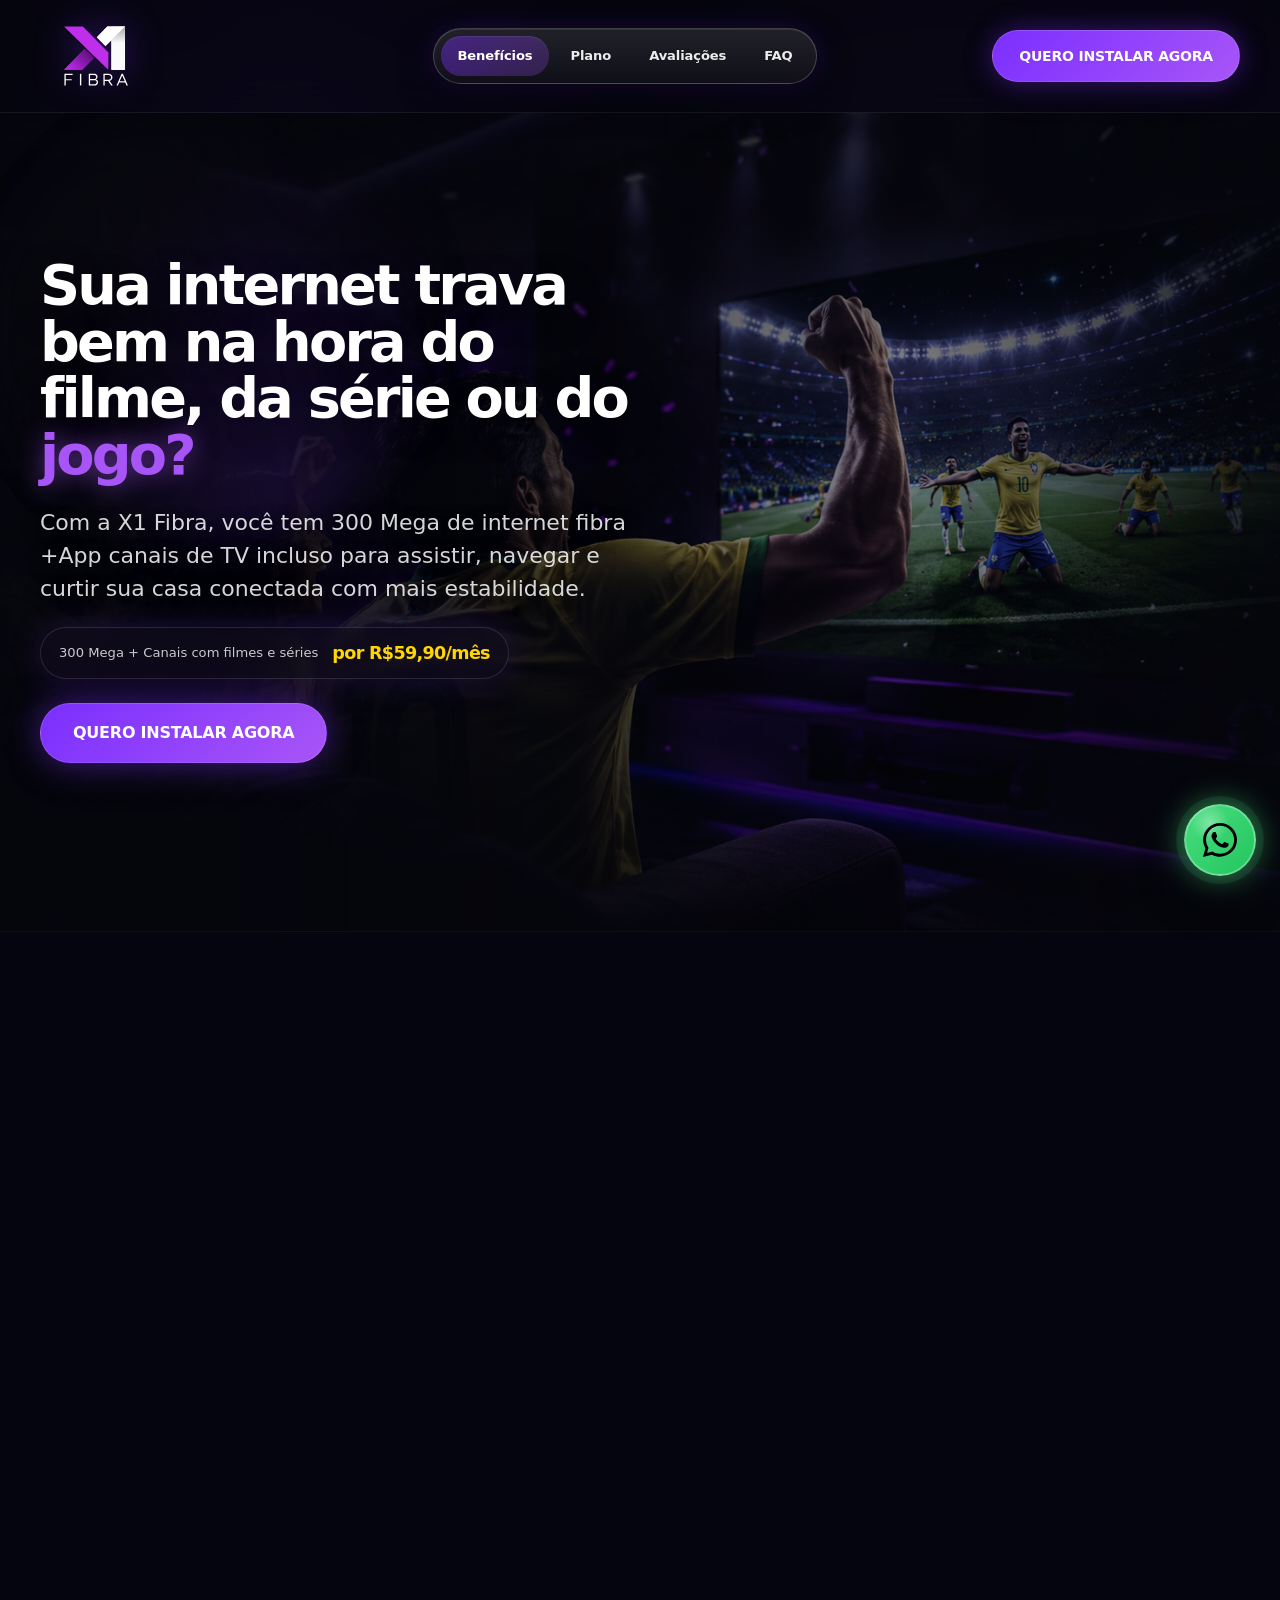
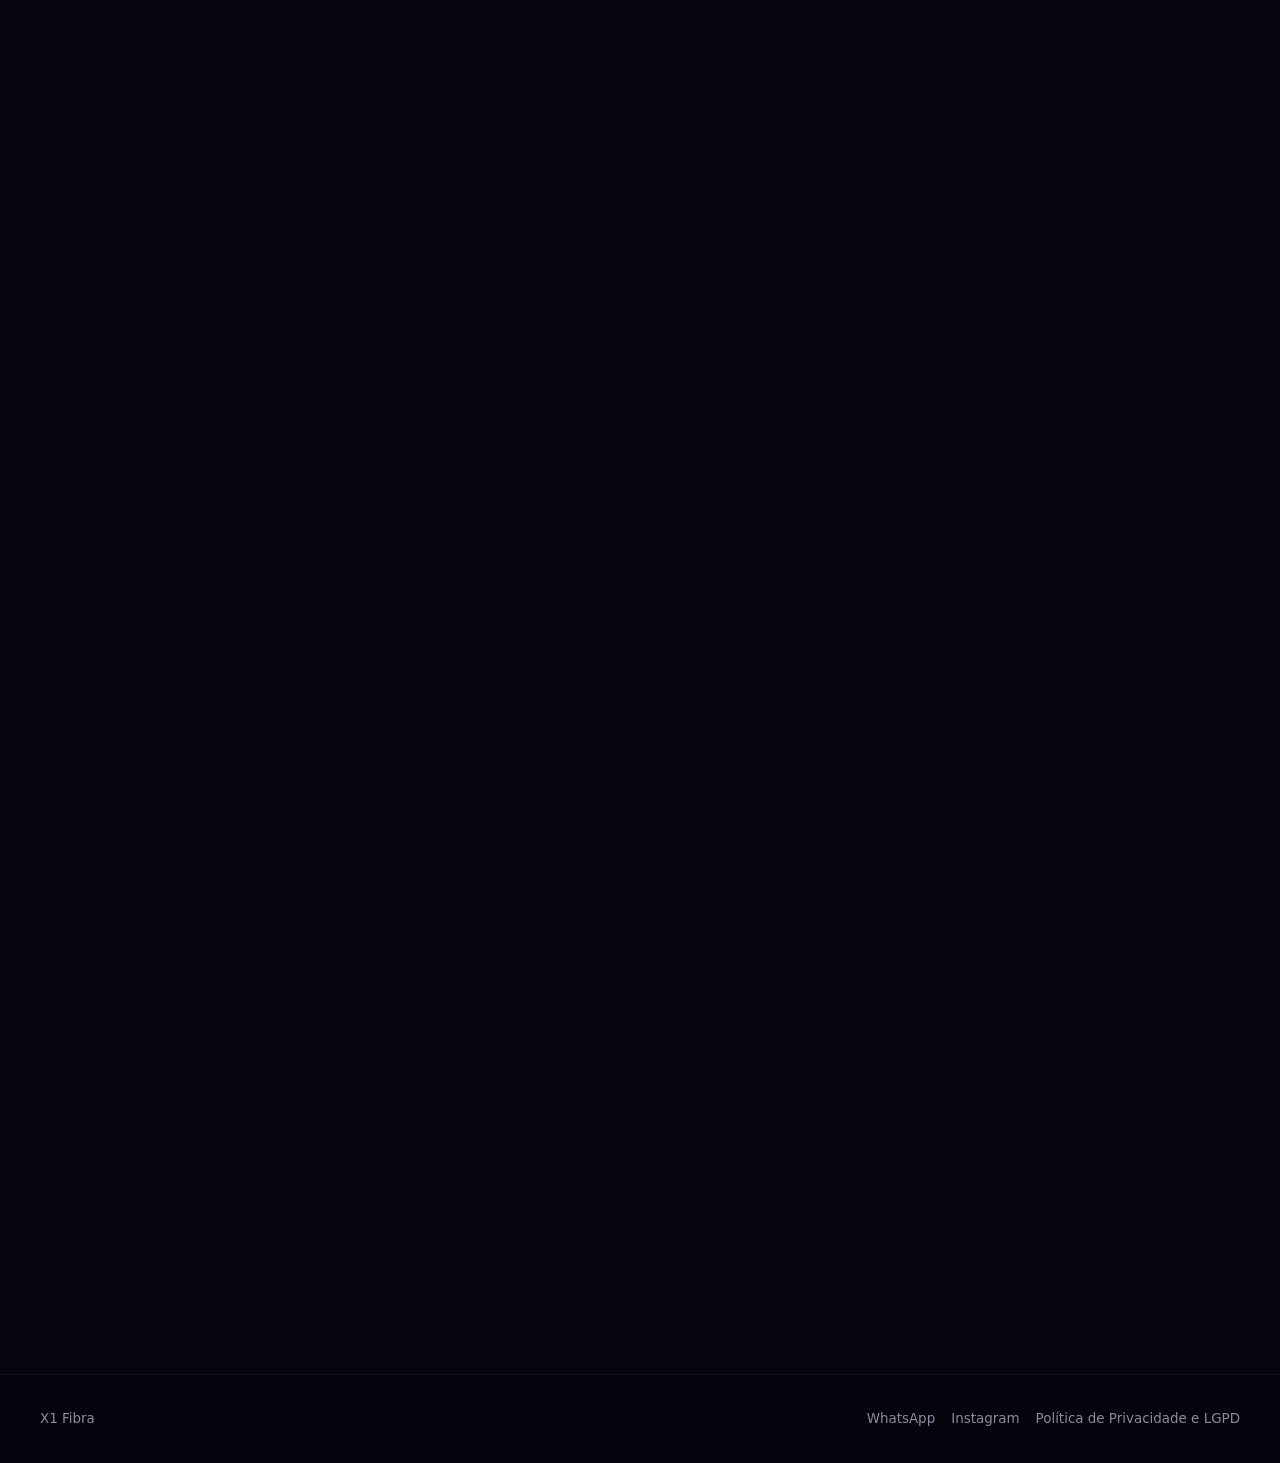
==== index.html @ dfc4fb61 "Commit 01" ====
<!DOCTYPE html>
<html lang="pt-BR">
<head>
  <!-- Pacote preparado para hospedagem: assets externos e caminhos relativos. -->
  <meta charset="UTF-8" />
  <meta name="viewport" content="width=device-width, initial-scale=1.0" />
  <title>X1 Fibra | 300 Mega + Watch incluso</title>
  <meta name="description" content="X1 Fibra: 300 Mega de internet fibra + App canais de TV incluso por R$59,90/mês." />

  <style>
    :root {
      --roxo-principal: #7B2FFF;
      --amarelo-preco: #FFD600;
      --preto-fundo: #0A0A12;
      --roxo-dark: #3D1A8C;
      --roxo-claro: #A855F7;
      --branco: #FFFFFF;
      --verde-desconto: #4ADE80;
      --cinza-info: #8B8B9E;

      --glass-bg: rgba(255, 255, 255, 0.055);
      --glass-bg-strong: rgba(255, 255, 255, 0.085);
      --glass-border: rgba(255, 255, 255, 0.12);
      --glass-highlight: rgba(255, 255, 255, 0.18);
      --container: 1200px;
      --radius-xl: 34px;
      --radius-lg: 24px;
      --radius-md: 18px;
      --shadow-soft: 0 30px 100px rgba(0, 0, 0, .48);
      --shadow-purple: 0 0 72px rgba(123, 47, 255, .34);
    }

    * {
      box-sizing: border-box;
      margin: 0;
      padding: 0;
    }

    html {
      scroll-behavior: smooth;
    }

    body {
      min-height: 100vh;
      color: var(--branco);
      background:
        radial-gradient(circle at 15% 0%, rgba(168, 85, 247, .28), transparent 23rem),
        radial-gradient(circle at 86% 0%, rgba(123, 47, 255, .32), transparent 24rem),
        radial-gradient(circle at 78% 50%, rgba(61, 26, 140, .28), transparent 24rem),
        linear-gradient(180deg, #07070d 0%, #0A0A12 44%, #050508 100%);
      font-family: Inter, ui-sans-serif, system-ui, -apple-system, BlinkMacSystemFont, "Segoe UI", Arial, sans-serif;
      line-height: 1.5;
      overflow-x: hidden;
    }

    body::before {
      content: "";
      position: fixed;
      inset: 0;
      z-index: -3;
      pointer-events: none;
      background-image:
        linear-gradient(rgba(255,255,255,.025) 1px, transparent 1px),
        linear-gradient(90deg, rgba(255,255,255,.025) 1px, transparent 1px);
      background-size: 64px 64px;
      mask-image: linear-gradient(to bottom, rgba(0,0,0,.7), rgba(0,0,0,.04));
    }

    body::after {
      content: "";
      position: fixed;
      inset: 0;
      z-index: -2;
      pointer-events: none;
      background:
        linear-gradient(115deg, transparent 0%, rgba(123, 47, 255, .08) 38%, transparent 68%),
        radial-gradient(circle at 50% 108%, rgba(123, 47, 255, .26), transparent 28rem);
    }

    a {
      color: inherit;
      text-decoration: none;
    }

    button,
    input {
      font: inherit;
    }

    img {
      max-width: 100%;
      display: block;
    }

    .container {
      width: min(var(--container), calc(100% - 40px));
      margin-inline: auto;
    }

    .glass {
      position: relative;
      background:
        linear-gradient(180deg, rgba(255,255,255,.09), rgba(255,255,255,.032));
      border: 1px solid var(--glass-border);
      border-radius: var(--radius-xl);
      box-shadow: var(--shadow-soft), var(--shadow-purple);
      backdrop-filter: blur(24px);
      -webkit-backdrop-filter: blur(24px);
      overflow: hidden;
    }

    .glass::before {
      content: "";
      position: absolute;
      inset: 0;
      background:
        linear-gradient(135deg, rgba(255,255,255,.16), transparent 32%, transparent 70%, rgba(168,85,247,.08)),
        radial-gradient(circle at 50% 100%, rgba(168,85,247,.2), transparent 18rem);
      pointer-events: none;
    }

    .glass > * {
      position: relative;
      z-index: 1;
    }

    .header {
      position: sticky;
      top: 0;
      z-index: 50;
      background: rgba(7, 7, 13, .62);
      border-bottom: 1px solid rgba(255,255,255,.07);
      backdrop-filter: blur(22px);
      -webkit-backdrop-filter: blur(22px);
    }

    .header-inner {
      min-height: 72px;
      display: grid;
      grid-template-columns: 140px 1fr 170px;
      align-items: center;
      gap: 16px;
    }

    .logo {
      width: 112px;
      filter: drop-shadow(0 0 18px rgba(123, 47, 255, .34));
    }

    .nav {
      justify-self: center;
      display: flex;
      align-items: center;
      gap: 6px;
      padding: 6px;
      border-radius: 999px;
      background: rgba(255,255,255,.045);
      border: 1px solid rgba(255,255,255,.09);
      backdrop-filter: blur(18px);
      -webkit-backdrop-filter: blur(18px);
    }

    .nav a {
      padding: 8px 12px;
      border-radius: 999px;
      color: rgba(255,255,255,.66);
      font-size: .72rem;
      font-weight: 700;
      letter-spacing: -.01em;
      transition: color .2s ease, background .2s ease;
    }

    .nav a:hover {
      color: var(--branco);
      background: rgba(123,47,255,.22);
    }

    .header-action {
      justify-self: end;
    }

    .btn {
      display: inline-flex;
      align-items: center;
      justify-content: center;
      min-height: 46px;
      padding: 0 20px;
      border-radius: 999px;
      border: 1px solid rgba(255,255,255,.13);
      color: var(--branco);
      background: linear-gradient(135deg, var(--roxo-principal), var(--roxo-claro));
      box-shadow: 0 0 26px rgba(123,47,255,.42);
      font-size: .8rem;
      font-weight: 850;
      letter-spacing: -.01em;
      cursor: pointer;
      transition: transform .22s ease, box-shadow .22s ease, border-color .22s ease;
      white-space: nowrap;
    }

    .btn:hover {
      transform: translateY(-2px);
      box-shadow: 0 0 42px rgba(123,47,255,.58);
      border-color: rgba(255,255,255,.22);
    }

    .btn-full {
      width: 100%;
    }

    .hero {
      position: relative;
      padding: 78px 0 84px;
      text-align: center;
      overflow: hidden;
    }

    .hero::before,
    .hero::after {
      content: "";
      position: absolute;
      top: -120px;
      width: 430px;
      height: 430px;
      border-radius: 50%;
      pointer-events: none;
      filter: blur(20px);
      opacity: .72;
    }

    .hero::before {
      left: -140px;
      background: radial-gradient(circle, rgba(168,85,247,.54), transparent 62%);
    }

    .hero::after {
      right: -140px;
      background: radial-gradient(circle, rgba(123,47,255,.56), transparent 62%);
    }

    .hero-content {
      position: relative;
      z-index: 2;
      max-width: 790px;
      margin: 0 auto;
    }

    .hero h1 {
      max-width: 760px;
      margin: 0 auto;
      font-size: clamp(2.15rem, 5.2vw, 4.15rem);
      line-height: 1.02;
      letter-spacing: -.062em;
      font-weight: 860;
    }

    .accent {
      color: var(--roxo-claro);
      text-shadow: 0 0 26px rgba(168,85,247,.62);
    }

    .hero-text {
      max-width: 690px;
      margin: 18px auto 0;
      color: rgba(255,255,255,.66);
      font-size: clamp(.92rem, 1.5vw, 1.02rem);
      line-height: 1.7;
    }

    .hero-offer {
      width: fit-content;
      max-width: 100%;
      display: flex;
      align-items: center;
      gap: 14px;
      margin: 26px auto 0;
      padding: 10px 12px 10px 18px;
      border-radius: 999px;
      background: rgba(255,255,255,.06);
      border: 1px solid rgba(255,255,255,.11);
      backdrop-filter: blur(20px);
      -webkit-backdrop-filter: blur(20px);
      box-shadow: 0 0 34px rgba(123,47,255,.22);
    }

    .hero-offer span {
      color: rgba(255,255,255,.78);
      font-size: .82rem;
      font-weight: 750;
    }

    .hero-offer strong {
      color: var(--amarelo-preco);
      font-size: 1.1rem;
      font-weight: 900;
      letter-spacing: -.04em;
    }

    .hero-actions {
      display: flex;
      justify-content: center;
      gap: 12px;
      margin-top: 22px;
      flex-wrap: wrap;
    }

    .hero-showcase {
      width: min(920px, 100%);
      margin: 54px auto 0;
      padding: 14px;
      border-radius: 32px;
      background:
        linear-gradient(180deg, rgba(255,255,255,.09), rgba(255,255,255,.028));
      border: 1px solid rgba(255,255,255,.12);
      box-shadow:
        0 42px 120px rgba(0,0,0,.58),
        0 0 62px rgba(123,47,255,.26);
      backdrop-filter: blur(22px);
      -webkit-backdrop-filter: blur(22px);
    }

    .showcase-inner {
      min-height: 350px;
      border-radius: 24px;
      background:
        linear-gradient(180deg, rgba(5,5,12,.36), rgba(5,5,12,.92)),
        radial-gradient(circle at 50% 32%, rgba(168,85,247,.48), transparent 10rem),
        radial-gradient(circle at 50% 40%, rgba(123,47,255,.24), transparent 20rem),
        #070711;
      border: 1px solid rgba(255,255,255,.09);
      position: relative;
      overflow: hidden;
    }

    .showcase-inner::before {
      content: "";
      position: absolute;
      left: 50%;
      top: 48%;
      width: 570px;
      height: 570px;
      transform: translate(-50%, -50%);
      border-radius: 50%;
      border: 1px solid rgba(255,255,255,.1);
      box-shadow:
        0 0 0 56px rgba(255,255,255,.021),
        0 0 0 118px rgba(255,255,255,.012),
        0 0 94px rgba(168,85,247,.5);
    }

    .showcase-content {
      position: absolute;
      inset: 0;
      display: grid;
      grid-template-columns: .9fr 1.1fr;
      align-items: center;
      gap: 24px;
      padding: 32px;
    }

    .showcase-speed {
      text-align: left;
    }

    .showcase-speed .num {
      display: block;
      font-size: clamp(5rem, 12vw, 9.2rem);
      line-height: .78;
      letter-spacing: -.11em;
      font-weight: 930;
    }

    .showcase-speed .unit {
      display: inline-flex;
      margin-top: 12px;
      padding: 8px 13px;
      border-radius: 999px;
      background: rgba(123,47,255,.45);
      border: 1px solid rgba(255,255,255,.16);
      font-size: .86rem;
      font-weight: 880;
    }

    .showcase-lines {
      display: grid;
      gap: 14px;
    }

    .line-card {
      min-height: 64px;
      display: flex;
      align-items: center;
      justify-content: space-between;
      gap: 14px;
      padding: 16px;
      border-radius: 18px;
      background: rgba(255,255,255,.075);
      border: 1px solid rgba(255,255,255,.1);
      backdrop-filter: blur(16px);
    }

    .line-card strong {
      font-size: .9rem;
      font-weight: 820;
    }

    .line-card span {
      color: rgba(255,255,255,.54);
      font-size: .78rem;
    }

    .section {
      padding: 86px 0;
      position: relative;
    }

    .section-head {
      max-width: 720px;
      margin: 0 auto 38px;
      text-align: center;
    }

    .section-title {
      font-size: clamp(1.85rem, 3.9vw, 3.05rem);
      line-height: 1.08;
      letter-spacing: -.052em;
      font-weight: 820;
    }

    .section-lead {
      margin-top: 16px;
      color: rgba(255,255,255,.66);
      font-size: clamp(.92rem, 1.5vw, 1.02rem);
      line-height: 1.7;
    }

    .feature-grid {
      display: grid;
      grid-template-columns: .9fr 1.1fr;
      gap: 18px;
      align-items: stretch;
    }

    .feature-stack {
      display: grid;
      gap: 18px;
    }

    .feature-card {
      min-height: 230px;
      padding: 24px;
      border-radius: 24px;
      background:
        linear-gradient(180deg, rgba(255,255,255,.085), rgba(255,255,255,.028));
      border: 1px solid var(--glass-border);
      box-shadow: 0 22px 80px rgba(0,0,0,.34);
      backdrop-filter: blur(24px);
      -webkit-backdrop-filter: blur(24px);
      position: relative;
      overflow: hidden;
    }

    .feature-card.large {
      min-height: 478px;
    }

    .feature-card::before {
      content: "";
      position: absolute;
      inset: 0;
      background:
        radial-gradient(circle at 50% 8%, rgba(168,85,247,.22), transparent 11rem),
        linear-gradient(135deg, rgba(255,255,255,.13), transparent 38%);
      pointer-events: none;
    }

    .feature-visual {
      width: 100%;
      height: 130px;
      margin-bottom: 26px;
      border-radius: 20px;
      background:
        radial-gradient(circle at 50% 50%, rgba(255,255,255,.18), transparent 2.2rem),
        radial-gradient(circle at 50% 50%, rgba(168,85,247,.58), transparent 7rem),
        rgba(5,5,12,.52);
      border: 1px solid rgba(255,255,255,.08);
      position: relative;
      overflow: hidden;
    }

    .feature-card.large .feature-visual {
      height: 260px;
    }

    .feature-visual::before {
      content: "";
      position: absolute;
      left: 50%;
      top: 50%;
      width: 118px;
      height: 118px;
      transform: translate(-50%, -50%);
      border-radius: 50%;
      border: 1px solid rgba(255,255,255,.14);
      box-shadow:
        0 0 0 28px rgba(168,85,247,.07),
        0 0 46px rgba(168,85,247,.58);
    }

    .feature-visual::after {
      position: absolute;
      inset: 0;
      display: grid;
      place-items: center;
      color: var(--branco);
      font-size: 2.8rem;
      font-weight: 900;
      text-shadow: 0 0 30px rgba(168,85,247,.9);
    }

    .visual-play::after { content: "▶"; }
    .visual-wifi::after { content: "⌁"; font-size: 3.25rem; }
    .visual-tv::after { content: "▣"; }
    .visual-support::after { content: "☎"; }

    .feature-card h3,
    .glass-card h3 {
      font-size: 1rem;
      line-height: 1.22;
      letter-spacing: -.03em;
      font-weight: 830;
      margin-bottom: 10px;
      position: relative;
    }

    .feature-card p,
    .glass-card p {
      color: rgba(255,255,255,.63);
      font-size: .88rem;
      line-height: 1.55;
      position: relative;
    }

    .plan-layout {
      display: grid;
      grid-template-columns: 1.05fr .95fr;
      gap: 18px;
      align-items: stretch;
    }

    .plan-copy {
      padding: 30px;
    }

    .plan-copy h2 {
      font-size: clamp(1.65rem, 3.4vw, 2.75rem);
      line-height: 1.08;
      letter-spacing: -.052em;
      font-weight: 830;
      margin-bottom: 24px;
    }

    .plan-list {
      list-style: none;
      display: grid;
      gap: 12px;
      margin-bottom: 24px;
    }

    .plan-list li {
      display: flex;
      gap: 10px;
      align-items: flex-start;
      color: rgba(255,255,255,.7);
      font-size: .92rem;
    }

    .plan-list li::before {
      content: "✓";
      flex: 0 0 22px;
      width: 22px;
      height: 22px;
      display: grid;
      place-items: center;
      border-radius: 999px;
      background: rgba(74,222,128,.18);
      border: 1px solid rgba(74,222,128,.28);
      color: var(--verde-desconto);
      font-size: .74rem;
      font-weight: 900;
      margin-top: 1px;
    }

    .price-panel {
      padding: 24px;
    }

    .price-inner {
      min-height: 100%;
      display: grid;
      gap: 14px;
    }

    .speed-panel,
    .value-panel,
    .mini-panel {
      border-radius: 22px;
      background: rgba(5,5,12,.58);
      border: 1px solid rgba(255,255,255,.09);
      box-shadow: inset 0 1px 0 rgba(255,255,255,.06);
    }

    .speed-panel {
      min-height: 180px;
      padding: 24px;
      background:
        radial-gradient(circle at 50% 55%, rgba(168,85,247,.25), transparent 10rem),
        rgba(5,5,12,.58);
    }

    .speed-row {
      display: flex;
      align-items: flex-end;
      gap: 12px;
    }

    .speed-number {
      font-size: clamp(4.5rem, 8vw, 6.8rem);
      line-height: .78;
      letter-spacing: -.11em;
      font-weight: 930;
    }

    .speed-unit {
      margin-bottom: 7px;
      display: inline-flex;
      padding: 8px 13px;
      border-radius: 999px;
      background: rgba(123,47,255,.55);
      border: 1px solid rgba(255,255,255,.15);
      font-size: .85rem;
      font-weight: 880;
    }

    .watch-pill {
      width: fit-content;
      display: inline-flex;
      margin-top: 16px;
      padding: 7px 12px;
      border-radius: 999px;
      color: var(--verde-desconto);
      background: rgba(74,222,128,.1);
      border: 1px solid rgba(74,222,128,.24);
      font-size: .8rem;
      font-weight: 800;
    }

    .value-panel {
      padding: 22px;
      background:
        radial-gradient(circle at 58% 44%, rgba(255,214,0,.11), transparent 11rem),
        rgba(5,5,12,.58);
    }

    .price-label {
      color: rgba(255,255,255,.68);
      font-size: .82rem;
      font-weight: 750;
    }

    .price-row {
      display: flex;
      align-items: baseline;
      gap: 6px;
      margin-top: 6px;
    }

    .price-row .currency {
      font-weight: 900;
      font-size: 1rem;
    }

    .price-row .number {
      color: var(--amarelo-preco);
      font-size: clamp(3.2rem, 6vw, 4.85rem);
      line-height: .9;
      letter-spacing: -.08em;
      font-weight: 930;
    }

    .price-row .cents {
      color: var(--amarelo-preco);
      font-size: 2rem;
      font-weight: 900;
    }

    .price-row .month {
      color: rgba(255,255,255,.68);
      font-size: .9rem;
      font-weight: 700;
    }

    .mini-grid {
      display: grid;
      grid-template-columns: repeat(3, 1fr);
      gap: 12px;
    }

    .mini-panel {
      min-height: 86px;
      padding: 14px;
    }

    .mini-panel strong {
      display: block;
      font-size: .95rem;
      letter-spacing: -.03em;
      margin-bottom: 8px;
    }

    .mini-panel span {
      color: rgba(255,255,255,.58);
      font-size: .74rem;
    }

    .trust-grid {
      display: grid;
      grid-template-columns: repeat(4, 1fr);
      gap: 18px;
    }

    .glass-card {
      min-height: 220px;
      padding: 24px;
      border-radius: 24px;
      background:
        linear-gradient(180deg, rgba(255,255,255,.075), rgba(255,255,255,.026));
      border: 1px solid var(--glass-border);
      box-shadow: 0 22px 80px rgba(0,0,0,.32);
      backdrop-filter: blur(24px);
      -webkit-backdrop-filter: blur(24px);
      position: relative;
      overflow: hidden;
    }

    .glass-card::before {
      content: "";
      position: absolute;
      inset: 0;
      background:
        radial-gradient(circle at 50% 0%, rgba(168,85,247,.22), transparent 12rem),
        linear-gradient(135deg, rgba(255,255,255,.11), transparent 40%);
      pointer-events: none;
    }

    .chip {
      width: fit-content;
      margin-bottom: 22px;
      padding: 7px 10px;
      border-radius: 999px;
      background: rgba(123,47,255,.2);
      border: 1px solid rgba(168,85,247,.22);
      color: rgba(255,255,255,.76);
      font-size: .74rem;
      font-weight: 800;
      position: relative;
    }

    .reviews-layout {
      display: grid;
      grid-template-columns: .8fr 1.2fr;
      gap: 22px;
      align-items: center;
    }

    .reviews-copy h2 {
      font-size: clamp(1.85rem, 3.8vw, 3.1rem);
      line-height: 1.08;
      letter-spacing: -.052em;
      font-weight: 830;
    }

    .reviews-copy p {
      margin-top: 16px;
      color: rgba(255,255,255,.64);
      font-size: .95rem;
    }

    .reviews-grid {
      display: grid;
      grid-template-columns: repeat(2, 1fr);
      gap: 14px;
    }

    .review {
      padding: 18px;
      border-radius: 20px;
      background:
        linear-gradient(180deg, rgba(255,255,255,.08), rgba(255,255,255,.028));
      border: 1px solid rgba(255,255,255,.11);
      box-shadow: 0 18px 64px rgba(0,0,0,.28);
      backdrop-filter: blur(22px);
      -webkit-backdrop-filter: blur(22px);
    }

    .review-head {
      display: flex;
      align-items: center;
      gap: 10px;
      margin-bottom: 8px;
    }

    .avatar {
      width: 38px;
      height: 38px;
      flex: 0 0 38px;
      display: grid;
      place-items: center;
      border-radius: 13px;
      background: linear-gradient(135deg, rgba(123,47,255,.95), rgba(168,85,247,.45));
      box-shadow: 0 0 24px rgba(123,47,255,.3);
      font-size: .86rem;
      font-weight: 900;
    }

    .review-name {
      color: var(--branco);
      font-size: .9rem;
      font-weight: 830;
      line-height: 1.1;
    }

    .meta {
      color: var(--cinza-info);
      font-size: .73rem;
    }

    .stars {
      color: var(--amarelo-preco);
      font-size: .8rem;
      margin: 5px 0;
      letter-spacing: .04em;
    }

    .review p {
      color: rgba(255,255,255,.63);
      font-size: .83rem;
      line-height: 1.5;
    }

    .about-layout {
      display: grid;
      grid-template-columns: 1.08fr .92fr;
      gap: 18px;
      align-items: stretch;
    }

    .about-text {
      padding: 30px;
    }

    .about-text h2 {
      font-size: clamp(1.75rem, 3.5vw, 2.9rem);
      line-height: 1.08;
      letter-spacing: -.052em;
      font-weight: 830;
      margin-bottom: 20px;
    }

    .about-text p {
      color: rgba(255,255,255,.66);
      font-size: .92rem;
      line-height: 1.72;
      margin-top: 16px;
    }

    .about-visual {
      min-height: 430px;
      border-radius: var(--radius-xl);
      background:
        linear-gradient(180deg, rgba(5,5,12,.18), rgba(5,5,12,.86)),
        radial-gradient(circle at 50% 42%, rgba(168,85,247,.46), transparent 9rem),
        radial-gradient(circle at 50% 46%, rgba(123,47,255,.24), transparent 19rem),
        #070711;
      border: 1px solid rgba(255,255,255,.1);
      box-shadow: var(--shadow-soft);
      position: relative;
      overflow: hidden;
    }

    .about-visual::before {
      content: "";
      position: absolute;
      left: 50%;
      top: 50%;
      width: 440px;
      height: 440px;
      transform: translate(-50%, -50%);
      border-radius: 999px;
      border: 1px solid rgba(255,255,255,.1);
      box-shadow:
        0 0 0 42px rgba(255,255,255,.022),
        0 0 0 88px rgba(255,255,255,.014),
        0 0 88px rgba(168,85,247,.52);
    }

    .about-visual::after {
      content: "X1";
      position: absolute;
      inset: 0;
      display: grid;
      place-items: center;
      color: rgba(255,255,255,.92);
      font-size: clamp(4.8rem, 10vw, 8.2rem);
      font-weight: 930;
      letter-spacing: -.13em;
      text-shadow: 0 0 42px rgba(168,85,247,.55);
    }

    .faq {
      max-width: 880px;
      margin: 0 auto;
    }

    .faq-item {
      margin-top: 12px;
      padding: 20px 22px;
      border-radius: 20px;
      background:
        linear-gradient(180deg, rgba(255,255,255,.07), rgba(255,255,255,.025));
      border: 1px solid rgba(255,255,255,.1);
      backdrop-filter: blur(20px);
      -webkit-backdrop-filter: blur(20px);
    }

    .faq-q {
      color: var(--branco);
      font-size: .94rem;
      font-weight: 830;
      letter-spacing: -.02em;
      margin-bottom: 6px;
    }

    .faq-a {
      color: rgba(255,255,255,.64);
      font-size: .9rem;
      line-height: 1.62;
    }

    .final-panel {
      display: grid;
      grid-template-columns: 1fr .86fr;
      gap: 18px;
      align-items: center;
      padding: 18px;
    }

    .final-copy {
      min-height: 310px;
      display: flex;
      align-items: center;
      padding: 30px;
      border-radius: 26px;
      background:
        radial-gradient(circle at 14% 12%, rgba(123,47,255,.22), transparent 18rem),
        rgba(5,5,12,.48);
      border: 1px solid rgba(255,255,255,.08);
    }

    .final-copy h2 {
      font-size: clamp(1.75rem, 3.7vw, 3.05rem);
      line-height: 1.08;
      letter-spacing: -.052em;
      font-weight: 830;
    }

    .form-card {
      padding: 24px;
      border-radius: 26px;
      background: rgba(5,5,12,.56);
      border: 1px solid rgba(255,255,255,.09);
      backdrop-filter: blur(20px);
      -webkit-backdrop-filter: blur(20px);
    }

    .field {
      width: 100%;
      min-height: 52px;
      margin-bottom: 12px;
      padding: 0 15px;
      color: var(--branco);
      background: rgba(255,255,255,.07);
      border: 1px solid rgba(255,255,255,.1);
      border-radius: 15px;
      outline: 0;
      font-size: .9rem;
    }

    .field::placeholder {
      color: rgba(255,255,255,.52);
    }

    .field:focus {
      border-color: rgba(168,85,247,.6);
      box-shadow: 0 0 0 4px rgba(123,47,255,.14);
    }

    .form-note {
      color: var(--cinza-info);
      font-size: .76rem;
      line-height: 1.45;
      margin-top: 10px;
    }

    .footer {
      padding: 34px 0;
      border-top: 1px solid rgba(255,255,255,.07);
      color: var(--cinza-info);
      background: rgba(0,0,0,.18);
    }

    .footer-inner {
      display: flex;
      align-items: center;
      justify-content: space-between;
      gap: 18px;
      flex-wrap: wrap;
      font-size: .84rem;
    }

    .footer-links {
      display: flex;
      gap: 16px;
      flex-wrap: wrap;
    }

    .footer-links a:hover {
      color: var(--branco);
    }


    .no-break {
      white-space: nowrap;
    }

    .floating-whatsapp {
      position: fixed;
      right: 18px;
      bottom: 18px;
      z-index: 60;
      width: 56px;
      height: 56px;
      display: grid;
      place-items: center;
      border-radius: 999px;
      color: #06140a;
      background: linear-gradient(135deg, var(--verde-desconto), #22c55e);
      border: 1px solid rgba(255,255,255,.22);
      box-shadow: 0 0 34px rgba(74,222,128,.42);
      font-size: 1.35rem;
      font-weight: 900;
      transition: transform .2s ease, box-shadow .2s ease;
    }

    .floating-whatsapp:hover {
      transform: translateY(-2px) scale(1.03);
      box-shadow: 0 0 46px rgba(74,222,128,.58);
    }

    @media (max-width: 1024px) {
      .header-inner {
        grid-template-columns: 130px 1fr;
      }

      .nav {
        display: none;
      }

      .header-action {
        justify-self: end;
      }

      .feature-grid,
      .plan-layout,
      .reviews-layout,
      .about-layout,
      .final-panel {
        grid-template-columns: 1fr;
      }

      .trust-grid {
        grid-template-columns: repeat(2, 1fr);
      }

      .feature-card.large {
        min-height: 360px;
      }

      .feature-card.large .feature-visual {
        height: 170px;
      }

      .showcase-content {
        grid-template-columns: 1fr;
        align-items: end;
      }

      .showcase-lines {
        grid-template-columns: repeat(3, 1fr);
      }
    }

    @media (max-width: 720px) {
      .container {
        width: min(100% - 28px, var(--container));
      }

      .header-inner {
        min-height: 66px;
        grid-template-columns: 104px 1fr;
      }

      .logo {
        width: 96px;
      }

      .header .btn {
        min-height: 40px;
        padding: 0 12px;
        font-size: .68rem;
      }

      .hero {
        padding: 60px 0 66px;
      }

      .hero h1 {
        font-size: 2.18rem;
        letter-spacing: -.055em;
      }

      .hero-text br,
      .section-lead br,
      .about-text p br,
      .faq-a br,
      .final-copy h2 br {
        display: none;
      }

      .hero-offer {
        align-items: flex-start;
        flex-direction: column;
        width: 100%;
        border-radius: 22px;
        padding: 16px;
      }

      .hero-offer .btn {
        width: 100%;
      }

      .hero-showcase {
        margin-top: 42px;
        border-radius: 26px;
        padding: 10px;
      }

      .showcase-inner {
        min-height: 460px;
      }

      .showcase-content {
        padding: 20px;
      }

      .showcase-lines {
        grid-template-columns: 1fr;
      }

      .section {
        padding: 66px 0;
      }

      .section-head {
        margin-bottom: 30px;
      }

      .feature-card,
      .feature-card.large {
        min-height: auto;
        padding: 20px;
      }

      .feature-visual,
      .feature-card.large .feature-visual {
        height: 142px;
        margin-bottom: 22px;
      }

      .mini-grid,
      .trust-grid,
      .reviews-grid {
        grid-template-columns: 1fr;
      }

      .plan-copy,
      .price-panel,
      .about-text,
      .final-copy,
      .form-card {
        padding: 22px;
        border-radius: 24px;
      }

      .about-visual {
        min-height: 310px;
        border-radius: 24px;
      }

      .final-copy {
        min-height: auto;
      }

      .btn {
        width: 100%;
      }

      .footer-inner {
        align-items: flex-start;
        flex-direction: column;
      }

      .floating-whatsapp {
        width: 54px;
        height: 54px;
        right: 14px;
        bottom: 14px;
      }
    }
  </style>

  <style>
    /* AJUSTE V5 — Sessão 01 em grid 4 colunas uniforme */
    #beneficios .feature-grid {
      display: grid;
      grid-template-columns: repeat(4, minmax(0, 1fr));
      gap: 18px;
      align-items: stretch;
    }

    #beneficios .feature-stack {
      display: contents;
    }

    #beneficios .feature-card,
    #beneficios .feature-card.large {
      min-height: 330px;
      height: 100%;
      padding: 22px;
      border-radius: 24px;
      display: flex;
      flex-direction: column;
      justify-content: flex-start;
    }

    #beneficios .feature-card.large .feature-visual,
    #beneficios .feature-visual {
      width: 100%;
      height: 145px;
      margin-bottom: 22px;
      border-radius: 20px;
      flex: 0 0 auto;
    }

    #beneficios .feature-card h3,
    #beneficios .glass-card h3 {
      font-size: 0.98rem;
      line-height: 1.18;
      margin-bottom: 10px;
    }

    #beneficios .feature-card p,
    #beneficios .glass-card p {
      font-size: 0.86rem;
      line-height: 1.5;
    }

    #beneficios .feature-visual::before {
      width: 104px;
      height: 104px;
      box-shadow:
        0 0 0 24px rgba(168,85,247,.07),
        0 0 44px rgba(168,85,247,.62);
    }

    #beneficios .feature-visual::after {
      font-size: 2.65rem;
    }

    #beneficios .visual-wifi::after {
      font-size: 3rem;
    }

    @media (max-width: 1024px) {
      #beneficios .feature-grid {
        grid-template-columns: repeat(2, minmax(0, 1fr));
      }

      #beneficios .feature-card,
      #beneficios .feature-card.large {
        min-height: 300px;
      }
    }

    @media (max-width: 720px) {
      #beneficios .feature-grid {
        grid-template-columns: 1fr;
      }

      #beneficios .feature-card,
      #beneficios .feature-card.large {
        min-height: auto;
      }

      #beneficios .feature-card.large .feature-visual,
      #beneficios .feature-visual {
        height: 140px;
      }
    }
  </style>


  <style>
    /* AJUSTE V6 — peso tipográfico mais leve e destaques controlados */
    body {
      font-weight: 400;
    }

    .hero h1,
    .section-title,
    .plan-copy h2,
    .reviews-copy h2,
    .about-text h2,
    .final-copy h2 {
      font-weight: 650 !important;
    }

    .hero h1 {
      letter-spacing: -0.045em !important;
    }

    .section-title,
    .plan-copy h2,
    .reviews-copy h2,
    .about-text h2,
    .final-copy h2 {
      letter-spacing: -0.038em !important;
    }

    .accent {
      color: var(--roxo-claro) !important;
      font-weight: 800 !important;
      text-shadow: 0 0 24px rgba(168,85,247,.58);
    }

    .hero-offer span,
    .price-label,
    .meta,
    .form-note,
    .section-lead,
    .hero-text,
    .feature-card p,
    .glass-card p,
    .review p,
    .about-text p,
    .faq-a,
    .plan-list li {
      font-weight: 400 !important;
    }

    .feature-card h3,
    .glass-card h3,
    .faq-q,
    .review-name,
    .mini-panel strong,
    .line-card strong {
      font-weight: 600 !important;
    }

    .chip,
    .watch-pill,
    .speed-unit,
    .line-card span,
    .mini-panel span {
      font-weight: 500 !important;
    }

    .btn,
    .header .btn,
    .nav a {
      font-weight: 650 !important;
    }

    .showcase-speed .num,
    .speed-number,
    .price-row .number {
      font-weight: 760 !important;
    }

    .price-row .currency,
    .price-row .cents,
    .hero-offer strong {
      font-weight: 760 !important;
    }

    .feature-card {
      color: rgba(255,255,255,.92);
    }

    #beneficios .feature-card h3 {
      color: rgba(255,255,255,.92);
    }

    #beneficios .feature-card p {
      color: rgba(255,255,255,.62);
    }
  </style>


<style>
  /* AJUSTE V7 — substituir ícones por imagens na seção 01 */
  #beneficios .feature-image {
    width: 100%;
    height: 145px;
    object-fit: cover;
    object-position: center;
    display: block;
    margin-bottom: 22px;
    border-radius: 20px;
    border: 1px solid rgba(255,255,255,.10);
    box-shadow:
      inset 0 1px 0 rgba(255,255,255,.05),
      0 18px 48px rgba(0,0,0,.26);
    background: rgba(5,5,12,.42);
  }

  #beneficios .feature-card.large .feature-image {
    height: 145px;
  }

  #beneficios .feature-visual {
    display: none !important;
  }

  @media (max-width: 720px) {
    #beneficios .feature-image,
    #beneficios .feature-card.large .feature-image {
      height: 140px;
    }
  }
</style>


<style>
  /* AJUSTE V8 — background aplicado na hero */
  .hero {
    position: relative;
    padding: 78px 0 84px;
    text-align: center;
    overflow: hidden;
    background:
      linear-gradient(180deg, rgba(7,7,13,.78) 0%, rgba(7,7,13,.58) 24%, rgba(7,7,13,.48) 60%, rgba(7,7,13,.78) 100%),
      linear-gradient(90deg, rgba(6,6,12,.78) 0%, rgba(6,6,12,.20) 20%, rgba(6,6,12,.12) 50%, rgba(6,6,12,.20) 80%, rgba(6,6,12,.78) 100%),
      url("assets/images/hero-background-legado.png") center center / cover no-repeat;
    border-bottom: 1px solid rgba(255,255,255,.04);
  }

  .hero::before {
    content: "";
    position: absolute;
    inset: 0;
    pointer-events: none;
    background:
      radial-gradient(circle at 50% 52%, rgba(123,47,255,.20), transparent 28rem),
      linear-gradient(180deg, rgba(8,8,14,.12), transparent 20%, transparent 76%, rgba(8,8,14,.22));
    z-index: 0;
  }

  .hero::after {
    content: "";
    position: absolute;
    inset: 0;
    pointer-events: none;
    background:
      linear-gradient(180deg, rgba(10,10,18,.10) 0%, transparent 16%, transparent 84%, rgba(10,10,18,.36) 100%);
    z-index: 0;
  }

  .hero-content,
  .hero-showcase {
    position: relative;
    z-index: 2;
  }

  .hero-content {
    max-width: 860px;
  }

  .hero h1 {
    text-shadow: 0 10px 36px rgba(0,0,0,.42);
  }

  .hero-text {
    color: rgba(255,255,255,.80);
    text-shadow: 0 6px 22px rgba(0,0,0,.45);
  }

  .hero-offer {
    background: rgba(18,12,36,.54);
    border: 1px solid rgba(255,255,255,.12);
    box-shadow: 0 0 34px rgba(123,47,255,.18);
  }

  .hero-showcase {
    background: linear-gradient(180deg, rgba(255,255,255,.06), rgba(255,255,255,.02));
    box-shadow:
      0 36px 110px rgba(0,0,0,.50),
      0 0 54px rgba(123,47,255,.16);
  }

  .showcase-inner {
    background:
      linear-gradient(180deg, rgba(5,5,12,.52), rgba(5,5,12,.80)),
      radial-gradient(circle at 50% 32%, rgba(168,85,247,.22), transparent 12rem),
      rgba(7,7,17,.82);
  }

  @media (max-width: 720px) {
    .hero {
      padding: 60px 0 66px;
      background-position: center top;
    }
  }
</style>


<style>
  /* AJUSTE V9 — hero com texto à esquerda e imagem à direita */
  .hero {
    position: relative;
    padding: 88px 0 84px;
    text-align: left;
    overflow: hidden;
    background:
      radial-gradient(circle at 12% 10%, rgba(123,47,255,.20), transparent 22rem),
      radial-gradient(circle at 86% 12%, rgba(168,85,247,.18), transparent 20rem),
      linear-gradient(180deg, rgba(7,7,13,.96) 0%, rgba(7,7,13,.92) 100%);
    border-bottom: 1px solid rgba(255,255,255,.04);
  }

  .hero::before {
    content: "";
    position: absolute;
    inset: 0;
    pointer-events: none;
    z-index: 0;
    background:
      linear-gradient(90deg, rgba(7,7,13,.92) 0%, rgba(7,7,13,.78) 32%, rgba(7,7,13,.34) 58%, rgba(7,7,13,.10) 72%, rgba(7,7,13,.34) 86%, rgba(7,7,13,.82) 100%);
  }

  .hero::after {
    content: "";
    position: absolute;
    inset: 0;
    pointer-events: none;
    z-index: 0;
    background:
      radial-gradient(circle at 64% 52%, rgba(123,47,255,.18), transparent 22rem),
      linear-gradient(180deg, rgba(0,0,0,.10) 0%, transparent 18%, transparent 82%, rgba(0,0,0,.22) 100%);
  }

  .hero-grid {
    position: relative;
    z-index: 2;
    display: grid;
    grid-template-columns: minmax(0, .88fr) minmax(420px, 1.12fr);
    align-items: center;
    gap: 26px;
  }

  .hero-content {
    max-width: 620px;
    margin: 0;
    text-align: left;
  }

  .hero h1 {
    max-width: 620px;
    margin: 0;
    font-size: clamp(2.4rem, 5.2vw, 4.9rem);
    line-height: .98;
    letter-spacing: -0.05em;
    font-weight: 650 !important;
    text-shadow: 0 12px 34px rgba(0,0,0,.32);
  }

  .hero-text {
    max-width: 590px;
    margin: 20px 0 0;
    color: rgba(255,255,255,.82);
    font-size: clamp(.95rem, 1.45vw, 1.08rem);
    line-height: 1.72;
    text-shadow: 0 6px 22px rgba(0,0,0,.38);
  }

  .hero-offer {
    margin: 26px 0 0;
    width: fit-content;
    max-width: 100%;
    justify-content: flex-start;
    background: rgba(18,12,36,.56);
    border: 1px solid rgba(255,255,255,.12);
    box-shadow: 0 0 34px rgba(123,47,255,.16);
  }

  .hero-actions {
    justify-content: flex-start;
    margin-top: 24px;
  }

  .hero-visual-wrap {
    position: relative;
    min-height: 520px;
    display: flex;
    align-items: center;
    justify-content: flex-end;
  }

  .hero-visual-wrap::before {
    content: "";
    position: absolute;
    right: 2%;
    top: 50%;
    width: 88%;
    height: 88%;
    transform: translateY(-50%);
    border-radius: 42px;
    background:
      radial-gradient(circle at 50% 50%, rgba(168,85,247,.26), transparent 38%),
      radial-gradient(circle at 50% 50%, rgba(123,47,255,.18), transparent 58%);
    filter: blur(22px);
    pointer-events: none;
  }

  .hero-visual {
    position: relative;
    width: min(900px, 100%);
    aspect-ratio: 16 / 9;
    border-radius: 34px;
    overflow: hidden;
    background:
      linear-gradient(180deg, rgba(255,255,255,.08), rgba(255,255,255,.02));
    border: 1px solid rgba(255,255,255,.10);
    box-shadow:
      0 38px 110px rgba(0,0,0,.48),
      0 0 54px rgba(123,47,255,.14);
  }

  .hero-visual img {
    position: absolute;
    inset: 0;
    width: 100%;
    height: 100%;
    object-fit: cover;
    object-position: center;
    display: block;
    filter: saturate(1.02) contrast(1.02);
  }

  .hero-visual::before {
    content: "";
    position: absolute;
    inset: 0;
    z-index: 1;
    pointer-events: none;
    background:
      linear-gradient(90deg, rgba(7,7,13,.48) 0%, rgba(7,7,13,.12) 18%, rgba(7,7,13,0) 34%, rgba(7,7,13,0) 100%),
      linear-gradient(180deg, rgba(7,7,13,.12) 0%, rgba(7,7,13,0) 26%, rgba(7,7,13,.16) 100%);
  }

  .hero-visual::after {
    content: "";
    position: absolute;
    inset: -1px;
    z-index: 2;
    pointer-events: none;
    border-radius: 34px;
    box-shadow: inset 0 0 0 1px rgba(255,255,255,.05);
    background:
      linear-gradient(90deg, rgba(7,7,13,.95) 0%, rgba(7,7,13,.55) 14%, rgba(7,7,13,.06) 32%, rgba(7,7,13,0) 48%, rgba(7,7,13,.10) 100%);
    mix-blend-mode: normal;
  }

  /* esconde o showcase antigo para evitar duplicação */
  .hero-showcase {
    display: none !important;
  }

  @media (max-width: 1080px) {
    .hero-grid {
      grid-template-columns: 1fr;
      gap: 28px;
    }

    .hero-content {
      max-width: 760px;
      text-align: center;
      margin: 0 auto;
    }

    .hero h1,
    .hero-text {
      max-width: 760px;
      margin-left: auto;
      margin-right: auto;
      text-align: center;
    }

    .hero-offer {
      margin-left: auto;
      margin-right: auto;
    }

    .hero-actions {
      justify-content: center;
    }

    .hero-visual-wrap {
      min-height: auto;
      justify-content: center;
    }

    .hero-visual {
      width: min(920px, 100%);
    }

    .hero-visual::after {
      background:
        linear-gradient(180deg, rgba(7,7,13,.24) 0%, rgba(7,7,13,.08) 20%, rgba(7,7,13,.14) 100%);
    }
  }

  @media (max-width: 720px) {
    .hero {
      padding: 64px 0 62px;
      text-align: center;
    }

    .hero h1 {
      font-size: 2.2rem;
      line-height: 1.02;
    }

    .hero-text br {
      display: none;
    }

    .hero-visual {
      border-radius: 24px;
    }

    .hero-visual::after {
      border-radius: 24px;
    }
  }
</style>


<style>
  /* AJUSTE V10 — hero integrada ao fundo, com texto sobreposto */
  .hero {
    position: relative;
    overflow: hidden;
    padding: 96px 0 94px;
    min-height: 650px;
    display: flex;
    align-items: center;
    background:
      linear-gradient(90deg, rgba(5,6,12,.96) 0%, rgba(5,6,12,.92) 16%, rgba(5,6,12,.78) 34%, rgba(5,6,12,.34) 56%, rgba(5,6,12,.18) 70%, rgba(5,6,12,.46) 84%, rgba(5,6,12,.82) 100%),
      linear-gradient(180deg, rgba(4,5,10,.82) 0%, rgba(4,5,10,.46) 22%, rgba(4,5,10,.28) 55%, rgba(4,5,10,.68) 100%),
      url("assets/images/hero-x1-fibra.png") center center / cover no-repeat;
    border-bottom: 1px solid rgba(255,255,255,.04);
  }

  .hero::before {
    content: "";
    position: absolute;
    inset: 0;
    z-index: 0;
    pointer-events: none;
    background:
      radial-gradient(circle at 18% 12%, rgba(123,47,255,.22), transparent 22rem),
      radial-gradient(circle at 82% 16%, rgba(123,47,255,.10), transparent 18rem),
      linear-gradient(180deg, rgba(7,7,13,.18) 0%, transparent 28%, transparent 76%, rgba(7,7,13,.36) 100%);
  }

  .hero::after {
    content: "";
    position: absolute;
    inset: 0;
    z-index: 0;
    pointer-events: none;
    background:
      linear-gradient(90deg, rgba(8,8,14,.98) 0%, rgba(8,8,14,.94) 10%, rgba(8,8,14,.84) 22%, rgba(8,8,14,.64) 34%, rgba(8,8,14,.24) 52%, rgba(8,8,14,0) 64%),
      radial-gradient(circle at 50% 100%, rgba(123,47,255,.18), transparent 24rem);
  }

  .hero-grid {
    position: relative;
    z-index: 2;
    display: grid;
    grid-template-columns: minmax(0, 640px);
    align-items: center;
    min-height: 460px;
  }

  .hero-content {
    max-width: 620px;
    margin: 0;
    text-align: left;
  }

  .hero h1 {
    max-width: 620px;
    margin: 0;
    font-size: clamp(2.7rem, 5.4vw, 5.25rem);
    line-height: .96;
    letter-spacing: -0.055em;
    text-shadow: 0 12px 34px rgba(0,0,0,.42);
  }

  .hero-text {
    max-width: 560px;
    margin: 22px 0 0;
    color: rgba(255,255,255,.84);
    font-size: clamp(1rem, 1.5vw, 1.08rem);
    line-height: 1.72;
    text-shadow: 0 6px 22px rgba(0,0,0,.48);
  }

  .hero-offer {
    margin: 28px 0 0;
    width: fit-content;
    max-width: 100%;
    justify-content: flex-start;
    background: rgba(20,13,38,.50);
    border: 1px solid rgba(255,255,255,.12);
    box-shadow: 0 0 34px rgba(123,47,255,.18);
    backdrop-filter: blur(16px);
    -webkit-backdrop-filter: blur(16px);
  }

  .hero-actions {
    justify-content: flex-start;
    margin-top: 22px;
  }

  .hero .btn {
    box-shadow: 0 0 34px rgba(123,47,255,.34);
  }

  .hero-visual-wrap,
  .hero-visual,
  .hero-showcase {
    display: none !important;
  }

  @media (max-width: 1080px) {
    .hero {
      min-height: auto;
      padding: 82px 0 78px;
      background-position: 68% center;
    }

    .hero-grid {
      grid-template-columns: 1fr;
      min-height: auto;
    }

    .hero-content {
      max-width: 720px;
    }

    .hero h1,
    .hero-text {
      max-width: 720px;
    }
  }

  @media (max-width: 720px) {
    .hero {
      padding: 68px 0 64px;
      min-height: auto;
      background-position: 72% center;
      background:
        linear-gradient(180deg, rgba(5,6,12,.90) 0%, rgba(5,6,12,.72) 34%, rgba(5,6,12,.78) 100%),
        linear-gradient(90deg, rgba(5,6,12,.90) 0%, rgba(5,6,12,.62) 46%, rgba(5,6,12,.34) 100%),
        url("assets/images/hero-x1-fibra.png") 72% center / cover no-repeat;
    }

    .hero::after {
      background:
        linear-gradient(180deg, rgba(8,8,14,.70) 0%, rgba(8,8,14,.38) 34%, rgba(8,8,14,.72) 100%);
    }

    .hero-content {
      text-align: center;
      margin: 0 auto;
    }

    .hero h1,
    .hero-text {
      text-align: center;
      margin-left: auto;
      margin-right: auto;
    }

    .hero-offer {
      margin-left: auto;
      margin-right: auto;
    }

    .hero-actions {
      justify-content: center;
    }
  }
</style>


<style>
  /* AJUSTE V11 — área de conteúdo padrão em 1200px */
  :root {
    --container: 1200px;
  }

  .container {
    width: min(1200px, calc(100% - 40px));
    margin-left: auto;
    margin-right: auto;
  }

  .hero-grid,
  .feature-grid,
  .plan-layout,
  .trust-grid,
  .reviews-layout,
  .about-layout,
  .final-panel,
  .footer-inner,
  .header-inner {
    max-width: 1200px;
    margin-left: auto;
    margin-right: auto;
  }

  @media (max-width: 720px) {
    .container {
      width: min(100% - 28px, 1200px);
    }
  }
</style>


<style>
  /* AJUSTE V12 — subtítulo da seção 01 em 2 linhas */
  #beneficios .section-head {
    max-width: 980px;
  }

  #beneficios .section-lead {
    max-width: 920px;
    margin-left: auto;
    margin-right: auto;
  }
</style>


<style>
  /* AJUSTE V14 — ícones brancos na seção "Internet regional..." */
  .trust-grid .glass-card {
    position: relative;
  }

  .trust-grid .chip {
    margin-bottom: 18px;
  }

  .trust-grid .trust-icon-wrap {
    width: 58px;
    height: 58px;
    display: flex;
    align-items: center;
    justify-content: center;
    margin-bottom: 18px;
    border-radius: 16px;
    background: linear-gradient(180deg, rgba(255,255,255,.06), rgba(255,255,255,.025));
    border: 1px solid rgba(255,255,255,.09);
    box-shadow:
      inset 0 1px 0 rgba(255,255,255,.05),
      0 12px 34px rgba(0,0,0,.18),
      0 0 22px rgba(123,47,255,.12);
  }

  .trust-grid .trust-icon {
    width: 28px;
    height: 28px;
    object-fit: contain;
    display: block;
    filter: brightness(0) invert(1);
    opacity: .96;
  }

  .trust-grid .glass-card h3 {
    margin-top: 0;
  }
</style>


<style>
  /* AJUSTE V15 — remover numeração dos cards da seção */
  .trust-grid .chip {
    display: none !important;
  }

  .trust-grid .trust-icon-wrap {
    margin-top: 2px;
  }
</style>


<style>
  /* AJUSTE V16 — textos maiores + imagem gerada na seção sobre */

  /* Subtexto da hero em 25px */
  .hero-text {
    font-size: 25px !important;
    line-height: 1.55 !important;
  }

  /* Textos corridos do site em 18px */
  .section-lead,
  .feature-card p,
  .glass-card p,
  .plan-list li,
  .reviews-copy p,
  .review p,
  .about-text p,
  .faq-a,
  .line-card span,
  .mini-panel span,
  .form-note,
  .card-text {
    font-size: 18px !important;
    line-height: 1.6 !important;
  }

  /* Ajuste proporcional para títulos menores dos cards */
  .feature-card h3,
  .glass-card h3,
  .faq-q,
  .review-name,
  .mini-panel strong,
  .line-card strong {
    font-size: 20px !important;
    line-height: 1.25 !important;
  }

  /* Lista do plano com melhor leitura */
  .plan-list {
    gap: 16px !important;
  }

  .plan-list li::before {
    margin-top: 3px !important;
  }

  /* Aplicar imagem gerada na seção do lado direito */
  .about-visual {
    min-height: 430px !important;
    border-radius: var(--radius-xl) !important;
    background:
      linear-gradient(90deg, rgba(5,5,12,.22) 0%, rgba(5,5,12,.05) 42%, rgba(5,5,12,.20) 100%),
      linear-gradient(180deg, rgba(5,5,12,.10) 0%, rgba(5,5,12,.22) 100%),
      url("assets/images/sobre-x1-fibra.png") center center / cover no-repeat !important;
    border: 1px solid rgba(255,255,255,.10) !important;
    box-shadow:
      0 30px 100px rgba(0,0,0,.42),
      0 0 52px rgba(123,47,255,.18) !important;
    overflow: hidden !important;
  }

  .about-visual::before {
    content: "" !important;
    position: absolute !important;
    inset: 0 !important;
    width: auto !important;
    height: auto !important;
    transform: none !important;
    border: 0 !important;
    border-radius: inherit !important;
    box-shadow: none !important;
    background:
      linear-gradient(180deg, rgba(255,255,255,.06), transparent 34%),
      radial-gradient(circle at 50% 48%, rgba(168,85,247,.16), transparent 18rem) !important;
    pointer-events: none !important;
  }

  .about-visual::after {
    display: none !important;
  }

  @media (max-width: 720px) {
    .hero-text {
      font-size: 19px !important;
      line-height: 1.55 !important;
    }

    .section-lead,
    .feature-card p,
    .glass-card p,
    .plan-list li,
    .reviews-copy p,
    .review p,
    .about-text p,
    .faq-a,
    .line-card span,
    .mini-panel span,
    .form-note,
    .card-text {
      font-size: 16px !important;
    }

    .feature-card h3,
    .glass-card h3,
    .faq-q,
    .review-name,
    .mini-panel strong,
    .line-card strong {
      font-size: 18px !important;
    }

    .about-visual {
      min-height: 320px !important;
    }
  }
</style>


<style>
  /* AJUSTE V17 — menu de navegação mais visível */
  .nav {
    background:
      linear-gradient(180deg, rgba(255,255,255,.115), rgba(255,255,255,.045)) !important;
    border: 1px solid rgba(255,255,255,.20) !important;
    box-shadow:
      0 14px 40px rgba(0,0,0,.32),
      0 0 28px rgba(123,47,255,.18),
      inset 0 1px 0 rgba(255,255,255,.08) !important;
    padding: 7px !important;
  }

  .nav a {
    color: rgba(255,255,255,.92) !important;
    font-weight: 750 !important;
    font-size: .82rem !important;
    letter-spacing: -.01em !important;
    padding: 10px 16px !important;
    transition: all .22s ease !important;
  }

  .nav a:hover {
    color: #FFFFFF !important;
    background:
      linear-gradient(135deg, rgba(123,47,255,.58), rgba(168,85,247,.38)) !important;
    box-shadow: 0 0 22px rgba(123,47,255,.28) !important;
  }

  .nav a:first-child {
    background:
      linear-gradient(135deg, rgba(123,47,255,.42), rgba(168,85,247,.22)) !important;
    color: #FFFFFF !important;
    box-shadow: inset 0 1px 0 rgba(255,255,255,.08) !important;
  }
</style>


<style>
  /* AJUSTE V18 — ícones em roxo neon */
  .trust-grid .trust-icon {
    filter:
      brightness(0) saturate(100%)
      invert(49%) sepia(83%) saturate(2497%)
      hue-rotate(234deg) brightness(103%) contrast(95%) !important;
    opacity: 1 !important;
    filter: brightness(0) saturate(100%) invert(49%) sepia(83%) saturate(2497%)
      hue-rotate(234deg) brightness(103%) contrast(95%)
      drop-shadow(0 0 10px rgba(168, 85, 247, .55))
      drop-shadow(0 0 18px rgba(123, 47, 255, .35)) !important;
  }

  .trust-grid .trust-icon-wrap {
    background:
      linear-gradient(180deg, rgba(255,255,255,.06), rgba(255,255,255,.02)) !important;
    border: 1px solid rgba(168, 85, 247, .20) !important;
    box-shadow:
      inset 0 1px 0 rgba(255,255,255,.05),
      0 12px 34px rgba(0,0,0,.18),
      0 0 18px rgba(168, 85, 247, .12) !important;
  }
</style>


<style>
  /* AJUSTE V19 — títulos dos boxes de diferenciais mais harmônicos */
  .trust-grid .glass-card h3 {
    font-size: 24px !important;
    line-height: 1.22 !important;
    font-weight: 650 !important;
    letter-spacing: -0.035em !important;
    color: rgba(255,255,255,.96) !important;
    margin-bottom: 16px !important;
  }

  .trust-grid .glass-card p {
    font-size: 18px !important;
    line-height: 1.58 !important;
  }

  .trust-grid .glass-card {
    padding-top: 30px !important;
  }

  @media (max-width: 720px) {
    .trust-grid .glass-card h3 {
      font-size: 22px !important;
    }
  }
</style>


<style>
  /* AJUSTE V20 — CTAs padronizadas, hero maior e sessão regional com mais respiro */

  /* Padrão visual de todos os botões CTA */
  .btn {
    min-height: 58px !important;
    padding: 0 30px !important;
    border-radius: 999px !important;
    font-size: 16px !important;
    line-height: 1 !important;
    font-weight: 750 !important;
    text-transform: uppercase !important;
    letter-spacing: -0.015em !important;
    background: linear-gradient(135deg, #7B2FFF 0%, #A855F7 100%) !important;
    box-shadow:
      0 0 28px rgba(123,47,255,.42),
      0 10px 34px rgba(0,0,0,.22) !important;
  }

  .btn:hover {
    transform: translateY(-2px) !important;
    box-shadow:
      0 0 44px rgba(123,47,255,.62),
      0 14px 42px rgba(0,0,0,.28) !important;
  }

  /* CTA da hero maior e mais forte */
  .hero .btn {
    min-height: 68px !important;
    padding: 0 40px !important;
    font-size: 18px !important;
    font-weight: 800 !important;
    box-shadow:
      0 0 42px rgba(123,47,255,.62),
      0 14px 44px rgba(0,0,0,.30) !important;
  }

  /* Botão do header um pouco mais compacto para não pesar a navegação */
  .header .btn {
    min-height: 52px !important;
    padding: 0 26px !important;
    font-size: 14px !important;
    font-weight: 750 !important;
  }

  /* Remover qualquer respiro deixado pelo texto acima da CTA na seção de avaliações */
  .reviews-copy .hero-actions {
    margin-top: 24px !important;
  }

  /* Sessão "Internet regional..." com mais espaçamento e leitura visual */
  .trust-grid {
    margin-top: 58px !important;
  }

  .trust-grid .glass-card {
    padding-top: 36px !important;
    padding-bottom: 34px !important;
  }

  .trust-grid .trust-icon-wrap {
    margin-bottom: 24px !important;
  }

  @media (max-width: 720px) {
    .btn {
      width: 100% !important;
      min-height: 56px !important;
      padding: 0 22px !important;
      font-size: 15px !important;
    }

    .hero .btn {
      min-height: 62px !important;
      font-size: 16px !important;
    }

    .header .btn {
      width: auto !important;
      min-height: 42px !important;
      padding: 0 12px !important;
      font-size: .68rem !important;
    }

    .trust-grid {
      margin-top: 38px !important;
    }
  }
</style>


<style>
  /* AJUSTE V21 — ícone flutuante trocado para WhatsApp */
  .floating-whatsapp {
    display: grid !important;
    place-items: center !important;
  }

  .floating-whatsapp-icon {
    width: 26px;
    height: 26px;
    display: block;
    object-fit: contain;
    filter: brightness(0) invert(0);
  }

  @media (max-width: 720px) {
    .floating-whatsapp-icon {
      width: 24px;
      height: 24px;
    }
  }
</style>


<style>
  /* AJUSTE V22 — WhatsApp flutuante mais chamativo + fade-in nas seções */

  .floating-whatsapp {
    width: 72px !important;
    height: 72px !important;
    right: 24px !important;
    bottom: 24px !important;
    background:
      radial-gradient(circle at 35% 25%, rgba(255,255,255,.35), transparent 28%),
      linear-gradient(135deg, #4ADE80 0%, #22C55E 100%) !important;
    border: 2px solid rgba(255,255,255,.28) !important;
    box-shadow:
      0 0 0 8px rgba(74,222,128,.10),
      0 0 32px rgba(74,222,128,.62),
      0 18px 48px rgba(0,0,0,.36) !important;
    animation: whatsappPulse 2.2s ease-in-out infinite;
  }

  .floating-whatsapp:hover {
    transform: translateY(-4px) scale(1.06) !important;
    box-shadow:
      0 0 0 10px rgba(74,222,128,.14),
      0 0 48px rgba(74,222,128,.78),
      0 22px 58px rgba(0,0,0,.42) !important;
  }

  .floating-whatsapp-icon {
    width: 34px !important;
    height: 34px !important;
  }

  @keyframes whatsappPulse {
    0%, 100% {
      transform: scale(1);
      box-shadow:
        0 0 0 8px rgba(74,222,128,.10),
        0 0 32px rgba(74,222,128,.62),
        0 18px 48px rgba(0,0,0,.36);
    }

    50% {
      transform: scale(1.045);
      box-shadow:
        0 0 0 14px rgba(74,222,128,.06),
        0 0 52px rgba(74,222,128,.82),
        0 20px 56px rgba(0,0,0,.42);
    }
  }

  /* Fade-in ao rolar */
  .reveal-section {
    opacity: 0;
    transform: translateY(42px);
    filter: blur(8px);
    transition:
      opacity .85s ease,
      transform .85s ease,
      filter .85s ease;
    will-change: opacity, transform, filter;
  }

  .reveal-section.is-visible {
    opacity: 1;
    transform: translateY(0);
    filter: blur(0);
  }

  @media (prefers-reduced-motion: reduce) {
    .floating-whatsapp {
      animation: none !important;
    }

    .reveal-section {
      opacity: 1 !important;
      transform: none !important;
      filter: none !important;
      transition: none !important;
    }
  }

  @media (max-width: 720px) {
    .floating-whatsapp {
      width: 64px !important;
      height: 64px !important;
      right: 16px !important;
      bottom: 16px !important;
    }

    .floating-whatsapp-icon {
      width: 30px !important;
      height: 30px !important;
    }
  }
</style>


<style>
  /* AJUSTE V23 — comportamento reversível do fade-in */
  .reveal-section {
    opacity: 0;
    transform: translateY(42px);
    filter: blur(8px);
    transition:
      opacity .85s ease,
      transform .85s ease,
      filter .85s ease;
    will-change: opacity, transform, filter;
  }

  .reveal-section.is-visible {
    opacity: 1;
    transform: translateY(0);
    filter: blur(0);
  }
</style>


<style>
  /* AJUSTE V24 — destaque amarelo no texto de reforço do plano */
  .plan-highlight-text {
    width: fit-content;
    max-width: 100%;
    margin: 34px auto 0 !important;
    padding: 14px 22px;
    border-radius: 999px;
    color: #FFD600 !important;
    font-size: 20px !important;
    line-height: 1.35 !important;
    font-weight: 700 !important;
    text-align: center;
    background:
      radial-gradient(circle at 50% 50%, rgba(255,214,0,.12), transparent 70%),
      rgba(255,214,0,.055);
    border: 1px solid rgba(255,214,0,.26);
    box-shadow:
      0 0 28px rgba(255,214,0,.12),
      inset 0 1px 0 rgba(255,255,255,.06);
    text-shadow: 0 0 18px rgba(255,214,0,.18);
  }

  @media (max-width: 720px) {
    .plan-highlight-text {
      font-size: 17px !important;
      padding: 13px 18px;
      border-radius: 22px;
    }
  }
</style>


<style>
  /* AJUSTE V25 — fade-in mais suave e mais rápido */
  .reveal-section {
    opacity: 0;
    transform: translateY(24px) !important;
    filter: blur(3px) !important;
    transition:
      opacity .55s ease,
      transform .55s ease,
      filter .55s ease !important;
    will-change: opacity, transform, filter;
  }

  .reveal-section.is-visible {
    opacity: 1;
    transform: translateY(0) !important;
    filter: blur(0) !important;
  }
</style>


<style>
  /* AJUSTE V26 — entrelinhas menores nos blocos + background neon no site */

  /* Blocos pequenos da seção do plano */
  .mini-panel span,
  .line-card span {
    line-height: 1.22 !important;
  }

  .mini-panel,
  .line-card {
    gap: 8px !important;
  }

  /* Fundo geral do site da hero para baixo */
  body {
    background: #060611 !important;
  }

  main {
    position: relative;
    isolation: isolate;
    overflow: hidden;
  }

  main::before {
    content: "";
    position: absolute;
    inset: 0;
    z-index: -2;
    pointer-events: none;
    background:
      linear-gradient(180deg, rgba(6,6,17,.92) 0%, rgba(6,6,17,.86) 18%, rgba(6,6,17,.84) 40%, rgba(6,6,17,.90) 100%),
      url("assets/images/background-site.png") center top / 100% auto repeat-y;
    opacity: .52;
  }

  main::after {
    content: "";
    position: absolute;
    inset: 0;
    z-index: -1;
    pointer-events: none;
    background:
      radial-gradient(circle at 20% 16%, rgba(123,47,255,.10), transparent 22rem),
      radial-gradient(circle at 78% 30%, rgba(168,85,247,.08), transparent 24rem),
      linear-gradient(180deg, rgba(10,10,18,.18) 0%, rgba(10,10,18,.08) 22%, rgba(10,10,18,.12) 68%, rgba(10,10,18,.24) 100%);
  }

  /* Seções levemente integradas ao fundo */
  main > section {
    position: relative;
    background-color: transparent !important;
  }

  /* Mantém a leitura forte na hero e integra o fundo */
  .hero {
    position: relative;
    overflow: hidden;
  }

  .hero::before {
    background:
      linear-gradient(90deg, rgba(8,8,14,.96) 0%, rgba(8,8,14,.84) 18%, rgba(8,8,14,.58) 34%, rgba(8,8,14,.24) 52%, rgba(8,8,14,.10) 68%, rgba(8,8,14,.32) 84%, rgba(8,8,14,.70) 100%),
      radial-gradient(circle at 30% 60%, rgba(123,47,255,.12), transparent 18rem) !important;
  }

  /* Cards continuam legíveis sobre o novo fundo */
  .feature-card,
  .glass-card,
  .plan-card,
  .review,
  .faq-item,
  .final-card,
  .about-text,
  .about-visual,
  .nav {
    backdrop-filter: blur(4px);
    -webkit-backdrop-filter: blur(4px);
  }

  @media (max-width: 720px) {
    main::before {
      background:
        linear-gradient(180deg, rgba(6,6,17,.92) 0%, rgba(6,6,17,.88) 26%, rgba(6,6,17,.90) 100%),
        url("assets/images/background-site.png") center top / cover no-repeat;
      opacity: .42;
    }

    .mini-panel span,
    .line-card span {
      line-height: 1.18 !important;
    }
  }
</style>


<style>
  /* AJUSTE V27 — hero totalmente visível ao carregar + imagem aplicada no card */

  /* Hero mais compacta e harmonizada para caber completa na primeira dobra */
  .hero {
    padding: 12px 0 36px !important;
    min-height: calc(100vh - 82px) !important;
    display: flex !important;
    align-items: center !important;
  }

  .hero-grid {
    width: min(1200px, calc(100% - 40px)) !important;
    min-height: calc(100vh - 130px) !important;
    align-items: center !important;
  }

  .hero-content {
    max-width: 640px !important;
  }

  .hero h1 {
    max-width: 640px !important;
    font-size: clamp(2.5rem, 4.85vw, 4.45rem) !important;
    line-height: .98 !important;
    letter-spacing: -0.055em !important;
    margin-bottom: 0 !important;
  }

  .hero-text {
    max-width: 610px !important;
    margin-top: 16px !important;
    font-size: 25px !important;
    line-height: 1.36 !important;
  }

  .hero-offer {
    margin-top: 18px !important;
  }

  .hero-actions {
    margin-top: 18px !important;
  }

  /* Card da seção 01 com a nova imagem */
  #beneficios .feature-card:nth-child(3) .feature-image {
    object-position: center center !important;
    height: 152px !important;
  }

  @media (max-width: 1180px) {
    .hero {
      min-height: auto !important;
      padding: 20px 0 44px !important;
    }

    .hero-grid {
      min-height: auto !important;
    }

    .hero h1 {
      font-size: clamp(2.35rem, 6vw, 4rem) !important;
    }

    .hero-text {
      font-size: 22px !important;
      line-height: 1.42 !important;
    }
  }

  @media (max-width: 720px) {
    .hero {
      padding: 16px 0 34px !important;
      min-height: auto !important;
    }

    .hero-grid {
      width: min(100% - 28px, 1200px) !important;
      min-height: auto !important;
    }

    .hero-content {
      max-width: 100% !important;
    }

    .hero h1 {
      font-size: 2.48rem !important;
      line-height: 1.01 !important;
    }

    .hero-text {
      font-size: 18px !important;
      line-height: 1.45 !important;
    }

    #beneficios .feature-card:nth-child(3) .feature-image {
      height: 142px !important;
    }
  }
</style>


<style>
  /* AJUSTE V28 — background neon mais visível e fixo ao fundo do site */
  body {
    background: #050510 !important;
  }

  main {
    position: relative !important;
    isolation: isolate !important;
    overflow: visible !important;
  }

  /* fundo fixo para os elementos rolarem por cima */
  main::before {
    content: "" !important;
    position: fixed !important;
    inset: 0 !important;
    z-index: -3 !important;
    pointer-events: none !important;
    background:
      linear-gradient(180deg, rgba(5,5,16,.78) 0%, rgba(5,5,16,.70) 18%, rgba(5,5,16,.68) 42%, rgba(5,5,16,.76) 100%),
      url("assets/images/background-site.png") center top / cover no-repeat !important;
    opacity: .74 !important;
    filter: saturate(1.08) brightness(1.05) !important;
  }

  main::after {
    content: "" !important;
    position: fixed !important;
    inset: 0 !important;
    z-index: -2 !important;
    pointer-events: none !important;
    background:
      radial-gradient(circle at 22% 18%, rgba(123,47,255,.12), transparent 20rem),
      radial-gradient(circle at 78% 28%, rgba(168,85,247,.10), transparent 24rem),
      linear-gradient(180deg, rgba(4,4,12,.34) 0%, rgba(4,4,12,.14) 24%, rgba(4,4,12,.22) 68%, rgba(4,4,12,.34) 100%) !important;
  }

  /* elementos rolando por cima do background fixo */
  header,
  main > section,
  footer {
    position: relative !important;
    z-index: 1 !important;
  }

  /* cards e blocos um pouco mais translúcidos para integrar melhor ao fundo */
  .feature-card,
  .glass-card,
  .plan-card,
  .review,
  .faq-item,
  .about-text,
  .about-visual,
  .nav,
  .hero-offer {
    backdrop-filter: blur(5px) !important;
    -webkit-backdrop-filter: blur(5px) !important;
  }

  @media (max-width: 720px) {
    main::before {
      opacity: .62 !important;
      background-position: 68% top !important;
      background-size: cover !important;
    }
  }
</style>


<style>
  /* AJUSTE V29 — hero mais harmônica: headline, subheadline, CTA e espaçamentos */
  .hero-content {
    max-width: 620px !important;
  }

  .hero h1 {
    font-size: clamp(2.3rem, 4.35vw, 4rem) !important;
    line-height: 1.02 !important;
    letter-spacing: -0.05em !important;
    max-width: 620px !important;
    margin-bottom: 0 !important;
  }

  .hero-text {
    font-size: 22px !important;
    line-height: 1.5 !important;
    max-width: 590px !important;
    margin-top: 22px !important;
  }

  .hero-offer {
    margin-top: 22px !important;
    padding: 12px 18px !important;
  }

  .hero-actions {
    margin-top: 24px !important;
  }

  .hero .btn {
    min-height: 60px !important;
    padding: 0 32px !important;
    font-size: 16px !important;
    box-shadow:
      0 0 34px rgba(123,47,255,.52),
      0 12px 34px rgba(0,0,0,.26) !important;
  }

  @media (max-width: 1180px) {
    .hero h1 {
      font-size: clamp(2.2rem, 5vw, 3.6rem) !important;
      line-height: 1.03 !important;
    }

    .hero-text {
      font-size: 20px !important;
      line-height: 1.48 !important;
      margin-top: 20px !important;
    }

    .hero-offer {
      margin-top: 20px !important;
    }

    .hero-actions {
      margin-top: 22px !important;
    }

    .hero .btn {
      min-height: 58px !important;
      padding: 0 28px !important;
      font-size: 15px !important;
    }
  }

  @media (max-width: 720px) {
    .hero-content {
      max-width: 100% !important;
    }

    .hero h1 {
      font-size: 2.1rem !important;
      line-height: 1.04 !important;
      max-width: 100% !important;
    }

    .hero-text {
      font-size: 18px !important;
      line-height: 1.5 !important;
      max-width: 100% !important;
      margin-top: 18px !important;
    }

    .hero-offer {
      margin-top: 18px !important;
      padding: 11px 16px !important;
    }

    .hero-actions {
      margin-top: 20px !important;
    }

    .hero .btn {
      min-height: 56px !important;
      padding: 0 24px !important;
      font-size: 15px !important;
    }
  }
</style>


<style>
  /* AJUSTE V30 — mobile: organizar box da oferta da hero em linhas centralizadas */
  @media (max-width: 720px) {
    .hero-offer {
      width: min(100%, 330px) !important;
      margin-left: auto !important;
      margin-right: auto !important;
      padding: 16px 18px !important;
      border-radius: 22px !important;
      display: flex !important;
      flex-direction: column !important;
      align-items: center !important;
      justify-content: center !important;
      gap: 8px !important;
      text-align: center !important;
    }

    .hero-offer span,
    .hero-offer strong {
      display: block !important;
      width: 100% !important;
      text-align: center !important;
      line-height: 1.3 !important;
    }

    .hero-offer span {
      font-size: 14px !important;
      color: rgba(255,255,255,.84) !important;
    }

    .hero-offer strong {
      font-size: 18px !important;
      color: var(--amarelo-preco) !important;
    }
  }
</style>


<style>
  /* V4 — versão sem formulário, com CTA direto para o WhatsApp */
  .final-cta-card {
    display: flex;
    min-height: 310px;
    flex-direction: column;
    justify-content: center;
    gap: 14px;
  }

  .final-cta-card h3 {
    font-size: clamp(1.35rem, 2.4vw, 2rem);
    line-height: 1.15;
    letter-spacing: -.035em;
    font-weight: 650;
  }

  .final-cta-card p {
    color: rgba(255,255,255,.66);
    font-size: .94rem;
    line-height: 1.65;
    margin-bottom: 8px;
  }

  @media (max-width: 720px) {
    .final-cta-card {
      min-height: auto;
    }
  }
</style>


<style>
  /* AJUSTE V7 — destaque visual com desfoque de fundo nas descrições da seção Benefícios */
  #beneficios .feature-card p {
    margin-top: 10px;
    padding: 14px 16px;
    border-radius: 16px;
    background: linear-gradient(180deg, rgba(123,47,255,.24), rgba(168,85,247,.16));
    border: 1px solid rgba(168,85,247,.24);
    box-shadow: inset 0 1px 0 rgba(255,255,255,.06);
    backdrop-filter: blur(14px);
    -webkit-backdrop-filter: blur(14px);
  }

  @media (max-width: 720px) {
    #beneficios .feature-card p {
      padding: 13px 14px;
      border-radius: 14px;
      backdrop-filter: blur(12px);
      -webkit-backdrop-filter: blur(12px);
    }
  }
</style>


<style>
  /* AJUSTE V8 — enquadramento uniforme das imagens e títulos mais compactos */
  #beneficios .feature-image,
  #beneficios .feature-card.large .feature-image {
    height: 152px !important;
    object-fit: cover !important;
    object-position: center center !important;
  }

  #beneficios .feature-card h3 {
    line-height: 1.08 !important;
  }

  @media (max-width: 720px) {
    #beneficios .feature-image,
    #beneficios .feature-card.large .feature-image {
      height: 142px !important;
    }

    #beneficios .feature-card h3 {
      line-height: 1.1 !important;
    }
  }
</style>

</head>

<body>
  <header class="header">
    <div class="container header-inner">
      <a href="#top" aria-label="X1 Fibra">
        <img class="logo" src="assets/images/logo-x1-fibra.svg" alt="X1 Fibra">
      </a>

      <nav class="nav" aria-label="Menu principal">
        <a href="#beneficios">Benefícios</a>
        <a href="#plano">Plano</a>
        <a href="#avaliacoes">Avaliações</a>
        <a href="#faq">FAQ</a>
      </nav>

      <a class="btn header-action" href="https://wa.me/558331429609?text=Ol%C3%A1%2C%20quero%20instalar%20a%20internet%20da%20X1%20Fibra." target="_blank" rel="noopener">
        QUERO INSTALAR AGORA
      </a>
    </div>
  </header>

  <main id="top">
    
<section class="hero">
  <div class="container hero-grid">
    <div class="hero-content">
      <h1>Sua internet trava bem na hora do filme, da série ou do <span class="accent">jogo?</span></h1>

      <p class="hero-text">
        Com a X1 Fibra, você tem 300 Mega de internet fibra +App canais de TV incluso para assistir,
        navegar e curtir sua casa conectada com mais estabilidade.
      </p>

      <div class="hero-offer">
        <span>300 Mega + Canais com filmes e séries</span>
        <strong>por R$59,90/mês</strong>
      </div>

      <div class="hero-actions">
        <a class="btn" href="https://wa.me/558331429609?text=Ol%C3%A1%2C%20quero%20instalar%20a%20internet%20da%20X1%20Fibra." target="_blank" rel="noopener">
          QUERO INSTALAR AGORA
        </a>
      </div>
    </div>

    <div class="hero-visual-wrap">
      <div class="hero-visual">
        <img src="assets/images/hero-x1-fibra.png" alt="Pessoas assistindo jogo de futebol do Brasil em ambiente moderno">
      </div>
    </div>
  </div>
</section>


    <section class="section" id="beneficios">
      <div class="container">
        <div class="section-head">
          <h2 class="section-title">Tudo o que você quer <span class="accent">assistir</span> precisa de uma internet que acompanhe.</h2>
          <p class="section-lead">
            Filmes, séries, jogos, vídeos, chamadas, home office e redes sociais.<br>
            Com a X1 Fibra, sua casa ganha uma conexão feita para o uso real do dia a dia.
          </p>
        </div>

        <div class="feature-grid">
          <article class="feature-card large">
            <img class="feature-image" src="assets/images/streaming.png" alt="Streaming sem dor de cabeça">
            <h3>Streaming sem dor<br>de cabeça</h3>
            <p>
              Mais estabilidade<br>
              para assistir seus<br>
              conteúdos favoritos.
            </p>
          </article>

          <div class="feature-stack">
            <article class="feature-card">
              <img class="feature-image" src="assets/images/wifi-familia.png" alt="Wi-Fi para a família toda">
              <h3>Wi-Fi para a família<br>toda</h3>
              <p>
                Conexão para celular,<br>
                TV, notebook e outros<br>
                dispositivos.
              </p>
            </article>

            <article class="feature-card">
              <img class="feature-image" src="assets/images/filmes-series-canais.png" alt="Filmes, séries e canais de TV">
              <h3>Filmes, séries e<br>canais de TV</h3>
              <p>
                Mais entretenimento<br>
                junto com seu plano<br>
                de internet.
              </p>
            </article>

            <article class="feature-card">
              <img class="feature-image" src="assets/images/suporte-local.png" alt="Suporte local">
              <h3>Suporte local</h3>
              <p>
                Atendimento próximo,<br>
                humano e preparado<br>
                para resolver rápido.
              </p>
            </article>
          </div>
        </div>
      </div>
    </section>

    <section class="section" id="plano">
      <div class="container">
        <div class="plan-layout">
          <div class="glass plan-copy">
            <h2>Um plano que entrega velocidade, estabilidade e <span class="accent">suporte</span></h2>

            <ul class="plan-list">
              <li>300 Mega de internet fibra</li>
              <li>Canal Watch incluso</li>
              <li>Suporte local</li>
              <li>Instalação rápida conforme disponibilidade<br>técnica</li>
              <li>Atendimento via WhatsApp</li>
            </ul>

            <a class="btn" href="https://wa.me/558331429609?text=Ol%C3%A1%2C%20quero%20contratar%20o%20plano%20300%20Mega%20da%20X1%20Fibra." target="_blank" rel="noopener">
              Contrate agora
            </a>
          </div>

          <aside class="glass price-panel">
            <div class="price-inner">
              <div class="speed-panel">
                <div class="speed-row">
                  <span class="speed-number">300</span>
                  <span class="speed-unit">mb</span>
                </div>
                <span class="watch-pill">Watch incluso</span>
              </div>

              <div class="value-panel">
                <div class="price-label">por</div>
                <div class="price-row">
                  <span class="currency">R$</span>
                  <span class="number">59</span>
                  <span class="cents">,90</span>
                  <span class="month">/mês</span>
                </div>
              </div>

              <div class="mini-grid">
                <div class="mini-panel">
                  <strong>Fibra</strong>
                  <span>internet para o dia a dia</span>
                </div>
                <div class="mini-panel">
                  <strong>Watch</strong>
                  <span>canais com filmes e séries</span>
                </div>
                <div class="mini-panel">
                  <strong>Local</strong>
                  <span>atendimento próximo</span>
                </div>
              </div>
            </div>
          </aside>
        </div>

        <div class="section-head" style="margin-top: 28px; margin-bottom: 0;">
          <p class="section-lead plan-highlight-text">
            Feito para quem não quer perder tempo com internet travando.
          </p>
        </div>
      </div>
    </section>

    <section class="section">
      <div class="container">
        <div class="section-head">
          <h2 class="section-title">Internet regional, atendimento humano e conexão de <span class="accent">verdade.</span></h2>
        </div>

        <div class="trust-grid">
          <article class="glass-card">
            <div class="chip">01</div>
            <div class="trust-icon-wrap">
              <img class="trust-icon" src="assets/images/icone-localizacao.svg" alt="Ícone de localização">
            </div>
            <h3>Provedor da Paraíba</h3>
            <p>
              Atuação regional em<br>
              Santa Rita, João<br>
              Pessoa e áreas de<br>
              expansão.
            </p>
          </article>

          <article class="glass-card">
            <div class="chip">02</div>
            <div class="trust-icon-wrap">
              <img class="trust-icon" src="assets/images/icone-atendimento.svg" alt="Ícone de atendimento">
            </div>
            <h3>Atendimento mais<br>próximo</h3>
            <p>
              Você fala com uma<br>
              equipe local, sem<br>
              depender de atendimento<br>
              distante e impessoal.
            </p>
          </article>

          <article class="glass-card">
            <div class="chip">03</div>
            <div class="trust-icon-wrap">
              <img class="trust-icon" src="assets/images/icone-conexao.svg" alt="Ícone de internet e conexão">
            </div>
            <h3>Plano com<br>entretenimento</h3>
            <p>
              Internet + Watch para<br>
              deixar sua casa mais<br>
              completa.
            </p>
          </article>

          <article class="glass-card">
            <div class="chip">04</div>
            <div class="trust-icon-wrap">
              <img class="trust-icon" src="assets/images/icone-instalacao.svg" alt="Ícone de instalação e agilidade">
            </div>
            <h3>Instalação com<br>agilidade</h3>
            <p>
              Processo pensado para<br>
              colocar sua internet<br>
              para funcionar rápido,<br>
              conforme viabilidade<br>
              técnica.
            </p>
          </article>
        </div>
      </div>
    </section>

    <section class="section" id="avaliacoes">
      <div class="container reviews-layout">
        <div class="reviews-copy">
          <h2>Clientes que confiam e <span class="accent">indicam</span></h2>
          <div class="hero-actions" style="justify-content: flex-start;">
            <a class="btn" href="https://wa.me/558331429609?text=Ol%C3%A1%2C%20quero%20levar%20300%20Mega%20%2B%20Watch%20incluso%20para%20minha%20casa." target="_blank" rel="noopener">
              Leve 300 Mega + Watch incluso para sua casa
            </a>
          </div>
        </div>

        <div class="reviews-grid">
          <article class="review">
            <div class="review-head">
              <div class="avatar">M</div>
              <div>
                <div class="review-name">Miguel e Bella</div>
                <div class="meta">2 avaliações · 1 foto</div>
              </div>
            </div>
            <div class="meta">um ano atrás</div>
            <div class="stars">★★★★★</div>
            <p>
              Ótimo atendimento recomendo o rapaz bem atencioso<br>
              e me tirou todas as dúvidas
            </p>
          </article>

          <article class="review">
            <div class="review-head">
              <div class="avatar">S</div>
              <div>
                <div class="review-name">Sandreane Paulino</div>
                <div class="meta">1 avaliação</div>
              </div>
            </div>
            <div class="meta">um ano atrás</div>
            <div class="stars">★★★★★</div>
            <p>Ótimo atendimento e agilidade</p>
          </article>

          <article class="review">
            <div class="review-head">
              <div class="avatar">D</div>
              <div>
                <div class="review-name">Debora Aruanaa</div>
                <div class="meta">4 avaliações</div>
              </div>
            </div>
            <div class="meta">um ano atrás</div>
            <div class="stars">★★★★★</div>
            <p>Ótima super recomendo</p>
          </article>

          <article class="review">
            <div class="review-head">
              <div class="avatar">V</div>
              <div>
                <div class="review-name">Vivi Rodrigues</div>
                <div class="meta">3 avaliações</div>
              </div>
            </div>
            <div class="meta">um ano atrás</div>
            <div class="stars">★★★★★</div>
            <p>Ótimo atendimento.</p>
          </article>
        </div>
      </div>
    </section>

    <section class="section">
      <div class="container about-layout">
        <div class="glass about-text">
          <h2>A melhor internet começa com quem entende de <span class="accent">conexão</span></h2>

          <p>
            A X1 Fibra nasceu para levar internet fibra de qualidade, estabilidade e<br>
            atendimento humanizado para famílias e empresas da Paraíba.
          </p>

          <p>
            Mais do que oferecer velocidade, a nossa missão é entregar uma conexão<br>
            confiável para o que realmente faz parte da sua rotina: assistir filmes e<br>
            séries, trabalhar, estudar, jogar, falar com quem importa e manter sua casa<br>
            sempre conectada.
          </p>

          <p>
            Com atuação regional e suporte próximo, a X1 combina tecnologia,<br>
            agilidade e atendimento humano para resolver rápido e cuidar de cada<br>
            cliente de perto.
          </p>
        </div>

        <div class="about-visual" aria-hidden="true"></div>
      </div>
    </section>

    <section class="section" id="faq">
      <div class="container faq">
        <div class="section-head">
          <h2 class="section-title">Perguntas frequentes</h2>
        </div>

        <article class="faq-item">
          <div class="faq-q">O plano tem Watch incluso?</div>
          <p class="faq-a">
            Sim, trabalhamos com o Plano 300 Mega com Watch incluso. Confirme os detalhes com o<br>
            atendimento no momento da contratação.
          </p>
        </article>

        <article class="faq-item">
          <div class="faq-q">O valor é R$59,90 mesmo?</div>
          <p class="faq-a">
            O valor é R$59,90/mês pagando até o vencimento. A oferta pode depender de cobertura,<br>
            disponibilidade e condições comerciais.
          </p>
        </article>

        <article class="faq-item">
          <div class="faq-q">A instalação é no mesmo dia?</div>
          <p class="faq-a">
            Sim, fazemos a instalação no mesmo dia, rápido e prático para que você não fique sem internet.
          </p>
        </article>

        <article class="faq-item">
          <div class="faq-q">Atende meu bairro?</div>
          <p class="faq-a">
            A disponibilidade depende da cobertura da X1. Entre em contato para saber mais.
          </p>
        </article>
      </div>
    </section>

    <section class="section">
      <div class="container glass final-panel">
        <div class="final-copy">
          <h2>
            Fale com a X1 Fibra agora, consulte a cobertura no<br>
            seu bairro e veja as condições para instalar<br>
            <span class="no-break">sua internet.</span>
          </h2>
        </div>

        <div class="form-card final-cta-card">
          <h3>Consulte agora a cobertura no seu endereço</h3>
          <p>Fale diretamente com a equipe da X1 Fibra pelo WhatsApp e receba todas as informações para contratar o plano.</p>
          <a class="btn btn-full" href="https://wa.me/558331429609?text=Ol%C3%A1%2C%20quero%20consultar%20a%20cobertura%20e%20contratar%20o%20plano%20da%20X1%20Fibra." target="_blank" rel="noopener">
            FALAR NO WHATSAPP
          </a>
        </div>
      </div>
    </section>
  </main>

  <footer class="footer">
    <div class="container footer-inner">
      <span>X1 Fibra</span>
      <div class="footer-links">
        <a href="https://wa.me/558331429609" target="_blank" rel="noopener">WhatsApp</a>
        <a href="#" target="_blank" rel="noopener">Instagram</a>
        <a href="#">Política de Privacidade e LGPD</a>
      </div>
    </div>
  </footer>

  <a class="floating-whatsapp" href="https://wa.me/558331429609?text=Ol%C3%A1%2C%20quero%20instalar%20a%20internet%20da%20X1%20Fibra." target="_blank" rel="noopener" aria-label="Falar com a X1 Fibra no WhatsApp">
    <img class="floating-whatsapp-icon" src="assets/images/icone-whatsapp.svg" alt="WhatsApp">
  </a>
<script>
  // AJUSTE V23 — fade-in reversível conforme a rolagem
  document.addEventListener("DOMContentLoaded", function () {
    const revealItems = document.querySelectorAll("main > section");

    revealItems.forEach((item) => {
      item.classList.add("reveal-section");
    });

    const observer = new IntersectionObserver((entries) => {
      entries.forEach((entry) => {
        if (entry.isIntersecting) {
          entry.target.classList.add("is-visible");
        } else {
          entry.target.classList.remove("is-visible");
        }
      });
    }, {
      threshold: 0.18,
      rootMargin: "-40px 0px -80px 0px"
    });

    revealItems.forEach((item) => observer.observe(item));
  });
</script>


</body>
</html>
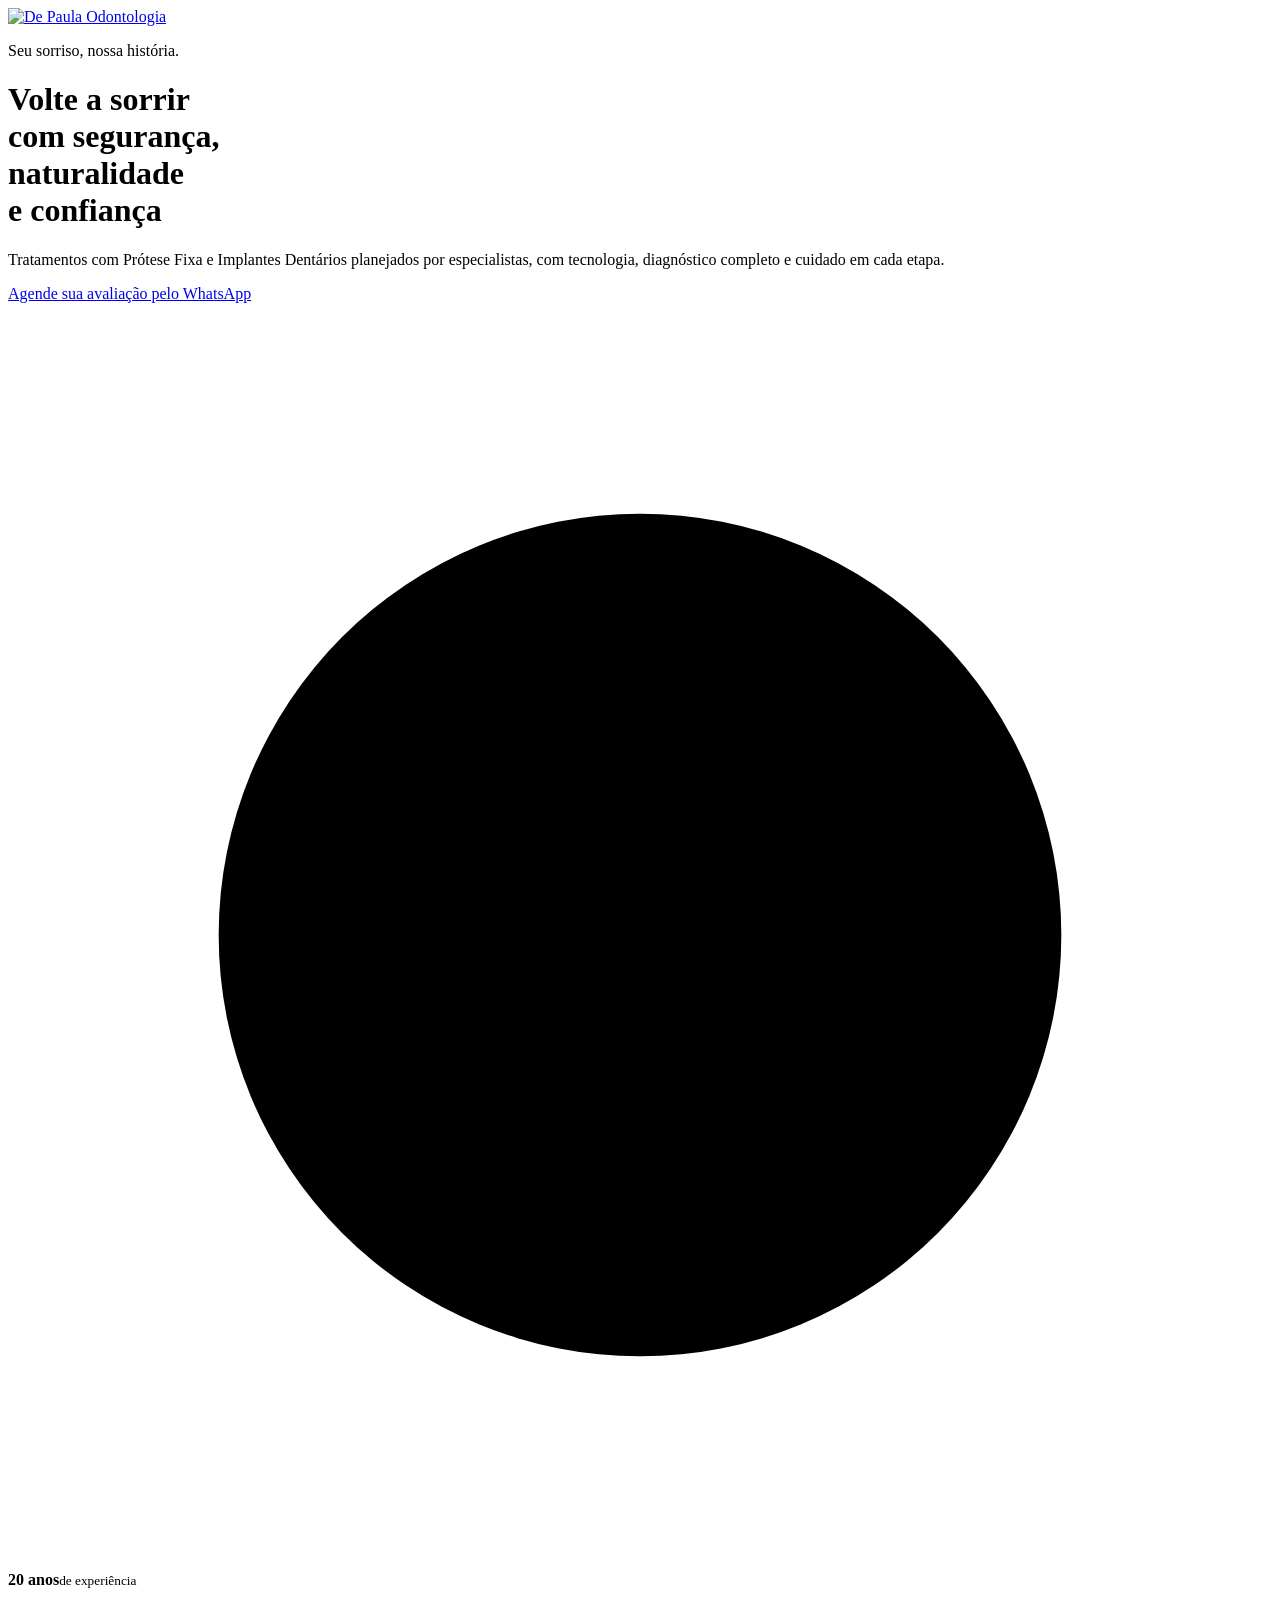
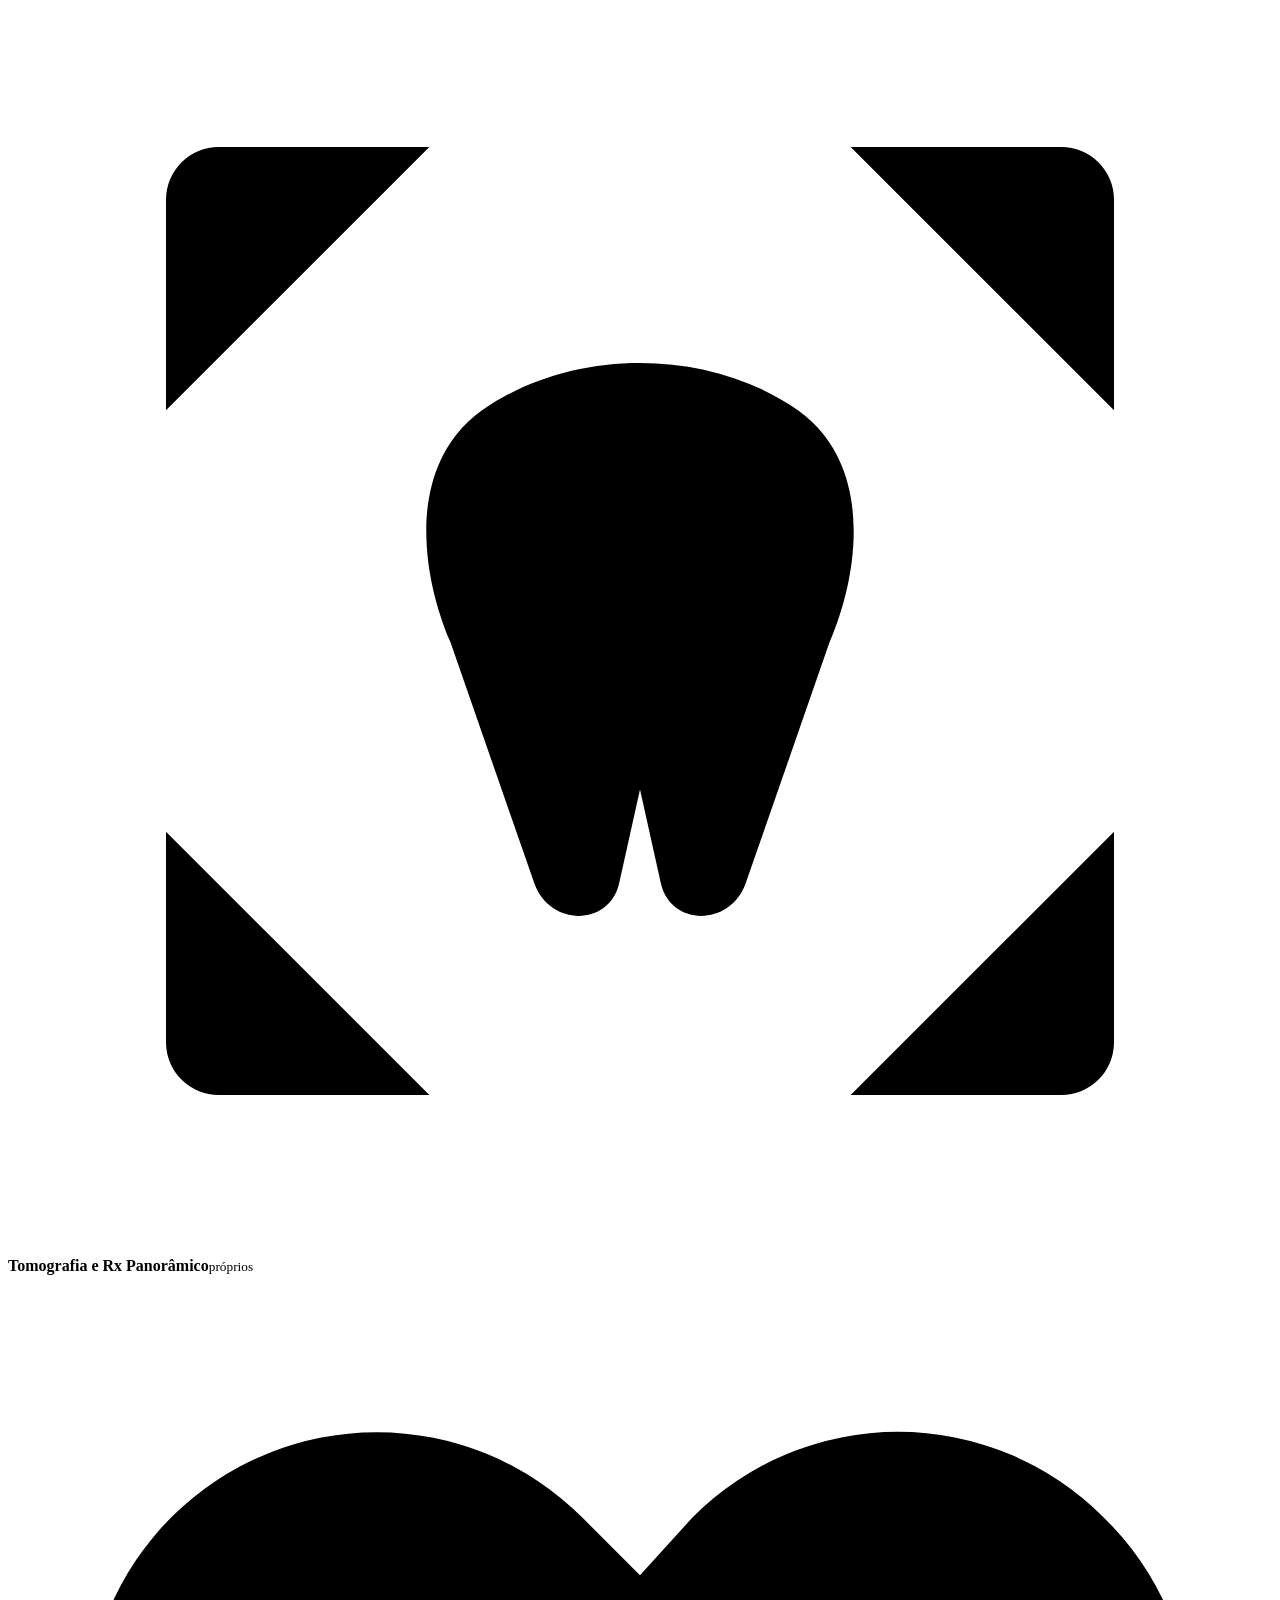
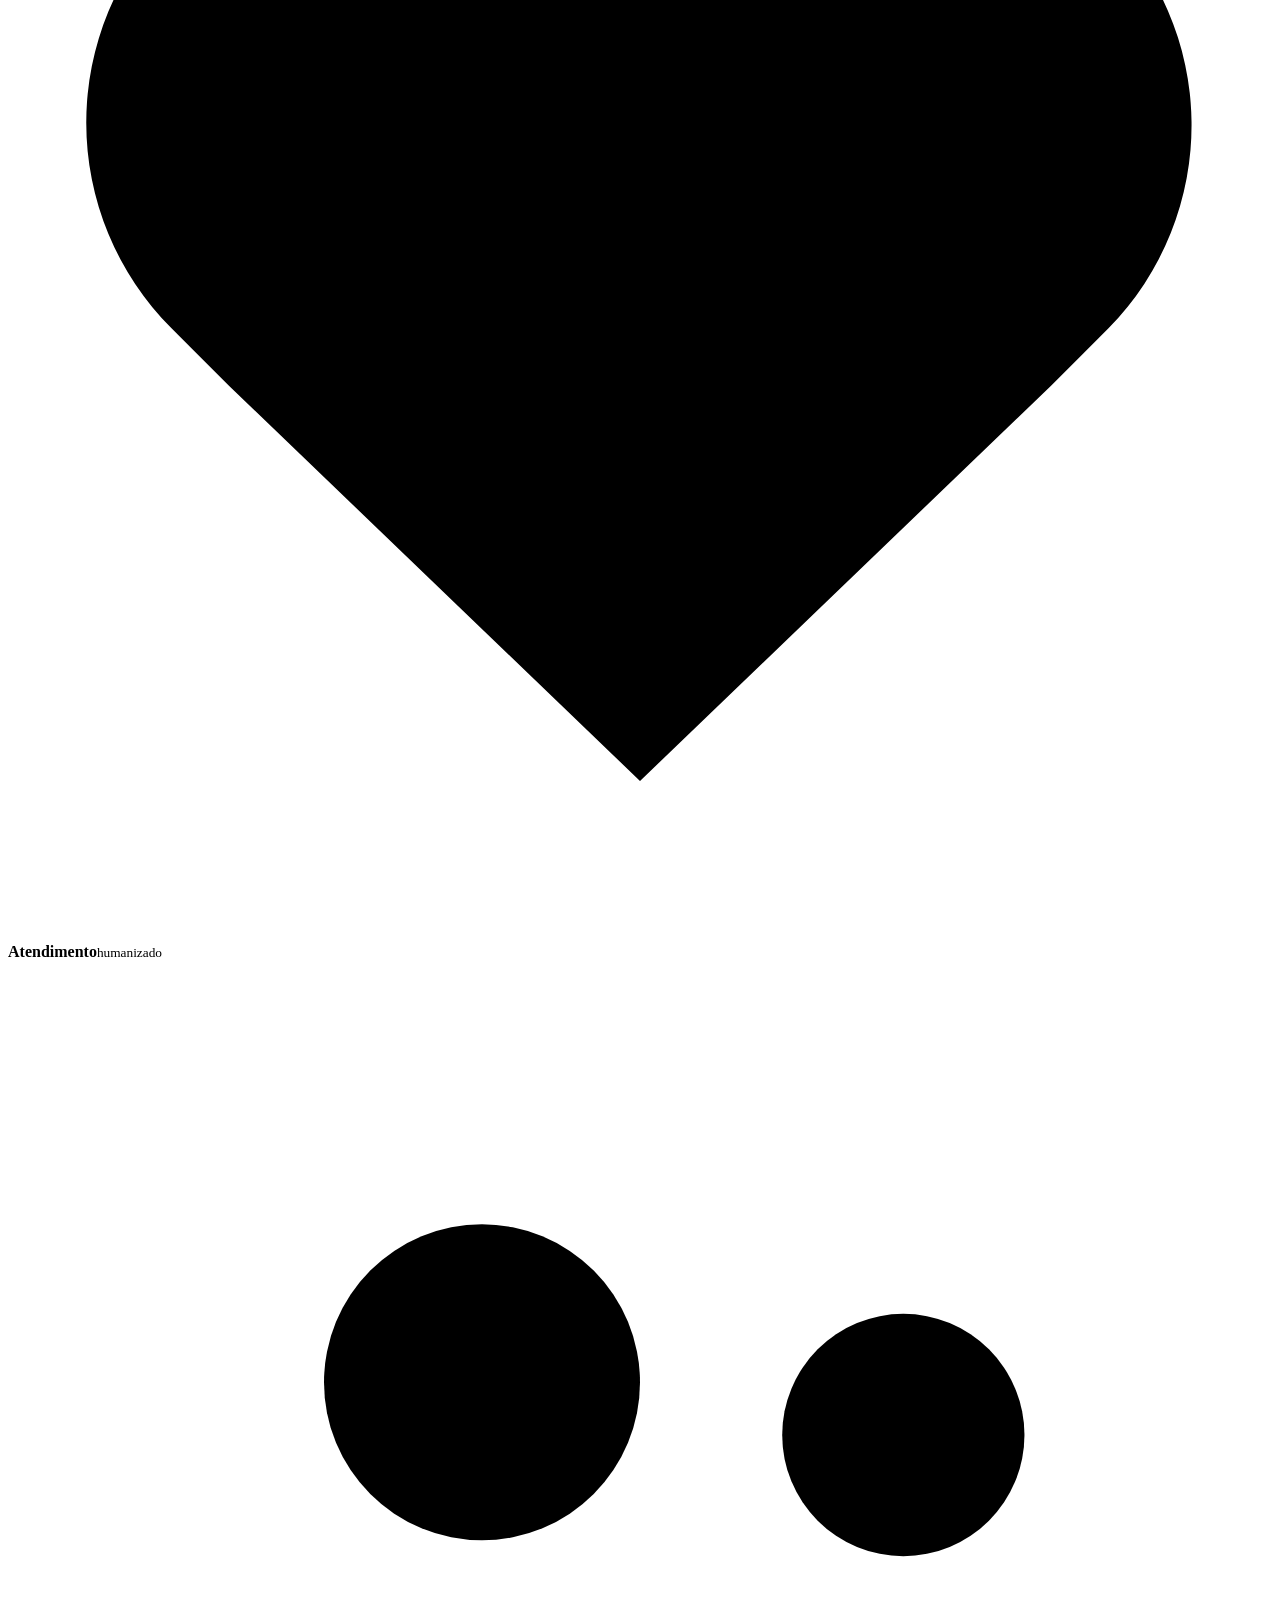
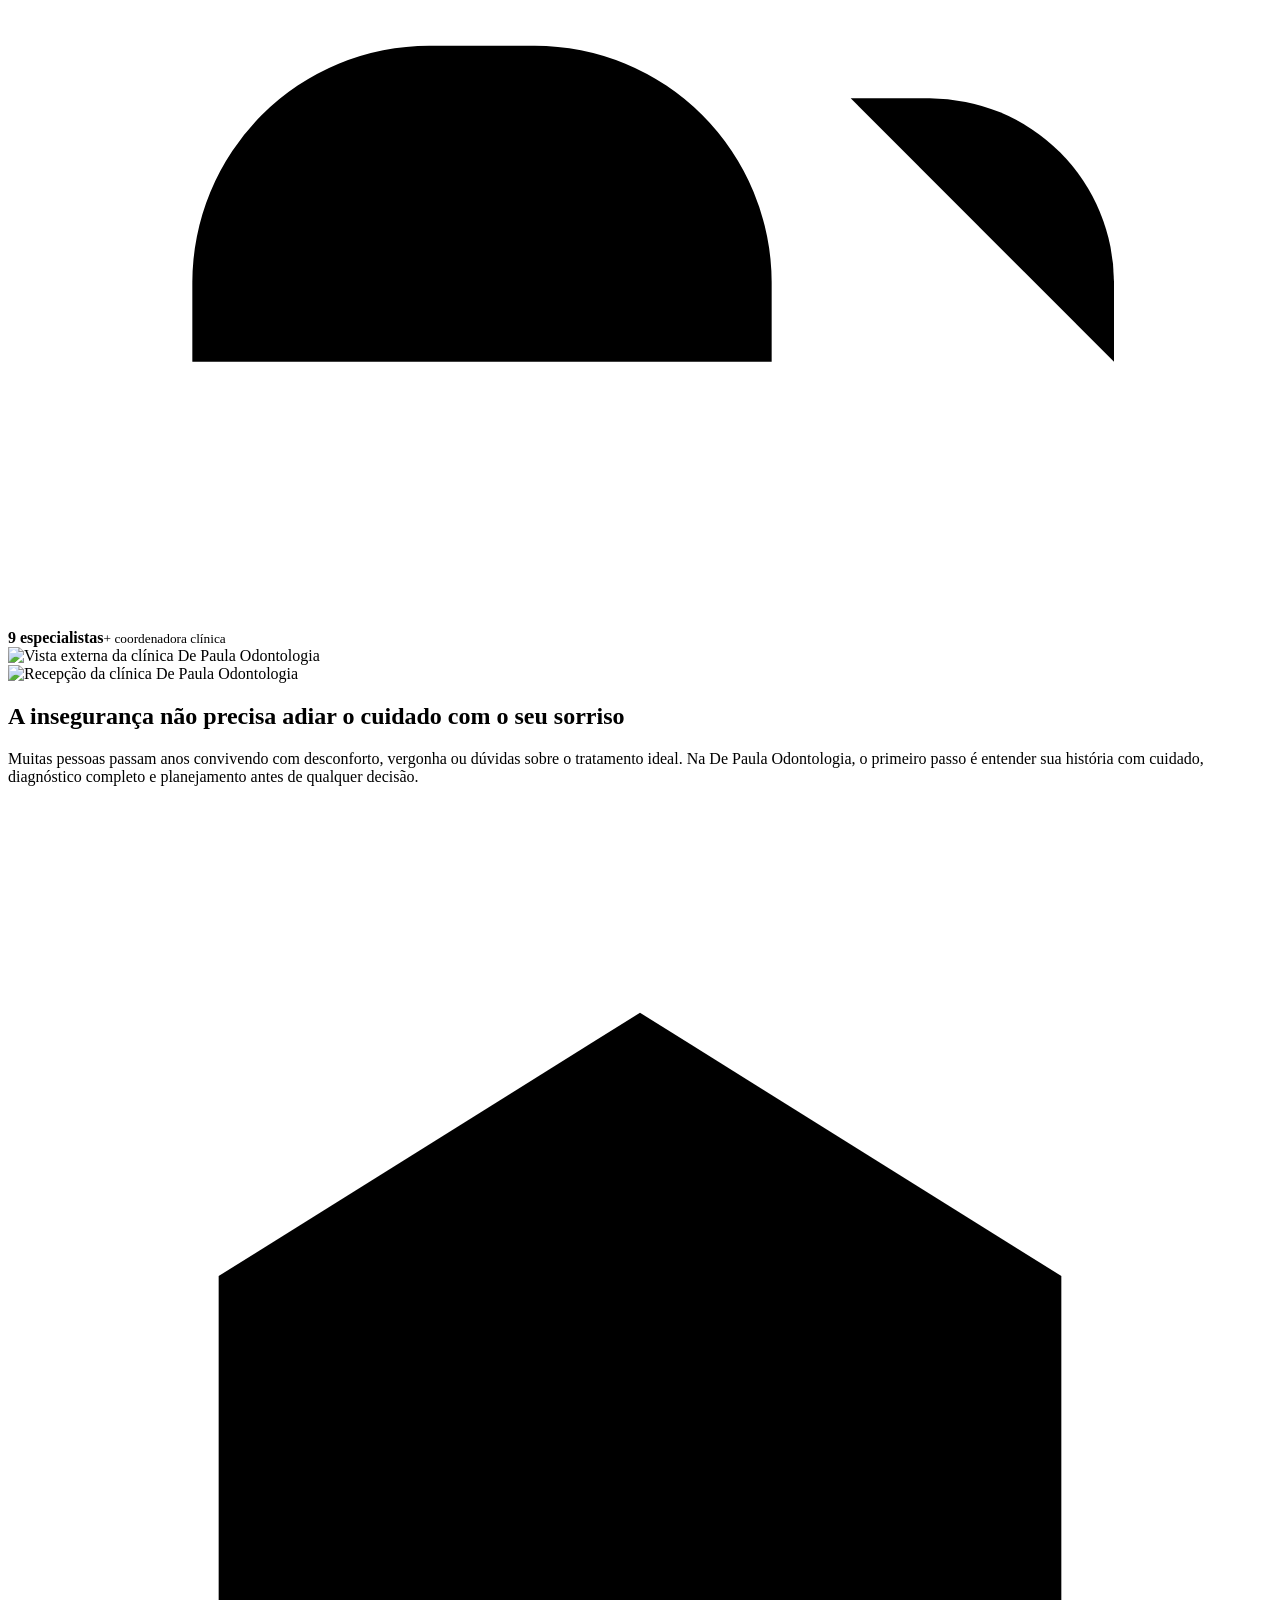
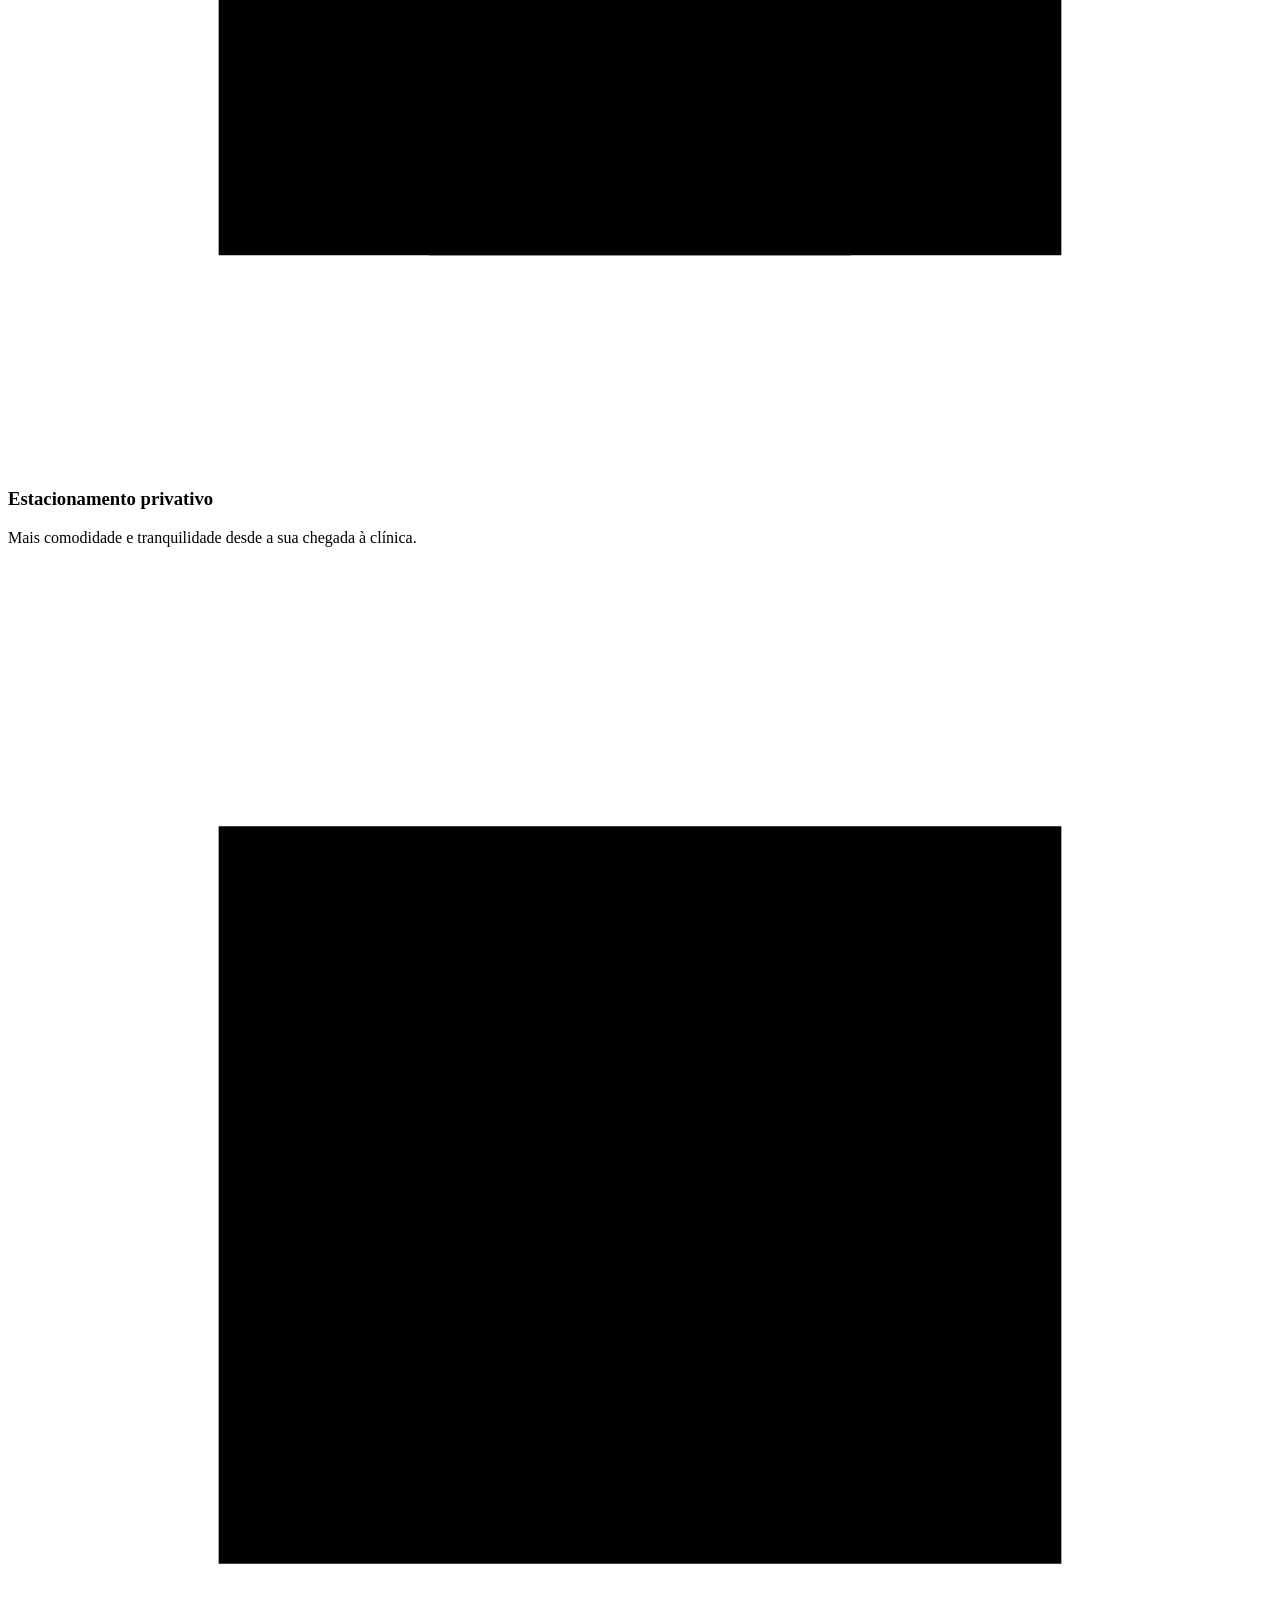
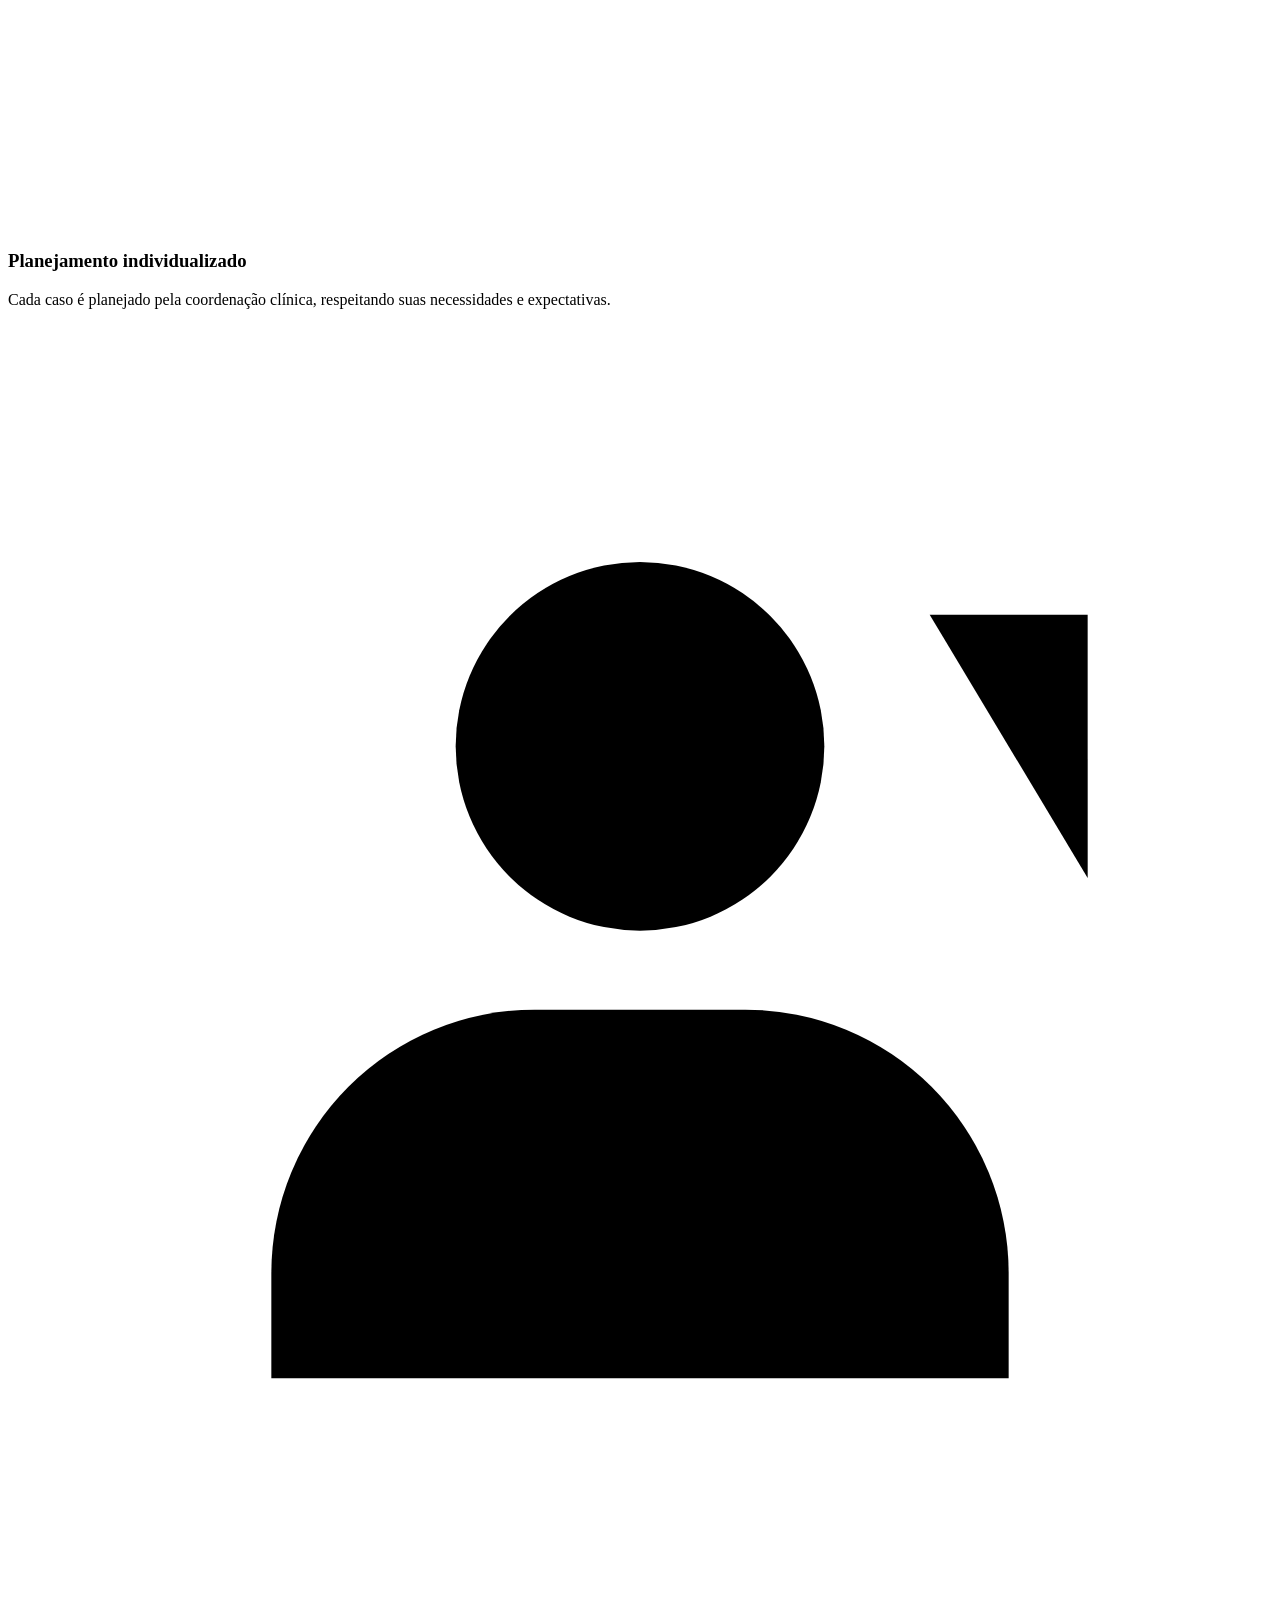
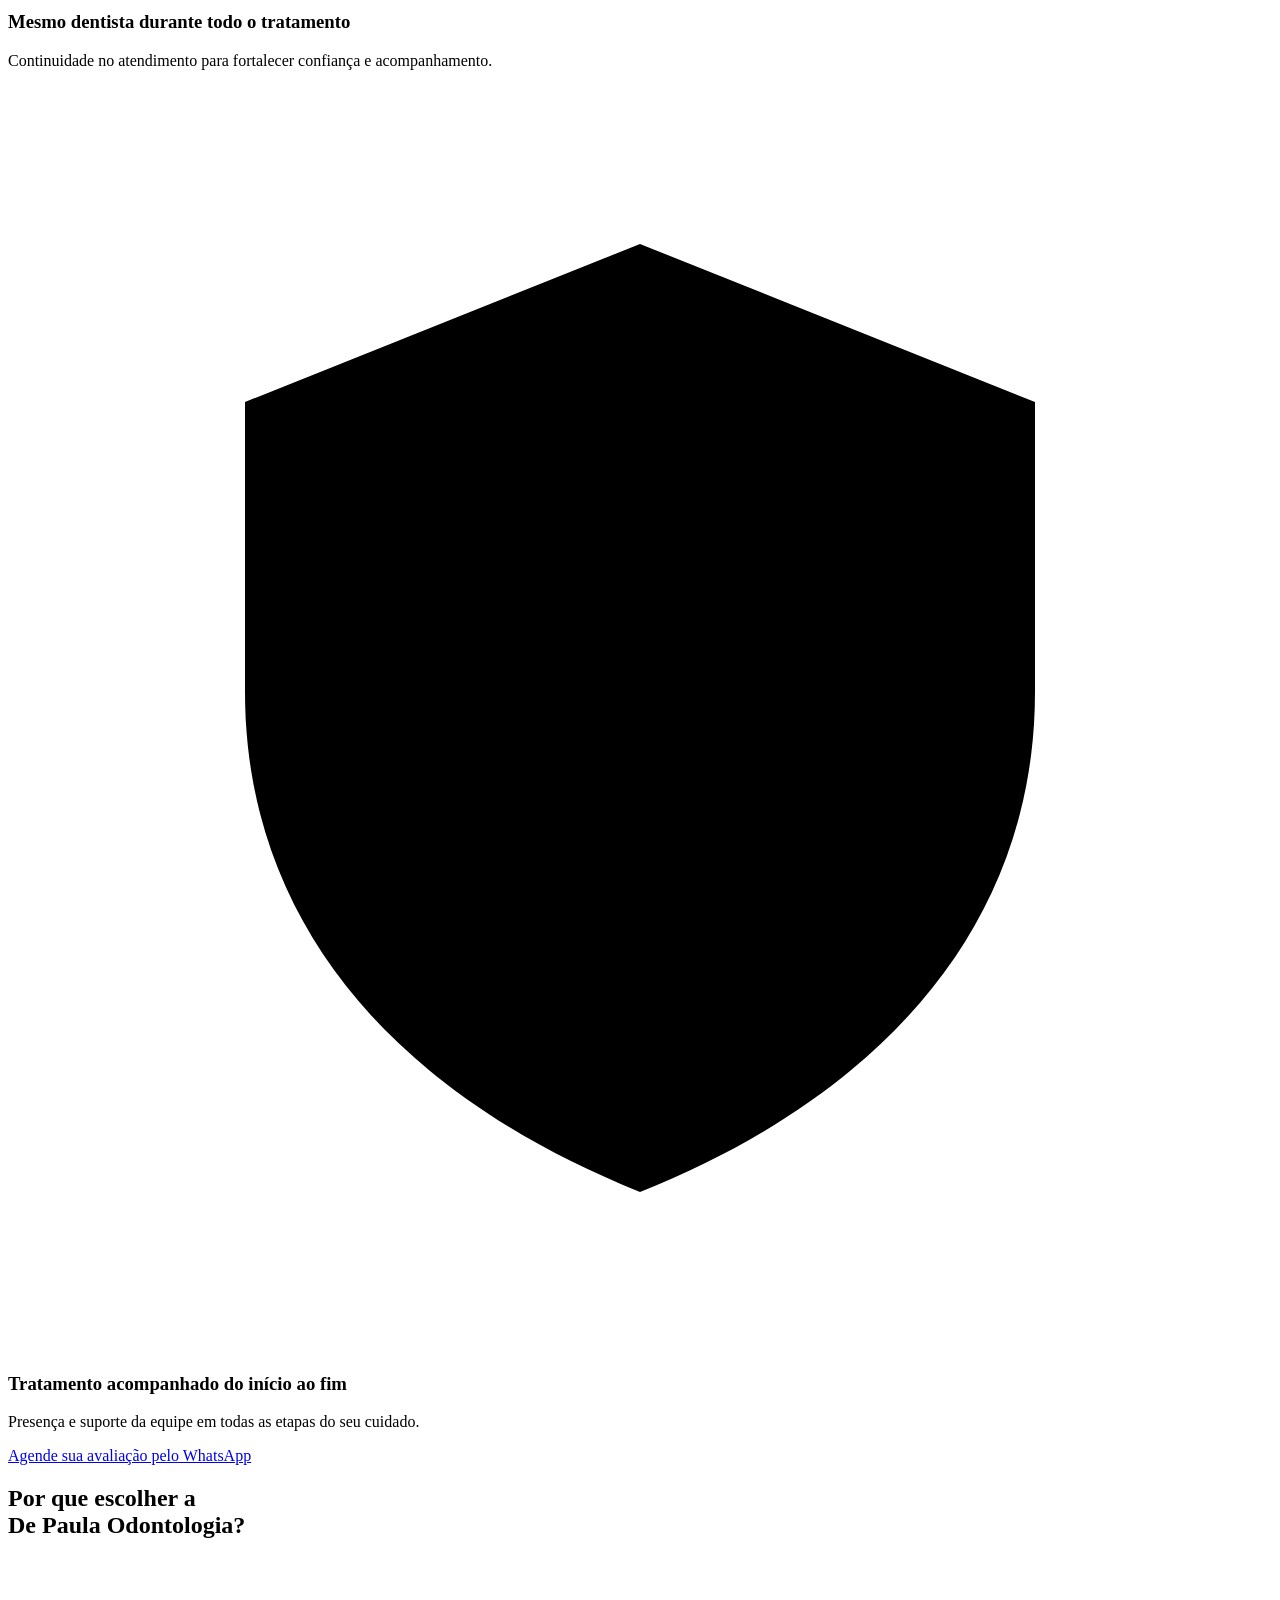
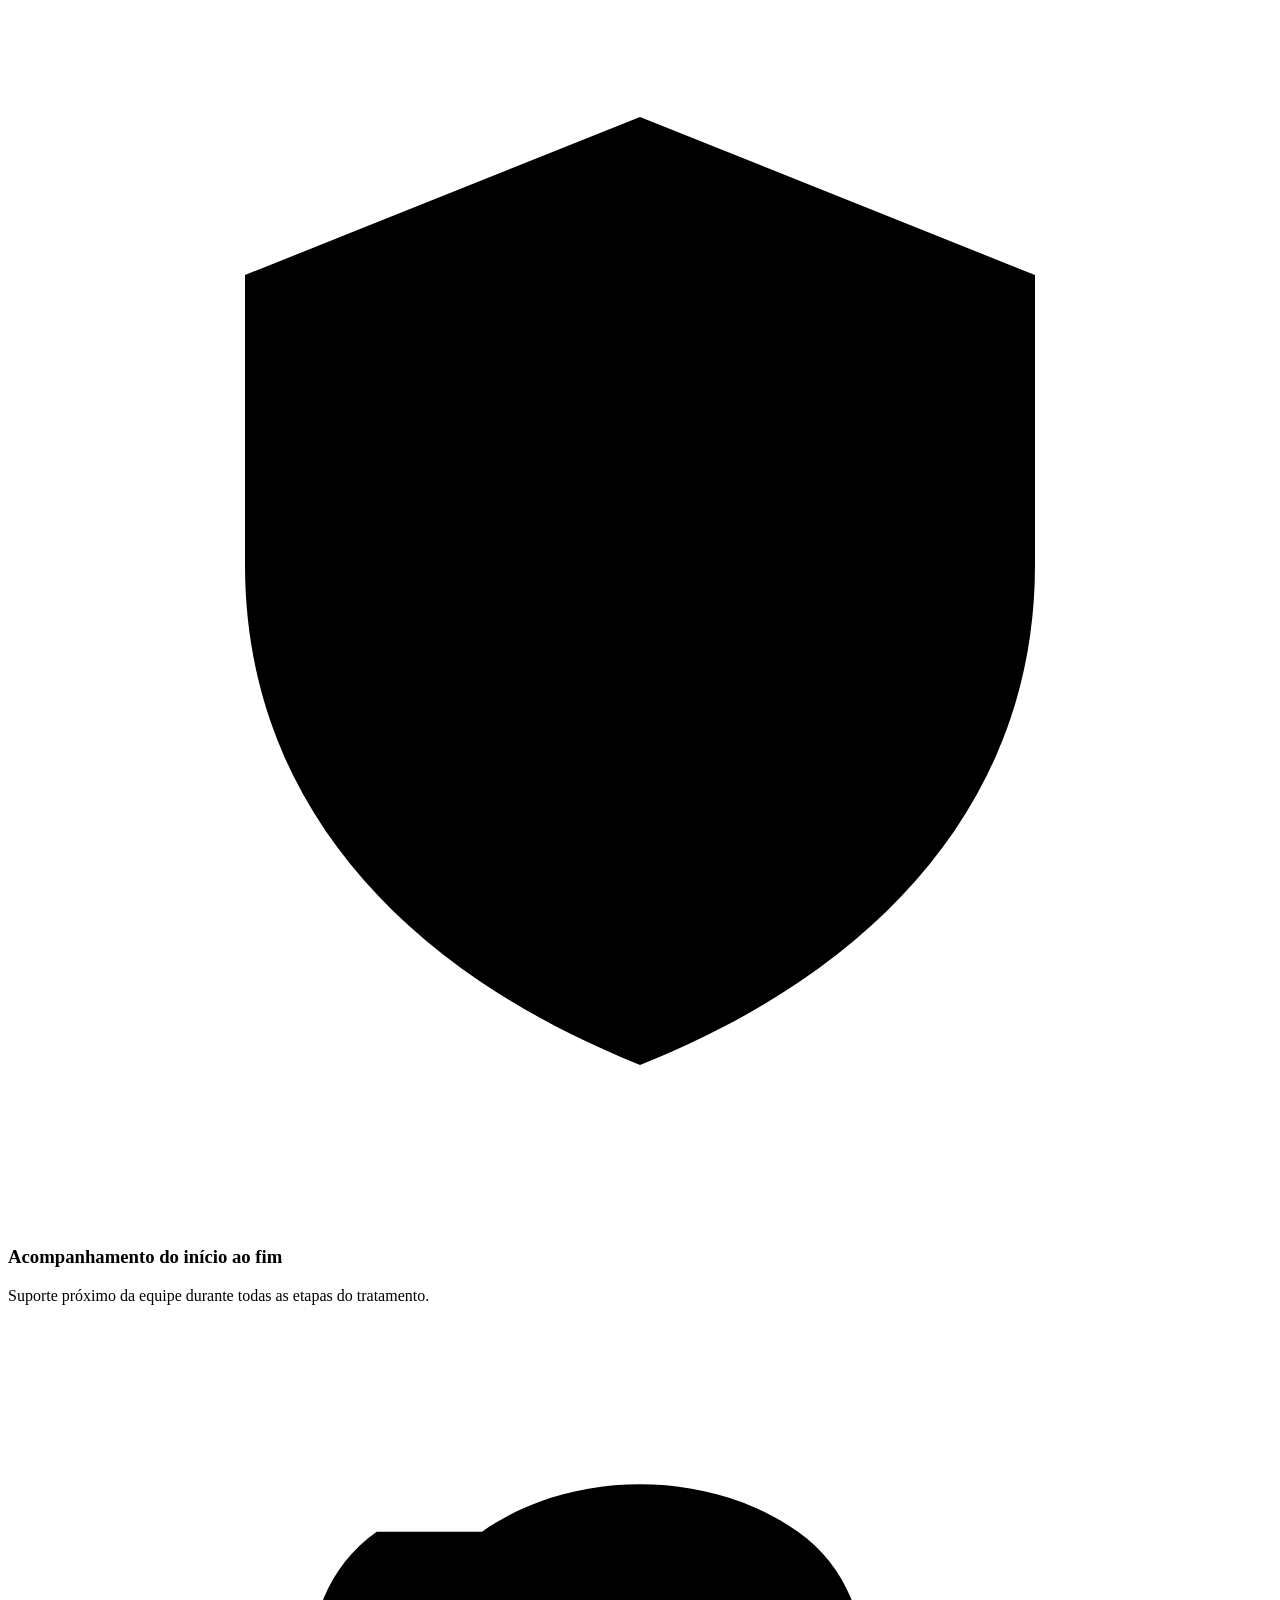
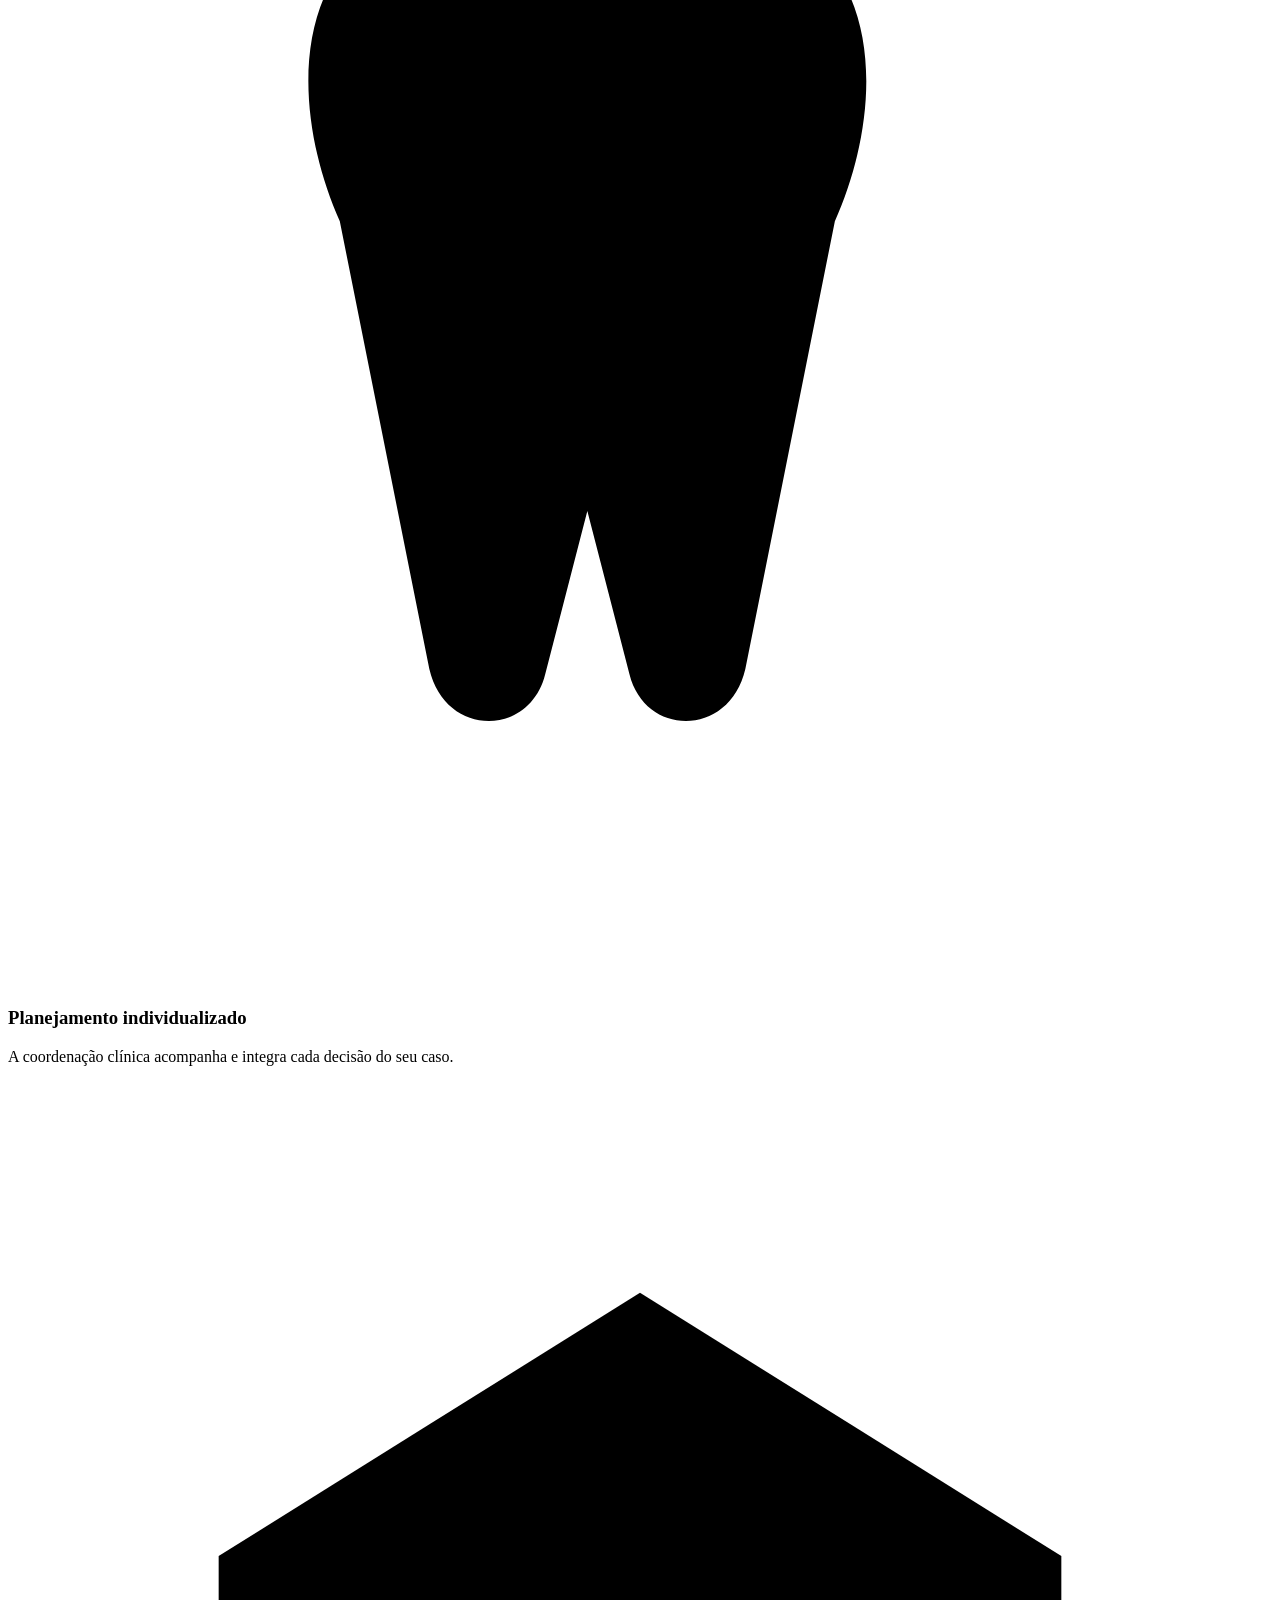
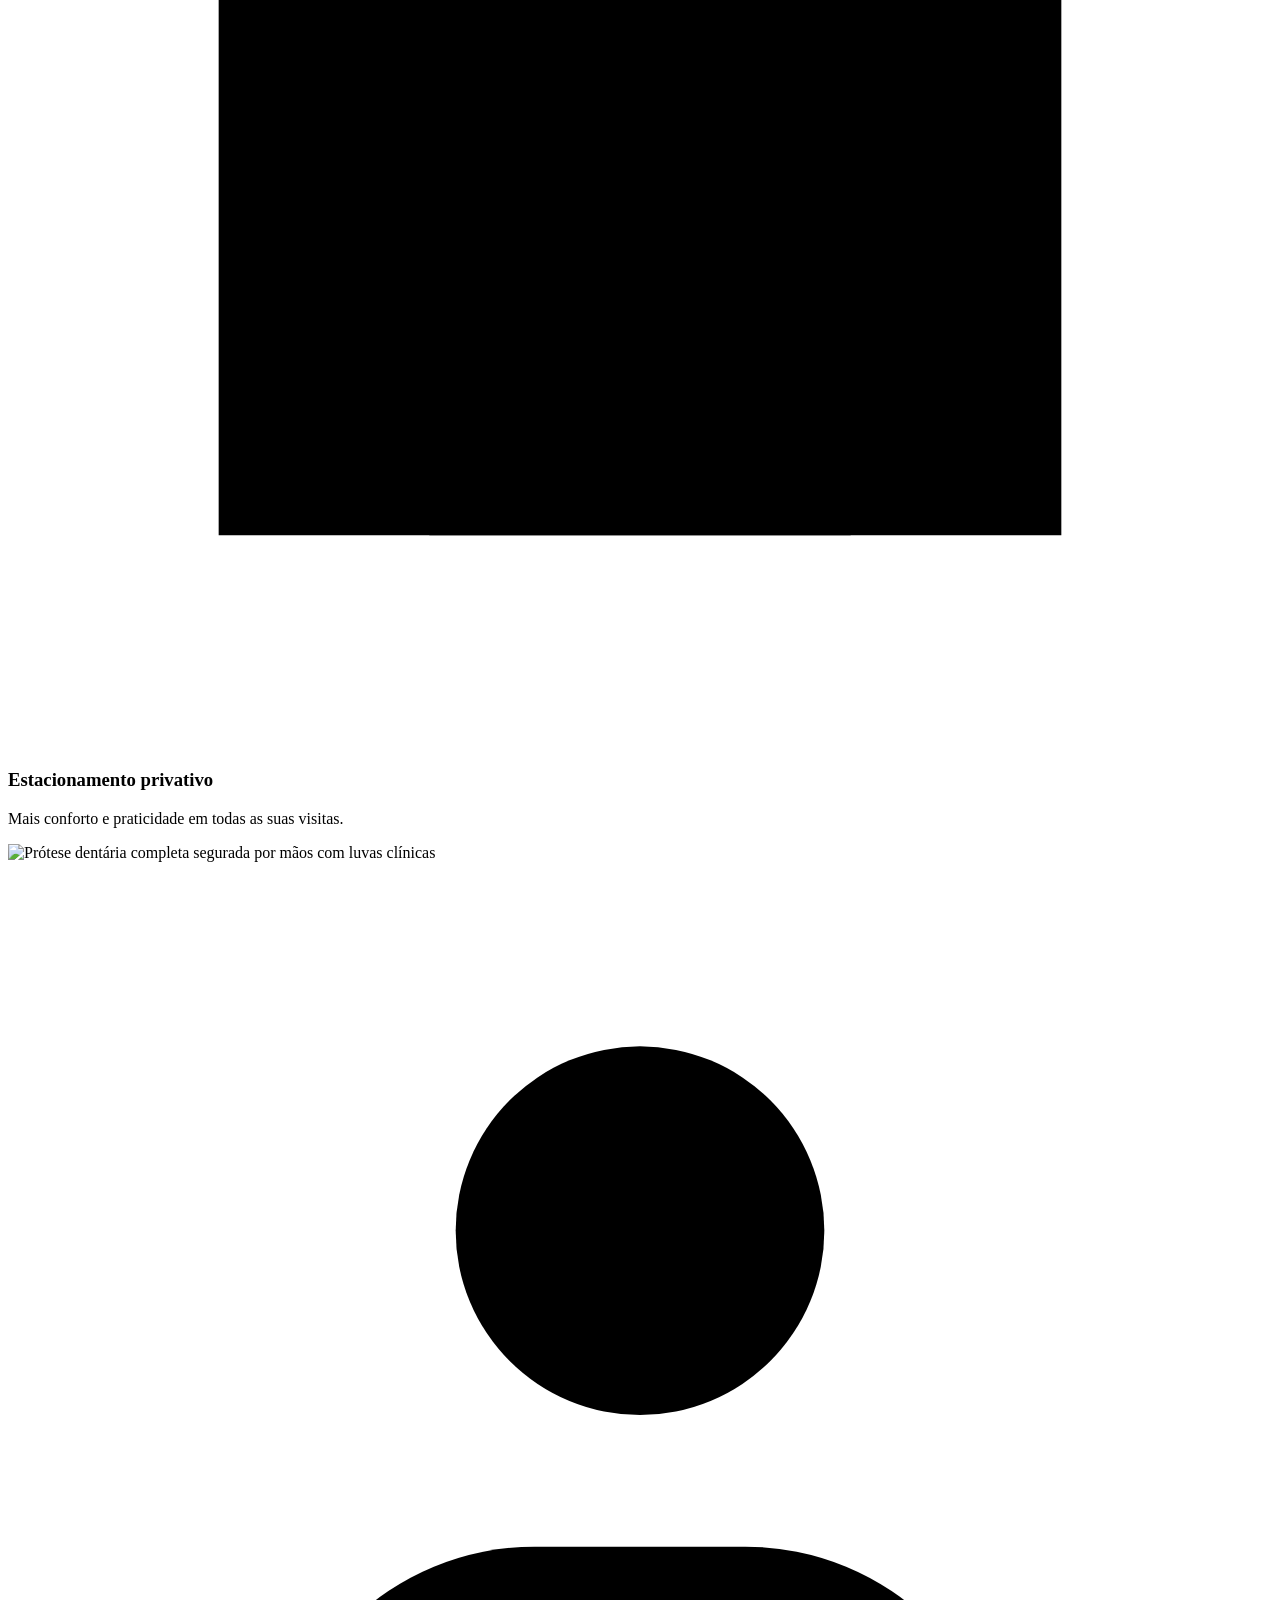
==== commit 00fbafe1: "commit 02 | Theodoro GTM" ====
--- a/index.html
+++ b/index.html
@@ -1,3469 +1,302 @@
-<!DOCTYPE html>
+<!doctype html>
 <html lang="pt-BR">
 <head>
-  <!-- Pacote preparado para hospedagem: assets externos e caminhos relativos. -->
-  <meta charset="UTF-8" />
-  <meta name="viewport" content="width=device-width, initial-scale=1.0" />
-  <title>X1 Fibra | 300 Mega + Watch incluso</title>
-  <meta name="description" content="X1 Fibra: 300 Mega de internet fibra + App canais de TV incluso por R$59,90/mês." />
-
-  <style>
-    :root {
-      --roxo-principal: #7B2FFF;
-      --amarelo-preco: #FFD600;
-      --preto-fundo: #0A0A12;
-      --roxo-dark: #3D1A8C;
-      --roxo-claro: #A855F7;
-      --branco: #FFFFFF;
-      --verde-desconto: #4ADE80;
-      --cinza-info: #8B8B9E;
-
-      --glass-bg: rgba(255, 255, 255, 0.055);
-      --glass-bg-strong: rgba(255, 255, 255, 0.085);
-      --glass-border: rgba(255, 255, 255, 0.12);
-      --glass-highlight: rgba(255, 255, 255, 0.18);
-      --container: 1200px;
-      --radius-xl: 34px;
-      --radius-lg: 24px;
-      --radius-md: 18px;
-      --shadow-soft: 0 30px 100px rgba(0, 0, 0, .48);
-      --shadow-purple: 0 0 72px rgba(123, 47, 255, .34);
-    }
-
-    * {
-      box-sizing: border-box;
-      margin: 0;
-      padding: 0;
-    }
-
-    html {
-      scroll-behavior: smooth;
-    }
-
-    body {
-      min-height: 100vh;
-      color: var(--branco);
-      background:
-        radial-gradient(circle at 15% 0%, rgba(168, 85, 247, .28), transparent 23rem),
-        radial-gradient(circle at 86% 0%, rgba(123, 47, 255, .32), transparent 24rem),
-        radial-gradient(circle at 78% 50%, rgba(61, 26, 140, .28), transparent 24rem),
-        linear-gradient(180deg, #07070d 0%, #0A0A12 44%, #050508 100%);
-      font-family: Inter, ui-sans-serif, system-ui, -apple-system, BlinkMacSystemFont, "Segoe UI", Arial, sans-serif;
-      line-height: 1.5;
-      overflow-x: hidden;
-    }
-
-    body::before {
-      content: "";
-      position: fixed;
-      inset: 0;
-      z-index: -3;
-      pointer-events: none;
-      background-image:
-        linear-gradient(rgba(255,255,255,.025) 1px, transparent 1px),
-        linear-gradient(90deg, rgba(255,255,255,.025) 1px, transparent 1px);
-      background-size: 64px 64px;
-      mask-image: linear-gradient(to bottom, rgba(0,0,0,.7), rgba(0,0,0,.04));
-    }
-
-    body::after {
-      content: "";
-      position: fixed;
-      inset: 0;
-      z-index: -2;
-      pointer-events: none;
-      background:
-        linear-gradient(115deg, transparent 0%, rgba(123, 47, 255, .08) 38%, transparent 68%),
-        radial-gradient(circle at 50% 108%, rgba(123, 47, 255, .26), transparent 28rem);
-    }
-
-    a {
-      color: inherit;
-      text-decoration: none;
-    }
-
-    button,
-    input {
-      font: inherit;
-    }
-
-    img {
-      max-width: 100%;
-      display: block;
-    }
-
-    .container {
-      width: min(var(--container), calc(100% - 40px));
-      margin-inline: auto;
-    }
-
-    .glass {
-      position: relative;
-      background:
-        linear-gradient(180deg, rgba(255,255,255,.09), rgba(255,255,255,.032));
-      border: 1px solid var(--glass-border);
-      border-radius: var(--radius-xl);
-      box-shadow: var(--shadow-soft), var(--shadow-purple);
-      backdrop-filter: blur(24px);
-      -webkit-backdrop-filter: blur(24px);
-      overflow: hidden;
-    }
-
-    .glass::before {
-      content: "";
-      position: absolute;
-      inset: 0;
-      background:
-        linear-gradient(135deg, rgba(255,255,255,.16), transparent 32%, transparent 70%, rgba(168,85,247,.08)),
-        radial-gradient(circle at 50% 100%, rgba(168,85,247,.2), transparent 18rem);
-      pointer-events: none;
-    }
-
-    .glass > * {
-      position: relative;
-      z-index: 1;
-    }
-
-    .header {
-      position: sticky;
-      top: 0;
-      z-index: 50;
-      background: rgba(7, 7, 13, .62);
-      border-bottom: 1px solid rgba(255,255,255,.07);
-      backdrop-filter: blur(22px);
-      -webkit-backdrop-filter: blur(22px);
-    }
-
-    .header-inner {
-      min-height: 72px;
-      display: grid;
-      grid-template-columns: 140px 1fr 170px;
-      align-items: center;
-      gap: 16px;
-    }
-
-    .logo {
-      width: 112px;
-      filter: drop-shadow(0 0 18px rgba(123, 47, 255, .34));
-    }
-
-    .nav {
-      justify-self: center;
-      display: flex;
-      align-items: center;
-      gap: 6px;
-      padding: 6px;
-      border-radius: 999px;
-      background: rgba(255,255,255,.045);
-      border: 1px solid rgba(255,255,255,.09);
-      backdrop-filter: blur(18px);
-      -webkit-backdrop-filter: blur(18px);
-    }
-
-    .nav a {
-      padding: 8px 12px;
-      border-radius: 999px;
-      color: rgba(255,255,255,.66);
-      font-size: .72rem;
-      font-weight: 700;
-      letter-spacing: -.01em;
-      transition: color .2s ease, background .2s ease;
-    }
-
-    .nav a:hover {
-      color: var(--branco);
-      background: rgba(123,47,255,.22);
-    }
-
-    .header-action {
-      justify-self: end;
-    }
-
-    .btn {
-      display: inline-flex;
-      align-items: center;
-      justify-content: center;
-      min-height: 46px;
-      padding: 0 20px;
-      border-radius: 999px;
-      border: 1px solid rgba(255,255,255,.13);
-      color: var(--branco);
-      background: linear-gradient(135deg, var(--roxo-principal), var(--roxo-claro));
-      box-shadow: 0 0 26px rgba(123,47,255,.42);
-      font-size: .8rem;
-      font-weight: 850;
-      letter-spacing: -.01em;
-      cursor: pointer;
-      transition: transform .22s ease, box-shadow .22s ease, border-color .22s ease;
-      white-space: nowrap;
-    }
-
-    .btn:hover {
-      transform: translateY(-2px);
-      box-shadow: 0 0 42px rgba(123,47,255,.58);
-      border-color: rgba(255,255,255,.22);
-    }
-
-    .btn-full {
-      width: 100%;
-    }
-
-    .hero {
-      position: relative;
-      padding: 78px 0 84px;
-      text-align: center;
-      overflow: hidden;
-    }
-
-    .hero::before,
-    .hero::after {
-      content: "";
-      position: absolute;
-      top: -120px;
-      width: 430px;
-      height: 430px;
-      border-radius: 50%;
-      pointer-events: none;
-      filter: blur(20px);
-      opacity: .72;
-    }
-
-    .hero::before {
-      left: -140px;
-      background: radial-gradient(circle, rgba(168,85,247,.54), transparent 62%);
-    }
-
-    .hero::after {
-      right: -140px;
-      background: radial-gradient(circle, rgba(123,47,255,.56), transparent 62%);
-    }
-
-    .hero-content {
-      position: relative;
-      z-index: 2;
-      max-width: 790px;
-      margin: 0 auto;
-    }
-
-    .hero h1 {
-      max-width: 760px;
-      margin: 0 auto;
-      font-size: clamp(2.15rem, 5.2vw, 4.15rem);
-      line-height: 1.02;
-      letter-spacing: -.062em;
-      font-weight: 860;
-    }
-
-    .accent {
-      color: var(--roxo-claro);
-      text-shadow: 0 0 26px rgba(168,85,247,.62);
-    }
-
-    .hero-text {
-      max-width: 690px;
-      margin: 18px auto 0;
-      color: rgba(255,255,255,.66);
-      font-size: clamp(.92rem, 1.5vw, 1.02rem);
-      line-height: 1.7;
-    }
-
-    .hero-offer {
-      width: fit-content;
-      max-width: 100%;
-      display: flex;
-      align-items: center;
-      gap: 14px;
-      margin: 26px auto 0;
-      padding: 10px 12px 10px 18px;
-      border-radius: 999px;
-      background: rgba(255,255,255,.06);
-      border: 1px solid rgba(255,255,255,.11);
-      backdrop-filter: blur(20px);
-      -webkit-backdrop-filter: blur(20px);
-      box-shadow: 0 0 34px rgba(123,47,255,.22);
-    }
-
-    .hero-offer span {
-      color: rgba(255,255,255,.78);
-      font-size: .82rem;
-      font-weight: 750;
-    }
-
-    .hero-offer strong {
-      color: var(--amarelo-preco);
-      font-size: 1.1rem;
-      font-weight: 900;
-      letter-spacing: -.04em;
-    }
-
-    .hero-actions {
-      display: flex;
-      justify-content: center;
-      gap: 12px;
-      margin-top: 22px;
-      flex-wrap: wrap;
-    }
-
-    .hero-showcase {
-      width: min(920px, 100%);
-      margin: 54px auto 0;
-      padding: 14px;
-      border-radius: 32px;
-      background:
-        linear-gradient(180deg, rgba(255,255,255,.09), rgba(255,255,255,.028));
-      border: 1px solid rgba(255,255,255,.12);
-      box-shadow:
-        0 42px 120px rgba(0,0,0,.58),
-        0 0 62px rgba(123,47,255,.26);
-      backdrop-filter: blur(22px);
-      -webkit-backdrop-filter: blur(22px);
-    }
-
-    .showcase-inner {
-      min-height: 350px;
-      border-radius: 24px;
-      background:
-        linear-gradient(180deg, rgba(5,5,12,.36), rgba(5,5,12,.92)),
-        radial-gradient(circle at 50% 32%, rgba(168,85,247,.48), transparent 10rem),
-        radial-gradient(circle at 50% 40%, rgba(123,47,255,.24), transparent 20rem),
-        #070711;
-      border: 1px solid rgba(255,255,255,.09);
-      position: relative;
-      overflow: hidden;
-    }
-
-    .showcase-inner::before {
-      content: "";
-      position: absolute;
-      left: 50%;
-      top: 48%;
-      width: 570px;
-      height: 570px;
-      transform: translate(-50%, -50%);
-      border-radius: 50%;
-      border: 1px solid rgba(255,255,255,.1);
-      box-shadow:
-        0 0 0 56px rgba(255,255,255,.021),
-        0 0 0 118px rgba(255,255,255,.012),
-        0 0 94px rgba(168,85,247,.5);
-    }
-
-    .showcase-content {
-      position: absolute;
-      inset: 0;
-      display: grid;
-      grid-template-columns: .9fr 1.1fr;
-      align-items: center;
-      gap: 24px;
-      padding: 32px;
-    }
-
-    .showcase-speed {
-      text-align: left;
-    }
-
-    .showcase-speed .num {
-      display: block;
-      font-size: clamp(5rem, 12vw, 9.2rem);
-      line-height: .78;
-      letter-spacing: -.11em;
-      font-weight: 930;
-    }
-
-    .showcase-speed .unit {
-      display: inline-flex;
-      margin-top: 12px;
-      padding: 8px 13px;
-      border-radius: 999px;
-      background: rgba(123,47,255,.45);
-      border: 1px solid rgba(255,255,255,.16);
-      font-size: .86rem;
-      font-weight: 880;
-    }
-
-    .showcase-lines {
-      display: grid;
-      gap: 14px;
-    }
-
-    .line-card {
-      min-height: 64px;
-      display: flex;
-      align-items: center;
-      justify-content: space-between;
-      gap: 14px;
-      padding: 16px;
-      border-radius: 18px;
-      background: rgba(255,255,255,.075);
-      border: 1px solid rgba(255,255,255,.1);
-      backdrop-filter: blur(16px);
-    }
-
-    .line-card strong {
-      font-size: .9rem;
-      font-weight: 820;
-    }
-
-    .line-card span {
-      color: rgba(255,255,255,.54);
-      font-size: .78rem;
-    }
-
-    .section {
-      padding: 86px 0;
-      position: relative;
-    }
-
-    .section-head {
-      max-width: 720px;
-      margin: 0 auto 38px;
-      text-align: center;
-    }
-
-    .section-title {
-      font-size: clamp(1.85rem, 3.9vw, 3.05rem);
-      line-height: 1.08;
-      letter-spacing: -.052em;
-      font-weight: 820;
-    }
-
-    .section-lead {
-      margin-top: 16px;
-      color: rgba(255,255,255,.66);
-      font-size: clamp(.92rem, 1.5vw, 1.02rem);
-      line-height: 1.7;
-    }
-
-    .feature-grid {
-      display: grid;
-      grid-template-columns: .9fr 1.1fr;
-      gap: 18px;
-      align-items: stretch;
-    }
-
-    .feature-stack {
-      display: grid;
-      gap: 18px;
-    }
-
-    .feature-card {
-      min-height: 230px;
-      padding: 24px;
-      border-radius: 24px;
-      background:
-        linear-gradient(180deg, rgba(255,255,255,.085), rgba(255,255,255,.028));
-      border: 1px solid var(--glass-border);
-      box-shadow: 0 22px 80px rgba(0,0,0,.34);
-      backdrop-filter: blur(24px);
-      -webkit-backdrop-filter: blur(24px);
-      position: relative;
-      overflow: hidden;
-    }
-
-    .feature-card.large {
-      min-height: 478px;
-    }
-
-    .feature-card::before {
-      content: "";
-      position: absolute;
-      inset: 0;
-      background:
-        radial-gradient(circle at 50% 8%, rgba(168,85,247,.22), transparent 11rem),
-        linear-gradient(135deg, rgba(255,255,255,.13), transparent 38%);
-      pointer-events: none;
-    }
-
-    .feature-visual {
-      width: 100%;
-      height: 130px;
-      margin-bottom: 26px;
-      border-radius: 20px;
-      background:
-        radial-gradient(circle at 50% 50%, rgba(255,255,255,.18), transparent 2.2rem),
-        radial-gradient(circle at 50% 50%, rgba(168,85,247,.58), transparent 7rem),
-        rgba(5,5,12,.52);
-      border: 1px solid rgba(255,255,255,.08);
-      position: relative;
-      overflow: hidden;
-    }
-
-    .feature-card.large .feature-visual {
-      height: 260px;
-    }
-
-    .feature-visual::before {
-      content: "";
-      position: absolute;
-      left: 50%;
-      top: 50%;
-      width: 118px;
-      height: 118px;
-      transform: translate(-50%, -50%);
-      border-radius: 50%;
-      border: 1px solid rgba(255,255,255,.14);
-      box-shadow:
-        0 0 0 28px rgba(168,85,247,.07),
-        0 0 46px rgba(168,85,247,.58);
-    }
-
-    .feature-visual::after {
-      position: absolute;
-      inset: 0;
-      display: grid;
-      place-items: center;
-      color: var(--branco);
-      font-size: 2.8rem;
-      font-weight: 900;
-      text-shadow: 0 0 30px rgba(168,85,247,.9);
-    }
-
-    .visual-play::after { content: "▶"; }
-    .visual-wifi::after { content: "⌁"; font-size: 3.25rem; }
-    .visual-tv::after { content: "▣"; }
-    .visual-support::after { content: "☎"; }
-
-    .feature-card h3,
-    .glass-card h3 {
-      font-size: 1rem;
-      line-height: 1.22;
-      letter-spacing: -.03em;
-      font-weight: 830;
-      margin-bottom: 10px;
-      position: relative;
-    }
-
-    .feature-card p,
-    .glass-card p {
-      color: rgba(255,255,255,.63);
-      font-size: .88rem;
-      line-height: 1.55;
-      position: relative;
-    }
-
-    .plan-layout {
-      display: grid;
-      grid-template-columns: 1.05fr .95fr;
-      gap: 18px;
-      align-items: stretch;
-    }
-
-    .plan-copy {
-      padding: 30px;
-    }
-
-    .plan-copy h2 {
-      font-size: clamp(1.65rem, 3.4vw, 2.75rem);
-      line-height: 1.08;
-      letter-spacing: -.052em;
-      font-weight: 830;
-      margin-bottom: 24px;
-    }
-
-    .plan-list {
-      list-style: none;
-      display: grid;
-      gap: 12px;
-      margin-bottom: 24px;
-    }
-
-    .plan-list li {
-      display: flex;
-      gap: 10px;
-      align-items: flex-start;
-      color: rgba(255,255,255,.7);
-      font-size: .92rem;
-    }
-
-    .plan-list li::before {
-      content: "✓";
-      flex: 0 0 22px;
-      width: 22px;
-      height: 22px;
-      display: grid;
-      place-items: center;
-      border-radius: 999px;
-      background: rgba(74,222,128,.18);
-      border: 1px solid rgba(74,222,128,.28);
-      color: var(--verde-desconto);
-      font-size: .74rem;
-      font-weight: 900;
-      margin-top: 1px;
-    }
-
-    .price-panel {
-      padding: 24px;
-    }
-
-    .price-inner {
-      min-height: 100%;
-      display: grid;
-      gap: 14px;
-    }
-
-    .speed-panel,
-    .value-panel,
-    .mini-panel {
-      border-radius: 22px;
-      background: rgba(5,5,12,.58);
-      border: 1px solid rgba(255,255,255,.09);
-      box-shadow: inset 0 1px 0 rgba(255,255,255,.06);
-    }
-
-    .speed-panel {
-      min-height: 180px;
-      padding: 24px;
-      background:
-        radial-gradient(circle at 50% 55%, rgba(168,85,247,.25), transparent 10rem),
-        rgba(5,5,12,.58);
-    }
-
-    .speed-row {
-      display: flex;
-      align-items: flex-end;
-      gap: 12px;
-    }
-
-    .speed-number {
-      font-size: clamp(4.5rem, 8vw, 6.8rem);
-      line-height: .78;
-      letter-spacing: -.11em;
-      font-weight: 930;
-    }
-
-    .speed-unit {
-      margin-bottom: 7px;
-      display: inline-flex;
-      padding: 8px 13px;
-      border-radius: 999px;
-      background: rgba(123,47,255,.55);
-      border: 1px solid rgba(255,255,255,.15);
-      font-size: .85rem;
-      font-weight: 880;
-    }
-
-    .watch-pill {
-      width: fit-content;
-      display: inline-flex;
-      margin-top: 16px;
-      padding: 7px 12px;
-      border-radius: 999px;
-      color: var(--verde-desconto);
-      background: rgba(74,222,128,.1);
-      border: 1px solid rgba(74,222,128,.24);
-      font-size: .8rem;
-      font-weight: 800;
-    }
-
-    .value-panel {
-      padding: 22px;
-      background:
-        radial-gradient(circle at 58% 44%, rgba(255,214,0,.11), transparent 11rem),
-        rgba(5,5,12,.58);
-    }
-
-    .price-label {
-      color: rgba(255,255,255,.68);
-      font-size: .82rem;
-      font-weight: 750;
-    }
-
-    .price-row {
-      display: flex;
-      align-items: baseline;
-      gap: 6px;
-      margin-top: 6px;
-    }
-
-    .price-row .currency {
-      font-weight: 900;
-      font-size: 1rem;
-    }
-
-    .price-row .number {
-      color: var(--amarelo-preco);
-      font-size: clamp(3.2rem, 6vw, 4.85rem);
-      line-height: .9;
-      letter-spacing: -.08em;
-      font-weight: 930;
-    }
-
-    .price-row .cents {
-      color: var(--amarelo-preco);
-      font-size: 2rem;
-      font-weight: 900;
-    }
-
-    .price-row .month {
-      color: rgba(255,255,255,.68);
-      font-size: .9rem;
-      font-weight: 700;
-    }
-
-    .mini-grid {
-      display: grid;
-      grid-template-columns: repeat(3, 1fr);
-      gap: 12px;
-    }
-
-    .mini-panel {
-      min-height: 86px;
-      padding: 14px;
-    }
-
-    .mini-panel strong {
-      display: block;
-      font-size: .95rem;
-      letter-spacing: -.03em;
-      margin-bottom: 8px;
-    }
-
-    .mini-panel span {
-      color: rgba(255,255,255,.58);
-      font-size: .74rem;
-    }
-
-    .trust-grid {
-      display: grid;
-      grid-template-columns: repeat(4, 1fr);
-      gap: 18px;
-    }
-
-    .glass-card {
-      min-height: 220px;
-      padding: 24px;
-      border-radius: 24px;
-      background:
-        linear-gradient(180deg, rgba(255,255,255,.075), rgba(255,255,255,.026));
-      border: 1px solid var(--glass-border);
-      box-shadow: 0 22px 80px rgba(0,0,0,.32);
-      backdrop-filter: blur(24px);
-      -webkit-backdrop-filter: blur(24px);
-      position: relative;
-      overflow: hidden;
-    }
-
-    .glass-card::before {
-      content: "";
-      position: absolute;
-      inset: 0;
-      background:
-        radial-gradient(circle at 50% 0%, rgba(168,85,247,.22), transparent 12rem),
-        linear-gradient(135deg, rgba(255,255,255,.11), transparent 40%);
-      pointer-events: none;
-    }
-
-    .chip {
-      width: fit-content;
-      margin-bottom: 22px;
-      padding: 7px 10px;
-      border-radius: 999px;
-      background: rgba(123,47,255,.2);
-      border: 1px solid rgba(168,85,247,.22);
-      color: rgba(255,255,255,.76);
-      font-size: .74rem;
-      font-weight: 800;
-      position: relative;
-    }
-
-    .reviews-layout {
-      display: grid;
-      grid-template-columns: .8fr 1.2fr;
-      gap: 22px;
-      align-items: center;
-    }
-
-    .reviews-copy h2 {
-      font-size: clamp(1.85rem, 3.8vw, 3.1rem);
-      line-height: 1.08;
-      letter-spacing: -.052em;
-      font-weight: 830;
-    }
-
-    .reviews-copy p {
-      margin-top: 16px;
-      color: rgba(255,255,255,.64);
-      font-size: .95rem;
-    }
-
-    .reviews-grid {
-      display: grid;
-      grid-template-columns: repeat(2, 1fr);
-      gap: 14px;
-    }
-
-    .review {
-      padding: 18px;
-      border-radius: 20px;
-      background:
-        linear-gradient(180deg, rgba(255,255,255,.08), rgba(255,255,255,.028));
-      border: 1px solid rgba(255,255,255,.11);
-      box-shadow: 0 18px 64px rgba(0,0,0,.28);
-      backdrop-filter: blur(22px);
-      -webkit-backdrop-filter: blur(22px);
-    }
-
-    .review-head {
-      display: flex;
-      align-items: center;
-      gap: 10px;
-      margin-bottom: 8px;
-    }
-
-    .avatar {
-      width: 38px;
-      height: 38px;
-      flex: 0 0 38px;
-      display: grid;
-      place-items: center;
-      border-radius: 13px;
-      background: linear-gradient(135deg, rgba(123,47,255,.95), rgba(168,85,247,.45));
-      box-shadow: 0 0 24px rgba(123,47,255,.3);
-      font-size: .86rem;
-      font-weight: 900;
-    }
-
-    .review-name {
-      color: var(--branco);
-      font-size: .9rem;
-      font-weight: 830;
-      line-height: 1.1;
-    }
-
-    .meta {
-      color: var(--cinza-info);
-      font-size: .73rem;
-    }
-
-    .stars {
-      color: var(--amarelo-preco);
-      font-size: .8rem;
-      margin: 5px 0;
-      letter-spacing: .04em;
-    }
-
-    .review p {
-      color: rgba(255,255,255,.63);
-      font-size: .83rem;
-      line-height: 1.5;
-    }
-
-    .about-layout {
-      display: grid;
-      grid-template-columns: 1.08fr .92fr;
-      gap: 18px;
-      align-items: stretch;
-    }
-
-    .about-text {
-      padding: 30px;
-    }
-
-    .about-text h2 {
-      font-size: clamp(1.75rem, 3.5vw, 2.9rem);
-      line-height: 1.08;
-      letter-spacing: -.052em;
-      font-weight: 830;
-      margin-bottom: 20px;
-    }
-
-    .about-text p {
-      color: rgba(255,255,255,.66);
-      font-size: .92rem;
-      line-height: 1.72;
-      margin-top: 16px;
-    }
-
-    .about-visual {
-      min-height: 430px;
-      border-radius: var(--radius-xl);
-      background:
-        linear-gradient(180deg, rgba(5,5,12,.18), rgba(5,5,12,.86)),
-        radial-gradient(circle at 50% 42%, rgba(168,85,247,.46), transparent 9rem),
-        radial-gradient(circle at 50% 46%, rgba(123,47,255,.24), transparent 19rem),
-        #070711;
-      border: 1px solid rgba(255,255,255,.1);
-      box-shadow: var(--shadow-soft);
-      position: relative;
-      overflow: hidden;
-    }
-
-    .about-visual::before {
-      content: "";
-      position: absolute;
-      left: 50%;
-      top: 50%;
-      width: 440px;
-      height: 440px;
-      transform: translate(-50%, -50%);
-      border-radius: 999px;
-      border: 1px solid rgba(255,255,255,.1);
-      box-shadow:
-        0 0 0 42px rgba(255,255,255,.022),
-        0 0 0 88px rgba(255,255,255,.014),
-        0 0 88px rgba(168,85,247,.52);
-    }
-
-    .about-visual::after {
-      content: "X1";
-      position: absolute;
-      inset: 0;
-      display: grid;
-      place-items: center;
-      color: rgba(255,255,255,.92);
-      font-size: clamp(4.8rem, 10vw, 8.2rem);
-      font-weight: 930;
-      letter-spacing: -.13em;
-      text-shadow: 0 0 42px rgba(168,85,247,.55);
-    }
-
-    .faq {
-      max-width: 880px;
-      margin: 0 auto;
-    }
-
-    .faq-item {
-      margin-top: 12px;
-      padding: 20px 22px;
-      border-radius: 20px;
-      background:
-        linear-gradient(180deg, rgba(255,255,255,.07), rgba(255,255,255,.025));
-      border: 1px solid rgba(255,255,255,.1);
-      backdrop-filter: blur(20px);
-      -webkit-backdrop-filter: blur(20px);
-    }
-
-    .faq-q {
-      color: var(--branco);
-      font-size: .94rem;
-      font-weight: 830;
-      letter-spacing: -.02em;
-      margin-bottom: 6px;
-    }
-
-    .faq-a {
-      color: rgba(255,255,255,.64);
-      font-size: .9rem;
-      line-height: 1.62;
-    }
-
-    .final-panel {
-      display: grid;
-      grid-template-columns: 1fr .86fr;
-      gap: 18px;
-      align-items: center;
-      padding: 18px;
-    }
-
-    .final-copy {
-      min-height: 310px;
-      display: flex;
-      align-items: center;
-      padding: 30px;
-      border-radius: 26px;
-      background:
-        radial-gradient(circle at 14% 12%, rgba(123,47,255,.22), transparent 18rem),
-        rgba(5,5,12,.48);
-      border: 1px solid rgba(255,255,255,.08);
-    }
-
-    .final-copy h2 {
-      font-size: clamp(1.75rem, 3.7vw, 3.05rem);
-      line-height: 1.08;
-      letter-spacing: -.052em;
-      font-weight: 830;
-    }
-
-    .form-card {
-      padding: 24px;
-      border-radius: 26px;
-      background: rgba(5,5,12,.56);
-      border: 1px solid rgba(255,255,255,.09);
-      backdrop-filter: blur(20px);
-      -webkit-backdrop-filter: blur(20px);
-    }
-
-    .field {
-      width: 100%;
-      min-height: 52px;
-      margin-bottom: 12px;
-      padding: 0 15px;
-      color: var(--branco);
-      background: rgba(255,255,255,.07);
-      border: 1px solid rgba(255,255,255,.1);
-      border-radius: 15px;
-      outline: 0;
-      font-size: .9rem;
-    }
-
-    .field::placeholder {
-      color: rgba(255,255,255,.52);
-    }
-
-    .field:focus {
-      border-color: rgba(168,85,247,.6);
-      box-shadow: 0 0 0 4px rgba(123,47,255,.14);
-    }
-
-    .form-note {
-      color: var(--cinza-info);
-      font-size: .76rem;
-      line-height: 1.45;
-      margin-top: 10px;
-    }
-
-    .footer {
-      padding: 34px 0;
-      border-top: 1px solid rgba(255,255,255,.07);
-      color: var(--cinza-info);
-      background: rgba(0,0,0,.18);
-    }
-
-    .footer-inner {
-      display: flex;
-      align-items: center;
-      justify-content: space-between;
-      gap: 18px;
-      flex-wrap: wrap;
-      font-size: .84rem;
-    }
-
-    .footer-links {
-      display: flex;
-      gap: 16px;
-      flex-wrap: wrap;
-    }
-
-    .footer-links a:hover {
-      color: var(--branco);
-    }
-
-
-    .no-break {
-      white-space: nowrap;
-    }
-
-    .floating-whatsapp {
-      position: fixed;
-      right: 18px;
-      bottom: 18px;
-      z-index: 60;
-      width: 56px;
-      height: 56px;
-      display: grid;
-      place-items: center;
-      border-radius: 999px;
-      color: #06140a;
-      background: linear-gradient(135deg, var(--verde-desconto), #22c55e);
-      border: 1px solid rgba(255,255,255,.22);
-      box-shadow: 0 0 34px rgba(74,222,128,.42);
-      font-size: 1.35rem;
-      font-weight: 900;
-      transition: transform .2s ease, box-shadow .2s ease;
-    }
-
-    .floating-whatsapp:hover {
-      transform: translateY(-2px) scale(1.03);
-      box-shadow: 0 0 46px rgba(74,222,128,.58);
-    }
-
-    @media (max-width: 1024px) {
-      .header-inner {
-        grid-template-columns: 130px 1fr;
-      }
-
-      .nav {
-        display: none;
-      }
-
-      .header-action {
-        justify-self: end;
-      }
-
-      .feature-grid,
-      .plan-layout,
-      .reviews-layout,
-      .about-layout,
-      .final-panel {
-        grid-template-columns: 1fr;
-      }
-
-      .trust-grid {
-        grid-template-columns: repeat(2, 1fr);
-      }
-
-      .feature-card.large {
-        min-height: 360px;
-      }
-
-      .feature-card.large .feature-visual {
-        height: 170px;
-      }
-
-      .showcase-content {
-        grid-template-columns: 1fr;
-        align-items: end;
-      }
-
-      .showcase-lines {
-        grid-template-columns: repeat(3, 1fr);
-      }
-    }
-
-    @media (max-width: 720px) {
-      .container {
-        width: min(100% - 28px, var(--container));
-      }
-
-      .header-inner {
-        min-height: 66px;
-        grid-template-columns: 104px 1fr;
-      }
-
-      .logo {
-        width: 96px;
-      }
-
-      .header .btn {
-        min-height: 40px;
-        padding: 0 12px;
-        font-size: .68rem;
-      }
-
-      .hero {
-        padding: 60px 0 66px;
-      }
-
-      .hero h1 {
-        font-size: 2.18rem;
-        letter-spacing: -.055em;
-      }
-
-      .hero-text br,
-      .section-lead br,
-      .about-text p br,
-      .faq-a br,
-      .final-copy h2 br {
-        display: none;
-      }
-
-      .hero-offer {
-        align-items: flex-start;
-        flex-direction: column;
-        width: 100%;
-        border-radius: 22px;
-        padding: 16px;
-      }
-
-      .hero-offer .btn {
-        width: 100%;
-      }
-
-      .hero-showcase {
-        margin-top: 42px;
-        border-radius: 26px;
-        padding: 10px;
-      }
-
-      .showcase-inner {
-        min-height: 460px;
-      }
-
-      .showcase-content {
-        padding: 20px;
-      }
-
-      .showcase-lines {
-        grid-template-columns: 1fr;
-      }
-
-      .section {
-        padding: 66px 0;
-      }
-
-      .section-head {
-        margin-bottom: 30px;
-      }
-
-      .feature-card,
-      .feature-card.large {
-        min-height: auto;
-        padding: 20px;
-      }
-
-      .feature-visual,
-      .feature-card.large .feature-visual {
-        height: 142px;
-        margin-bottom: 22px;
-      }
-
-      .mini-grid,
-      .trust-grid,
-      .reviews-grid {
-        grid-template-columns: 1fr;
-      }
-
-      .plan-copy,
-      .price-panel,
-      .about-text,
-      .final-copy,
-      .form-card {
-        padding: 22px;
-        border-radius: 24px;
-      }
-
-      .about-visual {
-        min-height: 310px;
-        border-radius: 24px;
-      }
-
-      .final-copy {
-        min-height: auto;
-      }
-
-      .btn {
-        width: 100%;
-      }
-
-      .footer-inner {
-        align-items: flex-start;
-        flex-direction: column;
-      }
-
-      .floating-whatsapp {
-        width: 54px;
-        height: 54px;
-        right: 14px;
-        bottom: 14px;
-      }
-    }
-  </style>
-
-  <style>
-    /* AJUSTE V5 — Sessão 01 em grid 4 colunas uniforme */
-    #beneficios .feature-grid {
-      display: grid;
-      grid-template-columns: repeat(4, minmax(0, 1fr));
-      gap: 18px;
-      align-items: stretch;
-    }
-
-    #beneficios .feature-stack {
-      display: contents;
-    }
-
-    #beneficios .feature-card,
-    #beneficios .feature-card.large {
-      min-height: 330px;
-      height: 100%;
-      padding: 22px;
-      border-radius: 24px;
-      display: flex;
-      flex-direction: column;
-      justify-content: flex-start;
-    }
-
-    #beneficios .feature-card.large .feature-visual,
-    #beneficios .feature-visual {
-      width: 100%;
-      height: 145px;
-      margin-bottom: 22px;
-      border-radius: 20px;
-      flex: 0 0 auto;
-    }
-
-    #beneficios .feature-card h3,
-    #beneficios .glass-card h3 {
-      font-size: 0.98rem;
-      line-height: 1.18;
-      margin-bottom: 10px;
-    }
-
-    #beneficios .feature-card p,
-    #beneficios .glass-card p {
-      font-size: 0.86rem;
-      line-height: 1.5;
-    }
-
-    #beneficios .feature-visual::before {
-      width: 104px;
-      height: 104px;
-      box-shadow:
-        0 0 0 24px rgba(168,85,247,.07),
-        0 0 44px rgba(168,85,247,.62);
-    }
-
-    #beneficios .feature-visual::after {
-      font-size: 2.65rem;
-    }
-
-    #beneficios .visual-wifi::after {
-      font-size: 3rem;
-    }
-
-    @media (max-width: 1024px) {
-      #beneficios .feature-grid {
-        grid-template-columns: repeat(2, minmax(0, 1fr));
-      }
-
-      #beneficios .feature-card,
-      #beneficios .feature-card.large {
-        min-height: 300px;
-      }
-    }
-
-    @media (max-width: 720px) {
-      #beneficios .feature-grid {
-        grid-template-columns: 1fr;
-      }
-
-      #beneficios .feature-card,
-      #beneficios .feature-card.large {
-        min-height: auto;
-      }
-
-      #beneficios .feature-card.large .feature-visual,
-      #beneficios .feature-visual {
-        height: 140px;
-      }
-    }
-  </style>
-
-
-  <style>
-    /* AJUSTE V6 — peso tipográfico mais leve e destaques controlados */
-    body {
-      font-weight: 400;
-    }
-
-    .hero h1,
-    .section-title,
-    .plan-copy h2,
-    .reviews-copy h2,
-    .about-text h2,
-    .final-copy h2 {
-      font-weight: 650 !important;
-    }
-
-    .hero h1 {
-      letter-spacing: -0.045em !important;
-    }
-
-    .section-title,
-    .plan-copy h2,
-    .reviews-copy h2,
-    .about-text h2,
-    .final-copy h2 {
-      letter-spacing: -0.038em !important;
-    }
-
-    .accent {
-      color: var(--roxo-claro) !important;
-      font-weight: 800 !important;
-      text-shadow: 0 0 24px rgba(168,85,247,.58);
-    }
-
-    .hero-offer span,
-    .price-label,
-    .meta,
-    .form-note,
-    .section-lead,
-    .hero-text,
-    .feature-card p,
-    .glass-card p,
-    .review p,
-    .about-text p,
-    .faq-a,
-    .plan-list li {
-      font-weight: 400 !important;
-    }
-
-    .feature-card h3,
-    .glass-card h3,
-    .faq-q,
-    .review-name,
-    .mini-panel strong,
-    .line-card strong {
-      font-weight: 600 !important;
-    }
-
-    .chip,
-    .watch-pill,
-    .speed-unit,
-    .line-card span,
-    .mini-panel span {
-      font-weight: 500 !important;
-    }
-
-    .btn,
-    .header .btn,
-    .nav a {
-      font-weight: 650 !important;
-    }
-
-    .showcase-speed .num,
-    .speed-number,
-    .price-row .number {
-      font-weight: 760 !important;
-    }
-
-    .price-row .currency,
-    .price-row .cents,
-    .hero-offer strong {
-      font-weight: 760 !important;
-    }
-
-    .feature-card {
-      color: rgba(255,255,255,.92);
-    }
-
-    #beneficios .feature-card h3 {
-      color: rgba(255,255,255,.92);
-    }
-
-    #beneficios .feature-card p {
-      color: rgba(255,255,255,.62);
-    }
-  </style>
-
-
-<style>
-  /* AJUSTE V7 — substituir ícones por imagens na seção 01 */
-  #beneficios .feature-image {
-    width: 100%;
-    height: 145px;
-    object-fit: cover;
-    object-position: center;
-    display: block;
-    margin-bottom: 22px;
-    border-radius: 20px;
-    border: 1px solid rgba(255,255,255,.10);
-    box-shadow:
-      inset 0 1px 0 rgba(255,255,255,.05),
-      0 18px 48px rgba(0,0,0,.26);
-    background: rgba(5,5,12,.42);
-  }
-
-  #beneficios .feature-card.large .feature-image {
-    height: 145px;
-  }
-
-  #beneficios .feature-visual {
-    display: none !important;
-  }
-
-  @media (max-width: 720px) {
-    #beneficios .feature-image,
-    #beneficios .feature-card.large .feature-image {
-      height: 140px;
-    }
-  }
-</style>
-
-
-<style>
-  /* AJUSTE V8 — background aplicado na hero */
-  .hero {
-    position: relative;
-    padding: 78px 0 84px;
-    text-align: center;
-    overflow: hidden;
-    background:
-      linear-gradient(180deg, rgba(7,7,13,.78) 0%, rgba(7,7,13,.58) 24%, rgba(7,7,13,.48) 60%, rgba(7,7,13,.78) 100%),
-      linear-gradient(90deg, rgba(6,6,12,.78) 0%, rgba(6,6,12,.20) 20%, rgba(6,6,12,.12) 50%, rgba(6,6,12,.20) 80%, rgba(6,6,12,.78) 100%),
-      url("assets/images/hero-background-legado.png") center center / cover no-repeat;
-    border-bottom: 1px solid rgba(255,255,255,.04);
-  }
-
-  .hero::before {
-    content: "";
-    position: absolute;
-    inset: 0;
-    pointer-events: none;
-    background:
-      radial-gradient(circle at 50% 52%, rgba(123,47,255,.20), transparent 28rem),
-      linear-gradient(180deg, rgba(8,8,14,.12), transparent 20%, transparent 76%, rgba(8,8,14,.22));
-    z-index: 0;
-  }
-
-  .hero::after {
-    content: "";
-    position: absolute;
-    inset: 0;
-    pointer-events: none;
-    background:
-      linear-gradient(180deg, rgba(10,10,18,.10) 0%, transparent 16%, transparent 84%, rgba(10,10,18,.36) 100%);
-    z-index: 0;
-  }
-
-  .hero-content,
-  .hero-showcase {
-    position: relative;
-    z-index: 2;
-  }
-
-  .hero-content {
-    max-width: 860px;
-  }
-
-  .hero h1 {
-    text-shadow: 0 10px 36px rgba(0,0,0,.42);
-  }
-
-  .hero-text {
-    color: rgba(255,255,255,.80);
-    text-shadow: 0 6px 22px rgba(0,0,0,.45);
-  }
-
-  .hero-offer {
-    background: rgba(18,12,36,.54);
-    border: 1px solid rgba(255,255,255,.12);
-    box-shadow: 0 0 34px rgba(123,47,255,.18);
-  }
-
-  .hero-showcase {
-    background: linear-gradient(180deg, rgba(255,255,255,.06), rgba(255,255,255,.02));
-    box-shadow:
-      0 36px 110px rgba(0,0,0,.50),
-      0 0 54px rgba(123,47,255,.16);
-  }
-
-  .showcase-inner {
-    background:
-      linear-gradient(180deg, rgba(5,5,12,.52), rgba(5,5,12,.80)),
-      radial-gradient(circle at 50% 32%, rgba(168,85,247,.22), transparent 12rem),
-      rgba(7,7,17,.82);
-  }
-
-  @media (max-width: 720px) {
-    .hero {
-      padding: 60px 0 66px;
-      background-position: center top;
-    }
-  }
-</style>
-
-
-<style>
-  /* AJUSTE V9 — hero com texto à esquerda e imagem à direita */
-  .hero {
-    position: relative;
-    padding: 88px 0 84px;
-    text-align: left;
-    overflow: hidden;
-    background:
-      radial-gradient(circle at 12% 10%, rgba(123,47,255,.20), transparent 22rem),
-      radial-gradient(circle at 86% 12%, rgba(168,85,247,.18), transparent 20rem),
-      linear-gradient(180deg, rgba(7,7,13,.96) 0%, rgba(7,7,13,.92) 100%);
-    border-bottom: 1px solid rgba(255,255,255,.04);
-  }
-
-  .hero::before {
-    content: "";
-    position: absolute;
-    inset: 0;
-    pointer-events: none;
-    z-index: 0;
-    background:
-      linear-gradient(90deg, rgba(7,7,13,.92) 0%, rgba(7,7,13,.78) 32%, rgba(7,7,13,.34) 58%, rgba(7,7,13,.10) 72%, rgba(7,7,13,.34) 86%, rgba(7,7,13,.82) 100%);
-  }
-
-  .hero::after {
-    content: "";
-    position: absolute;
-    inset: 0;
-    pointer-events: none;
-    z-index: 0;
-    background:
-      radial-gradient(circle at 64% 52%, rgba(123,47,255,.18), transparent 22rem),
-      linear-gradient(180deg, rgba(0,0,0,.10) 0%, transparent 18%, transparent 82%, rgba(0,0,0,.22) 100%);
-  }
-
-  .hero-grid {
-    position: relative;
-    z-index: 2;
-    display: grid;
-    grid-template-columns: minmax(0, .88fr) minmax(420px, 1.12fr);
-    align-items: center;
-    gap: 26px;
-  }
-
-  .hero-content {
-    max-width: 620px;
-    margin: 0;
-    text-align: left;
-  }
-
-  .hero h1 {
-    max-width: 620px;
-    margin: 0;
-    font-size: clamp(2.4rem, 5.2vw, 4.9rem);
-    line-height: .98;
-    letter-spacing: -0.05em;
-    font-weight: 650 !important;
-    text-shadow: 0 12px 34px rgba(0,0,0,.32);
-  }
-
-  .hero-text {
-    max-width: 590px;
-    margin: 20px 0 0;
-    color: rgba(255,255,255,.82);
-    font-size: clamp(.95rem, 1.45vw, 1.08rem);
-    line-height: 1.72;
-    text-shadow: 0 6px 22px rgba(0,0,0,.38);
-  }
-
-  .hero-offer {
-    margin: 26px 0 0;
-    width: fit-content;
-    max-width: 100%;
-    justify-content: flex-start;
-    background: rgba(18,12,36,.56);
-    border: 1px solid rgba(255,255,255,.12);
-    box-shadow: 0 0 34px rgba(123,47,255,.16);
-  }
-
-  .hero-actions {
-    justify-content: flex-start;
-    margin-top: 24px;
-  }
-
-  .hero-visual-wrap {
-    position: relative;
-    min-height: 520px;
-    display: flex;
-    align-items: center;
-    justify-content: flex-end;
-  }
-
-  .hero-visual-wrap::before {
-    content: "";
-    position: absolute;
-    right: 2%;
-    top: 50%;
-    width: 88%;
-    height: 88%;
-    transform: translateY(-50%);
-    border-radius: 42px;
-    background:
-      radial-gradient(circle at 50% 50%, rgba(168,85,247,.26), transparent 38%),
-      radial-gradient(circle at 50% 50%, rgba(123,47,255,.18), transparent 58%);
-    filter: blur(22px);
-    pointer-events: none;
-  }
-
-  .hero-visual {
-    position: relative;
-    width: min(900px, 100%);
-    aspect-ratio: 16 / 9;
-    border-radius: 34px;
-    overflow: hidden;
-    background:
-      linear-gradient(180deg, rgba(255,255,255,.08), rgba(255,255,255,.02));
-    border: 1px solid rgba(255,255,255,.10);
-    box-shadow:
-      0 38px 110px rgba(0,0,0,.48),
-      0 0 54px rgba(123,47,255,.14);
-  }
-
-  .hero-visual img {
-    position: absolute;
-    inset: 0;
-    width: 100%;
-    height: 100%;
-    object-fit: cover;
-    object-position: center;
-    display: block;
-    filter: saturate(1.02) contrast(1.02);
-  }
-
-  .hero-visual::before {
-    content: "";
-    position: absolute;
-    inset: 0;
-    z-index: 1;
-    pointer-events: none;
-    background:
-      linear-gradient(90deg, rgba(7,7,13,.48) 0%, rgba(7,7,13,.12) 18%, rgba(7,7,13,0) 34%, rgba(7,7,13,0) 100%),
-      linear-gradient(180deg, rgba(7,7,13,.12) 0%, rgba(7,7,13,0) 26%, rgba(7,7,13,.16) 100%);
-  }
-
-  .hero-visual::after {
-    content: "";
-    position: absolute;
-    inset: -1px;
-    z-index: 2;
-    pointer-events: none;
-    border-radius: 34px;
-    box-shadow: inset 0 0 0 1px rgba(255,255,255,.05);
-    background:
-      linear-gradient(90deg, rgba(7,7,13,.95) 0%, rgba(7,7,13,.55) 14%, rgba(7,7,13,.06) 32%, rgba(7,7,13,0) 48%, rgba(7,7,13,.10) 100%);
-    mix-blend-mode: normal;
-  }
-
-  /* esconde o showcase antigo para evitar duplicação */
-  .hero-showcase {
-    display: none !important;
-  }
-
-  @media (max-width: 1080px) {
-    .hero-grid {
-      grid-template-columns: 1fr;
-      gap: 28px;
-    }
-
-    .hero-content {
-      max-width: 760px;
-      text-align: center;
-      margin: 0 auto;
-    }
-
-    .hero h1,
-    .hero-text {
-      max-width: 760px;
-      margin-left: auto;
-      margin-right: auto;
-      text-align: center;
-    }
-
-    .hero-offer {
-      margin-left: auto;
-      margin-right: auto;
-    }
-
-    .hero-actions {
-      justify-content: center;
-    }
-
-    .hero-visual-wrap {
-      min-height: auto;
-      justify-content: center;
-    }
-
-    .hero-visual {
-      width: min(920px, 100%);
-    }
-
-    .hero-visual::after {
-      background:
-        linear-gradient(180deg, rgba(7,7,13,.24) 0%, rgba(7,7,13,.08) 20%, rgba(7,7,13,.14) 100%);
-    }
-  }
-
-  @media (max-width: 720px) {
-    .hero {
-      padding: 64px 0 62px;
-      text-align: center;
-    }
-
-    .hero h1 {
-      font-size: 2.2rem;
-      line-height: 1.02;
-    }
-
-    .hero-text br {
-      display: none;
-    }
-
-    .hero-visual {
-      border-radius: 24px;
-    }
-
-    .hero-visual::after {
-      border-radius: 24px;
-    }
-  }
-</style>
-
-
-<style>
-  /* AJUSTE V10 — hero integrada ao fundo, com texto sobreposto */
-  .hero {
-    position: relative;
-    overflow: hidden;
-    padding: 96px 0 94px;
-    min-height: 650px;
-    display: flex;
-    align-items: center;
-    background:
-      linear-gradient(90deg, rgba(5,6,12,.96) 0%, rgba(5,6,12,.92) 16%, rgba(5,6,12,.78) 34%, rgba(5,6,12,.34) 56%, rgba(5,6,12,.18) 70%, rgba(5,6,12,.46) 84%, rgba(5,6,12,.82) 100%),
-      linear-gradient(180deg, rgba(4,5,10,.82) 0%, rgba(4,5,10,.46) 22%, rgba(4,5,10,.28) 55%, rgba(4,5,10,.68) 100%),
-      url("assets/images/hero-x1-fibra.png") center center / cover no-repeat;
-    border-bottom: 1px solid rgba(255,255,255,.04);
-  }
-
-  .hero::before {
-    content: "";
-    position: absolute;
-    inset: 0;
-    z-index: 0;
-    pointer-events: none;
-    background:
-      radial-gradient(circle at 18% 12%, rgba(123,47,255,.22), transparent 22rem),
-      radial-gradient(circle at 82% 16%, rgba(123,47,255,.10), transparent 18rem),
-      linear-gradient(180deg, rgba(7,7,13,.18) 0%, transparent 28%, transparent 76%, rgba(7,7,13,.36) 100%);
-  }
-
-  .hero::after {
-    content: "";
-    position: absolute;
-    inset: 0;
-    z-index: 0;
-    pointer-events: none;
-    background:
-      linear-gradient(90deg, rgba(8,8,14,.98) 0%, rgba(8,8,14,.94) 10%, rgba(8,8,14,.84) 22%, rgba(8,8,14,.64) 34%, rgba(8,8,14,.24) 52%, rgba(8,8,14,0) 64%),
-      radial-gradient(circle at 50% 100%, rgba(123,47,255,.18), transparent 24rem);
-  }
-
-  .hero-grid {
-    position: relative;
-    z-index: 2;
-    display: grid;
-    grid-template-columns: minmax(0, 640px);
-    align-items: center;
-    min-height: 460px;
-  }
-
-  .hero-content {
-    max-width: 620px;
-    margin: 0;
-    text-align: left;
-  }
-
-  .hero h1 {
-    max-width: 620px;
-    margin: 0;
-    font-size: clamp(2.7rem, 5.4vw, 5.25rem);
-    line-height: .96;
-    letter-spacing: -0.055em;
-    text-shadow: 0 12px 34px rgba(0,0,0,.42);
-  }
-
-  .hero-text {
-    max-width: 560px;
-    margin: 22px 0 0;
-    color: rgba(255,255,255,.84);
-    font-size: clamp(1rem, 1.5vw, 1.08rem);
-    line-height: 1.72;
-    text-shadow: 0 6px 22px rgba(0,0,0,.48);
-  }
-
-  .hero-offer {
-    margin: 28px 0 0;
-    width: fit-content;
-    max-width: 100%;
-    justify-content: flex-start;
-    background: rgba(20,13,38,.50);
-    border: 1px solid rgba(255,255,255,.12);
-    box-shadow: 0 0 34px rgba(123,47,255,.18);
-    backdrop-filter: blur(16px);
-    -webkit-backdrop-filter: blur(16px);
-  }
-
-  .hero-actions {
-    justify-content: flex-start;
-    margin-top: 22px;
-  }
-
-  .hero .btn {
-    box-shadow: 0 0 34px rgba(123,47,255,.34);
-  }
-
-  .hero-visual-wrap,
-  .hero-visual,
-  .hero-showcase {
-    display: none !important;
-  }
-
-  @media (max-width: 1080px) {
-    .hero {
-      min-height: auto;
-      padding: 82px 0 78px;
-      background-position: 68% center;
-    }
-
-    .hero-grid {
-      grid-template-columns: 1fr;
-      min-height: auto;
-    }
-
-    .hero-content {
-      max-width: 720px;
-    }
-
-    .hero h1,
-    .hero-text {
-      max-width: 720px;
-    }
-  }
-
-  @media (max-width: 720px) {
-    .hero {
-      padding: 68px 0 64px;
-      min-height: auto;
-      background-position: 72% center;
-      background:
-        linear-gradient(180deg, rgba(5,6,12,.90) 0%, rgba(5,6,12,.72) 34%, rgba(5,6,12,.78) 100%),
-        linear-gradient(90deg, rgba(5,6,12,.90) 0%, rgba(5,6,12,.62) 46%, rgba(5,6,12,.34) 100%),
-        url("assets/images/hero-x1-fibra.png") 72% center / cover no-repeat;
-    }
-
-    .hero::after {
-      background:
-        linear-gradient(180deg, rgba(8,8,14,.70) 0%, rgba(8,8,14,.38) 34%, rgba(8,8,14,.72) 100%);
-    }
-
-    .hero-content {
-      text-align: center;
-      margin: 0 auto;
-    }
-
-    .hero h1,
-    .hero-text {
-      text-align: center;
-      margin-left: auto;
-      margin-right: auto;
-    }
-
-    .hero-offer {
-      margin-left: auto;
-      margin-right: auto;
-    }
-
-    .hero-actions {
-      justify-content: center;
-    }
-  }
-</style>
-
-
-<style>
-  /* AJUSTE V11 — área de conteúdo padrão em 1200px */
-  :root {
-    --container: 1200px;
-  }
-
-  .container {
-    width: min(1200px, calc(100% - 40px));
-    margin-left: auto;
-    margin-right: auto;
-  }
-
-  .hero-grid,
-  .feature-grid,
-  .plan-layout,
-  .trust-grid,
-  .reviews-layout,
-  .about-layout,
-  .final-panel,
-  .footer-inner,
-  .header-inner {
-    max-width: 1200px;
-    margin-left: auto;
-    margin-right: auto;
-  }
-
-  @media (max-width: 720px) {
-    .container {
-      width: min(100% - 28px, 1200px);
-    }
-  }
-</style>
-
-
-<style>
-  /* AJUSTE V12 — subtítulo da seção 01 em 2 linhas */
-  #beneficios .section-head {
-    max-width: 980px;
-  }
-
-  #beneficios .section-lead {
-    max-width: 920px;
-    margin-left: auto;
-    margin-right: auto;
-  }
-</style>
-
-
-<style>
-  /* AJUSTE V14 — ícones brancos na seção "Internet regional..." */
-  .trust-grid .glass-card {
-    position: relative;
-  }
-
-  .trust-grid .chip {
-    margin-bottom: 18px;
-  }
-
-  .trust-grid .trust-icon-wrap {
-    width: 58px;
-    height: 58px;
-    display: flex;
-    align-items: center;
-    justify-content: center;
-    margin-bottom: 18px;
-    border-radius: 16px;
-    background: linear-gradient(180deg, rgba(255,255,255,.06), rgba(255,255,255,.025));
-    border: 1px solid rgba(255,255,255,.09);
-    box-shadow:
-      inset 0 1px 0 rgba(255,255,255,.05),
-      0 12px 34px rgba(0,0,0,.18),
-      0 0 22px rgba(123,47,255,.12);
-  }
-
-  .trust-grid .trust-icon {
-    width: 28px;
-    height: 28px;
-    object-fit: contain;
-    display: block;
-    filter: brightness(0) invert(1);
-    opacity: .96;
-  }
-
-  .trust-grid .glass-card h3 {
-    margin-top: 0;
-  }
-</style>
-
-
-<style>
-  /* AJUSTE V15 — remover numeração dos cards da seção */
-  .trust-grid .chip {
-    display: none !important;
-  }
-
-  .trust-grid .trust-icon-wrap {
-    margin-top: 2px;
-  }
-</style>
-
-
-<style>
-  /* AJUSTE V16 — textos maiores + imagem gerada na seção sobre */
-
-  /* Subtexto da hero em 25px */
-  .hero-text {
-    font-size: 25px !important;
-    line-height: 1.55 !important;
-  }
-
-  /* Textos corridos do site em 18px */
-  .section-lead,
-  .feature-card p,
-  .glass-card p,
-  .plan-list li,
-  .reviews-copy p,
-  .review p,
-  .about-text p,
-  .faq-a,
-  .line-card span,
-  .mini-panel span,
-  .form-note,
-  .card-text {
-    font-size: 18px !important;
-    line-height: 1.6 !important;
-  }
-
-  /* Ajuste proporcional para títulos menores dos cards */
-  .feature-card h3,
-  .glass-card h3,
-  .faq-q,
-  .review-name,
-  .mini-panel strong,
-  .line-card strong {
-    font-size: 20px !important;
-    line-height: 1.25 !important;
-  }
-
-  /* Lista do plano com melhor leitura */
-  .plan-list {
-    gap: 16px !important;
-  }
-
-  .plan-list li::before {
-    margin-top: 3px !important;
-  }
-
-  /* Aplicar imagem gerada na seção do lado direito */
-  .about-visual {
-    min-height: 430px !important;
-    border-radius: var(--radius-xl) !important;
-    background:
-      linear-gradient(90deg, rgba(5,5,12,.22) 0%, rgba(5,5,12,.05) 42%, rgba(5,5,12,.20) 100%),
-      linear-gradient(180deg, rgba(5,5,12,.10) 0%, rgba(5,5,12,.22) 100%),
-      url("assets/images/sobre-x1-fibra.png") center center / cover no-repeat !important;
-    border: 1px solid rgba(255,255,255,.10) !important;
-    box-shadow:
-      0 30px 100px rgba(0,0,0,.42),
-      0 0 52px rgba(123,47,255,.18) !important;
-    overflow: hidden !important;
-  }
-
-  .about-visual::before {
-    content: "" !important;
-    position: absolute !important;
-    inset: 0 !important;
-    width: auto !important;
-    height: auto !important;
-    transform: none !important;
-    border: 0 !important;
-    border-radius: inherit !important;
-    box-shadow: none !important;
-    background:
-      linear-gradient(180deg, rgba(255,255,255,.06), transparent 34%),
-      radial-gradient(circle at 50% 48%, rgba(168,85,247,.16), transparent 18rem) !important;
-    pointer-events: none !important;
-  }
-
-  .about-visual::after {
-    display: none !important;
-  }
-
-  @media (max-width: 720px) {
-    .hero-text {
-      font-size: 19px !important;
-      line-height: 1.55 !important;
-    }
-
-    .section-lead,
-    .feature-card p,
-    .glass-card p,
-    .plan-list li,
-    .reviews-copy p,
-    .review p,
-    .about-text p,
-    .faq-a,
-    .line-card span,
-    .mini-panel span,
-    .form-note,
-    .card-text {
-      font-size: 16px !important;
-    }
-
-    .feature-card h3,
-    .glass-card h3,
-    .faq-q,
-    .review-name,
-    .mini-panel strong,
-    .line-card strong {
-      font-size: 18px !important;
-    }
-
-    .about-visual {
-      min-height: 320px !important;
-    }
-  }
-</style>
-
-
-<style>
-  /* AJUSTE V17 — menu de navegação mais visível */
-  .nav {
-    background:
-      linear-gradient(180deg, rgba(255,255,255,.115), rgba(255,255,255,.045)) !important;
-    border: 1px solid rgba(255,255,255,.20) !important;
-    box-shadow:
-      0 14px 40px rgba(0,0,0,.32),
-      0 0 28px rgba(123,47,255,.18),
-      inset 0 1px 0 rgba(255,255,255,.08) !important;
-    padding: 7px !important;
-  }
-
-  .nav a {
-    color: rgba(255,255,255,.92) !important;
-    font-weight: 750 !important;
-    font-size: .82rem !important;
-    letter-spacing: -.01em !important;
-    padding: 10px 16px !important;
-    transition: all .22s ease !important;
-  }
-
-  .nav a:hover {
-    color: #FFFFFF !important;
-    background:
-      linear-gradient(135deg, rgba(123,47,255,.58), rgba(168,85,247,.38)) !important;
-    box-shadow: 0 0 22px rgba(123,47,255,.28) !important;
-  }
-
-  .nav a:first-child {
-    background:
-      linear-gradient(135deg, rgba(123,47,255,.42), rgba(168,85,247,.22)) !important;
-    color: #FFFFFF !important;
-    box-shadow: inset 0 1px 0 rgba(255,255,255,.08) !important;
-  }
-</style>
-
-
-<style>
-  /* AJUSTE V18 — ícones em roxo neon */
-  .trust-grid .trust-icon {
-    filter:
-      brightness(0) saturate(100%)
-      invert(49%) sepia(83%) saturate(2497%)
-      hue-rotate(234deg) brightness(103%) contrast(95%) !important;
-    opacity: 1 !important;
-    filter: brightness(0) saturate(100%) invert(49%) sepia(83%) saturate(2497%)
-      hue-rotate(234deg) brightness(103%) contrast(95%)
-      drop-shadow(0 0 10px rgba(168, 85, 247, .55))
-      drop-shadow(0 0 18px rgba(123, 47, 255, .35)) !important;
-  }
-
-  .trust-grid .trust-icon-wrap {
-    background:
-      linear-gradient(180deg, rgba(255,255,255,.06), rgba(255,255,255,.02)) !important;
-    border: 1px solid rgba(168, 85, 247, .20) !important;
-    box-shadow:
-      inset 0 1px 0 rgba(255,255,255,.05),
-      0 12px 34px rgba(0,0,0,.18),
-      0 0 18px rgba(168, 85, 247, .12) !important;
-  }
-</style>
-
-
-<style>
-  /* AJUSTE V19 — títulos dos boxes de diferenciais mais harmônicos */
-  .trust-grid .glass-card h3 {
-    font-size: 24px !important;
-    line-height: 1.22 !important;
-    font-weight: 650 !important;
-    letter-spacing: -0.035em !important;
-    color: rgba(255,255,255,.96) !important;
-    margin-bottom: 16px !important;
-  }
-
-  .trust-grid .glass-card p {
-    font-size: 18px !important;
-    line-height: 1.58 !important;
-  }
-
-  .trust-grid .glass-card {
-    padding-top: 30px !important;
-  }
-
-  @media (max-width: 720px) {
-    .trust-grid .glass-card h3 {
-      font-size: 22px !important;
-    }
-  }
-</style>
-
-
-<style>
-  /* AJUSTE V20 — CTAs padronizadas, hero maior e sessão regional com mais respiro */
-
-  /* Padrão visual de todos os botões CTA */
-  .btn {
-    min-height: 58px !important;
-    padding: 0 30px !important;
-    border-radius: 999px !important;
-    font-size: 16px !important;
-    line-height: 1 !important;
-    font-weight: 750 !important;
-    text-transform: uppercase !important;
-    letter-spacing: -0.015em !important;
-    background: linear-gradient(135deg, #7B2FFF 0%, #A855F7 100%) !important;
-    box-shadow:
-      0 0 28px rgba(123,47,255,.42),
-      0 10px 34px rgba(0,0,0,.22) !important;
-  }
-
-  .btn:hover {
-    transform: translateY(-2px) !important;
-    box-shadow:
-      0 0 44px rgba(123,47,255,.62),
-      0 14px 42px rgba(0,0,0,.28) !important;
-  }
-
-  /* CTA da hero maior e mais forte */
-  .hero .btn {
-    min-height: 68px !important;
-    padding: 0 40px !important;
-    font-size: 18px !important;
-    font-weight: 800 !important;
-    box-shadow:
-      0 0 42px rgba(123,47,255,.62),
-      0 14px 44px rgba(0,0,0,.30) !important;
-  }
-
-  /* Botão do header um pouco mais compacto para não pesar a navegação */
-  .header .btn {
-    min-height: 52px !important;
-    padding: 0 26px !important;
-    font-size: 14px !important;
-    font-weight: 750 !important;
-  }
-
-  /* Remover qualquer respiro deixado pelo texto acima da CTA na seção de avaliações */
-  .reviews-copy .hero-actions {
-    margin-top: 24px !important;
-  }
-
-  /* Sessão "Internet regional..." com mais espaçamento e leitura visual */
-  .trust-grid {
-    margin-top: 58px !important;
-  }
-
-  .trust-grid .glass-card {
-    padding-top: 36px !important;
-    padding-bottom: 34px !important;
-  }
-
-  .trust-grid .trust-icon-wrap {
-    margin-bottom: 24px !important;
-  }
-
-  @media (max-width: 720px) {
-    .btn {
-      width: 100% !important;
-      min-height: 56px !important;
-      padding: 0 22px !important;
-      font-size: 15px !important;
-    }
-
-    .hero .btn {
-      min-height: 62px !important;
-      font-size: 16px !important;
-    }
-
-    .header .btn {
-      width: auto !important;
-      min-height: 42px !important;
-      padding: 0 12px !important;
-      font-size: .68rem !important;
-    }
-
-    .trust-grid {
-      margin-top: 38px !important;
-    }
-  }
-</style>
-
-
-<style>
-  /* AJUSTE V21 — ícone flutuante trocado para WhatsApp */
-  .floating-whatsapp {
-    display: grid !important;
-    place-items: center !important;
-  }
-
-  .floating-whatsapp-icon {
-    width: 26px;
-    height: 26px;
-    display: block;
-    object-fit: contain;
-    filter: brightness(0) invert(0);
-  }
-
-  @media (max-width: 720px) {
-    .floating-whatsapp-icon {
-      width: 24px;
-      height: 24px;
-    }
-  }
-</style>
-
-
-<style>
-  /* AJUSTE V22 — WhatsApp flutuante mais chamativo + fade-in nas seções */
-
-  .floating-whatsapp {
-    width: 72px !important;
-    height: 72px !important;
-    right: 24px !important;
-    bottom: 24px !important;
-    background:
-      radial-gradient(circle at 35% 25%, rgba(255,255,255,.35), transparent 28%),
-      linear-gradient(135deg, #4ADE80 0%, #22C55E 100%) !important;
-    border: 2px solid rgba(255,255,255,.28) !important;
-    box-shadow:
-      0 0 0 8px rgba(74,222,128,.10),
-      0 0 32px rgba(74,222,128,.62),
-      0 18px 48px rgba(0,0,0,.36) !important;
-    animation: whatsappPulse 2.2s ease-in-out infinite;
-  }
-
-  .floating-whatsapp:hover {
-    transform: translateY(-4px) scale(1.06) !important;
-    box-shadow:
-      0 0 0 10px rgba(74,222,128,.14),
-      0 0 48px rgba(74,222,128,.78),
-      0 22px 58px rgba(0,0,0,.42) !important;
-  }
-
-  .floating-whatsapp-icon {
-    width: 34px !important;
-    height: 34px !important;
-  }
-
-  @keyframes whatsappPulse {
-    0%, 100% {
-      transform: scale(1);
-      box-shadow:
-        0 0 0 8px rgba(74,222,128,.10),
-        0 0 32px rgba(74,222,128,.62),
-        0 18px 48px rgba(0,0,0,.36);
-    }
-
-    50% {
-      transform: scale(1.045);
-      box-shadow:
-        0 0 0 14px rgba(74,222,128,.06),
-        0 0 52px rgba(74,222,128,.82),
-        0 20px 56px rgba(0,0,0,.42);
-    }
-  }
-
-  /* Fade-in ao rolar */
-  .reveal-section {
-    opacity: 0;
-    transform: translateY(42px);
-    filter: blur(8px);
-    transition:
-      opacity .85s ease,
-      transform .85s ease,
-      filter .85s ease;
-    will-change: opacity, transform, filter;
-  }
-
-  .reveal-section.is-visible {
-    opacity: 1;
-    transform: translateY(0);
-    filter: blur(0);
-  }
-
-  @media (prefers-reduced-motion: reduce) {
-    .floating-whatsapp {
-      animation: none !important;
-    }
-
-    .reveal-section {
-      opacity: 1 !important;
-      transform: none !important;
-      filter: none !important;
-      transition: none !important;
-    }
-  }
-
-  @media (max-width: 720px) {
-    .floating-whatsapp {
-      width: 64px !important;
-      height: 64px !important;
-      right: 16px !important;
-      bottom: 16px !important;
-    }
-
-    .floating-whatsapp-icon {
-      width: 30px !important;
-      height: 30px !important;
-    }
-  }
-</style>
-
-
-<style>
-  /* AJUSTE V23 — comportamento reversível do fade-in */
-  .reveal-section {
-    opacity: 0;
-    transform: translateY(42px);
-    filter: blur(8px);
-    transition:
-      opacity .85s ease,
-      transform .85s ease,
-      filter .85s ease;
-    will-change: opacity, transform, filter;
-  }
-
-  .reveal-section.is-visible {
-    opacity: 1;
-    transform: translateY(0);
-    filter: blur(0);
-  }
-</style>
-
-
-<style>
-  /* AJUSTE V24 — destaque amarelo no texto de reforço do plano */
-  .plan-highlight-text {
-    width: fit-content;
-    max-width: 100%;
-    margin: 34px auto 0 !important;
-    padding: 14px 22px;
-    border-radius: 999px;
-    color: #FFD600 !important;
-    font-size: 20px !important;
-    line-height: 1.35 !important;
-    font-weight: 700 !important;
-    text-align: center;
-    background:
-      radial-gradient(circle at 50% 50%, rgba(255,214,0,.12), transparent 70%),
-      rgba(255,214,0,.055);
-    border: 1px solid rgba(255,214,0,.26);
-    box-shadow:
-      0 0 28px rgba(255,214,0,.12),
-      inset 0 1px 0 rgba(255,255,255,.06);
-    text-shadow: 0 0 18px rgba(255,214,0,.18);
-  }
-
-  @media (max-width: 720px) {
-    .plan-highlight-text {
-      font-size: 17px !important;
-      padding: 13px 18px;
-      border-radius: 22px;
-    }
-  }
-</style>
-
-
-<style>
-  /* AJUSTE V25 — fade-in mais suave e mais rápido */
-  .reveal-section {
-    opacity: 0;
-    transform: translateY(24px) !important;
-    filter: blur(3px) !important;
-    transition:
-      opacity .55s ease,
-      transform .55s ease,
-      filter .55s ease !important;
-    will-change: opacity, transform, filter;
-  }
-
-  .reveal-section.is-visible {
-    opacity: 1;
-    transform: translateY(0) !important;
-    filter: blur(0) !important;
-  }
-</style>
-
-
-<style>
-  /* AJUSTE V26 — entrelinhas menores nos blocos + background neon no site */
-
-  /* Blocos pequenos da seção do plano */
-  .mini-panel span,
-  .line-card span {
-    line-height: 1.22 !important;
-  }
-
-  .mini-panel,
-  .line-card {
-    gap: 8px !important;
-  }
-
-  /* Fundo geral do site da hero para baixo */
-  body {
-    background: #060611 !important;
-  }
-
-  main {
-    position: relative;
-    isolation: isolate;
-    overflow: hidden;
-  }
-
-  main::before {
-    content: "";
-    position: absolute;
-    inset: 0;
-    z-index: -2;
-    pointer-events: none;
-    background:
-      linear-gradient(180deg, rgba(6,6,17,.92) 0%, rgba(6,6,17,.86) 18%, rgba(6,6,17,.84) 40%, rgba(6,6,17,.90) 100%),
-      url("assets/images/background-site.png") center top / 100% auto repeat-y;
-    opacity: .52;
-  }
-
-  main::after {
-    content: "";
-    position: absolute;
-    inset: 0;
-    z-index: -1;
-    pointer-events: none;
-    background:
-      radial-gradient(circle at 20% 16%, rgba(123,47,255,.10), transparent 22rem),
-      radial-gradient(circle at 78% 30%, rgba(168,85,247,.08), transparent 24rem),
-      linear-gradient(180deg, rgba(10,10,18,.18) 0%, rgba(10,10,18,.08) 22%, rgba(10,10,18,.12) 68%, rgba(10,10,18,.24) 100%);
-  }
-
-  /* Seções levemente integradas ao fundo */
-  main > section {
-    position: relative;
-    background-color: transparent !important;
-  }
-
-  /* Mantém a leitura forte na hero e integra o fundo */
-  .hero {
-    position: relative;
-    overflow: hidden;
-  }
-
-  .hero::before {
-    background:
-      linear-gradient(90deg, rgba(8,8,14,.96) 0%, rgba(8,8,14,.84) 18%, rgba(8,8,14,.58) 34%, rgba(8,8,14,.24) 52%, rgba(8,8,14,.10) 68%, rgba(8,8,14,.32) 84%, rgba(8,8,14,.70) 100%),
-      radial-gradient(circle at 30% 60%, rgba(123,47,255,.12), transparent 18rem) !important;
-  }
-
-  /* Cards continuam legíveis sobre o novo fundo */
-  .feature-card,
-  .glass-card,
-  .plan-card,
-  .review,
-  .faq-item,
-  .final-card,
-  .about-text,
-  .about-visual,
-  .nav {
-    backdrop-filter: blur(4px);
-    -webkit-backdrop-filter: blur(4px);
-  }
-
-  @media (max-width: 720px) {
-    main::before {
-      background:
-        linear-gradient(180deg, rgba(6,6,17,.92) 0%, rgba(6,6,17,.88) 26%, rgba(6,6,17,.90) 100%),
-        url("assets/images/background-site.png") center top / cover no-repeat;
-      opacity: .42;
-    }
-
-    .mini-panel span,
-    .line-card span {
-      line-height: 1.18 !important;
-    }
-  }
-</style>
-
-
-<style>
-  /* AJUSTE V27 — hero totalmente visível ao carregar + imagem aplicada no card */
-
-  /* Hero mais compacta e harmonizada para caber completa na primeira dobra */
-  .hero {
-    padding: 12px 0 36px !important;
-    min-height: calc(100vh - 82px) !important;
-    display: flex !important;
-    align-items: center !important;
-  }
-
-  .hero-grid {
-    width: min(1200px, calc(100% - 40px)) !important;
-    min-height: calc(100vh - 130px) !important;
-    align-items: center !important;
-  }
-
-  .hero-content {
-    max-width: 640px !important;
-  }
-
-  .hero h1 {
-    max-width: 640px !important;
-    font-size: clamp(2.5rem, 4.85vw, 4.45rem) !important;
-    line-height: .98 !important;
-    letter-spacing: -0.055em !important;
-    margin-bottom: 0 !important;
-  }
-
-  .hero-text {
-    max-width: 610px !important;
-    margin-top: 16px !important;
-    font-size: 25px !important;
-    line-height: 1.36 !important;
-  }
-
-  .hero-offer {
-    margin-top: 18px !important;
-  }
-
-  .hero-actions {
-    margin-top: 18px !important;
-  }
-
-  /* Card da seção 01 com a nova imagem */
-  #beneficios .feature-card:nth-child(3) .feature-image {
-    object-position: center center !important;
-    height: 152px !important;
-  }
-
-  @media (max-width: 1180px) {
-    .hero {
-      min-height: auto !important;
-      padding: 20px 0 44px !important;
-    }
-
-    .hero-grid {
-      min-height: auto !important;
-    }
-
-    .hero h1 {
-      font-size: clamp(2.35rem, 6vw, 4rem) !important;
-    }
-
-    .hero-text {
-      font-size: 22px !important;
-      line-height: 1.42 !important;
-    }
-  }
-
-  @media (max-width: 720px) {
-    .hero {
-      padding: 16px 0 34px !important;
-      min-height: auto !important;
-    }
-
-    .hero-grid {
-      width: min(100% - 28px, 1200px) !important;
-      min-height: auto !important;
-    }
-
-    .hero-content {
-      max-width: 100% !important;
-    }
-
-    .hero h1 {
-      font-size: 2.48rem !important;
-      line-height: 1.01 !important;
-    }
-
-    .hero-text {
-      font-size: 18px !important;
-      line-height: 1.45 !important;
-    }
-
-    #beneficios .feature-card:nth-child(3) .feature-image {
-      height: 142px !important;
-    }
-  }
-</style>
-
-
-<style>
-  /* AJUSTE V28 — background neon mais visível e fixo ao fundo do site */
-  body {
-    background: #050510 !important;
-  }
-
-  main {
-    position: relative !important;
-    isolation: isolate !important;
-    overflow: visible !important;
-  }
-
-  /* fundo fixo para os elementos rolarem por cima */
-  main::before {
-    content: "" !important;
-    position: fixed !important;
-    inset: 0 !important;
-    z-index: -3 !important;
-    pointer-events: none !important;
-    background:
-      linear-gradient(180deg, rgba(5,5,16,.78) 0%, rgba(5,5,16,.70) 18%, rgba(5,5,16,.68) 42%, rgba(5,5,16,.76) 100%),
-      url("assets/images/background-site.png") center top / cover no-repeat !important;
-    opacity: .74 !important;
-    filter: saturate(1.08) brightness(1.05) !important;
-  }
-
-  main::after {
-    content: "" !important;
-    position: fixed !important;
-    inset: 0 !important;
-    z-index: -2 !important;
-    pointer-events: none !important;
-    background:
-      radial-gradient(circle at 22% 18%, rgba(123,47,255,.12), transparent 20rem),
-      radial-gradient(circle at 78% 28%, rgba(168,85,247,.10), transparent 24rem),
-      linear-gradient(180deg, rgba(4,4,12,.34) 0%, rgba(4,4,12,.14) 24%, rgba(4,4,12,.22) 68%, rgba(4,4,12,.34) 100%) !important;
-  }
-
-  /* elementos rolando por cima do background fixo */
-  header,
-  main > section,
-  footer {
-    position: relative !important;
-    z-index: 1 !important;
-  }
-
-  /* cards e blocos um pouco mais translúcidos para integrar melhor ao fundo */
-  .feature-card,
-  .glass-card,
-  .plan-card,
-  .review,
-  .faq-item,
-  .about-text,
-  .about-visual,
-  .nav,
-  .hero-offer {
-    backdrop-filter: blur(5px) !important;
-    -webkit-backdrop-filter: blur(5px) !important;
-  }
-
-  @media (max-width: 720px) {
-    main::before {
-      opacity: .62 !important;
-      background-position: 68% top !important;
-      background-size: cover !important;
-    }
-  }
-</style>
-
-
-<style>
-  /* AJUSTE V29 — hero mais harmônica: headline, subheadline, CTA e espaçamentos */
-  .hero-content {
-    max-width: 620px !important;
-  }
-
-  .hero h1 {
-    font-size: clamp(2.3rem, 4.35vw, 4rem) !important;
-    line-height: 1.02 !important;
-    letter-spacing: -0.05em !important;
-    max-width: 620px !important;
-    margin-bottom: 0 !important;
-  }
-
-  .hero-text {
-    font-size: 22px !important;
-    line-height: 1.5 !important;
-    max-width: 590px !important;
-    margin-top: 22px !important;
-  }
-
-  .hero-offer {
-    margin-top: 22px !important;
-    padding: 12px 18px !important;
-  }
-
-  .hero-actions {
-    margin-top: 24px !important;
-  }
-
-  .hero .btn {
-    min-height: 60px !important;
-    padding: 0 32px !important;
-    font-size: 16px !important;
-    box-shadow:
-      0 0 34px rgba(123,47,255,.52),
-      0 12px 34px rgba(0,0,0,.26) !important;
-  }
-
-  @media (max-width: 1180px) {
-    .hero h1 {
-      font-size: clamp(2.2rem, 5vw, 3.6rem) !important;
-      line-height: 1.03 !important;
-    }
-
-    .hero-text {
-      font-size: 20px !important;
-      line-height: 1.48 !important;
-      margin-top: 20px !important;
-    }
-
-    .hero-offer {
-      margin-top: 20px !important;
-    }
-
-    .hero-actions {
-      margin-top: 22px !important;
-    }
-
-    .hero .btn {
-      min-height: 58px !important;
-      padding: 0 28px !important;
-      font-size: 15px !important;
-    }
-  }
-
-  @media (max-width: 720px) {
-    .hero-content {
-      max-width: 100% !important;
-    }
-
-    .hero h1 {
-      font-size: 2.1rem !important;
-      line-height: 1.04 !important;
-      max-width: 100% !important;
-    }
-
-    .hero-text {
-      font-size: 18px !important;
-      line-height: 1.5 !important;
-      max-width: 100% !important;
-      margin-top: 18px !important;
-    }
-
-    .hero-offer {
-      margin-top: 18px !important;
-      padding: 11px 16px !important;
-    }
-
-    .hero-actions {
-      margin-top: 20px !important;
-    }
-
-    .hero .btn {
-      min-height: 56px !important;
-      padding: 0 24px !important;
-      font-size: 15px !important;
-    }
-  }
-</style>
-
-
-<style>
-  /* AJUSTE V30 — mobile: organizar box da oferta da hero em linhas centralizadas */
-  @media (max-width: 720px) {
-    .hero-offer {
-      width: min(100%, 330px) !important;
-      margin-left: auto !important;
-      margin-right: auto !important;
-      padding: 16px 18px !important;
-      border-radius: 22px !important;
-      display: flex !important;
-      flex-direction: column !important;
-      align-items: center !important;
-      justify-content: center !important;
-      gap: 8px !important;
-      text-align: center !important;
-    }
-
-    .hero-offer span,
-    .hero-offer strong {
-      display: block !important;
-      width: 100% !important;
-      text-align: center !important;
-      line-height: 1.3 !important;
-    }
-
-    .hero-offer span {
-      font-size: 14px !important;
-      color: rgba(255,255,255,.84) !important;
-    }
-
-    .hero-offer strong {
-      font-size: 18px !important;
-      color: var(--amarelo-preco) !important;
-    }
-  }
-</style>
-
-
-<style>
-  /* V4 — versão sem formulário, com CTA direto para o WhatsApp */
-  .final-cta-card {
-    display: flex;
-    min-height: 310px;
-    flex-direction: column;
-    justify-content: center;
-    gap: 14px;
-  }
-
-  .final-cta-card h3 {
-    font-size: clamp(1.35rem, 2.4vw, 2rem);
-    line-height: 1.15;
-    letter-spacing: -.035em;
-    font-weight: 650;
-  }
-
-  .final-cta-card p {
-    color: rgba(255,255,255,.66);
-    font-size: .94rem;
-    line-height: 1.65;
-    margin-bottom: 8px;
-  }
-
-  @media (max-width: 720px) {
-    .final-cta-card {
-      min-height: auto;
-    }
-  }
-</style>
-
-
-<style>
-  /* AJUSTE V7 — destaque visual com desfoque de fundo nas descrições da seção Benefícios */
-  #beneficios .feature-card p {
-    margin-top: 10px;
-    padding: 14px 16px;
-    border-radius: 16px;
-    background: linear-gradient(180deg, rgba(123,47,255,.24), rgba(168,85,247,.16));
-    border: 1px solid rgba(168,85,247,.24);
-    box-shadow: inset 0 1px 0 rgba(255,255,255,.06);
-    backdrop-filter: blur(14px);
-    -webkit-backdrop-filter: blur(14px);
-  }
-
-  @media (max-width: 720px) {
-    #beneficios .feature-card p {
-      padding: 13px 14px;
-      border-radius: 14px;
-      backdrop-filter: blur(12px);
-      -webkit-backdrop-filter: blur(12px);
-    }
-  }
-</style>
-
-
-<style>
-  /* AJUSTE V8 — enquadramento uniforme das imagens e títulos mais compactos */
-  #beneficios .feature-image,
-  #beneficios .feature-card.large .feature-image {
-    height: 152px !important;
-    object-fit: cover !important;
-    object-position: center center !important;
-  }
-
-  #beneficios .feature-card h3 {
-    line-height: 1.08 !important;
-  }
-
-  @media (max-width: 720px) {
-    #beneficios .feature-image,
-    #beneficios .feature-card.large .feature-image {
-      height: 142px !important;
-    }
-
-    #beneficios .feature-card h3 {
-      line-height: 1.1 !important;
-    }
-  }
-</style>
-
+  <!-- Google Tag Manager -->
+  <script>(function(w,d,s,l,i){w[l]=w[l]||[];w[l].push({'gtm.start':
+  new Date().getTime(),event:'gtm.js'});var f=d.getElementsByTagName(s)[0],
+  j=d.createElement(s),dl=l!='dataLayer'?'&l='+l:'';j.async=true;j.src=
+  'https://www.googletagmanager.com/gtm.js?id='+i+dl;f.parentNode.insertBefore(j,f);
+  })(window,document,'script','dataLayer','GTM-5CW7DMTD');</script>
+  <!-- End Google Tag Manager -->
+  <meta charset="utf-8">
+  <meta name="viewport" content="width=device-width, initial-scale=1">
+  <meta name="description" content="De Paula Odontologia — cuidado, planejamento e confiança para o seu sorriso.">
+  <title>De Paula Odontologia</title>
+  <link rel="preconnect" href="https://fonts.googleapis.com">
+  <link rel="preconnect" href="https://fonts.gstatic.com" crossorigin>
+  <link href="https://fonts.googleapis.com/css2?family=Cormorant+Garamond:ital,wght@0,500;0,600;1,500&family=Montserrat:wght@400;500;600;700&display=swap" rel="stylesheet">
+  <link rel="stylesheet" href="styles.css">
 </head>
-
 <body>
-  <header class="header">
-    <div class="container header-inner">
-      <a href="#top" aria-label="X1 Fibra">
-        <img class="logo" src="assets/images/logo-x1-fibra.svg" alt="X1 Fibra">
+  <!-- Google Tag Manager (noscript) -->
+  <noscript><iframe src="https://www.googletagmanager.com/ns.html?id=GTM-5CW7DMTD"
+  height="0" width="0" style="display:none;visibility:hidden"></iframe></noscript>
+  <!-- End Google Tag Manager (noscript) -->
+  <header class="hero section-tint">
+    <div class="container hero__content reveal">
+      <a class="brand" href="#inicio" aria-label="De Paula Odontologia — início">
+        <img src="assets/logo-de-paula.webp" alt="De Paula Odontologia">
       </a>
-
-      <nav class="nav" aria-label="Menu principal">
-        <a href="#beneficios">Benefícios</a>
-        <a href="#plano">Plano</a>
-        <a href="#avaliacoes">Avaliações</a>
-        <a href="#faq">FAQ</a>
-      </nav>
-
-      <a class="btn header-action" href="https://wa.me/558331429609?text=Ol%C3%A1%2C%20quero%20instalar%20a%20internet%20da%20X1%20Fibra." target="_blank" rel="noopener">
-        QUERO INSTALAR AGORA
-      </a>
+      <div id="inicio" class="hero__copy">
+        <p class="hero__signature">Seu sorriso, nossa história.</p>
+        <h1>Volte a sorrir<br>com segurança,<br>naturalidade<br>e confiança</h1>
+        <p>Tratamentos com Prótese Fixa e Implantes Dentários planejados por especialistas, com tecnologia, diagnóstico completo e cuidado em cada etapa.</p>
+        <a class="button" href="#contato">Agende sua avaliação pelo WhatsApp</a>
+      </div>
     </div>
   </header>
 
-  <main id="top">
-    
-<section class="hero">
-  <div class="container hero-grid">
-    <div class="hero-content">
-      <h1>Sua internet trava bem na hora do filme, da série ou do <span class="accent">jogo?</span></h1>
-
-      <p class="hero-text">
-        Com a X1 Fibra, você tem 300 Mega de internet fibra +App canais de TV incluso para assistir,
-        navegar e curtir sua casa conectada com mais estabilidade.
-      </p>
-
-      <div class="hero-offer">
-        <span>300 Mega + Canais com filmes e séries</span>
-        <strong>por R$59,90/mês</strong>
-      </div>
-
-      <div class="hero-actions">
-        <a class="btn" href="https://wa.me/558331429609?text=Ol%C3%A1%2C%20quero%20instalar%20a%20internet%20da%20X1%20Fibra." target="_blank" rel="noopener">
-          QUERO INSTALAR AGORA
-        </a>
+  <aside class="trust-strip" aria-label="Diferenciais da De Paula Odontologia">
+    <div class="container trust-strip__grid">
+      <div class="trust-strip__item">
+        <svg class="trust-strip__icon" viewBox="0 0 24 24" aria-hidden="true"><circle cx="12" cy="12" r="8"/><path d="M12 7v5l3 2"/><path d="M8 2h8"/></svg>
+        <strong>20 anos</strong><small>de experiência</small>
+      </div>
+      <div class="trust-strip__item">
+        <svg class="trust-strip__icon" viewBox="0 0 24 24" aria-hidden="true"><path d="M8 3H4a1 1 0 0 0-1 1v4M16 3h4a1 1 0 0 1 1 1v4M8 21H4a1 1 0 0 1-1-1v-4M16 21h4a1 1 0 0 0 1-1v-4"/><path d="M9 8c1.7-1.2 4.3-1.2 6 0 1.4 1 1.2 3 .6 4.4L14 17c-.3.8-1.4.8-1.6 0l-.4-1.8-.4 1.8c-.2.8-1.3.8-1.6 0l-1.6-4.6C7.8 11 7.6 9 9 8Z"/></svg>
+        <strong>Tomografia e Rx Panorâmico</strong><small>próprios</small>
+      </div>
+      <div class="trust-strip__item">
+        <svg class="trust-strip__icon" viewBox="0 0 24 24" aria-hidden="true"><path d="M20.8 4.6a5.5 5.5 0 0 0-7.8 0L12 5.7l-1.1-1.1a5.5 5.5 0 0 0-7.8 7.8l1.1 1.1L12 21l7.8-7.5 1.1-1.1a5.5 5.5 0 0 0-.1-7.8Z"/></svg>
+        <strong>Atendimento</strong><small>humanizado</small>
+      </div>
+      <div class="trust-strip__item">
+        <svg class="trust-strip__icon" viewBox="0 0 24 24" aria-hidden="true"><circle cx="9" cy="8" r="3"/><path d="M3.5 19v-1.5A4.5 4.5 0 0 1 8 13h2a4.5 4.5 0 0 1 4.5 4.5V19"/><circle cx="17" cy="9" r="2.3"/><path d="M16 14h1.5a3.5 3.5 0 0 1 3.5 3.5V19"/></svg>
+        <strong>9 especialistas</strong><small>+ coordenadora clínica</small>
       </div>
     </div>
-
-    <div class="hero-visual-wrap">
-      <div class="hero-visual">
-        <img src="assets/images/hero-x1-fibra.png" alt="Pessoas assistindo jogo de futebol do Brasil em ambiente moderno">
-      </div>
-    </div>
-  </div>
-</section>
-
-
-    <section class="section" id="beneficios">
-      <div class="container">
-        <div class="section-head">
-          <h2 class="section-title">Tudo o que você quer <span class="accent">assistir</span> precisa de uma internet que acompanhe.</h2>
-          <p class="section-lead">
-            Filmes, séries, jogos, vídeos, chamadas, home office e redes sociais.<br>
-            Com a X1 Fibra, sua casa ganha uma conexão feita para o uso real do dia a dia.
-          </p>
-        </div>
-
-        <div class="feature-grid">
-          <article class="feature-card large">
-            <img class="feature-image" src="assets/images/streaming.png" alt="Streaming sem dor de cabeça">
-            <h3>Streaming sem dor<br>de cabeça</h3>
-            <p>
-              Mais estabilidade<br>
-              para assistir seus<br>
-              conteúdos favoritos.
-            </p>
-          </article>
-
-          <div class="feature-stack">
-            <article class="feature-card">
-              <img class="feature-image" src="assets/images/wifi-familia.png" alt="Wi-Fi para a família toda">
-              <h3>Wi-Fi para a família<br>toda</h3>
-              <p>
-                Conexão para celular,<br>
-                TV, notebook e outros<br>
-                dispositivos.
-              </p>
-            </article>
-
-            <article class="feature-card">
-              <img class="feature-image" src="assets/images/filmes-series-canais.png" alt="Filmes, séries e canais de TV">
-              <h3>Filmes, séries e<br>canais de TV</h3>
-              <p>
-                Mais entretenimento<br>
-                junto com seu plano<br>
-                de internet.
-              </p>
-            </article>
-
-            <article class="feature-card">
-              <img class="feature-image" src="assets/images/suporte-local.png" alt="Suporte local">
-              <h3>Suporte local</h3>
-              <p>
-                Atendimento próximo,<br>
-                humano e preparado<br>
-                para resolver rápido.
-              </p>
-            </article>
-          </div>
-        </div>
-      </div>
-    </section>
-
-    <section class="section" id="plano">
-      <div class="container">
-        <div class="plan-layout">
-          <div class="glass plan-copy">
-            <h2>Um plano que entrega velocidade, estabilidade e <span class="accent">suporte</span></h2>
-
-            <ul class="plan-list">
-              <li>300 Mega de internet fibra</li>
-              <li>Canal Watch incluso</li>
-              <li>Suporte local</li>
-              <li>Instalação rápida conforme disponibilidade<br>técnica</li>
-              <li>Atendimento via WhatsApp</li>
-            </ul>
-
-            <a class="btn" href="https://wa.me/558331429609?text=Ol%C3%A1%2C%20quero%20contratar%20o%20plano%20300%20Mega%20da%20X1%20Fibra." target="_blank" rel="noopener">
-              Contrate agora
-            </a>
-          </div>
-
-          <aside class="glass price-panel">
-            <div class="price-inner">
-              <div class="speed-panel">
-                <div class="speed-row">
-                  <span class="speed-number">300</span>
-                  <span class="speed-unit">mb</span>
-                </div>
-                <span class="watch-pill">Watch incluso</span>
-              </div>
-
-              <div class="value-panel">
-                <div class="price-label">por</div>
-                <div class="price-row">
-                  <span class="currency">R$</span>
-                  <span class="number">59</span>
-                  <span class="cents">,90</span>
-                  <span class="month">/mês</span>
-                </div>
-              </div>
-
-              <div class="mini-grid">
-                <div class="mini-panel">
-                  <strong>Fibra</strong>
-                  <span>internet para o dia a dia</span>
-                </div>
-                <div class="mini-panel">
-                  <strong>Watch</strong>
-                  <span>canais com filmes e séries</span>
-                </div>
-                <div class="mini-panel">
-                  <strong>Local</strong>
-                  <span>atendimento próximo</span>
-                </div>
-              </div>
-            </div>
-          </aside>
-        </div>
-
-        <div class="section-head" style="margin-top: 28px; margin-bottom: 0;">
-          <p class="section-lead plan-highlight-text">
-            Feito para quem não quer perder tempo com internet travando.
-          </p>
-        </div>
-      </div>
-    </section>
-
-    <section class="section">
-      <div class="container">
-        <div class="section-head">
-          <h2 class="section-title">Internet regional, atendimento humano e conexão de <span class="accent">verdade.</span></h2>
-        </div>
-
-        <div class="trust-grid">
-          <article class="glass-card">
-            <div class="chip">01</div>
-            <div class="trust-icon-wrap">
-              <img class="trust-icon" src="assets/images/icone-localizacao.svg" alt="Ícone de localização">
-            </div>
-            <h3>Provedor da Paraíba</h3>
-            <p>
-              Atuação regional em<br>
-              Santa Rita, João<br>
-              Pessoa e áreas de<br>
-              expansão.
-            </p>
-          </article>
-
-          <article class="glass-card">
-            <div class="chip">02</div>
-            <div class="trust-icon-wrap">
-              <img class="trust-icon" src="assets/images/icone-atendimento.svg" alt="Ícone de atendimento">
-            </div>
-            <h3>Atendimento mais<br>próximo</h3>
-            <p>
-              Você fala com uma<br>
-              equipe local, sem<br>
-              depender de atendimento<br>
-              distante e impessoal.
-            </p>
-          </article>
-
-          <article class="glass-card">
-            <div class="chip">03</div>
-            <div class="trust-icon-wrap">
-              <img class="trust-icon" src="assets/images/icone-conexao.svg" alt="Ícone de internet e conexão">
-            </div>
-            <h3>Plano com<br>entretenimento</h3>
-            <p>
-              Internet + Watch para<br>
-              deixar sua casa mais<br>
-              completa.
-            </p>
-          </article>
-
-          <article class="glass-card">
-            <div class="chip">04</div>
-            <div class="trust-icon-wrap">
-              <img class="trust-icon" src="assets/images/icone-instalacao.svg" alt="Ícone de instalação e agilidade">
-            </div>
-            <h3>Instalação com<br>agilidade</h3>
-            <p>
-              Processo pensado para<br>
-              colocar sua internet<br>
-              para funcionar rápido,<br>
-              conforme viabilidade<br>
-              técnica.
-            </p>
-          </article>
-        </div>
-      </div>
-    </section>
-
-    <section class="section" id="avaliacoes">
-      <div class="container reviews-layout">
-        <div class="reviews-copy">
-          <h2>Clientes que confiam e <span class="accent">indicam</span></h2>
-          <div class="hero-actions" style="justify-content: flex-start;">
-            <a class="btn" href="https://wa.me/558331429609?text=Ol%C3%A1%2C%20quero%20levar%20300%20Mega%20%2B%20Watch%20incluso%20para%20minha%20casa." target="_blank" rel="noopener">
-              Leve 300 Mega + Watch incluso para sua casa
-            </a>
-          </div>
-        </div>
-
-        <div class="reviews-grid">
-          <article class="review">
-            <div class="review-head">
-              <div class="avatar">M</div>
-              <div>
-                <div class="review-name">Miguel e Bella</div>
-                <div class="meta">2 avaliações · 1 foto</div>
-              </div>
-            </div>
-            <div class="meta">um ano atrás</div>
-            <div class="stars">★★★★★</div>
-            <p>
-              Ótimo atendimento recomendo o rapaz bem atencioso<br>
-              e me tirou todas as dúvidas
-            </p>
-          </article>
-
-          <article class="review">
-            <div class="review-head">
-              <div class="avatar">S</div>
-              <div>
-                <div class="review-name">Sandreane Paulino</div>
-                <div class="meta">1 avaliação</div>
-              </div>
-            </div>
-            <div class="meta">um ano atrás</div>
-            <div class="stars">★★★★★</div>
-            <p>Ótimo atendimento e agilidade</p>
-          </article>
-
-          <article class="review">
-            <div class="review-head">
-              <div class="avatar">D</div>
-              <div>
-                <div class="review-name">Debora Aruanaa</div>
-                <div class="meta">4 avaliações</div>
-              </div>
-            </div>
-            <div class="meta">um ano atrás</div>
-            <div class="stars">★★★★★</div>
-            <p>Ótima super recomendo</p>
-          </article>
-
-          <article class="review">
-            <div class="review-head">
-              <div class="avatar">V</div>
-              <div>
-                <div class="review-name">Vivi Rodrigues</div>
-                <div class="meta">3 avaliações</div>
-              </div>
-            </div>
-            <div class="meta">um ano atrás</div>
-            <div class="stars">★★★★★</div>
-            <p>Ótimo atendimento.</p>
-          </article>
-        </div>
-      </div>
-    </section>
-
-    <section class="section">
-      <div class="container about-layout">
-        <div class="glass about-text">
-          <h2>A melhor internet começa com quem entende de <span class="accent">conexão</span></h2>
-
-          <p>
-            A X1 Fibra nasceu para levar internet fibra de qualidade, estabilidade e<br>
-            atendimento humanizado para famílias e empresas da Paraíba.
-          </p>
-
-          <p>
-            Mais do que oferecer velocidade, a nossa missão é entregar uma conexão<br>
-            confiável para o que realmente faz parte da sua rotina: assistir filmes e<br>
-            séries, trabalhar, estudar, jogar, falar com quem importa e manter sua casa<br>
-            sempre conectada.
-          </p>
-
-          <p>
-            Com atuação regional e suporte próximo, a X1 combina tecnologia,<br>
-            agilidade e atendimento humano para resolver rápido e cuidar de cada<br>
-            cliente de perto.
-          </p>
-        </div>
-
-        <div class="about-visual" aria-hidden="true"></div>
-      </div>
-    </section>
-
-    <section class="section" id="faq">
-      <div class="container faq">
-        <div class="section-head">
-          <h2 class="section-title">Perguntas frequentes</h2>
-        </div>
-
-        <article class="faq-item">
-          <div class="faq-q">O plano tem Watch incluso?</div>
-          <p class="faq-a">
-            Sim, trabalhamos com o Plano 300 Mega com Watch incluso. Confirme os detalhes com o<br>
-            atendimento no momento da contratação.
-          </p>
-        </article>
-
-        <article class="faq-item">
-          <div class="faq-q">O valor é R$59,90 mesmo?</div>
-          <p class="faq-a">
-            O valor é R$59,90/mês pagando até o vencimento. A oferta pode depender de cobertura,<br>
-            disponibilidade e condições comerciais.
-          </p>
-        </article>
-
-        <article class="faq-item">
-          <div class="faq-q">A instalação é no mesmo dia?</div>
-          <p class="faq-a">
-            Sim, fazemos a instalação no mesmo dia, rápido e prático para que você não fique sem internet.
-          </p>
-        </article>
-
-        <article class="faq-item">
-          <div class="faq-q">Atende meu bairro?</div>
-          <p class="faq-a">
-            A disponibilidade depende da cobertura da X1. Entre em contato para saber mais.
-          </p>
-        </article>
-      </div>
-    </section>
-
-    <section class="section">
-      <div class="container glass final-panel">
-        <div class="final-copy">
-          <h2>
-            Fale com a X1 Fibra agora, consulte a cobertura no<br>
-            seu bairro e veja as condições para instalar<br>
-            <span class="no-break">sua internet.</span>
-          </h2>
-        </div>
-
-        <div class="form-card final-cta-card">
-          <h3>Consulte agora a cobertura no seu endereço</h3>
-          <p>Fale diretamente com a equipe da X1 Fibra pelo WhatsApp e receba todas as informações para contratar o plano.</p>
-          <a class="btn btn-full" href="https://wa.me/558331429609?text=Ol%C3%A1%2C%20quero%20consultar%20a%20cobertura%20e%20contratar%20o%20plano%20da%20X1%20Fibra." target="_blank" rel="noopener">
-            FALAR NO WHATSAPP
-          </a>
+  </aside>
+
+  <main>
+    <section class="section care-section">
+      <div class="container care-section__grid reveal">
+        <div class="care-collage" aria-label="Fotografias dos ambientes da clínica De Paula Odontologia">
+          <div class="care-collage__shape" aria-hidden="true"></div>
+          <div class="care-collage__image care-collage__image--main"><img src="assets/clinica-fachada-secundaria.webp" alt="Vista externa da clínica De Paula Odontologia" width="1459" height="1078" loading="lazy" decoding="async"></div>
+          <div class="care-collage__image care-collage__image--detail"><img src="assets/clinica-recepcao.webp" alt="Recepção da clínica De Paula Odontologia" width="1461" height="1076" loading="lazy" decoding="async"></div>
+        </div>
+        <div class="care-section__content">
+          <div class="intro">
+            <h2>A insegurança não precisa adiar <span class="accent-serif">o cuidado com o seu sorriso</span></h2>
+            <div class="accent-line"></div>
+            <p>Muitas pessoas passam anos convivendo com desconforto, vergonha ou dúvidas sobre o tratamento ideal. Na De Paula Odontologia, o primeiro passo é entender sua história com cuidado, diagnóstico completo e planejamento antes de qualquer decisão.</p>
+          </div>
+          <div class="care-points">
+            <article class="care-point">
+              <svg viewBox="0 0 24 24" aria-hidden="true"><path d="M4 20V9l8-5 8 5v11"/><path d="M8 20v-5h8v5M2 20h20"/></svg>
+              <h3>Estacionamento privativo</h3><p>Mais comodidade e tranquilidade desde a sua chegada à clínica.</p>
+            </article>
+            <article class="care-point">
+              <svg viewBox="0 0 24 24" aria-hidden="true"><path d="M4 5h16v14H4z"/><path d="M8 3v4M16 3v4M7 11h10M8 15h3"/></svg>
+              <h3>Planejamento individualizado</h3><p>Cada caso é planejado pela coordenação clínica, respeitando suas necessidades e expectativas.</p>
+            </article>
+            <article class="care-point">
+              <svg viewBox="0 0 24 24" aria-hidden="true"><circle cx="12" cy="8" r="3.5"/><path d="M5 20v-2a5 5 0 0 1 5-5h4a5 5 0 0 1 5 5v2"/><path d="M17.5 5.5h3v5"/></svg>
+              <h3>Mesmo dentista durante todo o tratamento</h3><p>Continuidade no atendimento para fortalecer confiança e acompanhamento.</p>
+            </article>
+            <article class="care-point">
+              <svg viewBox="0 0 24 24" aria-hidden="true"><path d="M12 3 4.5 6v5.5c0 4.5 3 7.7 7.5 9.5 4.5-1.8 7.5-5 7.5-9.5V6L12 3Z"/><path d="m8.5 12 2.2 2.2 4.8-5"/></svg>
+              <h3>Tratamento acompanhado do início ao fim</h3><p>Presença e suporte da equipe em todas as etapas do seu cuidado.</p>
+            </article>
+          </div>
+          <a class="button" href="#contato">Agende sua avaliação pelo WhatsApp</a>
+        </div>
+      </div>
+    </section>
+
+    <section class="section section-tint why-section">
+      <div class="container reveal">
+        <header class="why-section__heading">
+          <h2>Por que escolher a<br><span class="accent-serif">De Paula Odontologia?</span></h2>
+          <div class="accent-line"></div>
+        </header>
+        <div class="why-diagram">
+          <div class="why-diagram__column why-diagram__column--left">
+            <article class="why-item">
+              <svg viewBox="0 0 24 24" aria-hidden="true"><path d="M12 3 4.5 6v5.5c0 4.5 3 7.7 7.5 9.5 4.5-1.8 7.5-5 7.5-9.5V6L12 3Z"/><path d="m8.5 12 2.2 2.2 4.8-5"/></svg>
+              <div><h3>Acompanhamento do início ao fim</h3><p>Suporte próximo da equipe durante todas as etapas do tratamento.</p></div>
+            </article>
+            <article class="why-item">
+              <svg viewBox="0 0 24 24" aria-hidden="true"><path d="M9 4c1.7-1.2 4.3-1.2 6 0 1.7 1.2 1.5 3.7.7 5.5L14 18c-.3 1.3-1.9 1.3-2.2.1L11 15l-.8 3.1c-.3 1.2-1.9 1.2-2.2-.1L6.3 9.5C5.5 7.7 5.3 5.2 7 4"/></svg>
+              <div><h3>Planejamento individualizado</h3><p>A coordenação clínica acompanha e integra cada decisão do seu caso.</p></div>
+            </article>
+            <article class="why-item">
+              <svg viewBox="0 0 24 24" aria-hidden="true"><path d="M4 20V9l8-5 8 5v11"/><path d="M8 20v-5h8v5M2 20h20"/></svg>
+              <div><h3>Estacionamento privativo</h3><p>Mais conforto e praticidade em todas as suas visitas.</p></div>
+            </article>
+          </div>
+          <div class="why-diagram__center">
+            <div class="why-diagram__connector why-diagram__connector--top-left" aria-hidden="true"></div>
+            <div class="why-diagram__connector why-diagram__connector--bottom-left" aria-hidden="true"></div>
+            <div class="why-diagram__image">
+              <img src="assets/dente-centro-v2.webp" alt="Prótese dentária completa segurada por mãos com luvas clínicas" width="1080" height="1080" loading="lazy" decoding="async">
+            </div>
+            <div class="why-diagram__connector why-diagram__connector--top-right" aria-hidden="true"></div>
+            <div class="why-diagram__connector why-diagram__connector--bottom-right" aria-hidden="true"></div>
+          </div>
+          <div class="why-diagram__column why-diagram__column--right">
+            <article class="why-item">
+              <svg viewBox="0 0 24 24" aria-hidden="true"><circle cx="12" cy="7" r="3.5"/><path d="M5 20v-2a5 5 0 0 1 5-5h4a5 5 0 0 1 5 5v2"/></svg>
+              <div><h3>Equipe Especializada</h3><p>9 especialistas e uma coordenadora clínica preparados para cada caso.</p></div>
+            </article>
+            <article class="why-item">
+              <svg viewBox="0 0 24 24" aria-hidden="true"><path d="M20.8 4.6a5.5 5.5 0 0 0-7.8 0L12 5.7l-1.1-1.1a5.5 5.5 0 0 0-7.8 7.8l1.1 1.1L12 21l7.8-7.5 1.1-1.1a5.5 5.5 0 0 0-.1-7.8Z"/></svg>
+              <div><h3>Mesmo dentista do início ao fim</h3><p>Continuidade no atendimento para você se sentir seguro e acolhido.</p></div>
+            </article>
+            <article class="why-item">
+              <svg viewBox="0 0 24 24" aria-hidden="true"><path d="M8 3H4a1 1 0 0 0-1 1v4M16 3h4a1 1 0 0 1 1 1v4M8 21H4a1 1 0 0 1-1-1v-4M16 21h4a1 1 0 0 0 1-1v-4"/><circle cx="12" cy="12" r="3"/></svg>
+              <div><h3>Diagnóstico na própria clínica</h3><p>Tomografia e Rx Panorâmico próprios para um planejamento mais ágil.</p></div>
+            </article>
+          </div>
+        </div>
+      </div>
+    </section>
+
+    <section class="section planning-section">
+      <div class="container reveal">
+        <div class="planning-layout">
+          <div class="intro"><h2>Seu sorriso merece <span class="accent-serif">um planejamento</span> antes de qualquer procedimento</h2><div class="accent-line"></div><p>Na De Paula Odontologia, o tratamento começa com uma avaliação completa para entender o que você precisa, o que é possível fazer e qual caminho oferece mais segurança para o seu caso.</p></div>
+          <ol class="steps">
+            <li><strong>Avaliação completa</strong><span>Você conversa com a equipe, explica suas queixas, dúvidas e expectativas.</span></li>
+            <li><strong>Exames e diagnóstico</strong><span>A clínica utiliza tecnologia, incluindo Tomografia e Rx Panorâmico próprios, para avaliar seu caso.</span></li>
+            <li><strong>Planejamento individualizado</strong><span>Com base no diagnóstico e na avaliação da coordenação clínica, as opções são definidas para as suas necessidades.</span></li>
+            <li><strong>Explicação clara do caso</strong><span>Você entende as possibilidades antes de tomar qualquer decisão.</span></li>
+            <li><strong>Acompanhamento do início ao fim</strong><span>O mesmo dentista conduz seu tratamento com segurança, atenção e continuidade em todas as etapas.</span></li>
+          </ol>
+        </div>
+        <a class="button" href="#contato">Agende sua avaliação pelo WhatsApp</a>
+      </div>
+    </section>
+
+    <section class="section assurance">
+      <div class="container assurance__grid reveal">
+        <div class="assurance__copy">
+          <h2>Antes de indicar um implante, é preciso enxergar <span class="accent-serif">o seu caso com precisão</span></h2>
+          <div class="accent-line"></div>
+          <p>Na De Paula Odontologia, a avaliação conta com Tomografia e Rx Panorâmico próprios para analisar sua estrutura óssea, entender a necessidade de enxerto e planejar o tratamento com mais segurança desde o início.</p>
+          <a class="button button--light" href="#contato">Agende sua avaliação pelo WhatsApp</a>
+        </div>
+        <div class="assurance__visual">
+          <img src="assets/consultorio-2-atualizado.webp" alt="Consultório 2 da De Paula Odontologia com cadeira e equipamentos clínicos" width="1080" height="1440" loading="lazy" decoding="async">
+        </div>
+        <div class="benefits">
+          <article><svg viewBox="0 0 24 24" aria-hidden="true"><path d="M8 3H4a1 1 0 0 0-1 1v4M16 3h4a1 1 0 0 1 1 1v4M8 21H4a1 1 0 0 0 1-1v-4M16 21h4a1 1 0 0 0 1-1v-4"/><path d="M9 8c1.7-1.2 4.3-1.2 6 0 1.4 1 1.2 3 .6 4.4L14 17c-.3.8-1.4.8-1.6 0l-.4-1.8-.4 1.8c-.2.8-1.3.8-1.6 0l-1.6-4.6C7.8 11 7.6 9 9 8Z"/></svg><div><h3>Mais clareza sobre sua estrutura óssea</h3><p>A Tomografia e o Rx Panorâmico permitem uma análise mais precisa antes de qualquer decisão.</p></div></article>
+          <article><svg viewBox="0 0 24 24" aria-hidden="true"><path d="M9 4c1.7-1.2 4.3-1.2 6 0 1.7 1.2 1.5 3.7.7 5.5L14 18c-.3 1.3-1.9 1.3-2.2.1L11 15l-.8 3.1c-.3 1.2-1.9 1.2-2.2-.1L6.3 9.5C5.5 7.7 5.3 5.2 7 4"/><path d="m8.5 10.5 2 2 4-4"/></svg><div><h3>Mais segurança no planejamento</h3><p>Cada etapa é definida com base no seu diagnóstico, e não em uma solução superficial.</p></div></article>
+          <article><svg viewBox="0 0 24 24" aria-hidden="true"><circle cx="12" cy="10" r="6"/><path d="m8.5 20 1.3-4.5M15.5 20l-1.3-4.5M9.5 10l1.6 1.6 3.4-3.5"/></svg><div><h3>Mais confiança para decidir</h3><p>Você entende o seu caso, suas possibilidades e o melhor caminho antes de iniciar o tratamento.</p></div></article>
+        </div>
+      </div>
+    </section>
+
+    <section class="section solutions-section">
+      <div class="container reveal">
+        <div class="intro"><h2>Soluções planejadas para você <span class="accent-serif">voltar a sorrir com naturalidade</span></h2><p>Cada paciente chega com uma história diferente. Por isso, a De Paula avalia seu caso antes de indicar o tratamento mais adequado.</p></div>
+        <div class="accent-line"></div>
+        <div class="solutions-grid">
+          <article class="solution-panel">
+            <div class="solution-panel__image">
+              <img src="assets/solucao-protese.webp" alt="Paciente avaliando a tonalidade de uma prótese dentária" width="1254" height="1254" loading="lazy" decoding="async">
+            </div>
+            <div class="solution-panel__content"><h3>Prótese Fixa</h3><p>Indicada para quem perdeu vários dentes ou usa uma prótese removível que traz insegurança ao comer, falar ou sorrir.</p></div>
+          </article>
+          <article class="solution-panel">
+            <div class="solution-panel__image">
+              <img src="assets/solucao-implantes.webp" alt="Dentista apresentando um modelo de implante dentário à paciente" width="1254" height="1254" loading="lazy" decoding="async">
+            </div>
+            <div class="solution-panel__content"><h3>Implantes Dentários</h3><p>Indicados para quem perdeu um ou mais dentes e deseja recuperar função, estética e confiança.</p></div>
+          </article>
+          <article class="solution-panel">
+            <div class="solution-panel__image">
+              <img src="assets/lentes-contato.webp" alt="Planejamento estético de lentes de contato dental com escala de tonalidades" width="1448" height="1086" loading="lazy" decoding="async">
+            </div>
+            <div class="solution-panel__content"><h3>Lentes de Contato</h3><p>Uma solução estética planejada para harmonizar formato, tamanho e tonalidade dos dentes, preservando a naturalidade do sorriso.</p></div>
+          </article>
+          <article class="solution-panel">
+            <div class="solution-panel__image">
+              <img src="assets/profilaxia.webp" alt="Procedimento profissional de profilaxia odontológica" width="1448" height="1086" loading="lazy" decoding="async">
+            </div>
+            <div class="solution-panel__content"><h3>Profilaxia</h3><p>Limpeza profissional para remover placa bacteriana e tártaro, contribuindo para dentes mais saudáveis e um sorriso bem cuidado.</p></div>
+          </article>
+          <article class="solution-panel">
+            <div class="solution-panel__image">
+              <img src="assets/prevencao.webp" alt="Consulta preventiva com exame odontológico" width="1448" height="1086" loading="lazy" decoding="async">
+            </div>
+            <div class="solution-panel__content"><h3>Prevenção</h3><p>Acompanhamento periódico para identificar alterações com antecedência, proteger a saúde bucal e evitar tratamentos mais complexos.</p></div>
+          </article>
+        </div>
+      </div>
+    </section>
+
+    <section class="section before-after-section">
+      <div class="container reveal">
+        <header class="before-after-section__heading">
+          <h2>Antes e <span class="accent-serif">depois</span></h2>
+          <div class="accent-line"></div>
+          <p>Arraste o cursor para comparar o resultado do tratamento.</p>
+        </header>
+        <div class="before-after-grid">
+          <div class="before-after" data-before-after style="--position:50%">
+            <div class="before-after__image before-after__image--after" role="img" aria-label="Imagem depois do tratamento do primeiro caso">
+              <span class="before-after__label before-after__label--after">Depois</span>
+            </div>
+            <div class="before-after__image before-after__image--before" role="img" aria-label="Imagem antes do tratamento do primeiro caso">
+              <span class="before-after__label before-after__label--before">Antes</span>
+            </div>
+            <div class="before-after__divider" aria-hidden="true"><span>↔</span></div>
+            <input class="before-after__range" type="range" min="0" max="100" value="50" aria-label="Comparar imagem antes e depois do primeiro caso" aria-valuetext="50% da imagem antes">
+          </div>
+
+          <div class="before-after before-after--case-2" data-before-after style="--position:50%">
+            <div class="before-after__image before-after__image--after" role="img" aria-label="Imagem depois do tratamento do segundo caso">
+              <span class="before-after__label before-after__label--after">Depois</span>
+            </div>
+            <div class="before-after__image before-after__image--before" role="img" aria-label="Imagem antes do tratamento do segundo caso">
+              <span class="before-after__label before-after__label--before">Antes</span>
+            </div>
+            <div class="before-after__divider" aria-hidden="true"><span>↔</span></div>
+            <input class="before-after__range" type="range" min="0" max="100" value="50" aria-label="Comparar imagem antes e depois do segundo caso" aria-valuetext="50% da imagem antes">
+          </div>
+
+          <div class="before-after before-after--case-3" data-before-after style="--position:50%">
+            <div class="before-after__image before-after__image--after" role="img" aria-label="Imagem depois do tratamento do terceiro caso">
+              <span class="before-after__label before-after__label--after">Depois</span>
+            </div>
+            <div class="before-after__image before-after__image--before" role="img" aria-label="Imagem antes do tratamento do terceiro caso">
+              <span class="before-after__label before-after__label--before">Antes</span>
+            </div>
+            <div class="before-after__divider" aria-hidden="true"><span>↔</span></div>
+            <input class="before-after__range" type="range" min="0" max="100" value="50" aria-label="Comparar imagem antes e depois do terceiro caso" aria-valuetext="50% da imagem antes">
+          </div>
+
+          <div class="before-after before-after--case-4" data-before-after style="--position:50%">
+            <div class="before-after__image before-after__image--after" role="img" aria-label="Imagem depois do tratamento do quarto caso">
+              <span class="before-after__label before-after__label--after">Depois</span>
+            </div>
+            <div class="before-after__image before-after__image--before" role="img" aria-label="Imagem antes do tratamento do quarto caso">
+              <span class="before-after__label before-after__label--before">Antes</span>
+            </div>
+            <div class="before-after__divider" aria-hidden="true"><span>↔</span></div>
+            <input class="before-after__range" type="range" min="0" max="100" value="50" aria-label="Comparar imagem antes e depois do quarto caso" aria-valuetext="50% da imagem antes">
+          </div>
+        </div>
+      </div>
+    </section>
+
+    <section class="section section-tint story">
+      <div class="container story__grid reveal">
+        <div class="story__content">
+          <h2>Há 20 anos cuidando de sorrisos <span class="accent-serif">em Taquara e região</span></h2>
+          <div class="accent-line"></div>
+          <p>A De Paula Odontologia é uma clínica familiar, com estrutura própria, equipe experiente e atendimento humanizado.</p>
+          <p>Ao longo de duas décadas, a clínica se consolidou como referência regional em tratamentos odontológicos, unindo experiência, tecnologia e cuidado próximo com cada paciente.</p>
+          <p>Aqui, você encontra uma equipe preparada para acolher suas dúvidas, entender suas inseguranças e planejar seu tratamento desde a primeira avaliação.</p>
+        </div>
+        <div class="story-gallery" aria-label="Fotografias da clínica De Paula Odontologia">
+          <div class="story-gallery__image story-gallery__image--facade-primary"><img src="assets/clinica-fachada-principal.webp" alt="Fachada da clínica De Paula Odontologia" width="1779" height="884" loading="lazy" decoding="async"></div>
+          <div class="story-gallery__image story-gallery__image--operatory-blue"><img src="assets/consultorio-1-atualizado.webp" alt="Consultório 1 da De Paula Odontologia" width="1536" height="2048" loading="lazy" decoding="async"></div>
+          <div class="story-gallery__image story-gallery__image--operatory-premium"><img src="assets/clinica-consultorio-premium.webp" alt="Consultório odontológico com ambiente acolhedor" width="1448" height="1086" loading="lazy" decoding="async"></div>
+          <div class="story-gallery__image story-gallery__image--interior-brand"><img src="assets/clinica-consultorio-marca.webp" alt="Consultório da clínica com a marca De Paula Odontologia" width="1462" height="1076" loading="lazy" decoding="async"></div>
         </div>
       </div>
     </section>
   </main>
 
-  <footer class="footer">
-    <div class="container footer-inner">
-      <span>X1 Fibra</span>
-      <div class="footer-links">
-        <a href="https://wa.me/558331429609" target="_blank" rel="noopener">WhatsApp</a>
-        <a href="#" target="_blank" rel="noopener">Instagram</a>
-        <a href="#">Política de Privacidade e LGPD</a>
-      </div>
+  <footer id="contato" class="footer">
+    <div class="container reveal">
+      <h2>Seu novo sorriso começa com <span class="accent-serif">uma avaliação segura</span></h2>
+      <p>Fale com a equipe da De Paula Odontologia pelo WhatsApp e entenda qual é o melhor caminho para o seu caso.</p>
+      <a class="button button--light" href="https://wa.me/5500000000000" target="_blank" rel="noopener">Agende sua avaliação pelo WhatsApp</a>
     </div>
   </footer>
-
-  <a class="floating-whatsapp" href="https://wa.me/558331429609?text=Ol%C3%A1%2C%20quero%20instalar%20a%20internet%20da%20X1%20Fibra." target="_blank" rel="noopener" aria-label="Falar com a X1 Fibra no WhatsApp">
-    <img class="floating-whatsapp-icon" src="assets/images/icone-whatsapp.svg" alt="WhatsApp">
-  </a>
-<script>
-  // AJUSTE V23 — fade-in reversível conforme a rolagem
-  document.addEventListener("DOMContentLoaded", function () {
-    const revealItems = document.querySelectorAll("main > section");
-
-    revealItems.forEach((item) => {
-      item.classList.add("reveal-section");
-    });
-
-    const observer = new IntersectionObserver((entries) => {
-      entries.forEach((entry) => {
-        if (entry.isIntersecting) {
-          entry.target.classList.add("is-visible");
-        } else {
-          entry.target.classList.remove("is-visible");
-        }
-      });
-    }, {
-      threshold: 0.18,
-      rootMargin: "-40px 0px -80px 0px"
-    });
-
-    revealItems.forEach((item) => observer.observe(item));
-  });
-</script>
-
-
+  <script src="script.js"></script>
 </body>
 </html>
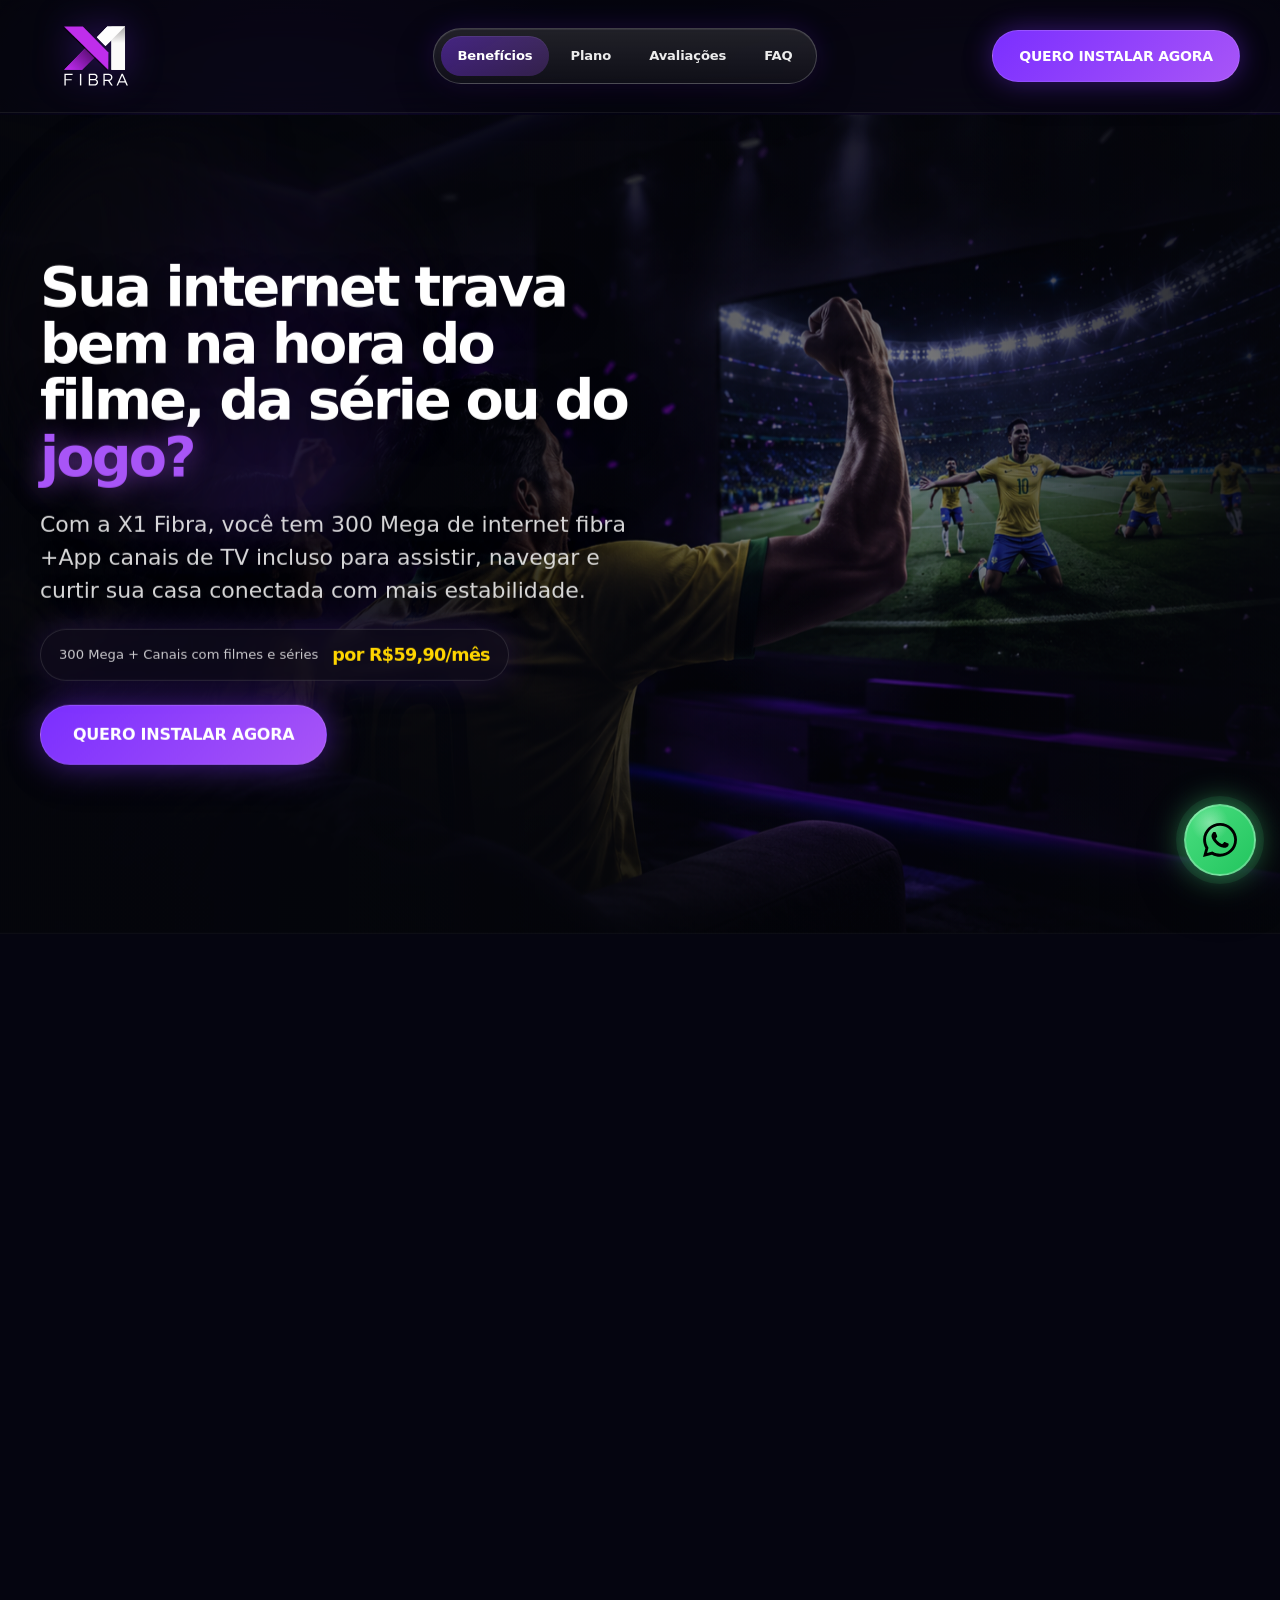
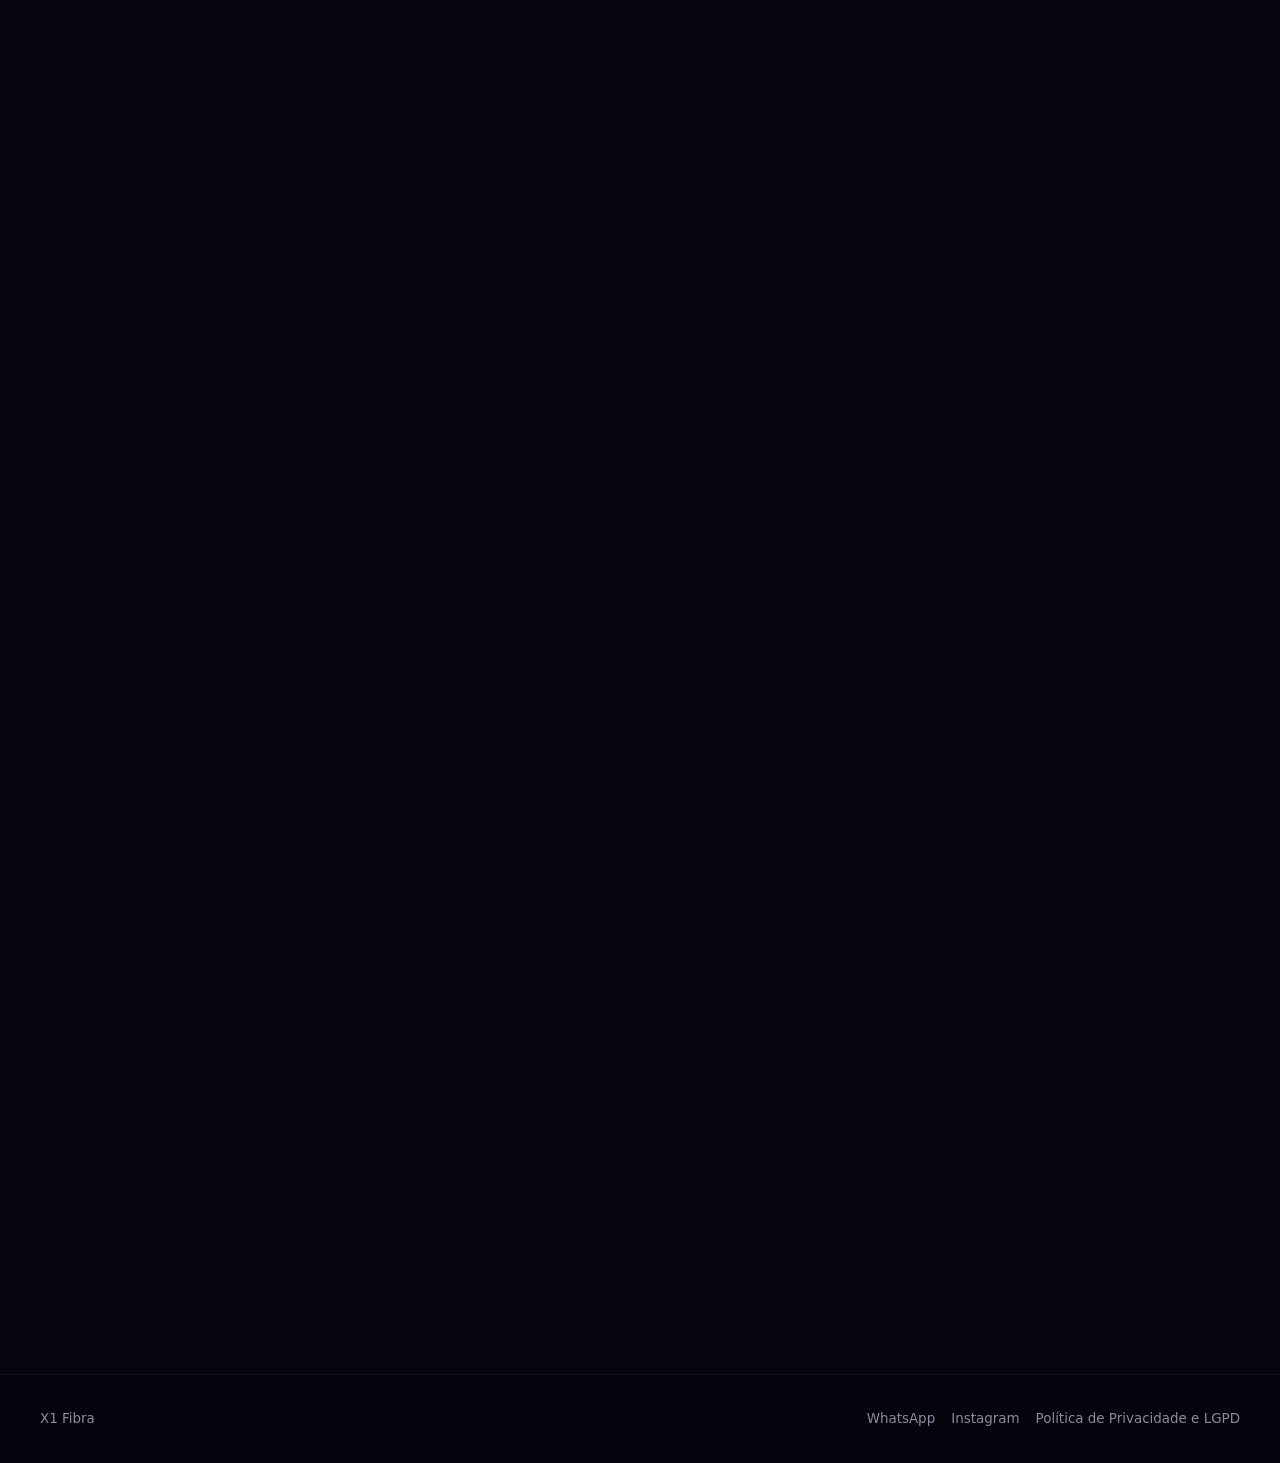
==== commit eb5b321a: "Commit 03 | Theodoro GTM" ====
--- a/index.html
+++ b/index.html
@@ -1,302 +1,3480 @@
-<!doctype html>
+<!DOCTYPE html>
 <html lang="pt-BR">
 <head>
-  <!-- Google Tag Manager -->
-  <script>(function(w,d,s,l,i){w[l]=w[l]||[];w[l].push({'gtm.start':
-  new Date().getTime(),event:'gtm.js'});var f=d.getElementsByTagName(s)[0],
-  j=d.createElement(s),dl=l!='dataLayer'?'&l='+l:'';j.async=true;j.src=
-  'https://www.googletagmanager.com/gtm.js?id='+i+dl;f.parentNode.insertBefore(j,f);
-  })(window,document,'script','dataLayer','GTM-5CW7DMTD');</script>
-  <!-- End Google Tag Manager -->
-  <meta charset="utf-8">
-  <meta name="viewport" content="width=device-width, initial-scale=1">
-  <meta name="description" content="De Paula Odontologia — cuidado, planejamento e confiança para o seu sorriso.">
-  <title>De Paula Odontologia</title>
-  <link rel="preconnect" href="https://fonts.googleapis.com">
-  <link rel="preconnect" href="https://fonts.gstatic.com" crossorigin>
-  <link href="https://fonts.googleapis.com/css2?family=Cormorant+Garamond:ital,wght@0,500;0,600;1,500&family=Montserrat:wght@400;500;600;700&display=swap" rel="stylesheet">
-  <link rel="stylesheet" href="styles.css">
+<!-- Google Tag Manager -->
+<script>(function(w,d,s,l,i){w[l]=w[l]||[];w[l].push({'gtm.start':
+new Date().getTime(),event:'gtm.js'});var f=d.getElementsByTagName(s)[0],
+j=d.createElement(s),dl=l!='dataLayer'?'&l='+l:'';j.async=true;j.src=
+'https://www.googletagmanager.com/gtm.js?id='+i+dl;f.parentNode.insertBefore(j,f);
+})(window,document,'script','dataLayer','GTM-5QJHDW6P');</script>
+<!-- End Google Tag Manager -->
+  <!-- Pacote preparado para hospedagem: assets externos e caminhos relativos. -->
+  <meta charset="UTF-8" />
+  <meta name="viewport" content="width=device-width, initial-scale=1.0" />
+  <title>X1 Fibra | 300 Mega + Watch incluso</title>
+  <meta name="description" content="X1 Fibra: 300 Mega de internet fibra + App canais de TV incluso por R$59,90/mês." />
+
+  <style>
+    :root {
+      --roxo-principal: #7B2FFF;
+      --amarelo-preco: #FFD600;
+      --preto-fundo: #0A0A12;
+      --roxo-dark: #3D1A8C;
+      --roxo-claro: #A855F7;
+      --branco: #FFFFFF;
+      --verde-desconto: #4ADE80;
+      --cinza-info: #8B8B9E;
+
+      --glass-bg: rgba(255, 255, 255, 0.055);
+      --glass-bg-strong: rgba(255, 255, 255, 0.085);
+      --glass-border: rgba(255, 255, 255, 0.12);
+      --glass-highlight: rgba(255, 255, 255, 0.18);
+      --container: 1200px;
+      --radius-xl: 34px;
+      --radius-lg: 24px;
+      --radius-md: 18px;
+      --shadow-soft: 0 30px 100px rgba(0, 0, 0, .48);
+      --shadow-purple: 0 0 72px rgba(123, 47, 255, .34);
+    }
+
+    * {
+      box-sizing: border-box;
+      margin: 0;
+      padding: 0;
+    }
+
+    html {
+      scroll-behavior: smooth;
+    }
+
+    body {
+      min-height: 100vh;
+      color: var(--branco);
+      background:
+        radial-gradient(circle at 15% 0%, rgba(168, 85, 247, .28), transparent 23rem),
+        radial-gradient(circle at 86% 0%, rgba(123, 47, 255, .32), transparent 24rem),
+        radial-gradient(circle at 78% 50%, rgba(61, 26, 140, .28), transparent 24rem),
+        linear-gradient(180deg, #07070d 0%, #0A0A12 44%, #050508 100%);
+      font-family: Inter, ui-sans-serif, system-ui, -apple-system, BlinkMacSystemFont, "Segoe UI", Arial, sans-serif;
+      line-height: 1.5;
+      overflow-x: hidden;
+    }
+
+    body::before {
+      content: "";
+      position: fixed;
+      inset: 0;
+      z-index: -3;
+      pointer-events: none;
+      background-image:
+        linear-gradient(rgba(255,255,255,.025) 1px, transparent 1px),
+        linear-gradient(90deg, rgba(255,255,255,.025) 1px, transparent 1px);
+      background-size: 64px 64px;
+      mask-image: linear-gradient(to bottom, rgba(0,0,0,.7), rgba(0,0,0,.04));
+    }
+
+    body::after {
+      content: "";
+      position: fixed;
+      inset: 0;
+      z-index: -2;
+      pointer-events: none;
+      background:
+        linear-gradient(115deg, transparent 0%, rgba(123, 47, 255, .08) 38%, transparent 68%),
+        radial-gradient(circle at 50% 108%, rgba(123, 47, 255, .26), transparent 28rem);
+    }
+
+    a {
+      color: inherit;
+      text-decoration: none;
+    }
+
+    button,
+    input {
+      font: inherit;
+    }
+
+    img {
+      max-width: 100%;
+      display: block;
+    }
+
+    .container {
+      width: min(var(--container), calc(100% - 40px));
+      margin-inline: auto;
+    }
+
+    .glass {
+      position: relative;
+      background:
+        linear-gradient(180deg, rgba(255,255,255,.09), rgba(255,255,255,.032));
+      border: 1px solid var(--glass-border);
+      border-radius: var(--radius-xl);
+      box-shadow: var(--shadow-soft), var(--shadow-purple);
+      backdrop-filter: blur(24px);
+      -webkit-backdrop-filter: blur(24px);
+      overflow: hidden;
+    }
+
+    .glass::before {
+      content: "";
+      position: absolute;
+      inset: 0;
+      background:
+        linear-gradient(135deg, rgba(255,255,255,.16), transparent 32%, transparent 70%, rgba(168,85,247,.08)),
+        radial-gradient(circle at 50% 100%, rgba(168,85,247,.2), transparent 18rem);
+      pointer-events: none;
+    }
+
+    .glass > * {
+      position: relative;
+      z-index: 1;
+    }
+
+    .header {
+      position: sticky;
+      top: 0;
+      z-index: 50;
+      background: rgba(7, 7, 13, .62);
+      border-bottom: 1px solid rgba(255,255,255,.07);
+      backdrop-filter: blur(22px);
+      -webkit-backdrop-filter: blur(22px);
+    }
+
+    .header-inner {
+      min-height: 72px;
+      display: grid;
+      grid-template-columns: 140px 1fr 170px;
+      align-items: center;
+      gap: 16px;
+    }
+
+    .logo {
+      width: 112px;
+      filter: drop-shadow(0 0 18px rgba(123, 47, 255, .34));
+    }
+
+    .nav {
+      justify-self: center;
+      display: flex;
+      align-items: center;
+      gap: 6px;
+      padding: 6px;
+      border-radius: 999px;
+      background: rgba(255,255,255,.045);
+      border: 1px solid rgba(255,255,255,.09);
+      backdrop-filter: blur(18px);
+      -webkit-backdrop-filter: blur(18px);
+    }
+
+    .nav a {
+      padding: 8px 12px;
+      border-radius: 999px;
+      color: rgba(255,255,255,.66);
+      font-size: .72rem;
+      font-weight: 700;
+      letter-spacing: -.01em;
+      transition: color .2s ease, background .2s ease;
+    }
+
+    .nav a:hover {
+      color: var(--branco);
+      background: rgba(123,47,255,.22);
+    }
+
+    .header-action {
+      justify-self: end;
+    }
+
+    .btn {
+      display: inline-flex;
+      align-items: center;
+      justify-content: center;
+      min-height: 46px;
+      padding: 0 20px;
+      border-radius: 999px;
+      border: 1px solid rgba(255,255,255,.13);
+      color: var(--branco);
+      background: linear-gradient(135deg, var(--roxo-principal), var(--roxo-claro));
+      box-shadow: 0 0 26px rgba(123,47,255,.42);
+      font-size: .8rem;
+      font-weight: 850;
+      letter-spacing: -.01em;
+      cursor: pointer;
+      transition: transform .22s ease, box-shadow .22s ease, border-color .22s ease;
+      white-space: nowrap;
+    }
+
+    .btn:hover {
+      transform: translateY(-2px);
+      box-shadow: 0 0 42px rgba(123,47,255,.58);
+      border-color: rgba(255,255,255,.22);
+    }
+
+    .btn-full {
+      width: 100%;
+    }
+
+    .hero {
+      position: relative;
+      padding: 78px 0 84px;
+      text-align: center;
+      overflow: hidden;
+    }
+
+    .hero::before,
+    .hero::after {
+      content: "";
+      position: absolute;
+      top: -120px;
+      width: 430px;
+      height: 430px;
+      border-radius: 50%;
+      pointer-events: none;
+      filter: blur(20px);
+      opacity: .72;
+    }
+
+    .hero::before {
+      left: -140px;
+      background: radial-gradient(circle, rgba(168,85,247,.54), transparent 62%);
+    }
+
+    .hero::after {
+      right: -140px;
+      background: radial-gradient(circle, rgba(123,47,255,.56), transparent 62%);
+    }
+
+    .hero-content {
+      position: relative;
+      z-index: 2;
+      max-width: 790px;
+      margin: 0 auto;
+    }
+
+    .hero h1 {
+      max-width: 760px;
+      margin: 0 auto;
+      font-size: clamp(2.15rem, 5.2vw, 4.15rem);
+      line-height: 1.02;
+      letter-spacing: -.062em;
+      font-weight: 860;
+    }
+
+    .accent {
+      color: var(--roxo-claro);
+      text-shadow: 0 0 26px rgba(168,85,247,.62);
+    }
+
+    .hero-text {
+      max-width: 690px;
+      margin: 18px auto 0;
+      color: rgba(255,255,255,.66);
+      font-size: clamp(.92rem, 1.5vw, 1.02rem);
+      line-height: 1.7;
+    }
+
+    .hero-offer {
+      width: fit-content;
+      max-width: 100%;
+      display: flex;
+      align-items: center;
+      gap: 14px;
+      margin: 26px auto 0;
+      padding: 10px 12px 10px 18px;
+      border-radius: 999px;
+      background: rgba(255,255,255,.06);
+      border: 1px solid rgba(255,255,255,.11);
+      backdrop-filter: blur(20px);
+      -webkit-backdrop-filter: blur(20px);
+      box-shadow: 0 0 34px rgba(123,47,255,.22);
+    }
+
+    .hero-offer span {
+      color: rgba(255,255,255,.78);
+      font-size: .82rem;
+      font-weight: 750;
+    }
+
+    .hero-offer strong {
+      color: var(--amarelo-preco);
+      font-size: 1.1rem;
+      font-weight: 900;
+      letter-spacing: -.04em;
+    }
+
+    .hero-actions {
+      display: flex;
+      justify-content: center;
+      gap: 12px;
+      margin-top: 22px;
+      flex-wrap: wrap;
+    }
+
+    .hero-showcase {
+      width: min(920px, 100%);
+      margin: 54px auto 0;
+      padding: 14px;
+      border-radius: 32px;
+      background:
+        linear-gradient(180deg, rgba(255,255,255,.09), rgba(255,255,255,.028));
+      border: 1px solid rgba(255,255,255,.12);
+      box-shadow:
+        0 42px 120px rgba(0,0,0,.58),
+        0 0 62px rgba(123,47,255,.26);
+      backdrop-filter: blur(22px);
+      -webkit-backdrop-filter: blur(22px);
+    }
+
+    .showcase-inner {
+      min-height: 350px;
+      border-radius: 24px;
+      background:
+        linear-gradient(180deg, rgba(5,5,12,.36), rgba(5,5,12,.92)),
+        radial-gradient(circle at 50% 32%, rgba(168,85,247,.48), transparent 10rem),
+        radial-gradient(circle at 50% 40%, rgba(123,47,255,.24), transparent 20rem),
+        #070711;
+      border: 1px solid rgba(255,255,255,.09);
+      position: relative;
+      overflow: hidden;
+    }
+
+    .showcase-inner::before {
+      content: "";
+      position: absolute;
+      left: 50%;
+      top: 48%;
+      width: 570px;
+      height: 570px;
+      transform: translate(-50%, -50%);
+      border-radius: 50%;
+      border: 1px solid rgba(255,255,255,.1);
+      box-shadow:
+        0 0 0 56px rgba(255,255,255,.021),
+        0 0 0 118px rgba(255,255,255,.012),
+        0 0 94px rgba(168,85,247,.5);
+    }
+
+    .showcase-content {
+      position: absolute;
+      inset: 0;
+      display: grid;
+      grid-template-columns: .9fr 1.1fr;
+      align-items: center;
+      gap: 24px;
+      padding: 32px;
+    }
+
+    .showcase-speed {
+      text-align: left;
+    }
+
+    .showcase-speed .num {
+      display: block;
+      font-size: clamp(5rem, 12vw, 9.2rem);
+      line-height: .78;
+      letter-spacing: -.11em;
+      font-weight: 930;
+    }
+
+    .showcase-speed .unit {
+      display: inline-flex;
+      margin-top: 12px;
+      padding: 8px 13px;
+      border-radius: 999px;
+      background: rgba(123,47,255,.45);
+      border: 1px solid rgba(255,255,255,.16);
+      font-size: .86rem;
+      font-weight: 880;
+    }
+
+    .showcase-lines {
+      display: grid;
+      gap: 14px;
+    }
+
+    .line-card {
+      min-height: 64px;
+      display: flex;
+      align-items: center;
+      justify-content: space-between;
+      gap: 14px;
+      padding: 16px;
+      border-radius: 18px;
+      background: rgba(255,255,255,.075);
+      border: 1px solid rgba(255,255,255,.1);
+      backdrop-filter: blur(16px);
+    }
+
+    .line-card strong {
+      font-size: .9rem;
+      font-weight: 820;
+    }
+
+    .line-card span {
+      color: rgba(255,255,255,.54);
+      font-size: .78rem;
+    }
+
+    .section {
+      padding: 86px 0;
+      position: relative;
+    }
+
+    .section-head {
+      max-width: 720px;
+      margin: 0 auto 38px;
+      text-align: center;
+    }
+
+    .section-title {
+      font-size: clamp(1.85rem, 3.9vw, 3.05rem);
+      line-height: 1.08;
+      letter-spacing: -.052em;
+      font-weight: 820;
+    }
+
+    .section-lead {
+      margin-top: 16px;
+      color: rgba(255,255,255,.66);
+      font-size: clamp(.92rem, 1.5vw, 1.02rem);
+      line-height: 1.7;
+    }
+
+    .feature-grid {
+      display: grid;
+      grid-template-columns: .9fr 1.1fr;
+      gap: 18px;
+      align-items: stretch;
+    }
+
+    .feature-stack {
+      display: grid;
+      gap: 18px;
+    }
+
+    .feature-card {
+      min-height: 230px;
+      padding: 24px;
+      border-radius: 24px;
+      background:
+        linear-gradient(180deg, rgba(255,255,255,.085), rgba(255,255,255,.028));
+      border: 1px solid var(--glass-border);
+      box-shadow: 0 22px 80px rgba(0,0,0,.34);
+      backdrop-filter: blur(24px);
+      -webkit-backdrop-filter: blur(24px);
+      position: relative;
+      overflow: hidden;
+    }
+
+    .feature-card.large {
+      min-height: 478px;
+    }
+
+    .feature-card::before {
+      content: "";
+      position: absolute;
+      inset: 0;
+      background:
+        radial-gradient(circle at 50% 8%, rgba(168,85,247,.22), transparent 11rem),
+        linear-gradient(135deg, rgba(255,255,255,.13), transparent 38%);
+      pointer-events: none;
+    }
+
+    .feature-visual {
+      width: 100%;
+      height: 130px;
+      margin-bottom: 26px;
+      border-radius: 20px;
+      background:
+        radial-gradient(circle at 50% 50%, rgba(255,255,255,.18), transparent 2.2rem),
+        radial-gradient(circle at 50% 50%, rgba(168,85,247,.58), transparent 7rem),
+        rgba(5,5,12,.52);
+      border: 1px solid rgba(255,255,255,.08);
+      position: relative;
+      overflow: hidden;
+    }
+
+    .feature-card.large .feature-visual {
+      height: 260px;
+    }
+
+    .feature-visual::before {
+      content: "";
+      position: absolute;
+      left: 50%;
+      top: 50%;
+      width: 118px;
+      height: 118px;
+      transform: translate(-50%, -50%);
+      border-radius: 50%;
+      border: 1px solid rgba(255,255,255,.14);
+      box-shadow:
+        0 0 0 28px rgba(168,85,247,.07),
+        0 0 46px rgba(168,85,247,.58);
+    }
+
+    .feature-visual::after {
+      position: absolute;
+      inset: 0;
+      display: grid;
+      place-items: center;
+      color: var(--branco);
+      font-size: 2.8rem;
+      font-weight: 900;
+      text-shadow: 0 0 30px rgba(168,85,247,.9);
+    }
+
+    .visual-play::after { content: "▶"; }
+    .visual-wifi::after { content: "⌁"; font-size: 3.25rem; }
+    .visual-tv::after { content: "▣"; }
+    .visual-support::after { content: "☎"; }
+
+    .feature-card h3,
+    .glass-card h3 {
+      font-size: 1rem;
+      line-height: 1.22;
+      letter-spacing: -.03em;
+      font-weight: 830;
+      margin-bottom: 10px;
+      position: relative;
+    }
+
+    .feature-card p,
+    .glass-card p {
+      color: rgba(255,255,255,.63);
+      font-size: .88rem;
+      line-height: 1.55;
+      position: relative;
+    }
+
+    .plan-layout {
+      display: grid;
+      grid-template-columns: 1.05fr .95fr;
+      gap: 18px;
+      align-items: stretch;
+    }
+
+    .plan-copy {
+      padding: 30px;
+    }
+
+    .plan-copy h2 {
+      font-size: clamp(1.65rem, 3.4vw, 2.75rem);
+      line-height: 1.08;
+      letter-spacing: -.052em;
+      font-weight: 830;
+      margin-bottom: 24px;
+    }
+
+    .plan-list {
+      list-style: none;
+      display: grid;
+      gap: 12px;
+      margin-bottom: 24px;
+    }
+
+    .plan-list li {
+      display: flex;
+      gap: 10px;
+      align-items: flex-start;
+      color: rgba(255,255,255,.7);
+      font-size: .92rem;
+    }
+
+    .plan-list li::before {
+      content: "✓";
+      flex: 0 0 22px;
+      width: 22px;
+      height: 22px;
+      display: grid;
+      place-items: center;
+      border-radius: 999px;
+      background: rgba(74,222,128,.18);
+      border: 1px solid rgba(74,222,128,.28);
+      color: var(--verde-desconto);
+      font-size: .74rem;
+      font-weight: 900;
+      margin-top: 1px;
+    }
+
+    .price-panel {
+      padding: 24px;
+    }
+
+    .price-inner {
+      min-height: 100%;
+      display: grid;
+      gap: 14px;
+    }
+
+    .speed-panel,
+    .value-panel,
+    .mini-panel {
+      border-radius: 22px;
+      background: rgba(5,5,12,.58);
+      border: 1px solid rgba(255,255,255,.09);
+      box-shadow: inset 0 1px 0 rgba(255,255,255,.06);
+    }
+
+    .speed-panel {
+      min-height: 180px;
+      padding: 24px;
+      background:
+        radial-gradient(circle at 50% 55%, rgba(168,85,247,.25), transparent 10rem),
+        rgba(5,5,12,.58);
+    }
+
+    .speed-row {
+      display: flex;
+      align-items: flex-end;
+      gap: 12px;
+    }
+
+    .speed-number {
+      font-size: clamp(4.5rem, 8vw, 6.8rem);
+      line-height: .78;
+      letter-spacing: -.11em;
+      font-weight: 930;
+    }
+
+    .speed-unit {
+      margin-bottom: 7px;
+      display: inline-flex;
+      padding: 8px 13px;
+      border-radius: 999px;
+      background: rgba(123,47,255,.55);
+      border: 1px solid rgba(255,255,255,.15);
+      font-size: .85rem;
+      font-weight: 880;
+    }
+
+    .watch-pill {
+      width: fit-content;
+      display: inline-flex;
+      margin-top: 16px;
+      padding: 7px 12px;
+      border-radius: 999px;
+      color: var(--verde-desconto);
+      background: rgba(74,222,128,.1);
+      border: 1px solid rgba(74,222,128,.24);
+      font-size: .8rem;
+      font-weight: 800;
+    }
+
+    .value-panel {
+      padding: 22px;
+      background:
+        radial-gradient(circle at 58% 44%, rgba(255,214,0,.11), transparent 11rem),
+        rgba(5,5,12,.58);
+    }
+
+    .price-label {
+      color: rgba(255,255,255,.68);
+      font-size: .82rem;
+      font-weight: 750;
+    }
+
+    .price-row {
+      display: flex;
+      align-items: baseline;
+      gap: 6px;
+      margin-top: 6px;
+    }
+
+    .price-row .currency {
+      font-weight: 900;
+      font-size: 1rem;
+    }
+
+    .price-row .number {
+      color: var(--amarelo-preco);
+      font-size: clamp(3.2rem, 6vw, 4.85rem);
+      line-height: .9;
+      letter-spacing: -.08em;
+      font-weight: 930;
+    }
+
+    .price-row .cents {
+      color: var(--amarelo-preco);
+      font-size: 2rem;
+      font-weight: 900;
+    }
+
+    .price-row .month {
+      color: rgba(255,255,255,.68);
+      font-size: .9rem;
+      font-weight: 700;
+    }
+
+    .mini-grid {
+      display: grid;
+      grid-template-columns: repeat(3, 1fr);
+      gap: 12px;
+    }
+
+    .mini-panel {
+      min-height: 86px;
+      padding: 14px;
+    }
+
+    .mini-panel strong {
+      display: block;
+      font-size: .95rem;
+      letter-spacing: -.03em;
+      margin-bottom: 8px;
+    }
+
+    .mini-panel span {
+      color: rgba(255,255,255,.58);
+      font-size: .74rem;
+    }
+
+    .trust-grid {
+      display: grid;
+      grid-template-columns: repeat(4, 1fr);
+      gap: 18px;
+    }
+
+    .glass-card {
+      min-height: 220px;
+      padding: 24px;
+      border-radius: 24px;
+      background:
+        linear-gradient(180deg, rgba(255,255,255,.075), rgba(255,255,255,.026));
+      border: 1px solid var(--glass-border);
+      box-shadow: 0 22px 80px rgba(0,0,0,.32);
+      backdrop-filter: blur(24px);
+      -webkit-backdrop-filter: blur(24px);
+      position: relative;
+      overflow: hidden;
+    }
+
+    .glass-card::before {
+      content: "";
+      position: absolute;
+      inset: 0;
+      background:
+        radial-gradient(circle at 50% 0%, rgba(168,85,247,.22), transparent 12rem),
+        linear-gradient(135deg, rgba(255,255,255,.11), transparent 40%);
+      pointer-events: none;
+    }
+
+    .chip {
+      width: fit-content;
+      margin-bottom: 22px;
+      padding: 7px 10px;
+      border-radius: 999px;
+      background: rgba(123,47,255,.2);
+      border: 1px solid rgba(168,85,247,.22);
+      color: rgba(255,255,255,.76);
+      font-size: .74rem;
+      font-weight: 800;
+      position: relative;
+    }
+
+    .reviews-layout {
+      display: grid;
+      grid-template-columns: .8fr 1.2fr;
+      gap: 22px;
+      align-items: center;
+    }
+
+    .reviews-copy h2 {
+      font-size: clamp(1.85rem, 3.8vw, 3.1rem);
+      line-height: 1.08;
+      letter-spacing: -.052em;
+      font-weight: 830;
+    }
+
+    .reviews-copy p {
+      margin-top: 16px;
+      color: rgba(255,255,255,.64);
+      font-size: .95rem;
+    }
+
+    .reviews-grid {
+      display: grid;
+      grid-template-columns: repeat(2, 1fr);
+      gap: 14px;
+    }
+
+    .review {
+      padding: 18px;
+      border-radius: 20px;
+      background:
+        linear-gradient(180deg, rgba(255,255,255,.08), rgba(255,255,255,.028));
+      border: 1px solid rgba(255,255,255,.11);
+      box-shadow: 0 18px 64px rgba(0,0,0,.28);
+      backdrop-filter: blur(22px);
+      -webkit-backdrop-filter: blur(22px);
+    }
+
+    .review-head {
+      display: flex;
+      align-items: center;
+      gap: 10px;
+      margin-bottom: 8px;
+    }
+
+    .avatar {
+      width: 38px;
+      height: 38px;
+      flex: 0 0 38px;
+      display: grid;
+      place-items: center;
+      border-radius: 13px;
+      background: linear-gradient(135deg, rgba(123,47,255,.95), rgba(168,85,247,.45));
+      box-shadow: 0 0 24px rgba(123,47,255,.3);
+      font-size: .86rem;
+      font-weight: 900;
+    }
+
+    .review-name {
+      color: var(--branco);
+      font-size: .9rem;
+      font-weight: 830;
+      line-height: 1.1;
+    }
+
+    .meta {
+      color: var(--cinza-info);
+      font-size: .73rem;
+    }
+
+    .stars {
+      color: var(--amarelo-preco);
+      font-size: .8rem;
+      margin: 5px 0;
+      letter-spacing: .04em;
+    }
+
+    .review p {
+      color: rgba(255,255,255,.63);
+      font-size: .83rem;
+      line-height: 1.5;
+    }
+
+    .about-layout {
+      display: grid;
+      grid-template-columns: 1.08fr .92fr;
+      gap: 18px;
+      align-items: stretch;
+    }
+
+    .about-text {
+      padding: 30px;
+    }
+
+    .about-text h2 {
+      font-size: clamp(1.75rem, 3.5vw, 2.9rem);
+      line-height: 1.08;
+      letter-spacing: -.052em;
+      font-weight: 830;
+      margin-bottom: 20px;
+    }
+
+    .about-text p {
+      color: rgba(255,255,255,.66);
+      font-size: .92rem;
+      line-height: 1.72;
+      margin-top: 16px;
+    }
+
+    .about-visual {
+      min-height: 430px;
+      border-radius: var(--radius-xl);
+      background:
+        linear-gradient(180deg, rgba(5,5,12,.18), rgba(5,5,12,.86)),
+        radial-gradient(circle at 50% 42%, rgba(168,85,247,.46), transparent 9rem),
+        radial-gradient(circle at 50% 46%, rgba(123,47,255,.24), transparent 19rem),
+        #070711;
+      border: 1px solid rgba(255,255,255,.1);
+      box-shadow: var(--shadow-soft);
+      position: relative;
+      overflow: hidden;
+    }
+
+    .about-visual::before {
+      content: "";
+      position: absolute;
+      left: 50%;
+      top: 50%;
+      width: 440px;
+      height: 440px;
+      transform: translate(-50%, -50%);
+      border-radius: 999px;
+      border: 1px solid rgba(255,255,255,.1);
+      box-shadow:
+        0 0 0 42px rgba(255,255,255,.022),
+        0 0 0 88px rgba(255,255,255,.014),
+        0 0 88px rgba(168,85,247,.52);
+    }
+
+    .about-visual::after {
+      content: "X1";
+      position: absolute;
+      inset: 0;
+      display: grid;
+      place-items: center;
+      color: rgba(255,255,255,.92);
+      font-size: clamp(4.8rem, 10vw, 8.2rem);
+      font-weight: 930;
+      letter-spacing: -.13em;
+      text-shadow: 0 0 42px rgba(168,85,247,.55);
+    }
+
+    .faq {
+      max-width: 880px;
+      margin: 0 auto;
+    }
+
+    .faq-item {
+      margin-top: 12px;
+      padding: 20px 22px;
+      border-radius: 20px;
+      background:
+        linear-gradient(180deg, rgba(255,255,255,.07), rgba(255,255,255,.025));
+      border: 1px solid rgba(255,255,255,.1);
+      backdrop-filter: blur(20px);
+      -webkit-backdrop-filter: blur(20px);
+    }
+
+    .faq-q {
+      color: var(--branco);
+      font-size: .94rem;
+      font-weight: 830;
+      letter-spacing: -.02em;
+      margin-bottom: 6px;
+    }
+
+    .faq-a {
+      color: rgba(255,255,255,.64);
+      font-size: .9rem;
+      line-height: 1.62;
+    }
+
+    .final-panel {
+      display: grid;
+      grid-template-columns: 1fr .86fr;
+      gap: 18px;
+      align-items: center;
+      padding: 18px;
+    }
+
+    .final-copy {
+      min-height: 310px;
+      display: flex;
+      align-items: center;
+      padding: 30px;
+      border-radius: 26px;
+      background:
+        radial-gradient(circle at 14% 12%, rgba(123,47,255,.22), transparent 18rem),
+        rgba(5,5,12,.48);
+      border: 1px solid rgba(255,255,255,.08);
+    }
+
+    .final-copy h2 {
+      font-size: clamp(1.75rem, 3.7vw, 3.05rem);
+      line-height: 1.08;
+      letter-spacing: -.052em;
+      font-weight: 830;
+    }
+
+    .form-card {
+      padding: 24px;
+      border-radius: 26px;
+      background: rgba(5,5,12,.56);
+      border: 1px solid rgba(255,255,255,.09);
+      backdrop-filter: blur(20px);
+      -webkit-backdrop-filter: blur(20px);
+    }
+
+    .field {
+      width: 100%;
+      min-height: 52px;
+      margin-bottom: 12px;
+      padding: 0 15px;
+      color: var(--branco);
+      background: rgba(255,255,255,.07);
+      border: 1px solid rgba(255,255,255,.1);
+      border-radius: 15px;
+      outline: 0;
+      font-size: .9rem;
+    }
+
+    .field::placeholder {
+      color: rgba(255,255,255,.52);
+    }
+
+    .field:focus {
+      border-color: rgba(168,85,247,.6);
+      box-shadow: 0 0 0 4px rgba(123,47,255,.14);
+    }
+
+    .form-note {
+      color: var(--cinza-info);
+      font-size: .76rem;
+      line-height: 1.45;
+      margin-top: 10px;
+    }
+
+    .footer {
+      padding: 34px 0;
+      border-top: 1px solid rgba(255,255,255,.07);
+      color: var(--cinza-info);
+      background: rgba(0,0,0,.18);
+    }
+
+    .footer-inner {
+      display: flex;
+      align-items: center;
+      justify-content: space-between;
+      gap: 18px;
+      flex-wrap: wrap;
+      font-size: .84rem;
+    }
+
+    .footer-links {
+      display: flex;
+      gap: 16px;
+      flex-wrap: wrap;
+    }
+
+    .footer-links a:hover {
+      color: var(--branco);
+    }
+
+
+    .no-break {
+      white-space: nowrap;
+    }
+
+    .floating-whatsapp {
+      position: fixed;
+      right: 18px;
+      bottom: 18px;
+      z-index: 60;
+      width: 56px;
+      height: 56px;
+      display: grid;
+      place-items: center;
+      border-radius: 999px;
+      color: #06140a;
+      background: linear-gradient(135deg, var(--verde-desconto), #22c55e);
+      border: 1px solid rgba(255,255,255,.22);
+      box-shadow: 0 0 34px rgba(74,222,128,.42);
+      font-size: 1.35rem;
+      font-weight: 900;
+      transition: transform .2s ease, box-shadow .2s ease;
+    }
+
+    .floating-whatsapp:hover {
+      transform: translateY(-2px) scale(1.03);
+      box-shadow: 0 0 46px rgba(74,222,128,.58);
+    }
+
+    @media (max-width: 1024px) {
+      .header-inner {
+        grid-template-columns: 130px 1fr;
+      }
+
+      .nav {
+        display: none;
+      }
+
+      .header-action {
+        justify-self: end;
+      }
+
+      .feature-grid,
+      .plan-layout,
+      .reviews-layout,
+      .about-layout,
+      .final-panel {
+        grid-template-columns: 1fr;
+      }
+
+      .trust-grid {
+        grid-template-columns: repeat(2, 1fr);
+      }
+
+      .feature-card.large {
+        min-height: 360px;
+      }
+
+      .feature-card.large .feature-visual {
+        height: 170px;
+      }
+
+      .showcase-content {
+        grid-template-columns: 1fr;
+        align-items: end;
+      }
+
+      .showcase-lines {
+        grid-template-columns: repeat(3, 1fr);
+      }
+    }
+
+    @media (max-width: 720px) {
+      .container {
+        width: min(100% - 28px, var(--container));
+      }
+
+      .header-inner {
+        min-height: 66px;
+        grid-template-columns: 104px 1fr;
+      }
+
+      .logo {
+        width: 96px;
+      }
+
+      .header .btn {
+        min-height: 40px;
+        padding: 0 12px;
+        font-size: .68rem;
+      }
+
+      .hero {
+        padding: 60px 0 66px;
+      }
+
+      .hero h1 {
+        font-size: 2.18rem;
+        letter-spacing: -.055em;
+      }
+
+      .hero-text br,
+      .section-lead br,
+      .about-text p br,
+      .faq-a br,
+      .final-copy h2 br {
+        display: none;
+      }
+
+      .hero-offer {
+        align-items: flex-start;
+        flex-direction: column;
+        width: 100%;
+        border-radius: 22px;
+        padding: 16px;
+      }
+
+      .hero-offer .btn {
+        width: 100%;
+      }
+
+      .hero-showcase {
+        margin-top: 42px;
+        border-radius: 26px;
+        padding: 10px;
+      }
+
+      .showcase-inner {
+        min-height: 460px;
+      }
+
+      .showcase-content {
+        padding: 20px;
+      }
+
+      .showcase-lines {
+        grid-template-columns: 1fr;
+      }
+
+      .section {
+        padding: 66px 0;
+      }
+
+      .section-head {
+        margin-bottom: 30px;
+      }
+
+      .feature-card,
+      .feature-card.large {
+        min-height: auto;
+        padding: 20px;
+      }
+
+      .feature-visual,
+      .feature-card.large .feature-visual {
+        height: 142px;
+        margin-bottom: 22px;
+      }
+
+      .mini-grid,
+      .trust-grid,
+      .reviews-grid {
+        grid-template-columns: 1fr;
+      }
+
+      .plan-copy,
+      .price-panel,
+      .about-text,
+      .final-copy,
+      .form-card {
+        padding: 22px;
+        border-radius: 24px;
+      }
+
+      .about-visual {
+        min-height: 310px;
+        border-radius: 24px;
+      }
+
+      .final-copy {
+        min-height: auto;
+      }
+
+      .btn {
+        width: 100%;
+      }
+
+      .footer-inner {
+        align-items: flex-start;
+        flex-direction: column;
+      }
+
+      .floating-whatsapp {
+        width: 54px;
+        height: 54px;
+        right: 14px;
+        bottom: 14px;
+      }
+    }
+  </style>
+
+  <style>
+    /* AJUSTE V5 — Sessão 01 em grid 4 colunas uniforme */
+    #beneficios .feature-grid {
+      display: grid;
+      grid-template-columns: repeat(4, minmax(0, 1fr));
+      gap: 18px;
+      align-items: stretch;
+    }
+
+    #beneficios .feature-stack {
+      display: contents;
+    }
+
+    #beneficios .feature-card,
+    #beneficios .feature-card.large {
+      min-height: 330px;
+      height: 100%;
+      padding: 22px;
+      border-radius: 24px;
+      display: flex;
+      flex-direction: column;
+      justify-content: flex-start;
+    }
+
+    #beneficios .feature-card.large .feature-visual,
+    #beneficios .feature-visual {
+      width: 100%;
+      height: 145px;
+      margin-bottom: 22px;
+      border-radius: 20px;
+      flex: 0 0 auto;
+    }
+
+    #beneficios .feature-card h3,
+    #beneficios .glass-card h3 {
+      font-size: 0.98rem;
+      line-height: 1.18;
+      margin-bottom: 10px;
+    }
+
+    #beneficios .feature-card p,
+    #beneficios .glass-card p {
+      font-size: 0.86rem;
+      line-height: 1.5;
+    }
+
+    #beneficios .feature-visual::before {
+      width: 104px;
+      height: 104px;
+      box-shadow:
+        0 0 0 24px rgba(168,85,247,.07),
+        0 0 44px rgba(168,85,247,.62);
+    }
+
+    #beneficios .feature-visual::after {
+      font-size: 2.65rem;
+    }
+
+    #beneficios .visual-wifi::after {
+      font-size: 3rem;
+    }
+
+    @media (max-width: 1024px) {
+      #beneficios .feature-grid {
+        grid-template-columns: repeat(2, minmax(0, 1fr));
+      }
+
+      #beneficios .feature-card,
+      #beneficios .feature-card.large {
+        min-height: 300px;
+      }
+    }
+
+    @media (max-width: 720px) {
+      #beneficios .feature-grid {
+        grid-template-columns: 1fr;
+      }
+
+      #beneficios .feature-card,
+      #beneficios .feature-card.large {
+        min-height: auto;
+      }
+
+      #beneficios .feature-card.large .feature-visual,
+      #beneficios .feature-visual {
+        height: 140px;
+      }
+    }
+  </style>
+
+
+  <style>
+    /* AJUSTE V6 — peso tipográfico mais leve e destaques controlados */
+    body {
+      font-weight: 400;
+    }
+
+    .hero h1,
+    .section-title,
+    .plan-copy h2,
+    .reviews-copy h2,
+    .about-text h2,
+    .final-copy h2 {
+      font-weight: 650 !important;
+    }
+
+    .hero h1 {
+      letter-spacing: -0.045em !important;
+    }
+
+    .section-title,
+    .plan-copy h2,
+    .reviews-copy h2,
+    .about-text h2,
+    .final-copy h2 {
+      letter-spacing: -0.038em !important;
+    }
+
+    .accent {
+      color: var(--roxo-claro) !important;
+      font-weight: 800 !important;
+      text-shadow: 0 0 24px rgba(168,85,247,.58);
+    }
+
+    .hero-offer span,
+    .price-label,
+    .meta,
+    .form-note,
+    .section-lead,
+    .hero-text,
+    .feature-card p,
+    .glass-card p,
+    .review p,
+    .about-text p,
+    .faq-a,
+    .plan-list li {
+      font-weight: 400 !important;
+    }
+
+    .feature-card h3,
+    .glass-card h3,
+    .faq-q,
+    .review-name,
+    .mini-panel strong,
+    .line-card strong {
+      font-weight: 600 !important;
+    }
+
+    .chip,
+    .watch-pill,
+    .speed-unit,
+    .line-card span,
+    .mini-panel span {
+      font-weight: 500 !important;
+    }
+
+    .btn,
+    .header .btn,
+    .nav a {
+      font-weight: 650 !important;
+    }
+
+    .showcase-speed .num,
+    .speed-number,
+    .price-row .number {
+      font-weight: 760 !important;
+    }
+
+    .price-row .currency,
+    .price-row .cents,
+    .hero-offer strong {
+      font-weight: 760 !important;
+    }
+
+    .feature-card {
+      color: rgba(255,255,255,.92);
+    }
+
+    #beneficios .feature-card h3 {
+      color: rgba(255,255,255,.92);
+    }
+
+    #beneficios .feature-card p {
+      color: rgba(255,255,255,.62);
+    }
+  </style>
+
+
+<style>
+  /* AJUSTE V7 — substituir ícones por imagens na seção 01 */
+  #beneficios .feature-image {
+    width: 100%;
+    height: 145px;
+    object-fit: cover;
+    object-position: center;
+    display: block;
+    margin-bottom: 22px;
+    border-radius: 20px;
+    border: 1px solid rgba(255,255,255,.10);
+    box-shadow:
+      inset 0 1px 0 rgba(255,255,255,.05),
+      0 18px 48px rgba(0,0,0,.26);
+    background: rgba(5,5,12,.42);
+  }
+
+  #beneficios .feature-card.large .feature-image {
+    height: 145px;
+  }
+
+  #beneficios .feature-visual {
+    display: none !important;
+  }
+
+  @media (max-width: 720px) {
+    #beneficios .feature-image,
+    #beneficios .feature-card.large .feature-image {
+      height: 140px;
+    }
+  }
+</style>
+
+
+<style>
+  /* AJUSTE V8 — background aplicado na hero */
+  .hero {
+    position: relative;
+    padding: 78px 0 84px;
+    text-align: center;
+    overflow: hidden;
+    background:
+      linear-gradient(180deg, rgba(7,7,13,.78) 0%, rgba(7,7,13,.58) 24%, rgba(7,7,13,.48) 60%, rgba(7,7,13,.78) 100%),
+      linear-gradient(90deg, rgba(6,6,12,.78) 0%, rgba(6,6,12,.20) 20%, rgba(6,6,12,.12) 50%, rgba(6,6,12,.20) 80%, rgba(6,6,12,.78) 100%),
+      url("assets/images/hero-background-legado.png") center center / cover no-repeat;
+    border-bottom: 1px solid rgba(255,255,255,.04);
+  }
+
+  .hero::before {
+    content: "";
+    position: absolute;
+    inset: 0;
+    pointer-events: none;
+    background:
+      radial-gradient(circle at 50% 52%, rgba(123,47,255,.20), transparent 28rem),
+      linear-gradient(180deg, rgba(8,8,14,.12), transparent 20%, transparent 76%, rgba(8,8,14,.22));
+    z-index: 0;
+  }
+
+  .hero::after {
+    content: "";
+    position: absolute;
+    inset: 0;
+    pointer-events: none;
+    background:
+      linear-gradient(180deg, rgba(10,10,18,.10) 0%, transparent 16%, transparent 84%, rgba(10,10,18,.36) 100%);
+    z-index: 0;
+  }
+
+  .hero-content,
+  .hero-showcase {
+    position: relative;
+    z-index: 2;
+  }
+
+  .hero-content {
+    max-width: 860px;
+  }
+
+  .hero h1 {
+    text-shadow: 0 10px 36px rgba(0,0,0,.42);
+  }
+
+  .hero-text {
+    color: rgba(255,255,255,.80);
+    text-shadow: 0 6px 22px rgba(0,0,0,.45);
+  }
+
+  .hero-offer {
+    background: rgba(18,12,36,.54);
+    border: 1px solid rgba(255,255,255,.12);
+    box-shadow: 0 0 34px rgba(123,47,255,.18);
+  }
+
+  .hero-showcase {
+    background: linear-gradient(180deg, rgba(255,255,255,.06), rgba(255,255,255,.02));
+    box-shadow:
+      0 36px 110px rgba(0,0,0,.50),
+      0 0 54px rgba(123,47,255,.16);
+  }
+
+  .showcase-inner {
+    background:
+      linear-gradient(180deg, rgba(5,5,12,.52), rgba(5,5,12,.80)),
+      radial-gradient(circle at 50% 32%, rgba(168,85,247,.22), transparent 12rem),
+      rgba(7,7,17,.82);
+  }
+
+  @media (max-width: 720px) {
+    .hero {
+      padding: 60px 0 66px;
+      background-position: center top;
+    }
+  }
+</style>
+
+
+<style>
+  /* AJUSTE V9 — hero com texto à esquerda e imagem à direita */
+  .hero {
+    position: relative;
+    padding: 88px 0 84px;
+    text-align: left;
+    overflow: hidden;
+    background:
+      radial-gradient(circle at 12% 10%, rgba(123,47,255,.20), transparent 22rem),
+      radial-gradient(circle at 86% 12%, rgba(168,85,247,.18), transparent 20rem),
+      linear-gradient(180deg, rgba(7,7,13,.96) 0%, rgba(7,7,13,.92) 100%);
+    border-bottom: 1px solid rgba(255,255,255,.04);
+  }
+
+  .hero::before {
+    content: "";
+    position: absolute;
+    inset: 0;
+    pointer-events: none;
+    z-index: 0;
+    background:
+      linear-gradient(90deg, rgba(7,7,13,.92) 0%, rgba(7,7,13,.78) 32%, rgba(7,7,13,.34) 58%, rgba(7,7,13,.10) 72%, rgba(7,7,13,.34) 86%, rgba(7,7,13,.82) 100%);
+  }
+
+  .hero::after {
+    content: "";
+    position: absolute;
+    inset: 0;
+    pointer-events: none;
+    z-index: 0;
+    background:
+      radial-gradient(circle at 64% 52%, rgba(123,47,255,.18), transparent 22rem),
+      linear-gradient(180deg, rgba(0,0,0,.10) 0%, transparent 18%, transparent 82%, rgba(0,0,0,.22) 100%);
+  }
+
+  .hero-grid {
+    position: relative;
+    z-index: 2;
+    display: grid;
+    grid-template-columns: minmax(0, .88fr) minmax(420px, 1.12fr);
+    align-items: center;
+    gap: 26px;
+  }
+
+  .hero-content {
+    max-width: 620px;
+    margin: 0;
+    text-align: left;
+  }
+
+  .hero h1 {
+    max-width: 620px;
+    margin: 0;
+    font-size: clamp(2.4rem, 5.2vw, 4.9rem);
+    line-height: .98;
+    letter-spacing: -0.05em;
+    font-weight: 650 !important;
+    text-shadow: 0 12px 34px rgba(0,0,0,.32);
+  }
+
+  .hero-text {
+    max-width: 590px;
+    margin: 20px 0 0;
+    color: rgba(255,255,255,.82);
+    font-size: clamp(.95rem, 1.45vw, 1.08rem);
+    line-height: 1.72;
+    text-shadow: 0 6px 22px rgba(0,0,0,.38);
+  }
+
+  .hero-offer {
+    margin: 26px 0 0;
+    width: fit-content;
+    max-width: 100%;
+    justify-content: flex-start;
+    background: rgba(18,12,36,.56);
+    border: 1px solid rgba(255,255,255,.12);
+    box-shadow: 0 0 34px rgba(123,47,255,.16);
+  }
+
+  .hero-actions {
+    justify-content: flex-start;
+    margin-top: 24px;
+  }
+
+  .hero-visual-wrap {
+    position: relative;
+    min-height: 520px;
+    display: flex;
+    align-items: center;
+    justify-content: flex-end;
+  }
+
+  .hero-visual-wrap::before {
+    content: "";
+    position: absolute;
+    right: 2%;
+    top: 50%;
+    width: 88%;
+    height: 88%;
+    transform: translateY(-50%);
+    border-radius: 42px;
+    background:
+      radial-gradient(circle at 50% 50%, rgba(168,85,247,.26), transparent 38%),
+      radial-gradient(circle at 50% 50%, rgba(123,47,255,.18), transparent 58%);
+    filter: blur(22px);
+    pointer-events: none;
+  }
+
+  .hero-visual {
+    position: relative;
+    width: min(900px, 100%);
+    aspect-ratio: 16 / 9;
+    border-radius: 34px;
+    overflow: hidden;
+    background:
+      linear-gradient(180deg, rgba(255,255,255,.08), rgba(255,255,255,.02));
+    border: 1px solid rgba(255,255,255,.10);
+    box-shadow:
+      0 38px 110px rgba(0,0,0,.48),
+      0 0 54px rgba(123,47,255,.14);
+  }
+
+  .hero-visual img {
+    position: absolute;
+    inset: 0;
+    width: 100%;
+    height: 100%;
+    object-fit: cover;
+    object-position: center;
+    display: block;
+    filter: saturate(1.02) contrast(1.02);
+  }
+
+  .hero-visual::before {
+    content: "";
+    position: absolute;
+    inset: 0;
+    z-index: 1;
+    pointer-events: none;
+    background:
+      linear-gradient(90deg, rgba(7,7,13,.48) 0%, rgba(7,7,13,.12) 18%, rgba(7,7,13,0) 34%, rgba(7,7,13,0) 100%),
+      linear-gradient(180deg, rgba(7,7,13,.12) 0%, rgba(7,7,13,0) 26%, rgba(7,7,13,.16) 100%);
+  }
+
+  .hero-visual::after {
+    content: "";
+    position: absolute;
+    inset: -1px;
+    z-index: 2;
+    pointer-events: none;
+    border-radius: 34px;
+    box-shadow: inset 0 0 0 1px rgba(255,255,255,.05);
+    background:
+      linear-gradient(90deg, rgba(7,7,13,.95) 0%, rgba(7,7,13,.55) 14%, rgba(7,7,13,.06) 32%, rgba(7,7,13,0) 48%, rgba(7,7,13,.10) 100%);
+    mix-blend-mode: normal;
+  }
+
+  /* esconde o showcase antigo para evitar duplicação */
+  .hero-showcase {
+    display: none !important;
+  }
+
+  @media (max-width: 1080px) {
+    .hero-grid {
+      grid-template-columns: 1fr;
+      gap: 28px;
+    }
+
+    .hero-content {
+      max-width: 760px;
+      text-align: center;
+      margin: 0 auto;
+    }
+
+    .hero h1,
+    .hero-text {
+      max-width: 760px;
+      margin-left: auto;
+      margin-right: auto;
+      text-align: center;
+    }
+
+    .hero-offer {
+      margin-left: auto;
+      margin-right: auto;
+    }
+
+    .hero-actions {
+      justify-content: center;
+    }
+
+    .hero-visual-wrap {
+      min-height: auto;
+      justify-content: center;
+    }
+
+    .hero-visual {
+      width: min(920px, 100%);
+    }
+
+    .hero-visual::after {
+      background:
+        linear-gradient(180deg, rgba(7,7,13,.24) 0%, rgba(7,7,13,.08) 20%, rgba(7,7,13,.14) 100%);
+    }
+  }
+
+  @media (max-width: 720px) {
+    .hero {
+      padding: 64px 0 62px;
+      text-align: center;
+    }
+
+    .hero h1 {
+      font-size: 2.2rem;
+      line-height: 1.02;
+    }
+
+    .hero-text br {
+      display: none;
+    }
+
+    .hero-visual {
+      border-radius: 24px;
+    }
+
+    .hero-visual::after {
+      border-radius: 24px;
+    }
+  }
+</style>
+
+
+<style>
+  /* AJUSTE V10 — hero integrada ao fundo, com texto sobreposto */
+  .hero {
+    position: relative;
+    overflow: hidden;
+    padding: 96px 0 94px;
+    min-height: 650px;
+    display: flex;
+    align-items: center;
+    background:
+      linear-gradient(90deg, rgba(5,6,12,.96) 0%, rgba(5,6,12,.92) 16%, rgba(5,6,12,.78) 34%, rgba(5,6,12,.34) 56%, rgba(5,6,12,.18) 70%, rgba(5,6,12,.46) 84%, rgba(5,6,12,.82) 100%),
+      linear-gradient(180deg, rgba(4,5,10,.82) 0%, rgba(4,5,10,.46) 22%, rgba(4,5,10,.28) 55%, rgba(4,5,10,.68) 100%),
+      url("assets/images/hero-x1-fibra.png") center center / cover no-repeat;
+    border-bottom: 1px solid rgba(255,255,255,.04);
+  }
+
+  .hero::before {
+    content: "";
+    position: absolute;
+    inset: 0;
+    z-index: 0;
+    pointer-events: none;
+    background:
+      radial-gradient(circle at 18% 12%, rgba(123,47,255,.22), transparent 22rem),
+      radial-gradient(circle at 82% 16%, rgba(123,47,255,.10), transparent 18rem),
+      linear-gradient(180deg, rgba(7,7,13,.18) 0%, transparent 28%, transparent 76%, rgba(7,7,13,.36) 100%);
+  }
+
+  .hero::after {
+    content: "";
+    position: absolute;
+    inset: 0;
+    z-index: 0;
+    pointer-events: none;
+    background:
+      linear-gradient(90deg, rgba(8,8,14,.98) 0%, rgba(8,8,14,.94) 10%, rgba(8,8,14,.84) 22%, rgba(8,8,14,.64) 34%, rgba(8,8,14,.24) 52%, rgba(8,8,14,0) 64%),
+      radial-gradient(circle at 50% 100%, rgba(123,47,255,.18), transparent 24rem);
+  }
+
+  .hero-grid {
+    position: relative;
+    z-index: 2;
+    display: grid;
+    grid-template-columns: minmax(0, 640px);
+    align-items: center;
+    min-height: 460px;
+  }
+
+  .hero-content {
+    max-width: 620px;
+    margin: 0;
+    text-align: left;
+  }
+
+  .hero h1 {
+    max-width: 620px;
+    margin: 0;
+    font-size: clamp(2.7rem, 5.4vw, 5.25rem);
+    line-height: .96;
+    letter-spacing: -0.055em;
+    text-shadow: 0 12px 34px rgba(0,0,0,.42);
+  }
+
+  .hero-text {
+    max-width: 560px;
+    margin: 22px 0 0;
+    color: rgba(255,255,255,.84);
+    font-size: clamp(1rem, 1.5vw, 1.08rem);
+    line-height: 1.72;
+    text-shadow: 0 6px 22px rgba(0,0,0,.48);
+  }
+
+  .hero-offer {
+    margin: 28px 0 0;
+    width: fit-content;
+    max-width: 100%;
+    justify-content: flex-start;
+    background: rgba(20,13,38,.50);
+    border: 1px solid rgba(255,255,255,.12);
+    box-shadow: 0 0 34px rgba(123,47,255,.18);
+    backdrop-filter: blur(16px);
+    -webkit-backdrop-filter: blur(16px);
+  }
+
+  .hero-actions {
+    justify-content: flex-start;
+    margin-top: 22px;
+  }
+
+  .hero .btn {
+    box-shadow: 0 0 34px rgba(123,47,255,.34);
+  }
+
+  .hero-visual-wrap,
+  .hero-visual,
+  .hero-showcase {
+    display: none !important;
+  }
+
+  @media (max-width: 1080px) {
+    .hero {
+      min-height: auto;
+      padding: 82px 0 78px;
+      background-position: 68% center;
+    }
+
+    .hero-grid {
+      grid-template-columns: 1fr;
+      min-height: auto;
+    }
+
+    .hero-content {
+      max-width: 720px;
+    }
+
+    .hero h1,
+    .hero-text {
+      max-width: 720px;
+    }
+  }
+
+  @media (max-width: 720px) {
+    .hero {
+      padding: 68px 0 64px;
+      min-height: auto;
+      background-position: 72% center;
+      background:
+        linear-gradient(180deg, rgba(5,6,12,.90) 0%, rgba(5,6,12,.72) 34%, rgba(5,6,12,.78) 100%),
+        linear-gradient(90deg, rgba(5,6,12,.90) 0%, rgba(5,6,12,.62) 46%, rgba(5,6,12,.34) 100%),
+        url("assets/images/hero-x1-fibra.png") 72% center / cover no-repeat;
+    }
+
+    .hero::after {
+      background:
+        linear-gradient(180deg, rgba(8,8,14,.70) 0%, rgba(8,8,14,.38) 34%, rgba(8,8,14,.72) 100%);
+    }
+
+    .hero-content {
+      text-align: center;
+      margin: 0 auto;
+    }
+
+    .hero h1,
+    .hero-text {
+      text-align: center;
+      margin-left: auto;
+      margin-right: auto;
+    }
+
+    .hero-offer {
+      margin-left: auto;
+      margin-right: auto;
+    }
+
+    .hero-actions {
+      justify-content: center;
+    }
+  }
+</style>
+
+
+<style>
+  /* AJUSTE V11 — área de conteúdo padrão em 1200px */
+  :root {
+    --container: 1200px;
+  }
+
+  .container {
+    width: min(1200px, calc(100% - 40px));
+    margin-left: auto;
+    margin-right: auto;
+  }
+
+  .hero-grid,
+  .feature-grid,
+  .plan-layout,
+  .trust-grid,
+  .reviews-layout,
+  .about-layout,
+  .final-panel,
+  .footer-inner,
+  .header-inner {
+    max-width: 1200px;
+    margin-left: auto;
+    margin-right: auto;
+  }
+
+  @media (max-width: 720px) {
+    .container {
+      width: min(100% - 28px, 1200px);
+    }
+  }
+</style>
+
+
+<style>
+  /* AJUSTE V12 — subtítulo da seção 01 em 2 linhas */
+  #beneficios .section-head {
+    max-width: 980px;
+  }
+
+  #beneficios .section-lead {
+    max-width: 920px;
+    margin-left: auto;
+    margin-right: auto;
+  }
+</style>
+
+
+<style>
+  /* AJUSTE V14 — ícones brancos na seção "Internet regional..." */
+  .trust-grid .glass-card {
+    position: relative;
+  }
+
+  .trust-grid .chip {
+    margin-bottom: 18px;
+  }
+
+  .trust-grid .trust-icon-wrap {
+    width: 58px;
+    height: 58px;
+    display: flex;
+    align-items: center;
+    justify-content: center;
+    margin-bottom: 18px;
+    border-radius: 16px;
+    background: linear-gradient(180deg, rgba(255,255,255,.06), rgba(255,255,255,.025));
+    border: 1px solid rgba(255,255,255,.09);
+    box-shadow:
+      inset 0 1px 0 rgba(255,255,255,.05),
+      0 12px 34px rgba(0,0,0,.18),
+      0 0 22px rgba(123,47,255,.12);
+  }
+
+  .trust-grid .trust-icon {
+    width: 28px;
+    height: 28px;
+    object-fit: contain;
+    display: block;
+    filter: brightness(0) invert(1);
+    opacity: .96;
+  }
+
+  .trust-grid .glass-card h3 {
+    margin-top: 0;
+  }
+</style>
+
+
+<style>
+  /* AJUSTE V15 — remover numeração dos cards da seção */
+  .trust-grid .chip {
+    display: none !important;
+  }
+
+  .trust-grid .trust-icon-wrap {
+    margin-top: 2px;
+  }
+</style>
+
+
+<style>
+  /* AJUSTE V16 — textos maiores + imagem gerada na seção sobre */
+
+  /* Subtexto da hero em 25px */
+  .hero-text {
+    font-size: 25px !important;
+    line-height: 1.55 !important;
+  }
+
+  /* Textos corridos do site em 18px */
+  .section-lead,
+  .feature-card p,
+  .glass-card p,
+  .plan-list li,
+  .reviews-copy p,
+  .review p,
+  .about-text p,
+  .faq-a,
+  .line-card span,
+  .mini-panel span,
+  .form-note,
+  .card-text {
+    font-size: 18px !important;
+    line-height: 1.6 !important;
+  }
+
+  /* Ajuste proporcional para títulos menores dos cards */
+  .feature-card h3,
+  .glass-card h3,
+  .faq-q,
+  .review-name,
+  .mini-panel strong,
+  .line-card strong {
+    font-size: 20px !important;
+    line-height: 1.25 !important;
+  }
+
+  /* Lista do plano com melhor leitura */
+  .plan-list {
+    gap: 16px !important;
+  }
+
+  .plan-list li::before {
+    margin-top: 3px !important;
+  }
+
+  /* Aplicar imagem gerada na seção do lado direito */
+  .about-visual {
+    min-height: 430px !important;
+    border-radius: var(--radius-xl) !important;
+    background:
+      linear-gradient(90deg, rgba(5,5,12,.22) 0%, rgba(5,5,12,.05) 42%, rgba(5,5,12,.20) 100%),
+      linear-gradient(180deg, rgba(5,5,12,.10) 0%, rgba(5,5,12,.22) 100%),
+      url("assets/images/sobre-x1-fibra.png") center center / cover no-repeat !important;
+    border: 1px solid rgba(255,255,255,.10) !important;
+    box-shadow:
+      0 30px 100px rgba(0,0,0,.42),
+      0 0 52px rgba(123,47,255,.18) !important;
+    overflow: hidden !important;
+  }
+
+  .about-visual::before {
+    content: "" !important;
+    position: absolute !important;
+    inset: 0 !important;
+    width: auto !important;
+    height: auto !important;
+    transform: none !important;
+    border: 0 !important;
+    border-radius: inherit !important;
+    box-shadow: none !important;
+    background:
+      linear-gradient(180deg, rgba(255,255,255,.06), transparent 34%),
+      radial-gradient(circle at 50% 48%, rgba(168,85,247,.16), transparent 18rem) !important;
+    pointer-events: none !important;
+  }
+
+  .about-visual::after {
+    display: none !important;
+  }
+
+  @media (max-width: 720px) {
+    .hero-text {
+      font-size: 19px !important;
+      line-height: 1.55 !important;
+    }
+
+    .section-lead,
+    .feature-card p,
+    .glass-card p,
+    .plan-list li,
+    .reviews-copy p,
+    .review p,
+    .about-text p,
+    .faq-a,
+    .line-card span,
+    .mini-panel span,
+    .form-note,
+    .card-text {
+      font-size: 16px !important;
+    }
+
+    .feature-card h3,
+    .glass-card h3,
+    .faq-q,
+    .review-name,
+    .mini-panel strong,
+    .line-card strong {
+      font-size: 18px !important;
+    }
+
+    .about-visual {
+      min-height: 320px !important;
+    }
+  }
+</style>
+
+
+<style>
+  /* AJUSTE V17 — menu de navegação mais visível */
+  .nav {
+    background:
+      linear-gradient(180deg, rgba(255,255,255,.115), rgba(255,255,255,.045)) !important;
+    border: 1px solid rgba(255,255,255,.20) !important;
+    box-shadow:
+      0 14px 40px rgba(0,0,0,.32),
+      0 0 28px rgba(123,47,255,.18),
+      inset 0 1px 0 rgba(255,255,255,.08) !important;
+    padding: 7px !important;
+  }
+
+  .nav a {
+    color: rgba(255,255,255,.92) !important;
+    font-weight: 750 !important;
+    font-size: .82rem !important;
+    letter-spacing: -.01em !important;
+    padding: 10px 16px !important;
+    transition: all .22s ease !important;
+  }
+
+  .nav a:hover {
+    color: #FFFFFF !important;
+    background:
+      linear-gradient(135deg, rgba(123,47,255,.58), rgba(168,85,247,.38)) !important;
+    box-shadow: 0 0 22px rgba(123,47,255,.28) !important;
+  }
+
+  .nav a:first-child {
+    background:
+      linear-gradient(135deg, rgba(123,47,255,.42), rgba(168,85,247,.22)) !important;
+    color: #FFFFFF !important;
+    box-shadow: inset 0 1px 0 rgba(255,255,255,.08) !important;
+  }
+</style>
+
+
+<style>
+  /* AJUSTE V18 — ícones em roxo neon */
+  .trust-grid .trust-icon {
+    filter:
+      brightness(0) saturate(100%)
+      invert(49%) sepia(83%) saturate(2497%)
+      hue-rotate(234deg) brightness(103%) contrast(95%) !important;
+    opacity: 1 !important;
+    filter: brightness(0) saturate(100%) invert(49%) sepia(83%) saturate(2497%)
+      hue-rotate(234deg) brightness(103%) contrast(95%)
+      drop-shadow(0 0 10px rgba(168, 85, 247, .55))
+      drop-shadow(0 0 18px rgba(123, 47, 255, .35)) !important;
+  }
+
+  .trust-grid .trust-icon-wrap {
+    background:
+      linear-gradient(180deg, rgba(255,255,255,.06), rgba(255,255,255,.02)) !important;
+    border: 1px solid rgba(168, 85, 247, .20) !important;
+    box-shadow:
+      inset 0 1px 0 rgba(255,255,255,.05),
+      0 12px 34px rgba(0,0,0,.18),
+      0 0 18px rgba(168, 85, 247, .12) !important;
+  }
+</style>
+
+
+<style>
+  /* AJUSTE V19 — títulos dos boxes de diferenciais mais harmônicos */
+  .trust-grid .glass-card h3 {
+    font-size: 24px !important;
+    line-height: 1.22 !important;
+    font-weight: 650 !important;
+    letter-spacing: -0.035em !important;
+    color: rgba(255,255,255,.96) !important;
+    margin-bottom: 16px !important;
+  }
+
+  .trust-grid .glass-card p {
+    font-size: 18px !important;
+    line-height: 1.58 !important;
+  }
+
+  .trust-grid .glass-card {
+    padding-top: 30px !important;
+  }
+
+  @media (max-width: 720px) {
+    .trust-grid .glass-card h3 {
+      font-size: 22px !important;
+    }
+  }
+</style>
+
+
+<style>
+  /* AJUSTE V20 — CTAs padronizadas, hero maior e sessão regional com mais respiro */
+
+  /* Padrão visual de todos os botões CTA */
+  .btn {
+    min-height: 58px !important;
+    padding: 0 30px !important;
+    border-radius: 999px !important;
+    font-size: 16px !important;
+    line-height: 1 !important;
+    font-weight: 750 !important;
+    text-transform: uppercase !important;
+    letter-spacing: -0.015em !important;
+    background: linear-gradient(135deg, #7B2FFF 0%, #A855F7 100%) !important;
+    box-shadow:
+      0 0 28px rgba(123,47,255,.42),
+      0 10px 34px rgba(0,0,0,.22) !important;
+  }
+
+  .btn:hover {
+    transform: translateY(-2px) !important;
+    box-shadow:
+      0 0 44px rgba(123,47,255,.62),
+      0 14px 42px rgba(0,0,0,.28) !important;
+  }
+
+  /* CTA da hero maior e mais forte */
+  .hero .btn {
+    min-height: 68px !important;
+    padding: 0 40px !important;
+    font-size: 18px !important;
+    font-weight: 800 !important;
+    box-shadow:
+      0 0 42px rgba(123,47,255,.62),
+      0 14px 44px rgba(0,0,0,.30) !important;
+  }
+
+  /* Botão do header um pouco mais compacto para não pesar a navegação */
+  .header .btn {
+    min-height: 52px !important;
+    padding: 0 26px !important;
+    font-size: 14px !important;
+    font-weight: 750 !important;
+  }
+
+  /* Remover qualquer respiro deixado pelo texto acima da CTA na seção de avaliações */
+  .reviews-copy .hero-actions {
+    margin-top: 24px !important;
+  }
+
+  /* Sessão "Internet regional..." com mais espaçamento e leitura visual */
+  .trust-grid {
+    margin-top: 58px !important;
+  }
+
+  .trust-grid .glass-card {
+    padding-top: 36px !important;
+    padding-bottom: 34px !important;
+  }
+
+  .trust-grid .trust-icon-wrap {
+    margin-bottom: 24px !important;
+  }
+
+  @media (max-width: 720px) {
+    .btn {
+      width: 100% !important;
+      min-height: 56px !important;
+      padding: 0 22px !important;
+      font-size: 15px !important;
+    }
+
+    .hero .btn {
+      min-height: 62px !important;
+      font-size: 16px !important;
+    }
+
+    .header .btn {
+      width: auto !important;
+      min-height: 42px !important;
+      padding: 0 12px !important;
+      font-size: .68rem !important;
+    }
+
+    .trust-grid {
+      margin-top: 38px !important;
+    }
+  }
+</style>
+
+
+<style>
+  /* AJUSTE V21 — ícone flutuante trocado para WhatsApp */
+  .floating-whatsapp {
+    display: grid !important;
+    place-items: center !important;
+  }
+
+  .floating-whatsapp-icon {
+    width: 26px;
+    height: 26px;
+    display: block;
+    object-fit: contain;
+    filter: brightness(0) invert(0);
+  }
+
+  @media (max-width: 720px) {
+    .floating-whatsapp-icon {
+      width: 24px;
+      height: 24px;
+    }
+  }
+</style>
+
+
+<style>
+  /* AJUSTE V22 — WhatsApp flutuante mais chamativo + fade-in nas seções */
+
+  .floating-whatsapp {
+    width: 72px !important;
+    height: 72px !important;
+    right: 24px !important;
+    bottom: 24px !important;
+    background:
+      radial-gradient(circle at 35% 25%, rgba(255,255,255,.35), transparent 28%),
+      linear-gradient(135deg, #4ADE80 0%, #22C55E 100%) !important;
+    border: 2px solid rgba(255,255,255,.28) !important;
+    box-shadow:
+      0 0 0 8px rgba(74,222,128,.10),
+      0 0 32px rgba(74,222,128,.62),
+      0 18px 48px rgba(0,0,0,.36) !important;
+    animation: whatsappPulse 2.2s ease-in-out infinite;
+  }
+
+  .floating-whatsapp:hover {
+    transform: translateY(-4px) scale(1.06) !important;
+    box-shadow:
+      0 0 0 10px rgba(74,222,128,.14),
+      0 0 48px rgba(74,222,128,.78),
+      0 22px 58px rgba(0,0,0,.42) !important;
+  }
+
+  .floating-whatsapp-icon {
+    width: 34px !important;
+    height: 34px !important;
+  }
+
+  @keyframes whatsappPulse {
+    0%, 100% {
+      transform: scale(1);
+      box-shadow:
+        0 0 0 8px rgba(74,222,128,.10),
+        0 0 32px rgba(74,222,128,.62),
+        0 18px 48px rgba(0,0,0,.36);
+    }
+
+    50% {
+      transform: scale(1.045);
+      box-shadow:
+        0 0 0 14px rgba(74,222,128,.06),
+        0 0 52px rgba(74,222,128,.82),
+        0 20px 56px rgba(0,0,0,.42);
+    }
+  }
+
+  /* Fade-in ao rolar */
+  .reveal-section {
+    opacity: 0;
+    transform: translateY(42px);
+    filter: blur(8px);
+    transition:
+      opacity .85s ease,
+      transform .85s ease,
+      filter .85s ease;
+    will-change: opacity, transform, filter;
+  }
+
+  .reveal-section.is-visible {
+    opacity: 1;
+    transform: translateY(0);
+    filter: blur(0);
+  }
+
+  @media (prefers-reduced-motion: reduce) {
+    .floating-whatsapp {
+      animation: none !important;
+    }
+
+    .reveal-section {
+      opacity: 1 !important;
+      transform: none !important;
+      filter: none !important;
+      transition: none !important;
+    }
+  }
+
+  @media (max-width: 720px) {
+    .floating-whatsapp {
+      width: 64px !important;
+      height: 64px !important;
+      right: 16px !important;
+      bottom: 16px !important;
+    }
+
+    .floating-whatsapp-icon {
+      width: 30px !important;
+      height: 30px !important;
+    }
+  }
+</style>
+
+
+<style>
+  /* AJUSTE V23 — comportamento reversível do fade-in */
+  .reveal-section {
+    opacity: 0;
+    transform: translateY(42px);
+    filter: blur(8px);
+    transition:
+      opacity .85s ease,
+      transform .85s ease,
+      filter .85s ease;
+    will-change: opacity, transform, filter;
+  }
+
+  .reveal-section.is-visible {
+    opacity: 1;
+    transform: translateY(0);
+    filter: blur(0);
+  }
+</style>
+
+
+<style>
+  /* AJUSTE V24 — destaque amarelo no texto de reforço do plano */
+  .plan-highlight-text {
+    width: fit-content;
+    max-width: 100%;
+    margin: 34px auto 0 !important;
+    padding: 14px 22px;
+    border-radius: 999px;
+    color: #FFD600 !important;
+    font-size: 20px !important;
+    line-height: 1.35 !important;
+    font-weight: 700 !important;
+    text-align: center;
+    background:
+      radial-gradient(circle at 50% 50%, rgba(255,214,0,.12), transparent 70%),
+      rgba(255,214,0,.055);
+    border: 1px solid rgba(255,214,0,.26);
+    box-shadow:
+      0 0 28px rgba(255,214,0,.12),
+      inset 0 1px 0 rgba(255,255,255,.06);
+    text-shadow: 0 0 18px rgba(255,214,0,.18);
+  }
+
+  @media (max-width: 720px) {
+    .plan-highlight-text {
+      font-size: 17px !important;
+      padding: 13px 18px;
+      border-radius: 22px;
+    }
+  }
+</style>
+
+
+<style>
+  /* AJUSTE V25 — fade-in mais suave e mais rápido */
+  .reveal-section {
+    opacity: 0;
+    transform: translateY(24px) !important;
+    filter: blur(3px) !important;
+    transition:
+      opacity .55s ease,
+      transform .55s ease,
+      filter .55s ease !important;
+    will-change: opacity, transform, filter;
+  }
+
+  .reveal-section.is-visible {
+    opacity: 1;
+    transform: translateY(0) !important;
+    filter: blur(0) !important;
+  }
+</style>
+
+
+<style>
+  /* AJUSTE V26 — entrelinhas menores nos blocos + background neon no site */
+
+  /* Blocos pequenos da seção do plano */
+  .mini-panel span,
+  .line-card span {
+    line-height: 1.22 !important;
+  }
+
+  .mini-panel,
+  .line-card {
+    gap: 8px !important;
+  }
+
+  /* Fundo geral do site da hero para baixo */
+  body {
+    background: #060611 !important;
+  }
+
+  main {
+    position: relative;
+    isolation: isolate;
+    overflow: hidden;
+  }
+
+  main::before {
+    content: "";
+    position: absolute;
+    inset: 0;
+    z-index: -2;
+    pointer-events: none;
+    background:
+      linear-gradient(180deg, rgba(6,6,17,.92) 0%, rgba(6,6,17,.86) 18%, rgba(6,6,17,.84) 40%, rgba(6,6,17,.90) 100%),
+      url("assets/images/background-site.png") center top / 100% auto repeat-y;
+    opacity: .52;
+  }
+
+  main::after {
+    content: "";
+    position: absolute;
+    inset: 0;
+    z-index: -1;
+    pointer-events: none;
+    background:
+      radial-gradient(circle at 20% 16%, rgba(123,47,255,.10), transparent 22rem),
+      radial-gradient(circle at 78% 30%, rgba(168,85,247,.08), transparent 24rem),
+      linear-gradient(180deg, rgba(10,10,18,.18) 0%, rgba(10,10,18,.08) 22%, rgba(10,10,18,.12) 68%, rgba(10,10,18,.24) 100%);
+  }
+
+  /* Seções levemente integradas ao fundo */
+  main > section {
+    position: relative;
+    background-color: transparent !important;
+  }
+
+  /* Mantém a leitura forte na hero e integra o fundo */
+  .hero {
+    position: relative;
+    overflow: hidden;
+  }
+
+  .hero::before {
+    background:
+      linear-gradient(90deg, rgba(8,8,14,.96) 0%, rgba(8,8,14,.84) 18%, rgba(8,8,14,.58) 34%, rgba(8,8,14,.24) 52%, rgba(8,8,14,.10) 68%, rgba(8,8,14,.32) 84%, rgba(8,8,14,.70) 100%),
+      radial-gradient(circle at 30% 60%, rgba(123,47,255,.12), transparent 18rem) !important;
+  }
+
+  /* Cards continuam legíveis sobre o novo fundo */
+  .feature-card,
+  .glass-card,
+  .plan-card,
+  .review,
+  .faq-item,
+  .final-card,
+  .about-text,
+  .about-visual,
+  .nav {
+    backdrop-filter: blur(4px);
+    -webkit-backdrop-filter: blur(4px);
+  }
+
+  @media (max-width: 720px) {
+    main::before {
+      background:
+        linear-gradient(180deg, rgba(6,6,17,.92) 0%, rgba(6,6,17,.88) 26%, rgba(6,6,17,.90) 100%),
+        url("assets/images/background-site.png") center top / cover no-repeat;
+      opacity: .42;
+    }
+
+    .mini-panel span,
+    .line-card span {
+      line-height: 1.18 !important;
+    }
+  }
+</style>
+
+
+<style>
+  /* AJUSTE V27 — hero totalmente visível ao carregar + imagem aplicada no card */
+
+  /* Hero mais compacta e harmonizada para caber completa na primeira dobra */
+  .hero {
+    padding: 12px 0 36px !important;
+    min-height: calc(100vh - 82px) !important;
+    display: flex !important;
+    align-items: center !important;
+  }
+
+  .hero-grid {
+    width: min(1200px, calc(100% - 40px)) !important;
+    min-height: calc(100vh - 130px) !important;
+    align-items: center !important;
+  }
+
+  .hero-content {
+    max-width: 640px !important;
+  }
+
+  .hero h1 {
+    max-width: 640px !important;
+    font-size: clamp(2.5rem, 4.85vw, 4.45rem) !important;
+    line-height: .98 !important;
+    letter-spacing: -0.055em !important;
+    margin-bottom: 0 !important;
+  }
+
+  .hero-text {
+    max-width: 610px !important;
+    margin-top: 16px !important;
+    font-size: 25px !important;
+    line-height: 1.36 !important;
+  }
+
+  .hero-offer {
+    margin-top: 18px !important;
+  }
+
+  .hero-actions {
+    margin-top: 18px !important;
+  }
+
+  /* Card da seção 01 com a nova imagem */
+  #beneficios .feature-card:nth-child(3) .feature-image {
+    object-position: center center !important;
+    height: 152px !important;
+  }
+
+  @media (max-width: 1180px) {
+    .hero {
+      min-height: auto !important;
+      padding: 20px 0 44px !important;
+    }
+
+    .hero-grid {
+      min-height: auto !important;
+    }
+
+    .hero h1 {
+      font-size: clamp(2.35rem, 6vw, 4rem) !important;
+    }
+
+    .hero-text {
+      font-size: 22px !important;
+      line-height: 1.42 !important;
+    }
+  }
+
+  @media (max-width: 720px) {
+    .hero {
+      padding: 16px 0 34px !important;
+      min-height: auto !important;
+    }
+
+    .hero-grid {
+      width: min(100% - 28px, 1200px) !important;
+      min-height: auto !important;
+    }
+
+    .hero-content {
+      max-width: 100% !important;
+    }
+
+    .hero h1 {
+      font-size: 2.48rem !important;
+      line-height: 1.01 !important;
+    }
+
+    .hero-text {
+      font-size: 18px !important;
+      line-height: 1.45 !important;
+    }
+
+    #beneficios .feature-card:nth-child(3) .feature-image {
+      height: 142px !important;
+    }
+  }
+</style>
+
+
+<style>
+  /* AJUSTE V28 — background neon mais visível e fixo ao fundo do site */
+  body {
+    background: #050510 !important;
+  }
+
+  main {
+    position: relative !important;
+    isolation: isolate !important;
+    overflow: visible !important;
+  }
+
+  /* fundo fixo para os elementos rolarem por cima */
+  main::before {
+    content: "" !important;
+    position: fixed !important;
+    inset: 0 !important;
+    z-index: -3 !important;
+    pointer-events: none !important;
+    background:
+      linear-gradient(180deg, rgba(5,5,16,.78) 0%, rgba(5,5,16,.70) 18%, rgba(5,5,16,.68) 42%, rgba(5,5,16,.76) 100%),
+      url("assets/images/background-site.png") center top / cover no-repeat !important;
+    opacity: .74 !important;
+    filter: saturate(1.08) brightness(1.05) !important;
+  }
+
+  main::after {
+    content: "" !important;
+    position: fixed !important;
+    inset: 0 !important;
+    z-index: -2 !important;
+    pointer-events: none !important;
+    background:
+      radial-gradient(circle at 22% 18%, rgba(123,47,255,.12), transparent 20rem),
+      radial-gradient(circle at 78% 28%, rgba(168,85,247,.10), transparent 24rem),
+      linear-gradient(180deg, rgba(4,4,12,.34) 0%, rgba(4,4,12,.14) 24%, rgba(4,4,12,.22) 68%, rgba(4,4,12,.34) 100%) !important;
+  }
+
+  /* elementos rolando por cima do background fixo */
+  header,
+  main > section,
+  footer {
+    position: relative !important;
+    z-index: 1 !important;
+  }
+
+  /* cards e blocos um pouco mais translúcidos para integrar melhor ao fundo */
+  .feature-card,
+  .glass-card,
+  .plan-card,
+  .review,
+  .faq-item,
+  .about-text,
+  .about-visual,
+  .nav,
+  .hero-offer {
+    backdrop-filter: blur(5px) !important;
+    -webkit-backdrop-filter: blur(5px) !important;
+  }
+
+  @media (max-width: 720px) {
+    main::before {
+      opacity: .62 !important;
+      background-position: 68% top !important;
+      background-size: cover !important;
+    }
+  }
+</style>
+
+
+<style>
+  /* AJUSTE V29 — hero mais harmônica: headline, subheadline, CTA e espaçamentos */
+  .hero-content {
+    max-width: 620px !important;
+  }
+
+  .hero h1 {
+    font-size: clamp(2.3rem, 4.35vw, 4rem) !important;
+    line-height: 1.02 !important;
+    letter-spacing: -0.05em !important;
+    max-width: 620px !important;
+    margin-bottom: 0 !important;
+  }
+
+  .hero-text {
+    font-size: 22px !important;
+    line-height: 1.5 !important;
+    max-width: 590px !important;
+    margin-top: 22px !important;
+  }
+
+  .hero-offer {
+    margin-top: 22px !important;
+    padding: 12px 18px !important;
+  }
+
+  .hero-actions {
+    margin-top: 24px !important;
+  }
+
+  .hero .btn {
+    min-height: 60px !important;
+    padding: 0 32px !important;
+    font-size: 16px !important;
+    box-shadow:
+      0 0 34px rgba(123,47,255,.52),
+      0 12px 34px rgba(0,0,0,.26) !important;
+  }
+
+  @media (max-width: 1180px) {
+    .hero h1 {
+      font-size: clamp(2.2rem, 5vw, 3.6rem) !important;
+      line-height: 1.03 !important;
+    }
+
+    .hero-text {
+      font-size: 20px !important;
+      line-height: 1.48 !important;
+      margin-top: 20px !important;
+    }
+
+    .hero-offer {
+      margin-top: 20px !important;
+    }
+
+    .hero-actions {
+      margin-top: 22px !important;
+    }
+
+    .hero .btn {
+      min-height: 58px !important;
+      padding: 0 28px !important;
+      font-size: 15px !important;
+    }
+  }
+
+  @media (max-width: 720px) {
+    .hero-content {
+      max-width: 100% !important;
+    }
+
+    .hero h1 {
+      font-size: 2.1rem !important;
+      line-height: 1.04 !important;
+      max-width: 100% !important;
+    }
+
+    .hero-text {
+      font-size: 18px !important;
+      line-height: 1.5 !important;
+      max-width: 100% !important;
+      margin-top: 18px !important;
+    }
+
+    .hero-offer {
+      margin-top: 18px !important;
+      padding: 11px 16px !important;
+    }
+
+    .hero-actions {
+      margin-top: 20px !important;
+    }
+
+    .hero .btn {
+      min-height: 56px !important;
+      padding: 0 24px !important;
+      font-size: 15px !important;
+    }
+  }
+</style>
+
+
+<style>
+  /* AJUSTE V30 — mobile: organizar box da oferta da hero em linhas centralizadas */
+  @media (max-width: 720px) {
+    .hero-offer {
+      width: min(100%, 330px) !important;
+      margin-left: auto !important;
+      margin-right: auto !important;
+      padding: 16px 18px !important;
+      border-radius: 22px !important;
+      display: flex !important;
+      flex-direction: column !important;
+      align-items: center !important;
+      justify-content: center !important;
+      gap: 8px !important;
+      text-align: center !important;
+    }
+
+    .hero-offer span,
+    .hero-offer strong {
+      display: block !important;
+      width: 100% !important;
+      text-align: center !important;
+      line-height: 1.3 !important;
+    }
+
+    .hero-offer span {
+      font-size: 14px !important;
+      color: rgba(255,255,255,.84) !important;
+    }
+
+    .hero-offer strong {
+      font-size: 18px !important;
+      color: var(--amarelo-preco) !important;
+    }
+  }
+</style>
+
+
+<style>
+  /* V4 — versão sem formulário, com CTA direto para o WhatsApp */
+  .final-cta-card {
+    display: flex;
+    min-height: 310px;
+    flex-direction: column;
+    justify-content: center;
+    gap: 14px;
+  }
+
+  .final-cta-card h3 {
+    font-size: clamp(1.35rem, 2.4vw, 2rem);
+    line-height: 1.15;
+    letter-spacing: -.035em;
+    font-weight: 650;
+  }
+
+  .final-cta-card p {
+    color: rgba(255,255,255,.66);
+    font-size: .94rem;
+    line-height: 1.65;
+    margin-bottom: 8px;
+  }
+
+  @media (max-width: 720px) {
+    .final-cta-card {
+      min-height: auto;
+    }
+  }
+</style>
+
+
+<style>
+  /* AJUSTE V7 — destaque visual com desfoque de fundo nas descrições da seção Benefícios */
+  #beneficios .feature-card p {
+    margin-top: 10px;
+    padding: 14px 16px;
+    border-radius: 16px;
+    background: linear-gradient(180deg, rgba(123,47,255,.24), rgba(168,85,247,.16));
+    border: 1px solid rgba(168,85,247,.24);
+    box-shadow: inset 0 1px 0 rgba(255,255,255,.06);
+    backdrop-filter: blur(14px);
+    -webkit-backdrop-filter: blur(14px);
+  }
+
+  @media (max-width: 720px) {
+    #beneficios .feature-card p {
+      padding: 13px 14px;
+      border-radius: 14px;
+      backdrop-filter: blur(12px);
+      -webkit-backdrop-filter: blur(12px);
+    }
+  }
+</style>
+
+
+<style>
+  /* AJUSTE V8 — enquadramento uniforme das imagens e títulos mais compactos */
+  #beneficios .feature-image,
+  #beneficios .feature-card.large .feature-image {
+    height: 152px !important;
+    object-fit: cover !important;
+    object-position: center center !important;
+  }
+
+  #beneficios .feature-card h3 {
+    line-height: 1.08 !important;
+  }
+
+  @media (max-width: 720px) {
+    #beneficios .feature-image,
+    #beneficios .feature-card.large .feature-image {
+      height: 142px !important;
+    }
+
+    #beneficios .feature-card h3 {
+      line-height: 1.1 !important;
+    }
+  }
+</style>
+
 </head>
+
 <body>
-  <!-- Google Tag Manager (noscript) -->
-  <noscript><iframe src="https://www.googletagmanager.com/ns.html?id=GTM-5CW7DMTD"
-  height="0" width="0" style="display:none;visibility:hidden"></iframe></noscript>
-  <!-- End Google Tag Manager (noscript) -->
-  <header class="hero section-tint">
-    <div class="container hero__content reveal">
-      <a class="brand" href="#inicio" aria-label="De Paula Odontologia — início">
-        <img src="assets/logo-de-paula.webp" alt="De Paula Odontologia">
+<!-- Google Tag Manager (noscript) -->
+<noscript><iframe src="https://www.googletagmanager.com/ns.html?id=GTM-5QJHDW6P"
+height="0" width="0" style="display:none;visibility:hidden"></iframe></noscript>
+<!-- End Google Tag Manager (noscript) -->
+  <header class="header">
+    <div class="container header-inner">
+      <a href="#top" aria-label="X1 Fibra">
+        <img class="logo" src="assets/images/logo-x1-fibra.svg" alt="X1 Fibra">
       </a>
-      <div id="inicio" class="hero__copy">
-        <p class="hero__signature">Seu sorriso, nossa história.</p>
-        <h1>Volte a sorrir<br>com segurança,<br>naturalidade<br>e confiança</h1>
-        <p>Tratamentos com Prótese Fixa e Implantes Dentários planejados por especialistas, com tecnologia, diagnóstico completo e cuidado em cada etapa.</p>
-        <a class="button" href="#contato">Agende sua avaliação pelo WhatsApp</a>
+
+      <nav class="nav" aria-label="Menu principal">
+        <a href="#beneficios">Benefícios</a>
+        <a href="#plano">Plano</a>
+        <a href="#avaliacoes">Avaliações</a>
+        <a href="#faq">FAQ</a>
+      </nav>
+
+      <a class="btn header-action" href="https://wa.me/558331429609?text=Ol%C3%A1%2C%20quero%20instalar%20a%20internet%20da%20X1%20Fibra." target="_blank" rel="noopener">
+        QUERO INSTALAR AGORA
+      </a>
+    </div>
+  </header>
+
+  <main id="top">
+    
+<section class="hero">
+  <div class="container hero-grid">
+    <div class="hero-content">
+      <h1>Sua internet trava bem na hora do filme, da série ou do <span class="accent">jogo?</span></h1>
+
+      <p class="hero-text">
+        Com a X1 Fibra, você tem 300 Mega de internet fibra +App canais de TV incluso para assistir,
+        navegar e curtir sua casa conectada com mais estabilidade.
+      </p>
+
+      <div class="hero-offer">
+        <span>300 Mega + Canais com filmes e séries</span>
+        <strong>por R$59,90/mês</strong>
+      </div>
+
+      <div class="hero-actions">
+        <a class="btn" href="https://wa.me/558331429609?text=Ol%C3%A1%2C%20quero%20instalar%20a%20internet%20da%20X1%20Fibra." target="_blank" rel="noopener">
+          QUERO INSTALAR AGORA
+        </a>
       </div>
     </div>
-  </header>
-
-  <aside class="trust-strip" aria-label="Diferenciais da De Paula Odontologia">
-    <div class="container trust-strip__grid">
-      <div class="trust-strip__item">
-        <svg class="trust-strip__icon" viewBox="0 0 24 24" aria-hidden="true"><circle cx="12" cy="12" r="8"/><path d="M12 7v5l3 2"/><path d="M8 2h8"/></svg>
-        <strong>20 anos</strong><small>de experiência</small>
-      </div>
-      <div class="trust-strip__item">
-        <svg class="trust-strip__icon" viewBox="0 0 24 24" aria-hidden="true"><path d="M8 3H4a1 1 0 0 0-1 1v4M16 3h4a1 1 0 0 1 1 1v4M8 21H4a1 1 0 0 1-1-1v-4M16 21h4a1 1 0 0 0 1-1v-4"/><path d="M9 8c1.7-1.2 4.3-1.2 6 0 1.4 1 1.2 3 .6 4.4L14 17c-.3.8-1.4.8-1.6 0l-.4-1.8-.4 1.8c-.2.8-1.3.8-1.6 0l-1.6-4.6C7.8 11 7.6 9 9 8Z"/></svg>
-        <strong>Tomografia e Rx Panorâmico</strong><small>próprios</small>
-      </div>
-      <div class="trust-strip__item">
-        <svg class="trust-strip__icon" viewBox="0 0 24 24" aria-hidden="true"><path d="M20.8 4.6a5.5 5.5 0 0 0-7.8 0L12 5.7l-1.1-1.1a5.5 5.5 0 0 0-7.8 7.8l1.1 1.1L12 21l7.8-7.5 1.1-1.1a5.5 5.5 0 0 0-.1-7.8Z"/></svg>
-        <strong>Atendimento</strong><small>humanizado</small>
-      </div>
-      <div class="trust-strip__item">
-        <svg class="trust-strip__icon" viewBox="0 0 24 24" aria-hidden="true"><circle cx="9" cy="8" r="3"/><path d="M3.5 19v-1.5A4.5 4.5 0 0 1 8 13h2a4.5 4.5 0 0 1 4.5 4.5V19"/><circle cx="17" cy="9" r="2.3"/><path d="M16 14h1.5a3.5 3.5 0 0 1 3.5 3.5V19"/></svg>
-        <strong>9 especialistas</strong><small>+ coordenadora clínica</small>
+
+    <div class="hero-visual-wrap">
+      <div class="hero-visual">
+        <img src="assets/images/hero-x1-fibra.png" alt="Pessoas assistindo jogo de futebol do Brasil em ambiente moderno">
       </div>
     </div>
-  </aside>
-
-  <main>
-    <section class="section care-section">
-      <div class="container care-section__grid reveal">
-        <div class="care-collage" aria-label="Fotografias dos ambientes da clínica De Paula Odontologia">
-          <div class="care-collage__shape" aria-hidden="true"></div>
-          <div class="care-collage__image care-collage__image--main"><img src="assets/clinica-fachada-secundaria.webp" alt="Vista externa da clínica De Paula Odontologia" width="1459" height="1078" loading="lazy" decoding="async"></div>
-          <div class="care-collage__image care-collage__image--detail"><img src="assets/clinica-recepcao.webp" alt="Recepção da clínica De Paula Odontologia" width="1461" height="1076" loading="lazy" decoding="async"></div>
+  </div>
+</section>
+
+
+    <section class="section" id="beneficios">
+      <div class="container">
+        <div class="section-head">
+          <h2 class="section-title">Tudo o que você quer <span class="accent">assistir</span> precisa de uma internet que acompanhe.</h2>
+          <p class="section-lead">
+            Filmes, séries, jogos, vídeos, chamadas, home office e redes sociais.<br>
+            Com a X1 Fibra, sua casa ganha uma conexão feita para o uso real do dia a dia.
+          </p>
         </div>
-        <div class="care-section__content">
-          <div class="intro">
-            <h2>A insegurança não precisa adiar <span class="accent-serif">o cuidado com o seu sorriso</span></h2>
-            <div class="accent-line"></div>
-            <p>Muitas pessoas passam anos convivendo com desconforto, vergonha ou dúvidas sobre o tratamento ideal. Na De Paula Odontologia, o primeiro passo é entender sua história com cuidado, diagnóstico completo e planejamento antes de qualquer decisão.</p>
-          </div>
-          <div class="care-points">
-            <article class="care-point">
-              <svg viewBox="0 0 24 24" aria-hidden="true"><path d="M4 20V9l8-5 8 5v11"/><path d="M8 20v-5h8v5M2 20h20"/></svg>
-              <h3>Estacionamento privativo</h3><p>Mais comodidade e tranquilidade desde a sua chegada à clínica.</p>
+
+        <div class="feature-grid">
+          <article class="feature-card large">
+            <img class="feature-image" src="assets/images/streaming.png" alt="Streaming sem dor de cabeça">
+            <h3>Streaming sem dor<br>de cabeça</h3>
+            <p>
+              Mais estabilidade<br>
+              para assistir seus<br>
+              conteúdos favoritos.
+            </p>
+          </article>
+
+          <div class="feature-stack">
+            <article class="feature-card">
+              <img class="feature-image" src="assets/images/wifi-familia.png" alt="Wi-Fi para a família toda">
+              <h3>Wi-Fi para a família<br>toda</h3>
+              <p>
+                Conexão para celular,<br>
+                TV, notebook e outros<br>
+                dispositivos.
+              </p>
             </article>
-            <article class="care-point">
-              <svg viewBox="0 0 24 24" aria-hidden="true"><path d="M4 5h16v14H4z"/><path d="M8 3v4M16 3v4M7 11h10M8 15h3"/></svg>
-              <h3>Planejamento individualizado</h3><p>Cada caso é planejado pela coordenação clínica, respeitando suas necessidades e expectativas.</p>
+
+            <article class="feature-card">
+              <img class="feature-image" src="assets/images/filmes-series-canais.png" alt="Filmes, séries e canais de TV">
+              <h3>Filmes, séries e<br>canais de TV</h3>
+              <p>
+                Mais entretenimento<br>
+                junto com seu plano<br>
+                de internet.
+              </p>
             </article>
-            <article class="care-point">
-              <svg viewBox="0 0 24 24" aria-hidden="true"><circle cx="12" cy="8" r="3.5"/><path d="M5 20v-2a5 5 0 0 1 5-5h4a5 5 0 0 1 5 5v2"/><path d="M17.5 5.5h3v5"/></svg>
-              <h3>Mesmo dentista durante todo o tratamento</h3><p>Continuidade no atendimento para fortalecer confiança e acompanhamento.</p>
-            </article>
-            <article class="care-point">
-              <svg viewBox="0 0 24 24" aria-hidden="true"><path d="M12 3 4.5 6v5.5c0 4.5 3 7.7 7.5 9.5 4.5-1.8 7.5-5 7.5-9.5V6L12 3Z"/><path d="m8.5 12 2.2 2.2 4.8-5"/></svg>
-              <h3>Tratamento acompanhado do início ao fim</h3><p>Presença e suporte da equipe em todas as etapas do seu cuidado.</p>
-            </article>
-          </div>
-          <a class="button" href="#contato">Agende sua avaliação pelo WhatsApp</a>
-        </div>
-      </div>
-    </section>
-
-    <section class="section section-tint why-section">
-      <div class="container reveal">
-        <header class="why-section__heading">
-          <h2>Por que escolher a<br><span class="accent-serif">De Paula Odontologia?</span></h2>
-          <div class="accent-line"></div>
-        </header>
-        <div class="why-diagram">
-          <div class="why-diagram__column why-diagram__column--left">
-            <article class="why-item">
-              <svg viewBox="0 0 24 24" aria-hidden="true"><path d="M12 3 4.5 6v5.5c0 4.5 3 7.7 7.5 9.5 4.5-1.8 7.5-5 7.5-9.5V6L12 3Z"/><path d="m8.5 12 2.2 2.2 4.8-5"/></svg>
-              <div><h3>Acompanhamento do início ao fim</h3><p>Suporte próximo da equipe durante todas as etapas do tratamento.</p></div>
-            </article>
-            <article class="why-item">
-              <svg viewBox="0 0 24 24" aria-hidden="true"><path d="M9 4c1.7-1.2 4.3-1.2 6 0 1.7 1.2 1.5 3.7.7 5.5L14 18c-.3 1.3-1.9 1.3-2.2.1L11 15l-.8 3.1c-.3 1.2-1.9 1.2-2.2-.1L6.3 9.5C5.5 7.7 5.3 5.2 7 4"/></svg>
-              <div><h3>Planejamento individualizado</h3><p>A coordenação clínica acompanha e integra cada decisão do seu caso.</p></div>
-            </article>
-            <article class="why-item">
-              <svg viewBox="0 0 24 24" aria-hidden="true"><path d="M4 20V9l8-5 8 5v11"/><path d="M8 20v-5h8v5M2 20h20"/></svg>
-              <div><h3>Estacionamento privativo</h3><p>Mais conforto e praticidade em todas as suas visitas.</p></div>
-            </article>
-          </div>
-          <div class="why-diagram__center">
-            <div class="why-diagram__connector why-diagram__connector--top-left" aria-hidden="true"></div>
-            <div class="why-diagram__connector why-diagram__connector--bottom-left" aria-hidden="true"></div>
-            <div class="why-diagram__image">
-              <img src="assets/dente-centro-v2.webp" alt="Prótese dentária completa segurada por mãos com luvas clínicas" width="1080" height="1080" loading="lazy" decoding="async">
-            </div>
-            <div class="why-diagram__connector why-diagram__connector--top-right" aria-hidden="true"></div>
-            <div class="why-diagram__connector why-diagram__connector--bottom-right" aria-hidden="true"></div>
-          </div>
-          <div class="why-diagram__column why-diagram__column--right">
-            <article class="why-item">
-              <svg viewBox="0 0 24 24" aria-hidden="true"><circle cx="12" cy="7" r="3.5"/><path d="M5 20v-2a5 5 0 0 1 5-5h4a5 5 0 0 1 5 5v2"/></svg>
-              <div><h3>Equipe Especializada</h3><p>9 especialistas e uma coordenadora clínica preparados para cada caso.</p></div>
-            </article>
-            <article class="why-item">
-              <svg viewBox="0 0 24 24" aria-hidden="true"><path d="M20.8 4.6a5.5 5.5 0 0 0-7.8 0L12 5.7l-1.1-1.1a5.5 5.5 0 0 0-7.8 7.8l1.1 1.1L12 21l7.8-7.5 1.1-1.1a5.5 5.5 0 0 0-.1-7.8Z"/></svg>
-              <div><h3>Mesmo dentista do início ao fim</h3><p>Continuidade no atendimento para você se sentir seguro e acolhido.</p></div>
-            </article>
-            <article class="why-item">
-              <svg viewBox="0 0 24 24" aria-hidden="true"><path d="M8 3H4a1 1 0 0 0-1 1v4M16 3h4a1 1 0 0 1 1 1v4M8 21H4a1 1 0 0 1-1-1v-4M16 21h4a1 1 0 0 0 1-1v-4"/><circle cx="12" cy="12" r="3"/></svg>
-              <div><h3>Diagnóstico na própria clínica</h3><p>Tomografia e Rx Panorâmico próprios para um planejamento mais ágil.</p></div>
+
+            <article class="feature-card">
+              <img class="feature-image" src="assets/images/suporte-local.png" alt="Suporte local">
+              <h3>Suporte local</h3>
+              <p>
+                Atendimento próximo,<br>
+                humano e preparado<br>
+                para resolver rápido.
+              </p>
             </article>
           </div>
         </div>
       </div>
     </section>
 
-    <section class="section planning-section">
-      <div class="container reveal">
-        <div class="planning-layout">
-          <div class="intro"><h2>Seu sorriso merece <span class="accent-serif">um planejamento</span> antes de qualquer procedimento</h2><div class="accent-line"></div><p>Na De Paula Odontologia, o tratamento começa com uma avaliação completa para entender o que você precisa, o que é possível fazer e qual caminho oferece mais segurança para o seu caso.</p></div>
-          <ol class="steps">
-            <li><strong>Avaliação completa</strong><span>Você conversa com a equipe, explica suas queixas, dúvidas e expectativas.</span></li>
-            <li><strong>Exames e diagnóstico</strong><span>A clínica utiliza tecnologia, incluindo Tomografia e Rx Panorâmico próprios, para avaliar seu caso.</span></li>
-            <li><strong>Planejamento individualizado</strong><span>Com base no diagnóstico e na avaliação da coordenação clínica, as opções são definidas para as suas necessidades.</span></li>
-            <li><strong>Explicação clara do caso</strong><span>Você entende as possibilidades antes de tomar qualquer decisão.</span></li>
-            <li><strong>Acompanhamento do início ao fim</strong><span>O mesmo dentista conduz seu tratamento com segurança, atenção e continuidade em todas as etapas.</span></li>
-          </ol>
+    <section class="section" id="plano">
+      <div class="container">
+        <div class="plan-layout">
+          <div class="glass plan-copy">
+            <h2>Um plano que entrega velocidade, estabilidade e <span class="accent">suporte</span></h2>
+
+            <ul class="plan-list">
+              <li>300 Mega de internet fibra</li>
+              <li>Canal Watch incluso</li>
+              <li>Suporte local</li>
+              <li>Instalação rápida conforme disponibilidade<br>técnica</li>
+              <li>Atendimento via WhatsApp</li>
+            </ul>
+
+            <a class="btn" href="https://wa.me/558331429609?text=Ol%C3%A1%2C%20quero%20contratar%20o%20plano%20300%20Mega%20da%20X1%20Fibra." target="_blank" rel="noopener">
+              Contrate agora
+            </a>
+          </div>
+
+          <aside class="glass price-panel">
+            <div class="price-inner">
+              <div class="speed-panel">
+                <div class="speed-row">
+                  <span class="speed-number">300</span>
+                  <span class="speed-unit">mb</span>
+                </div>
+                <span class="watch-pill">Watch incluso</span>
+              </div>
+
+              <div class="value-panel">
+                <div class="price-label">por</div>
+                <div class="price-row">
+                  <span class="currency">R$</span>
+                  <span class="number">59</span>
+                  <span class="cents">,90</span>
+                  <span class="month">/mês</span>
+                </div>
+              </div>
+
+              <div class="mini-grid">
+                <div class="mini-panel">
+                  <strong>Fibra</strong>
+                  <span>internet para o dia a dia</span>
+                </div>
+                <div class="mini-panel">
+                  <strong>Watch</strong>
+                  <span>canais com filmes e séries</span>
+                </div>
+                <div class="mini-panel">
+                  <strong>Local</strong>
+                  <span>atendimento próximo</span>
+                </div>
+              </div>
+            </div>
+          </aside>
         </div>
-        <a class="button" href="#contato">Agende sua avaliação pelo WhatsApp</a>
-      </div>
-    </section>
-
-    <section class="section assurance">
-      <div class="container assurance__grid reveal">
-        <div class="assurance__copy">
-          <h2>Antes de indicar um implante, é preciso enxergar <span class="accent-serif">o seu caso com precisão</span></h2>
-          <div class="accent-line"></div>
-          <p>Na De Paula Odontologia, a avaliação conta com Tomografia e Rx Panorâmico próprios para analisar sua estrutura óssea, entender a necessidade de enxerto e planejar o tratamento com mais segurança desde o início.</p>
-          <a class="button button--light" href="#contato">Agende sua avaliação pelo WhatsApp</a>
-        </div>
-        <div class="assurance__visual">
-          <img src="assets/consultorio-2-atualizado.webp" alt="Consultório 2 da De Paula Odontologia com cadeira e equipamentos clínicos" width="1080" height="1440" loading="lazy" decoding="async">
-        </div>
-        <div class="benefits">
-          <article><svg viewBox="0 0 24 24" aria-hidden="true"><path d="M8 3H4a1 1 0 0 0-1 1v4M16 3h4a1 1 0 0 1 1 1v4M8 21H4a1 1 0 0 0 1-1v-4M16 21h4a1 1 0 0 0 1-1v-4"/><path d="M9 8c1.7-1.2 4.3-1.2 6 0 1.4 1 1.2 3 .6 4.4L14 17c-.3.8-1.4.8-1.6 0l-.4-1.8-.4 1.8c-.2.8-1.3.8-1.6 0l-1.6-4.6C7.8 11 7.6 9 9 8Z"/></svg><div><h3>Mais clareza sobre sua estrutura óssea</h3><p>A Tomografia e o Rx Panorâmico permitem uma análise mais precisa antes de qualquer decisão.</p></div></article>
-          <article><svg viewBox="0 0 24 24" aria-hidden="true"><path d="M9 4c1.7-1.2 4.3-1.2 6 0 1.7 1.2 1.5 3.7.7 5.5L14 18c-.3 1.3-1.9 1.3-2.2.1L11 15l-.8 3.1c-.3 1.2-1.9 1.2-2.2-.1L6.3 9.5C5.5 7.7 5.3 5.2 7 4"/><path d="m8.5 10.5 2 2 4-4"/></svg><div><h3>Mais segurança no planejamento</h3><p>Cada etapa é definida com base no seu diagnóstico, e não em uma solução superficial.</p></div></article>
-          <article><svg viewBox="0 0 24 24" aria-hidden="true"><circle cx="12" cy="10" r="6"/><path d="m8.5 20 1.3-4.5M15.5 20l-1.3-4.5M9.5 10l1.6 1.6 3.4-3.5"/></svg><div><h3>Mais confiança para decidir</h3><p>Você entende o seu caso, suas possibilidades e o melhor caminho antes de iniciar o tratamento.</p></div></article>
+
+        <div class="section-head" style="margin-top: 28px; margin-bottom: 0;">
+          <p class="section-lead plan-highlight-text">
+            Feito para quem não quer perder tempo com internet travando.
+          </p>
         </div>
       </div>
     </section>
 
-    <section class="section solutions-section">
-      <div class="container reveal">
-        <div class="intro"><h2>Soluções planejadas para você <span class="accent-serif">voltar a sorrir com naturalidade</span></h2><p>Cada paciente chega com uma história diferente. Por isso, a De Paula avalia seu caso antes de indicar o tratamento mais adequado.</p></div>
-        <div class="accent-line"></div>
-        <div class="solutions-grid">
-          <article class="solution-panel">
-            <div class="solution-panel__image">
-              <img src="assets/solucao-protese.webp" alt="Paciente avaliando a tonalidade de uma prótese dentária" width="1254" height="1254" loading="lazy" decoding="async">
+    <section class="section">
+      <div class="container">
+        <div class="section-head">
+          <h2 class="section-title">Internet regional, atendimento humano e conexão de <span class="accent">verdade.</span></h2>
+        </div>
+
+        <div class="trust-grid">
+          <article class="glass-card">
+            <div class="chip">01</div>
+            <div class="trust-icon-wrap">
+              <img class="trust-icon" src="assets/images/icone-localizacao.svg" alt="Ícone de localização">
             </div>
-            <div class="solution-panel__content"><h3>Prótese Fixa</h3><p>Indicada para quem perdeu vários dentes ou usa uma prótese removível que traz insegurança ao comer, falar ou sorrir.</p></div>
+            <h3>Provedor da Paraíba</h3>
+            <p>
+              Atuação regional em<br>
+              Santa Rita, João<br>
+              Pessoa e áreas de<br>
+              expansão.
+            </p>
           </article>
-          <article class="solution-panel">
-            <div class="solution-panel__image">
-              <img src="assets/solucao-implantes.webp" alt="Dentista apresentando um modelo de implante dentário à paciente" width="1254" height="1254" loading="lazy" decoding="async">
+
+          <article class="glass-card">
+            <div class="chip">02</div>
+            <div class="trust-icon-wrap">
+              <img class="trust-icon" src="assets/images/icone-atendimento.svg" alt="Ícone de atendimento">
             </div>
-            <div class="solution-panel__content"><h3>Implantes Dentários</h3><p>Indicados para quem perdeu um ou mais dentes e deseja recuperar função, estética e confiança.</p></div>
+            <h3>Atendimento mais<br>próximo</h3>
+            <p>
+              Você fala com uma<br>
+              equipe local, sem<br>
+              depender de atendimento<br>
+              distante e impessoal.
+            </p>
           </article>
-          <article class="solution-panel">
-            <div class="solution-panel__image">
-              <img src="assets/lentes-contato.webp" alt="Planejamento estético de lentes de contato dental com escala de tonalidades" width="1448" height="1086" loading="lazy" decoding="async">
+
+          <article class="glass-card">
+            <div class="chip">03</div>
+            <div class="trust-icon-wrap">
+              <img class="trust-icon" src="assets/images/icone-conexao.svg" alt="Ícone de internet e conexão">
             </div>
-            <div class="solution-panel__content"><h3>Lentes de Contato</h3><p>Uma solução estética planejada para harmonizar formato, tamanho e tonalidade dos dentes, preservando a naturalidade do sorriso.</p></div>
+            <h3>Plano com<br>entretenimento</h3>
+            <p>
+              Internet + Watch para<br>
+              deixar sua casa mais<br>
+              completa.
+            </p>
           </article>
-          <article class="solution-panel">
-            <div class="solution-panel__image">
-              <img src="assets/profilaxia.webp" alt="Procedimento profissional de profilaxia odontológica" width="1448" height="1086" loading="lazy" decoding="async">
+
+          <article class="glass-card">
+            <div class="chip">04</div>
+            <div class="trust-icon-wrap">
+              <img class="trust-icon" src="assets/images/icone-instalacao.svg" alt="Ícone de instalação e agilidade">
             </div>
-            <div class="solution-panel__content"><h3>Profilaxia</h3><p>Limpeza profissional para remover placa bacteriana e tártaro, contribuindo para dentes mais saudáveis e um sorriso bem cuidado.</p></div>
-          </article>
-          <article class="solution-panel">
-            <div class="solution-panel__image">
-              <img src="assets/prevencao.webp" alt="Consulta preventiva com exame odontológico" width="1448" height="1086" loading="lazy" decoding="async">
-            </div>
-            <div class="solution-panel__content"><h3>Prevenção</h3><p>Acompanhamento periódico para identificar alterações com antecedência, proteger a saúde bucal e evitar tratamentos mais complexos.</p></div>
+            <h3>Instalação com<br>agilidade</h3>
+            <p>
+              Processo pensado para<br>
+              colocar sua internet<br>
+              para funcionar rápido,<br>
+              conforme viabilidade<br>
+              técnica.
+            </p>
           </article>
         </div>
       </div>
     </section>
 
-    <section class="section before-after-section">
-      <div class="container reveal">
-        <header class="before-after-section__heading">
-          <h2>Antes e <span class="accent-serif">depois</span></h2>
-          <div class="accent-line"></div>
-          <p>Arraste o cursor para comparar o resultado do tratamento.</p>
-        </header>
-        <div class="before-after-grid">
-          <div class="before-after" data-before-after style="--position:50%">
-            <div class="before-after__image before-after__image--after" role="img" aria-label="Imagem depois do tratamento do primeiro caso">
-              <span class="before-after__label before-after__label--after">Depois</span>
+    <section class="section" id="avaliacoes">
+      <div class="container reviews-layout">
+        <div class="reviews-copy">
+          <h2>Clientes que confiam e <span class="accent">indicam</span></h2>
+          <div class="hero-actions" style="justify-content: flex-start;">
+            <a class="btn" href="https://wa.me/558331429609?text=Ol%C3%A1%2C%20quero%20levar%20300%20Mega%20%2B%20Watch%20incluso%20para%20minha%20casa." target="_blank" rel="noopener">
+              Leve 300 Mega + Watch incluso para sua casa
+            </a>
+          </div>
+        </div>
+
+        <div class="reviews-grid">
+          <article class="review">
+            <div class="review-head">
+              <div class="avatar">M</div>
+              <div>
+                <div class="review-name">Miguel e Bella</div>
+                <div class="meta">2 avaliações · 1 foto</div>
+              </div>
             </div>
-            <div class="before-after__image before-after__image--before" role="img" aria-label="Imagem antes do tratamento do primeiro caso">
-              <span class="before-after__label before-after__label--before">Antes</span>
+            <div class="meta">um ano atrás</div>
+            <div class="stars">★★★★★</div>
+            <p>
+              Ótimo atendimento recomendo o rapaz bem atencioso<br>
+              e me tirou todas as dúvidas
+            </p>
+          </article>
+
+          <article class="review">
+            <div class="review-head">
+              <div class="avatar">S</div>
+              <div>
+                <div class="review-name">Sandreane Paulino</div>
+                <div class="meta">1 avaliação</div>
+              </div>
             </div>
-            <div class="before-after__divider" aria-hidden="true"><span>↔</span></div>
-            <input class="before-after__range" type="range" min="0" max="100" value="50" aria-label="Comparar imagem antes e depois do primeiro caso" aria-valuetext="50% da imagem antes">
-          </div>
-
-          <div class="before-after before-after--case-2" data-before-after style="--position:50%">
-            <div class="before-after__image before-after__image--after" role="img" aria-label="Imagem depois do tratamento do segundo caso">
-              <span class="before-after__label before-after__label--after">Depois</span>
+            <div class="meta">um ano atrás</div>
+            <div class="stars">★★★★★</div>
+            <p>Ótimo atendimento e agilidade</p>
+          </article>
+
+          <article class="review">
+            <div class="review-head">
+              <div class="avatar">D</div>
+              <div>
+                <div class="review-name">Debora Aruanaa</div>
+                <div class="meta">4 avaliações</div>
+              </div>
             </div>
-            <div class="before-after__image before-after__image--before" role="img" aria-label="Imagem antes do tratamento do segundo caso">
-              <span class="before-after__label before-after__label--before">Antes</span>
+            <div class="meta">um ano atrás</div>
+            <div class="stars">★★★★★</div>
+            <p>Ótima super recomendo</p>
+          </article>
+
+          <article class="review">
+            <div class="review-head">
+              <div class="avatar">V</div>
+              <div>
+                <div class="review-name">Vivi Rodrigues</div>
+                <div class="meta">3 avaliações</div>
+              </div>
             </div>
-            <div class="before-after__divider" aria-hidden="true"><span>↔</span></div>
-            <input class="before-after__range" type="range" min="0" max="100" value="50" aria-label="Comparar imagem antes e depois do segundo caso" aria-valuetext="50% da imagem antes">
-          </div>
-
-          <div class="before-after before-after--case-3" data-before-after style="--position:50%">
-            <div class="before-after__image before-after__image--after" role="img" aria-label="Imagem depois do tratamento do terceiro caso">
-              <span class="before-after__label before-after__label--after">Depois</span>
-            </div>
-            <div class="before-after__image before-after__image--before" role="img" aria-label="Imagem antes do tratamento do terceiro caso">
-              <span class="before-after__label before-after__label--before">Antes</span>
-            </div>
-            <div class="before-after__divider" aria-hidden="true"><span>↔</span></div>
-            <input class="before-after__range" type="range" min="0" max="100" value="50" aria-label="Comparar imagem antes e depois do terceiro caso" aria-valuetext="50% da imagem antes">
-          </div>
-
-          <div class="before-after before-after--case-4" data-before-after style="--position:50%">
-            <div class="before-after__image before-after__image--after" role="img" aria-label="Imagem depois do tratamento do quarto caso">
-              <span class="before-after__label before-after__label--after">Depois</span>
-            </div>
-            <div class="before-after__image before-after__image--before" role="img" aria-label="Imagem antes do tratamento do quarto caso">
-              <span class="before-after__label before-after__label--before">Antes</span>
-            </div>
-            <div class="before-after__divider" aria-hidden="true"><span>↔</span></div>
-            <input class="before-after__range" type="range" min="0" max="100" value="50" aria-label="Comparar imagem antes e depois do quarto caso" aria-valuetext="50% da imagem antes">
-          </div>
+            <div class="meta">um ano atrás</div>
+            <div class="stars">★★★★★</div>
+            <p>Ótimo atendimento.</p>
+          </article>
         </div>
       </div>
     </section>
 
-    <section class="section section-tint story">
-      <div class="container story__grid reveal">
-        <div class="story__content">
-          <h2>Há 20 anos cuidando de sorrisos <span class="accent-serif">em Taquara e região</span></h2>
-          <div class="accent-line"></div>
-          <p>A De Paula Odontologia é uma clínica familiar, com estrutura própria, equipe experiente e atendimento humanizado.</p>
-          <p>Ao longo de duas décadas, a clínica se consolidou como referência regional em tratamentos odontológicos, unindo experiência, tecnologia e cuidado próximo com cada paciente.</p>
-          <p>Aqui, você encontra uma equipe preparada para acolher suas dúvidas, entender suas inseguranças e planejar seu tratamento desde a primeira avaliação.</p>
+    <section class="section">
+      <div class="container about-layout">
+        <div class="glass about-text">
+          <h2>A melhor internet começa com quem entende de <span class="accent">conexão</span></h2>
+
+          <p>
+            A X1 Fibra nasceu para levar internet fibra de qualidade, estabilidade e<br>
+            atendimento humanizado para famílias e empresas da Paraíba.
+          </p>
+
+          <p>
+            Mais do que oferecer velocidade, a nossa missão é entregar uma conexão<br>
+            confiável para o que realmente faz parte da sua rotina: assistir filmes e<br>
+            séries, trabalhar, estudar, jogar, falar com quem importa e manter sua casa<br>
+            sempre conectada.
+          </p>
+
+          <p>
+            Com atuação regional e suporte próximo, a X1 combina tecnologia,<br>
+            agilidade e atendimento humano para resolver rápido e cuidar de cada<br>
+            cliente de perto.
+          </p>
         </div>
-        <div class="story-gallery" aria-label="Fotografias da clínica De Paula Odontologia">
-          <div class="story-gallery__image story-gallery__image--facade-primary"><img src="assets/clinica-fachada-principal.webp" alt="Fachada da clínica De Paula Odontologia" width="1779" height="884" loading="lazy" decoding="async"></div>
-          <div class="story-gallery__image story-gallery__image--operatory-blue"><img src="assets/consultorio-1-atualizado.webp" alt="Consultório 1 da De Paula Odontologia" width="1536" height="2048" loading="lazy" decoding="async"></div>
-          <div class="story-gallery__image story-gallery__image--operatory-premium"><img src="assets/clinica-consultorio-premium.webp" alt="Consultório odontológico com ambiente acolhedor" width="1448" height="1086" loading="lazy" decoding="async"></div>
-          <div class="story-gallery__image story-gallery__image--interior-brand"><img src="assets/clinica-consultorio-marca.webp" alt="Consultório da clínica com a marca De Paula Odontologia" width="1462" height="1076" loading="lazy" decoding="async"></div>
+
+        <div class="about-visual" aria-hidden="true"></div>
+      </div>
+    </section>
+
+    <section class="section" id="faq">
+      <div class="container faq">
+        <div class="section-head">
+          <h2 class="section-title">Perguntas frequentes</h2>
+        </div>
+
+        <article class="faq-item">
+          <div class="faq-q">O plano tem Watch incluso?</div>
+          <p class="faq-a">
+            Sim, trabalhamos com o Plano 300 Mega com Watch incluso. Confirme os detalhes com o<br>
+            atendimento no momento da contratação.
+          </p>
+        </article>
+
+        <article class="faq-item">
+          <div class="faq-q">O valor é R$59,90 mesmo?</div>
+          <p class="faq-a">
+            O valor é R$59,90/mês pagando até o vencimento. A oferta pode depender de cobertura,<br>
+            disponibilidade e condições comerciais.
+          </p>
+        </article>
+
+        <article class="faq-item">
+          <div class="faq-q">A instalação é no mesmo dia?</div>
+          <p class="faq-a">
+            Sim, fazemos a instalação no mesmo dia, rápido e prático para que você não fique sem internet.
+          </p>
+        </article>
+
+        <article class="faq-item">
+          <div class="faq-q">Atende meu bairro?</div>
+          <p class="faq-a">
+            A disponibilidade depende da cobertura da X1. Entre em contato para saber mais.
+          </p>
+        </article>
+      </div>
+    </section>
+
+    <section class="section">
+      <div class="container glass final-panel">
+        <div class="final-copy">
+          <h2>
+            Fale com a X1 Fibra agora, consulte a cobertura no<br>
+            seu bairro e veja as condições para instalar<br>
+            <span class="no-break">sua internet.</span>
+          </h2>
+        </div>
+
+        <div class="form-card final-cta-card">
+          <h3>Consulte agora a cobertura no seu endereço</h3>
+          <p>Fale diretamente com a equipe da X1 Fibra pelo WhatsApp e receba todas as informações para contratar o plano.</p>
+          <a class="btn btn-full" href="https://wa.me/558331429609?text=Ol%C3%A1%2C%20quero%20consultar%20a%20cobertura%20e%20contratar%20o%20plano%20da%20X1%20Fibra." target="_blank" rel="noopener">
+            FALAR NO WHATSAPP
+          </a>
         </div>
       </div>
     </section>
   </main>
 
-  <footer id="contato" class="footer">
-    <div class="container reveal">
-      <h2>Seu novo sorriso começa com <span class="accent-serif">uma avaliação segura</span></h2>
-      <p>Fale com a equipe da De Paula Odontologia pelo WhatsApp e entenda qual é o melhor caminho para o seu caso.</p>
-      <a class="button button--light" href="https://wa.me/5500000000000" target="_blank" rel="noopener">Agende sua avaliação pelo WhatsApp</a>
+  <footer class="footer">
+    <div class="container footer-inner">
+      <span>X1 Fibra</span>
+      <div class="footer-links">
+        <a href="https://wa.me/558331429609" target="_blank" rel="noopener">WhatsApp</a>
+        <a href="#" target="_blank" rel="noopener">Instagram</a>
+        <a href="#">Política de Privacidade e LGPD</a>
+      </div>
     </div>
   </footer>
-  <script src="script.js"></script>
+
+  <a class="floating-whatsapp" href="https://wa.me/558331429609?text=Ol%C3%A1%2C%20quero%20instalar%20a%20internet%20da%20X1%20Fibra." target="_blank" rel="noopener" aria-label="Falar com a X1 Fibra no WhatsApp">
+    <img class="floating-whatsapp-icon" src="assets/images/icone-whatsapp.svg" alt="WhatsApp">
+  </a>
+<script>
+  // AJUSTE V23 — fade-in reversível conforme a rolagem
+  document.addEventListener("DOMContentLoaded", function () {
+    const revealItems = document.querySelectorAll("main > section");
+
+    revealItems.forEach((item) => {
+      item.classList.add("reveal-section");
+    });
+
+    const observer = new IntersectionObserver((entries) => {
+      entries.forEach((entry) => {
+        if (entry.isIntersecting) {
+          entry.target.classList.add("is-visible");
+        } else {
+          entry.target.classList.remove("is-visible");
+        }
+      });
+    }, {
+      threshold: 0.18,
+      rootMargin: "-40px 0px -80px 0px"
+    });
+
+    revealItems.forEach((item) => observer.observe(item));
+  });
+</script>
+
+
 </body>
 </html>
